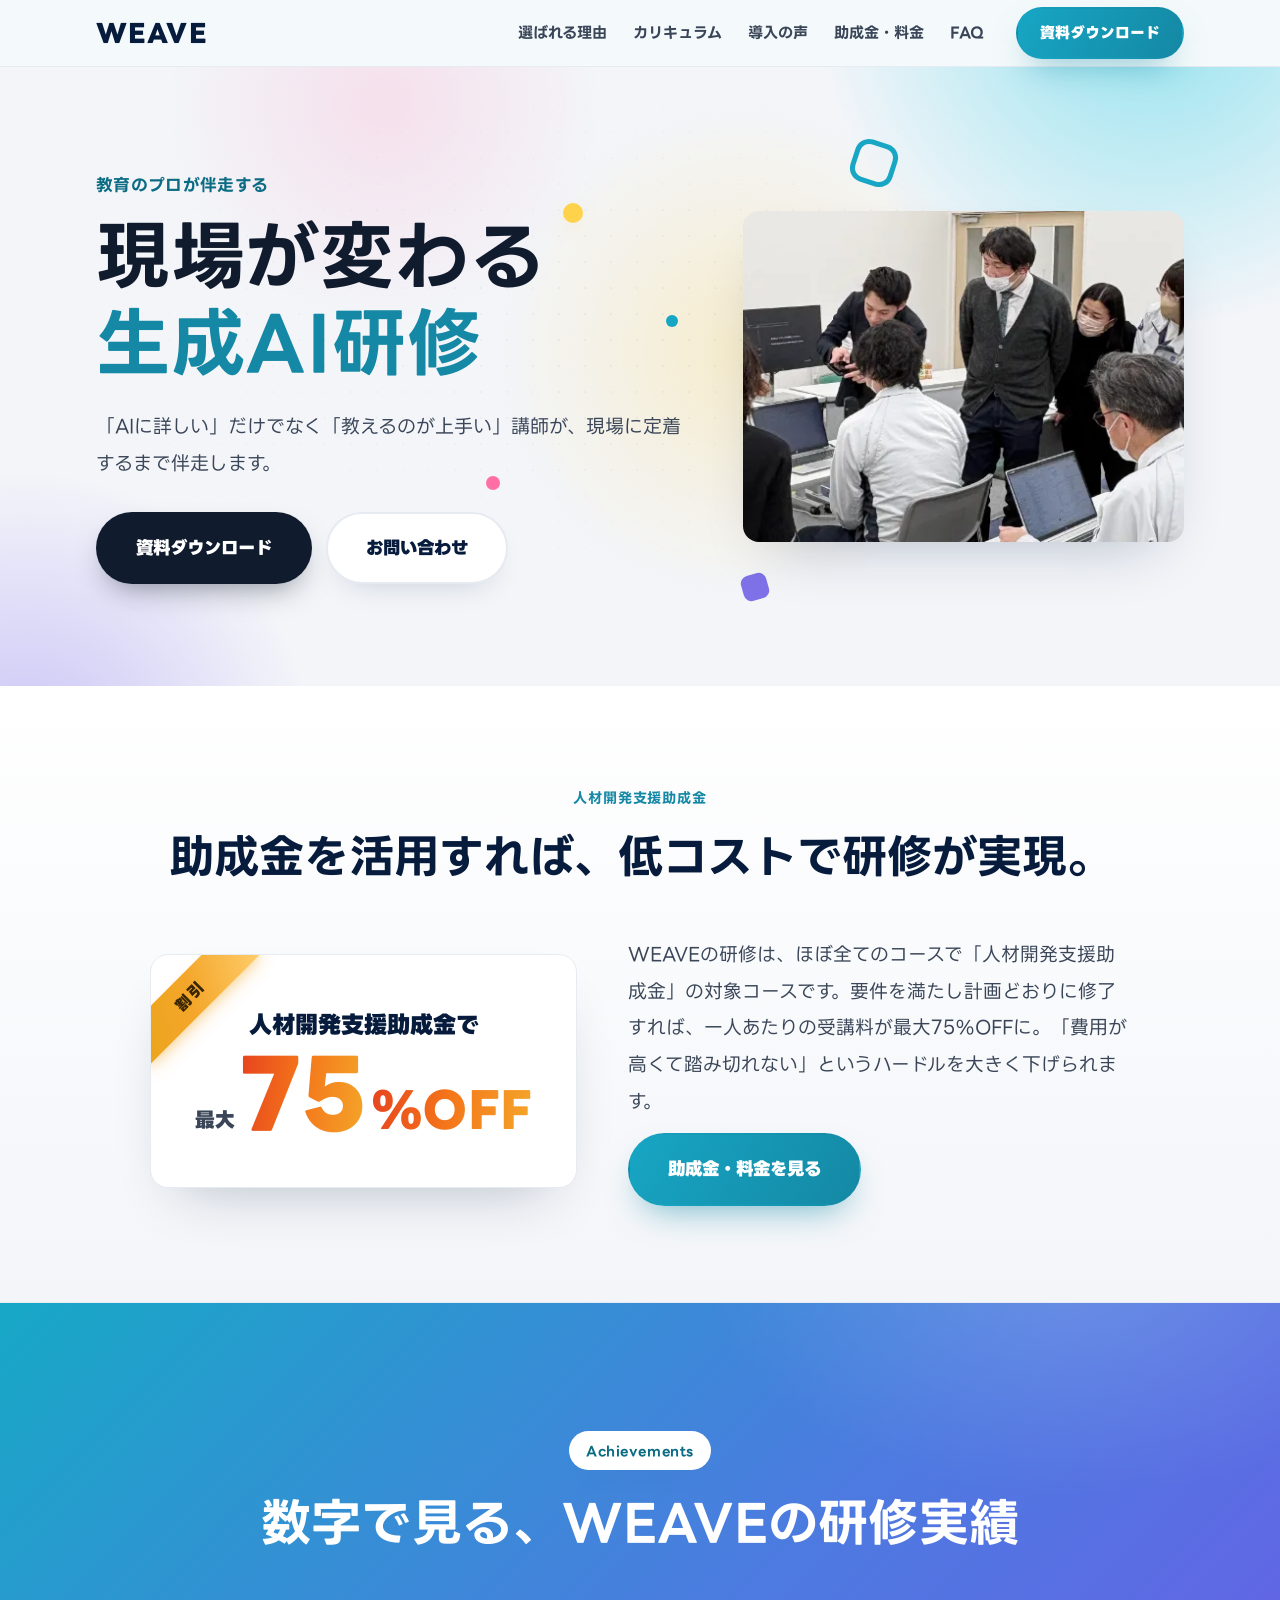
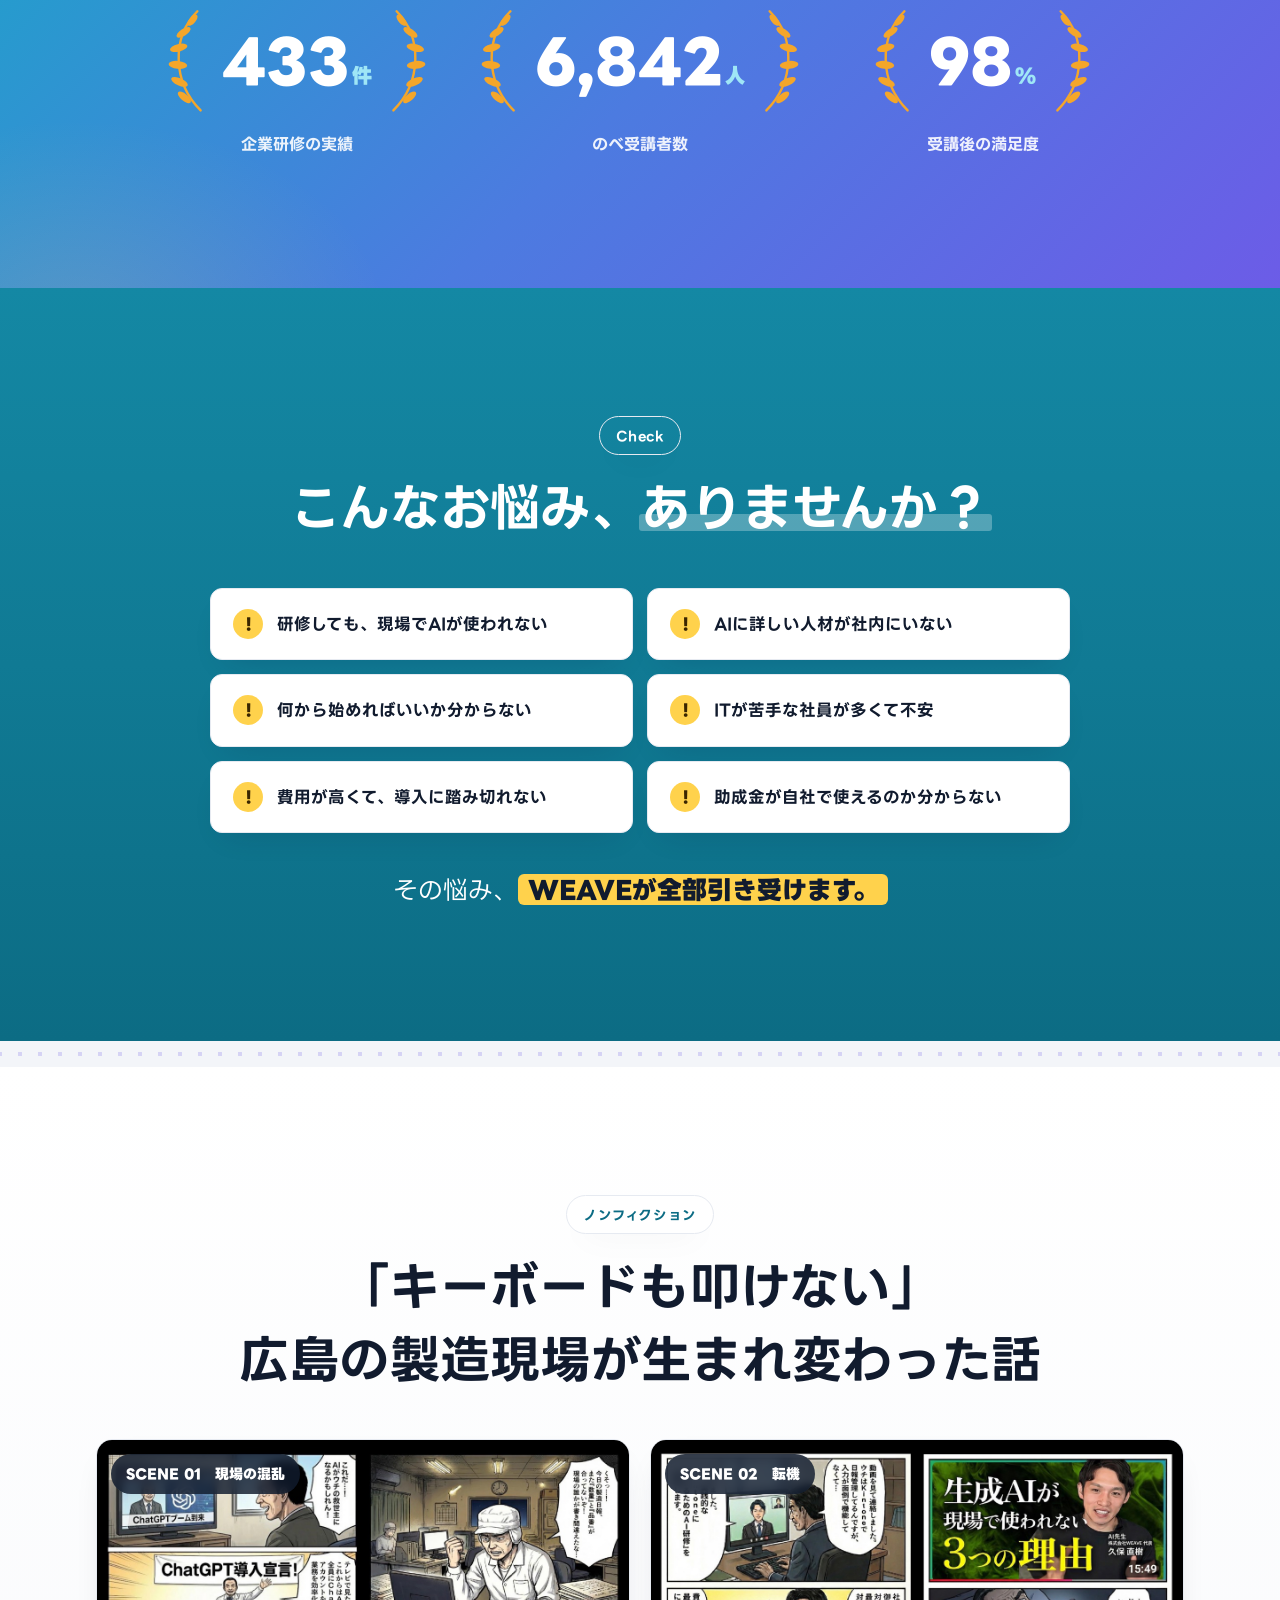
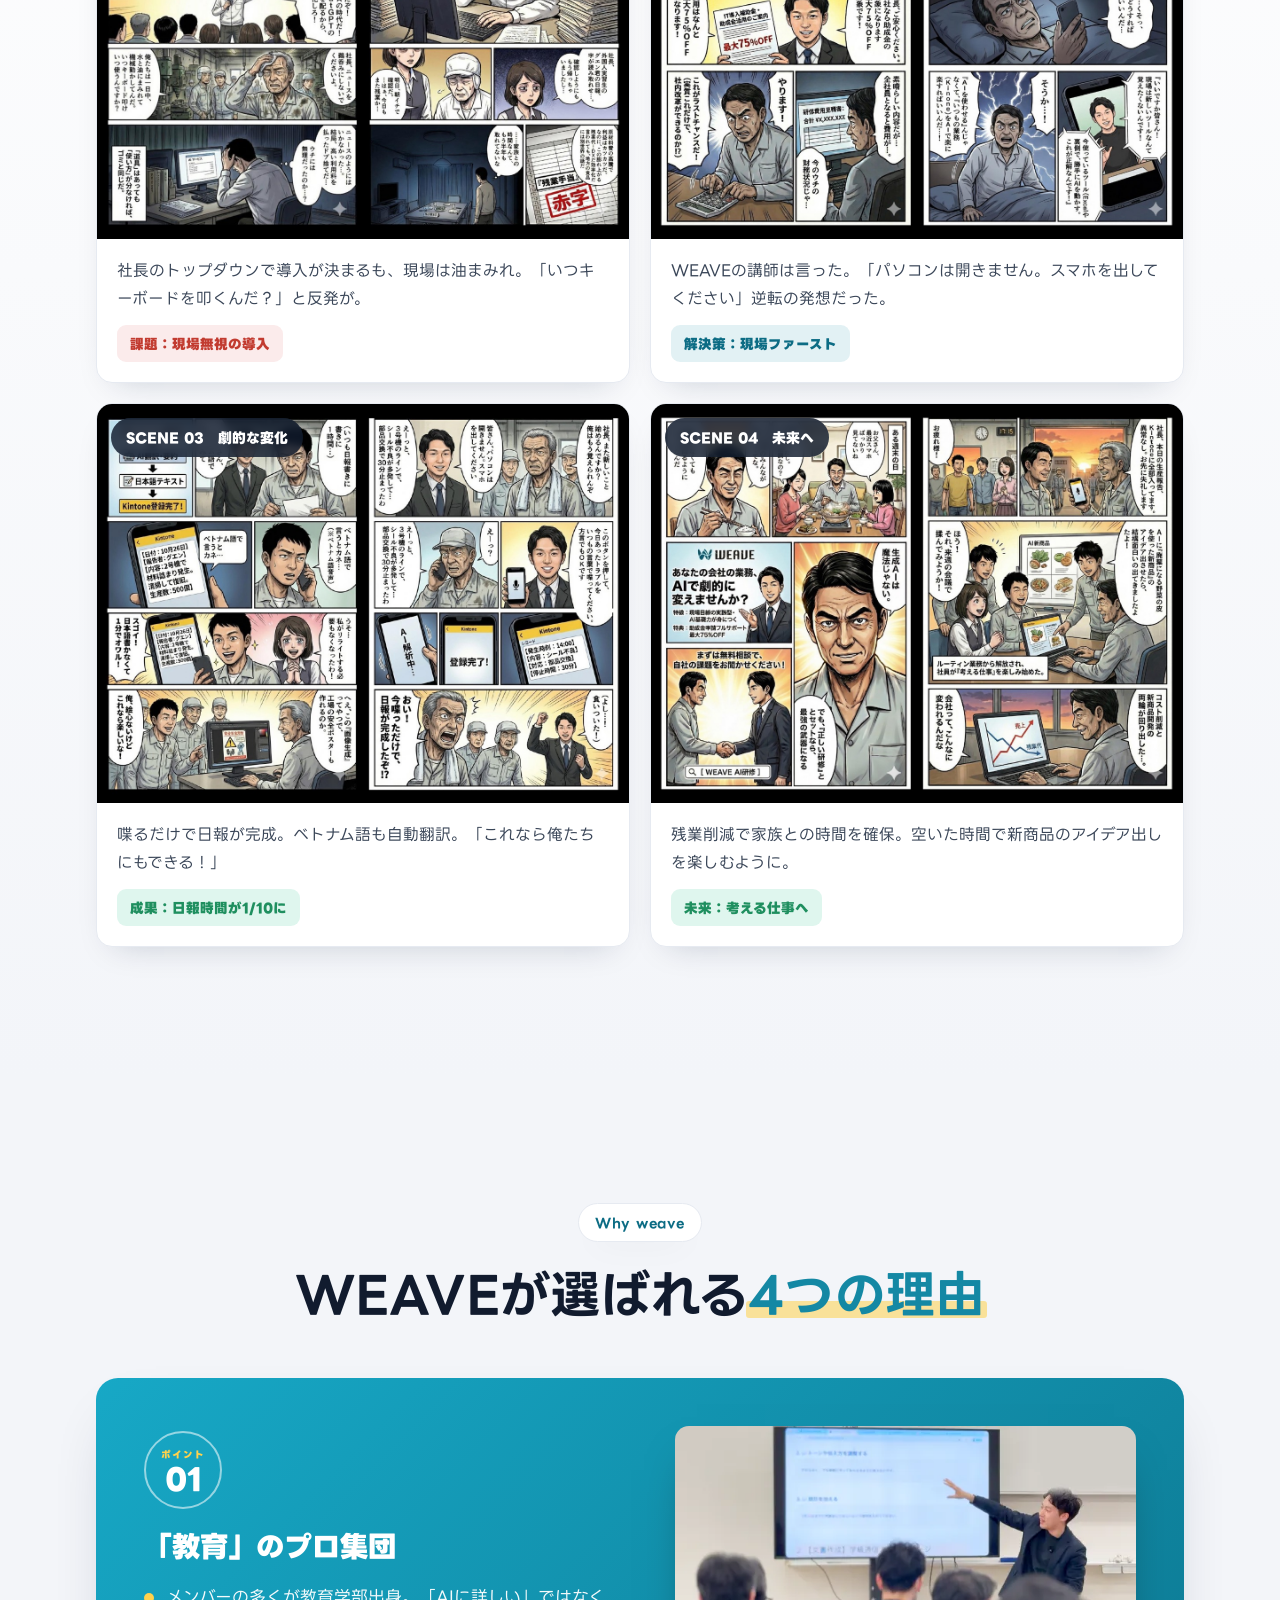
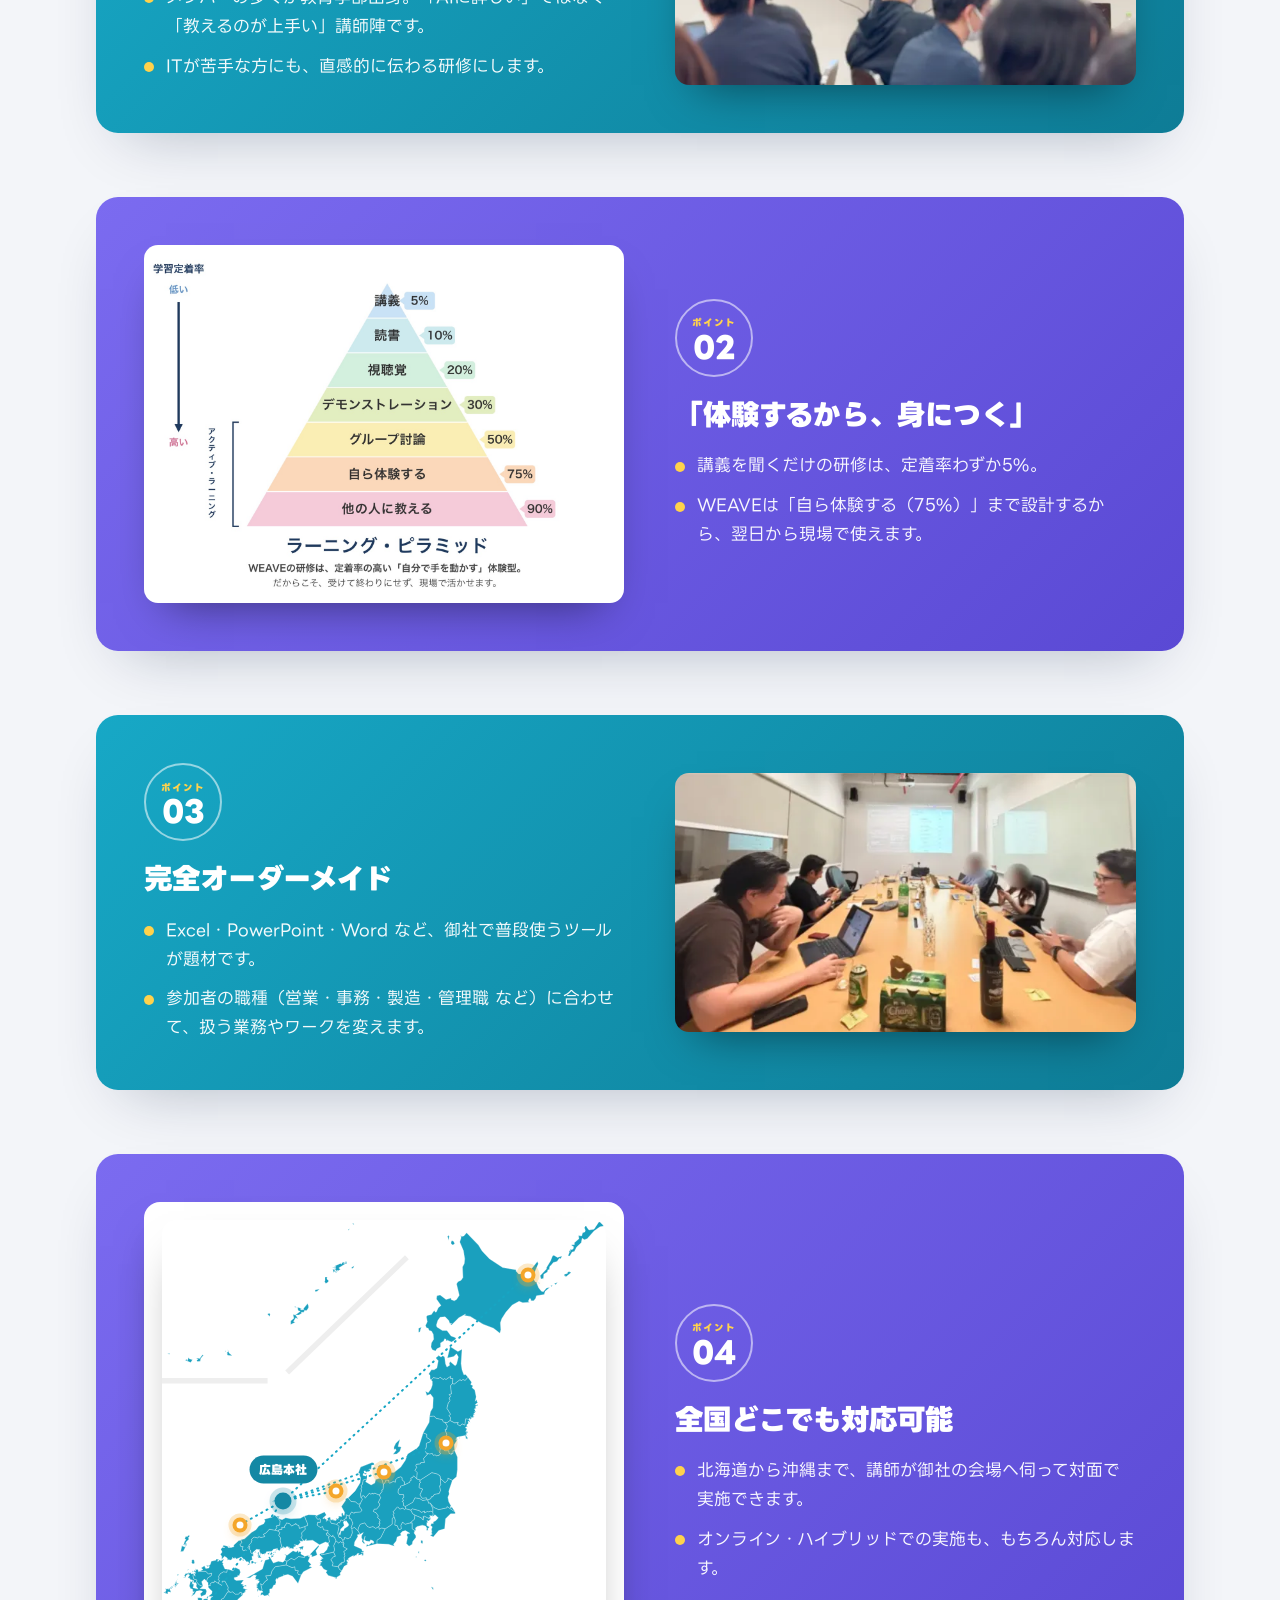
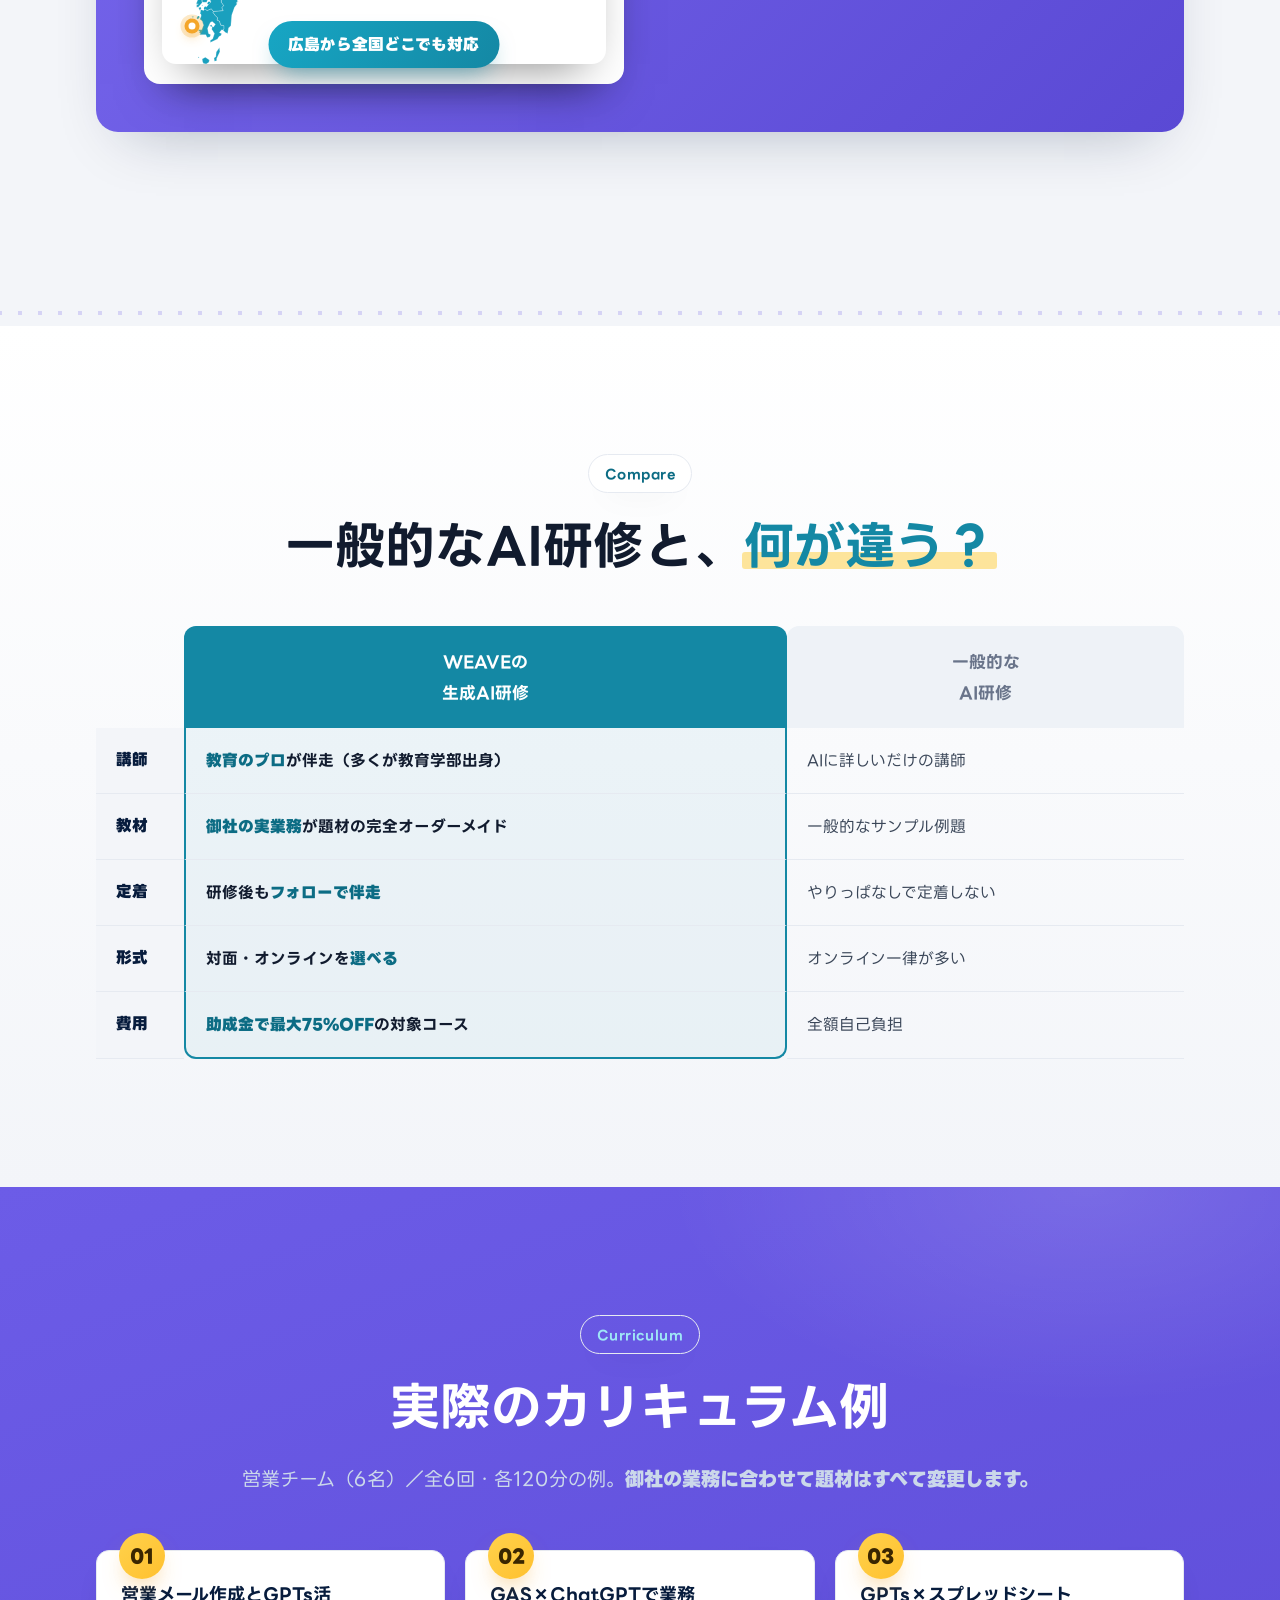
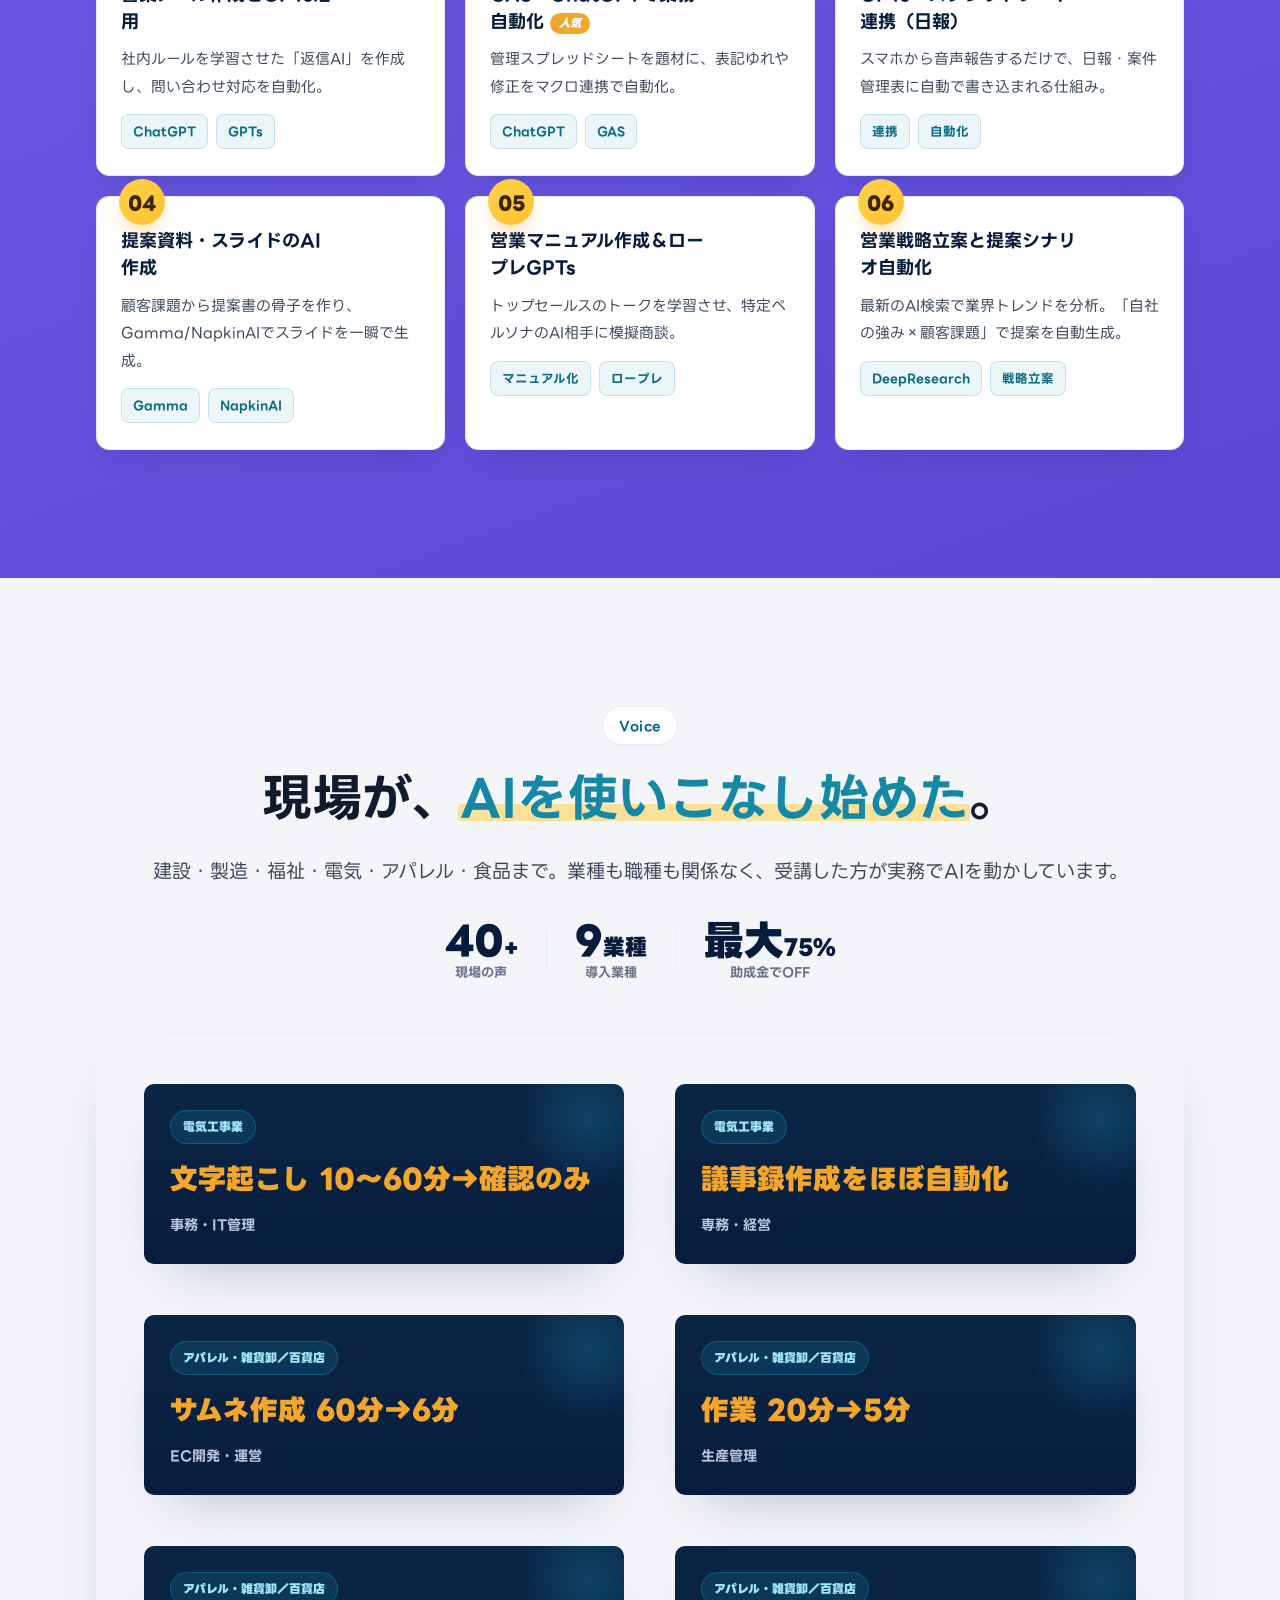
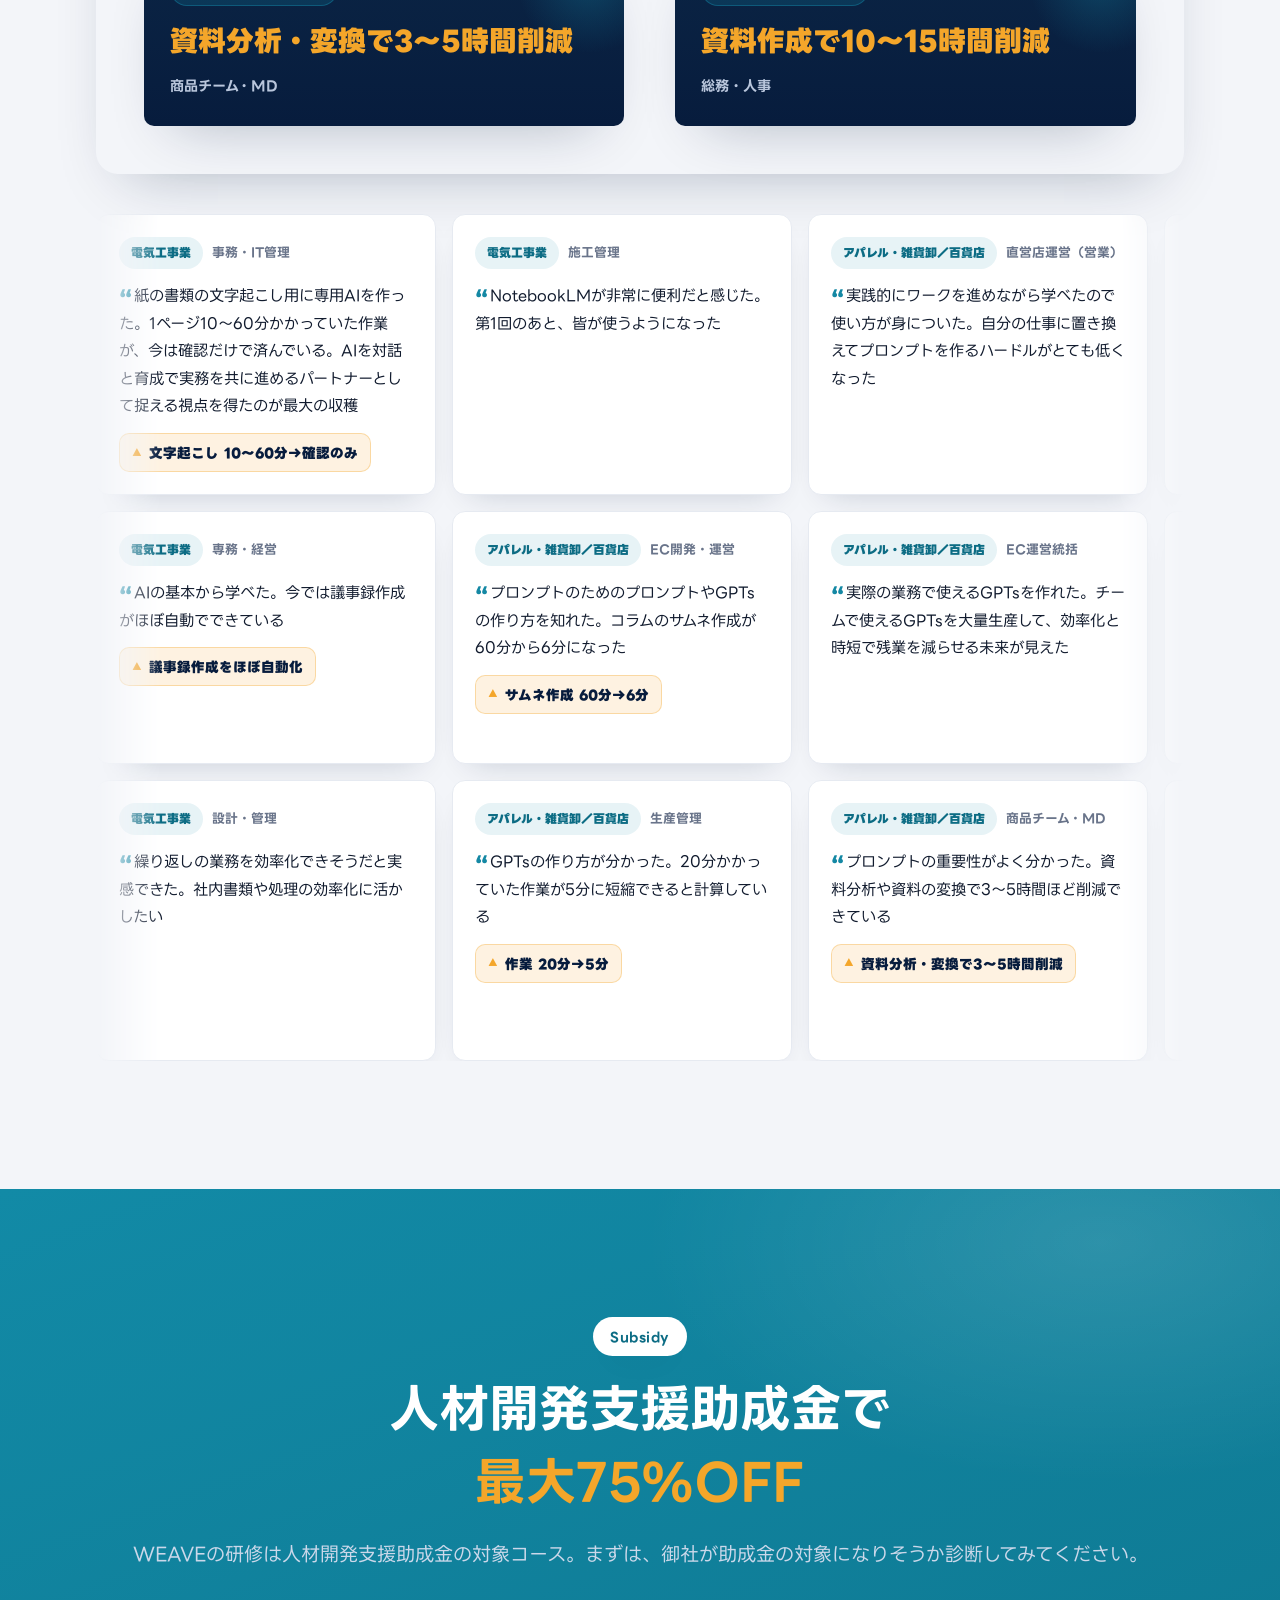
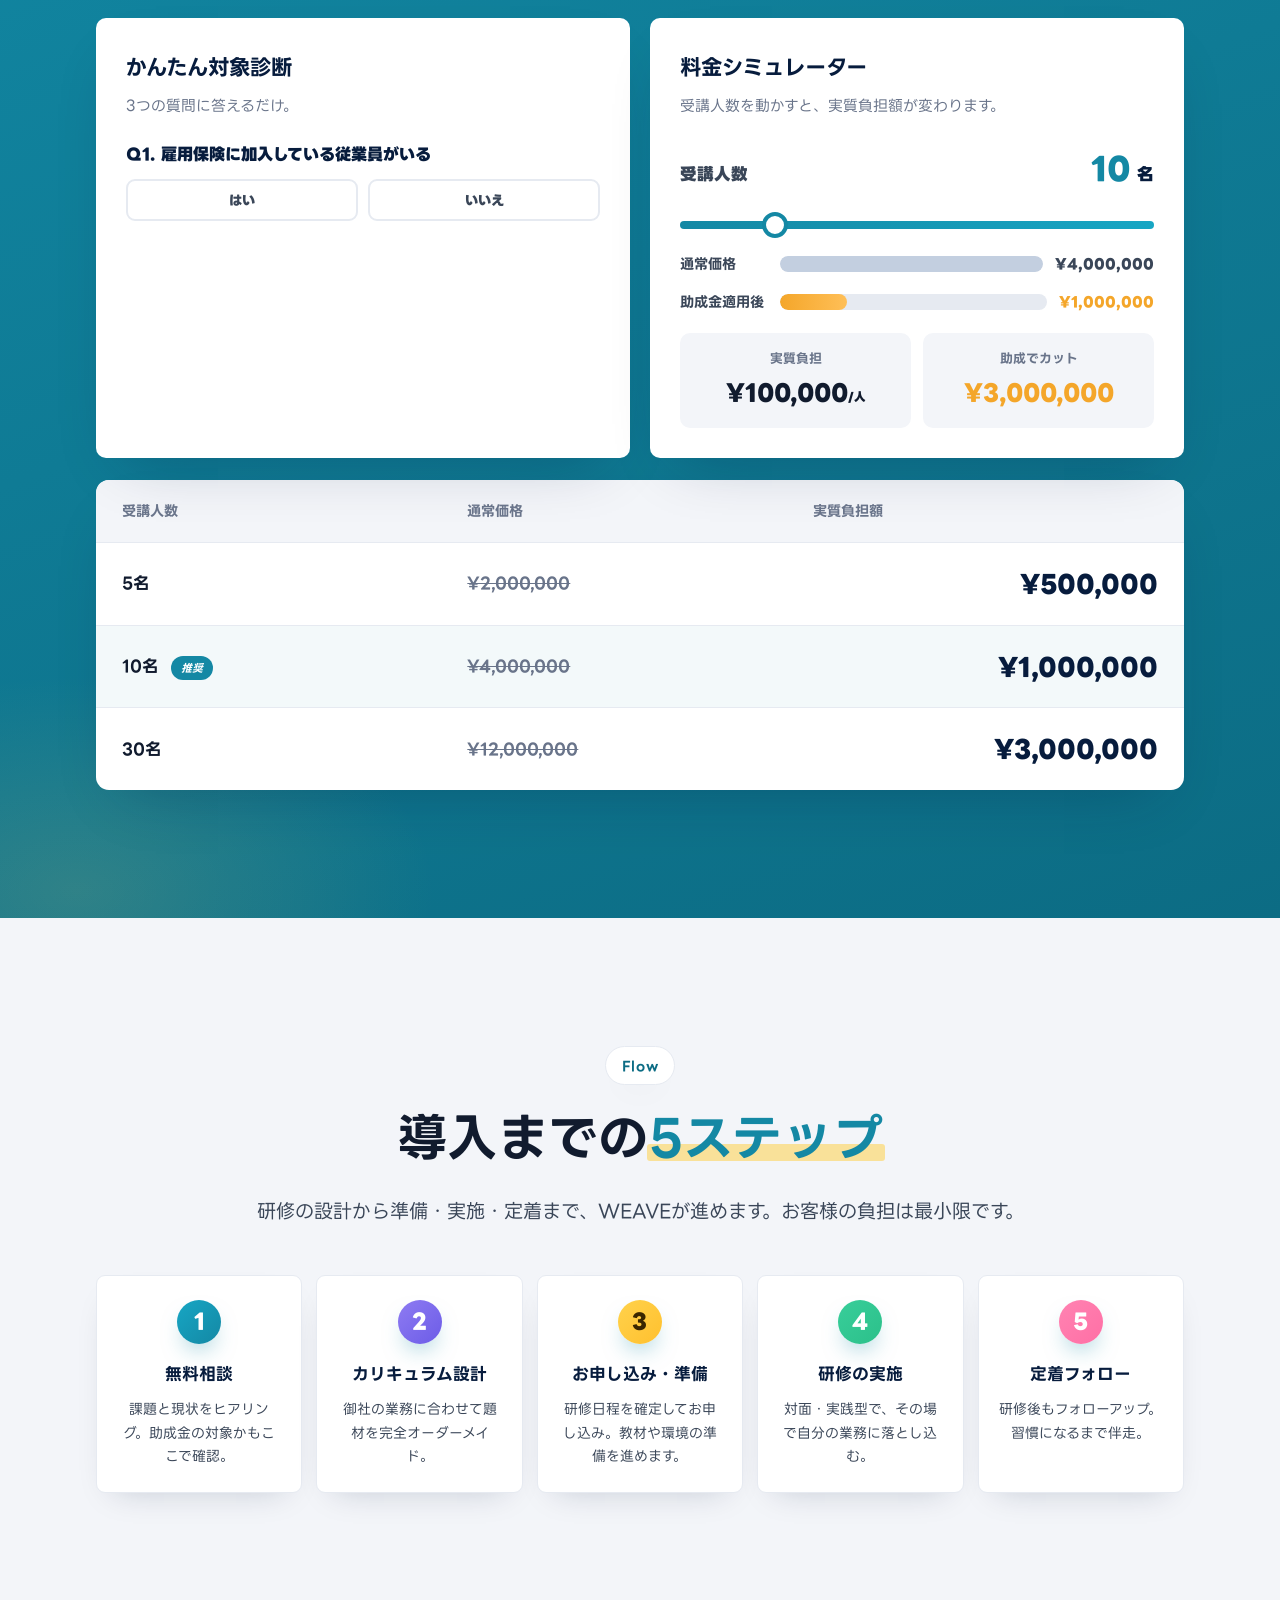
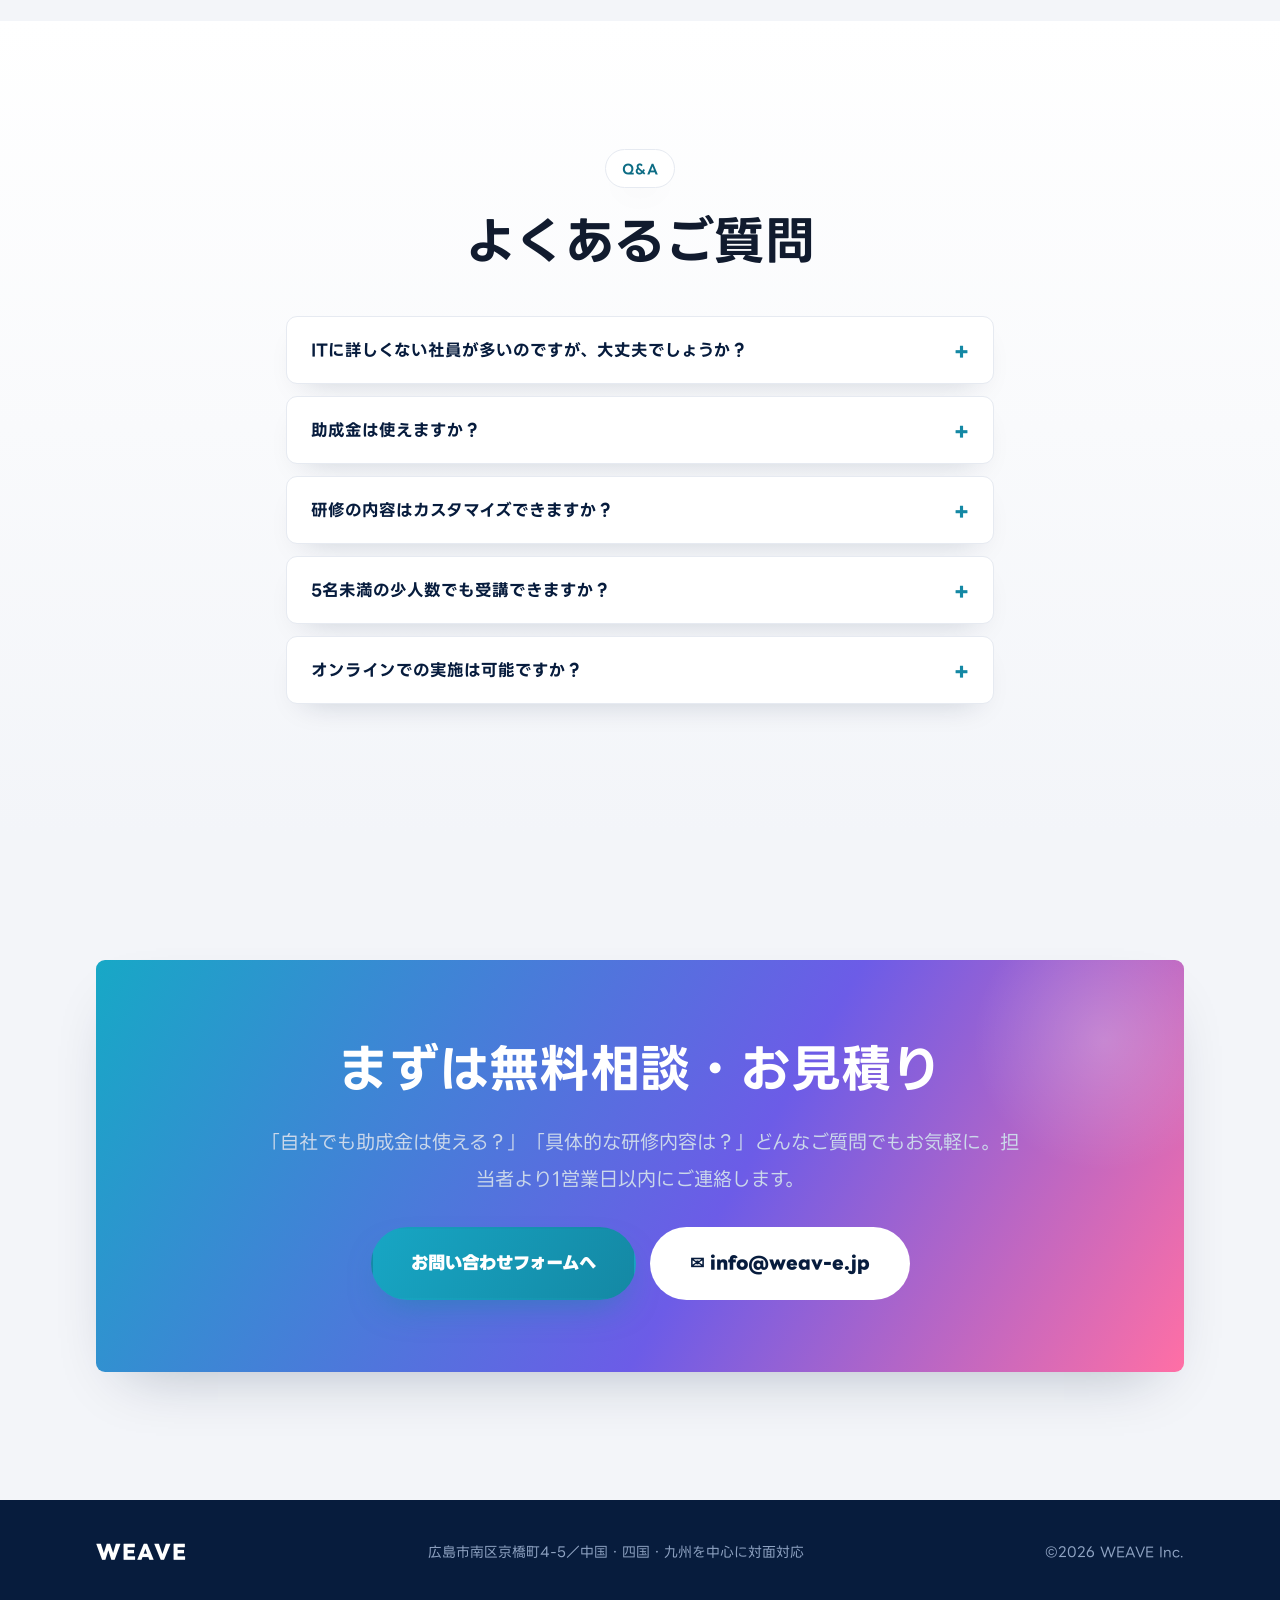
==== index.html @ e562a120 "v17: 日本地図を広島本社ハブ型に。広島から北海道・東京・九州・沖縄などのオレンジピンへ点線で接続、ラベルを『広島から全国どこでも対応』に Co-Authored-By: Claude Opus 4" ====
<!DOCTYPE html>
<html lang="ja">
<head>
<meta charset="UTF-8">
<meta name="viewport" content="width=device-width, initial-scale=1.0">
<title>助成金で生成AI研修が最大75%OFF・現場実践型｜WEAVE</title>
<link rel="preconnect" href="https://fonts.googleapis.com">
<link rel="preconnect" href="https://fonts.gstatic.com" crossorigin>
<link href="https://fonts.googleapis.com/css2?family=LINE+Seed+JP:wght@400;700;800&family=Noto+Sans+JP:wght@400;500;700;800&display=swap" rel="stylesheet">
<link rel="stylesheet" href="styles.css">
</head>
<body>

<!-- ===== ヘッダー ===== -->
<header class="hd">
  <div class="hd-in wrap">
    <div class="logo round">WEAVE</div>
    <nav class="nav">
      <a href="#reason">選ばれる理由</a>
      <a href="#curriculum">カリキュラム</a>
      <a href="#voice">導入の声</a>
      <a href="#subsidy">助成金・料金</a>
      <a href="#faq">FAQ</a>
    </nav>
    <a href="#contact" class="btn btn-teal btn-sm">資料ダウンロード</a>
  </div>
</header>

<!-- ===== 1. ヒーロー（シンプル） ===== -->
<section class="hero">
  <div class="hero-bg"></div>
  <span class="cf cf1"></span><span class="cf cf2"></span><span class="cf cf3"></span><span class="cf cf4"></span><span class="cf cf5"></span>
  <div class="wrap hero-in">
    <div class="hero-copy reveal">
      <p class="hero-sub round">教育のプロが伴走する</p>
      <h1 class="hero-h1 round">現場が変わる<br><span class="mk">生成AI研修</span></h1>
      <p class="hero-lead">「AIに詳しい」だけでなく「教えるのが上手い」講師が、現場に定着するまで伴走します。</p>
      <div class="hero-cta">
        <a href="#contact" class="btn btn-primary btn-lg">資料ダウンロード</a>
        <a href="#contact" class="btn btn-ghost btn-lg">お問い合わせ</a>
      </div>
    </div>
    <div class="hero-card reveal">
      <img class="hc-photo" src="assets/img/hero.webp" alt="現場で生成AIを学ぶ研修の様子">
    </div>
  </div>
</section>

<!-- ===== 助成金訴求（ファーストビュー直下・デジLIG参考） ===== -->
<section class="save" id="save">
  <div class="wrap">
    <div class="save-head center">
      <p class="save-eyebrow round">人材開発支援助成金</p>
      <h2 class="save-h round">助成金を活用すれば、<br class="sp">低コストで研修が実現。</h2>
    </div>
    <div class="save-in">
      <div class="save-card reveal">
        <span class="save-ribbon round">割引</span>
        <p class="save-card-t round">人材開発支援助成金で</p>
        <p class="save-card-big round"><small>最大</small><b>75</b><em>%OFF</em></p>
      </div>
      <div class="save-copy reveal">
        <p class="save-lead">WEAVEの研修は、ほぼ全てのコースで「人材開発支援助成金」の対象コースです。要件を満たし計画どおりに修了すれば、一人あたりの受講料が最大75%OFFに。「費用が高くて踏み切れない」というハードルを大きく下げられます。</p>
        <a href="#subsidy" class="btn btn-teal btn-lg">助成金・料金を見る</a>
      </div>
    </div>
  </div>
</section>

<!-- ===== 実績（草冠バッジ） ===== -->
<svg width="0" height="0" style="position:absolute" aria-hidden="true"><symbol id="laurel" viewBox="0 0 64 132">
  <path d="M50 128 Q24 102 23 66 Q22 30 46 6" fill="none" stroke="currentColor" stroke-width="3" stroke-linecap="round"/>
  <g fill="currentColor">
    <ellipse cx="30" cy="112" rx="10" ry="4.3" transform="rotate(40 30 112)"/>
    <ellipse cx="24" cy="93" rx="11" ry="4.6" transform="rotate(24 24 93)"/>
    <ellipse cx="22" cy="72" rx="11.5" ry="4.8" transform="rotate(6 22 72)"/>
    <ellipse cx="23" cy="51" rx="11" ry="4.6" transform="rotate(-14 23 51)"/>
    <ellipse cx="29" cy="32" rx="10" ry="4.3" transform="rotate(-33 29 32)"/>
    <ellipse cx="40" cy="17" rx="8.5" ry="3.9" transform="rotate(-50 40 17)"/>
  </g>
</symbol></svg>
<section class="section stats" id="stats">
  <div class="stats-bg"></div>
  <div class="wrap center">
    <span class="eyebrow light">Achievements</span>
    <h2 class="h2 white">数字で見る、WEAVEの研修実績</h2>
    <div class="badges b3">
      <div class="badge-c reveal"><div class="laurel-num"><svg class="lf"><use href="#laurel"/></svg><b>433<small>件</small></b><svg class="lf r"><use href="#laurel"/></svg></div><span>企業研修の実績</span></div>
      <div class="badge-c reveal"><div class="laurel-num"><svg class="lf"><use href="#laurel"/></svg><b>6,842<small>人</small></b><svg class="lf r"><use href="#laurel"/></svg></div><span>のべ受講者数</span></div>
      <div class="badge-c reveal"><div class="laurel-num"><svg class="lf"><use href="#laurel"/></svg><b>98<small>%</small></b><svg class="lf r"><use href="#laurel"/></svg></div><span>受講後の満足度</span></div>
    </div>
  </div>
</section>

<!-- ===== お悩みチェックリスト ===== -->
<section class="section worry" id="worry">
  <div class="wrap">
    <div class="center">
      <span class="eyebrow">Check</span>
      <h2 class="h2">こんなお悩み、<span class="mk">ありませんか？</span></h2>
    </div>
    <ul class="worry-list">
      <li class="reveal">研修しても、現場でAIが使われない</li>
      <li class="reveal">AIに詳しい人材が社内にいない</li>
      <li class="reveal">何から始めればいいか分からない</li>
      <li class="reveal">ITが苦手な社員が多くて不安</li>
      <li class="reveal">費用が高くて、導入に踏み切れない</li>
      <li class="reveal">助成金が自社で使えるのか分からない</li>
    </ul>
    <p class="worry-cta center round">その悩み、<b>WEAVEが全部引き受けます。</b></p>
  </div>
</section>

<div class="dots-div"></div>

<!-- ===== ストーリー（漫画・2×2） ===== -->
<section class="section story" id="story">
  <div class="wrap center">
    <span class="eyebrow">ノンフィクション</span>
    <h2 class="h2">「キーボードも叩けない」<br>広島の製造現場が生まれ変わった話</h2>
  </div>
  <div class="wrap manga-grid">
    <figure class="manga reveal">
      <span class="mtag round">SCENE 01　現場の混乱</span>
      <img src="assets/img/manga1.jpg" alt="現場の混乱：ChatGPT導入宣言に現場が反発する漫画">
      <figcaption class="mcap"><p>社長のトップダウンで導入が決まるも、現場は油まみれ。「いつキーボードを叩くんだ？」と反発が。</p><span class="mflag bad">課題：現場無視の導入</span></figcaption>
    </figure>
    <figure class="manga reveal">
      <span class="mtag round">SCENE 02　転機</span>
      <img src="assets/img/manga2.jpg" alt="転機：助成金でAI研修を導入する決断の漫画">
      <figcaption class="mcap"><p>WEAVEの講師は言った。「パソコンは開きません。スマホを出してください」逆転の発想だった。</p><span class="mflag mid">解決策：現場ファースト</span></figcaption>
    </figure>
    <figure class="manga reveal">
      <span class="mtag round">SCENE 03　劇的な変化</span>
      <img src="assets/img/manga3.jpg" alt="劇的な変化：スマホで喋るだけで日報が完成する漫画">
      <figcaption class="mcap"><p>喋るだけで日報が完成。ベトナム語も自動翻訳。「これなら俺たちにもできる！」</p><span class="mflag good">成果：日報時間が1/10に</span></figcaption>
    </figure>
    <figure class="manga reveal">
      <span class="mtag round">SCENE 04　未来へ</span>
      <img src="assets/img/manga4.jpg" alt="未来へ：残業が減り家族との時間が戻る漫画">
      <figcaption class="mcap"><p>残業削減で家族との時間を確保。空いた時間で新商品のアイデア出しを楽しむように。</p><span class="mflag good">未来：考える仕事へ</span></figcaption>
    </figure>
  </div>
</section>

<!-- ===== 選ばれる理由（asobu踏襲・ポイント4つ） ===== -->
<section class="section reason" id="reason">
  <div class="wrap center">
    <span class="eyebrow">Why weave</span>
    <h2 class="h2">WEAVEが選ばれる<span class="mk">4つの理由</span></h2>
  </div>
  <div class="wrap feat-list">
    <div class="feat feat-teal reveal">
      <div class="feat-body">
        <span class="pt round"><i>ポイント</i><b>01</b></span>
        <h3>「教育」のプロ集団</h3>
        <ul>
          <li>メンバーの多くが教育学部出身。「AIに詳しい」ではなく「教えるのが上手い」講師陣です。</li>
          <li>ITが苦手な方にも、直感的に伝わる研修にします。</li>
        </ul>
      </div>
      <div class="feat-visual"><img src="assets/img/koushi.webp" alt="講師が解説する様子"></div>
    </div>

    <div class="feat feat-purple rev reveal">
      <div class="feat-body">
        <span class="pt round"><i>ポイント</i><b>02</b></span>
        <h3>「体験するから、身につく」</h3>
        <ul>
          <li>講義を聞くだけの研修は、定着率わずか5%。</li>
          <li>WEAVEは「自ら体験する（75%）」まで設計するから、翌日から現場で使えます。</li>
        </ul>
      </div>
      <div class="feat-visual"><img class="pyr-img" src="assets/img/learning-pyramid.jpg" alt="ラーニングピラミッド：学習定着率は自ら体験する75%・人に教える90%"></div>
    </div>

    <div class="feat feat-teal reveal">
      <div class="feat-body">
        <span class="pt round"><i>ポイント</i><b>03</b></span>
        <h3>完全オーダーメイド</h3>
        <ul>
          <li>Excel・PowerPoint・Word など、御社で普段使うツールが題材です。</li>
          <li>参加者の職種（営業・事務・製造・管理職 など）に合わせて、扱う業務やワークを変えます。</li>
        </ul>
      </div>
      <div class="feat-visual"><img src="assets/img/training2.webp" alt="自社業務を題材にしたワーク"></div>
    </div>

    <div class="feat feat-purple rev reveal">
      <div class="feat-body">
        <span class="pt round"><i>ポイント</i><b>04</b></span>
        <h3>全国どこでも対応可能</h3>
        <ul>
          <li>北海道から沖縄まで、講師が御社の会場へ伺って対面で実施できます。</li>
          <li>オンライン・ハイブリッドでの実施も、もちろん対応します。</li>
        </ul>
      </div>
      <div class="feat-visual">
        <div class="jpmap">
          <img src="assets/img/japan-map.svg" alt="広島本社から全国へ対応することを示す日本地図">
          <svg class="jp-lines" viewBox="0 0 100 100" preserveAspectRatio="none" aria-hidden="true">
            <line x1="29" y1="62" x2="80" y2="15"/>
            <line x1="29" y1="62" x2="63" y2="50"/>
            <line x1="29" y1="62" x2="50" y2="56"/>
            <line x1="29" y1="62" x2="40" y2="60"/>
            <line x1="29" y1="62" x2="20" y2="67"/>
            <line x1="29" y1="62" x2="10" y2="88"/>
          </svg>
          <span class="jp-pin" style="left:80%;top:15%"></span>
          <span class="jp-pin" style="left:63%;top:50%"></span>
          <span class="jp-pin" style="left:50%;top:56%"></span>
          <span class="jp-pin" style="left:40%;top:60%"></span>
          <span class="jp-pin" style="left:20%;top:67%"></span>
          <span class="jp-pin" style="left:10%;top:88%"></span>
          <span class="jp-hub" style="left:29%;top:62%"><i>広島本社</i></span>
          <span class="jp-label round">広島から全国どこでも対応</span>
        </div>
      </div>
    </div>
  </div>
</section>

<div class="dots-div"></div>

<!-- ===== 比較表 ===== -->
<section class="section compare" id="compare">
  <div class="wrap center">
    <span class="eyebrow">Compare</span>
    <h2 class="h2">一般的なAI研修と、<span class="mk">何が違う？</span></h2>
  </div>
  <div class="wrap ctbl-wrap">
    <table class="ctbl">
      <thead><tr><th class="corner"></th><th class="me round">WEAVEの<br>生成AI研修</th><th class="other round">一般的な<br>AI研修</th></tr></thead>
      <tbody>
        <tr><th>講師</th><td class="me"><b>教育のプロ</b>が伴走（多くが教育学部出身）</td><td>AIに詳しいだけの講師</td></tr>
        <tr><th>教材</th><td class="me"><b>御社の実業務</b>が題材の完全オーダーメイド</td><td>一般的なサンプル例題</td></tr>
        <tr><th>定着</th><td class="me">研修後も<b>フォローで伴走</b></td><td>やりっぱなしで定着しない</td></tr>
        <tr><th>形式</th><td class="me">対面・オンラインを<b>選べる</b></td><td>オンライン一律が多い</td></tr>
        <tr><th>費用</th><td class="me"><b>助成金で最大75%OFF</b>の対象コース</td><td>全額自己負担</td></tr>
      </tbody>
    </table>
    <p class="ctbl-scroll sp">← スマホは横スクロールで比較できます →</p>
  </div>
</section>

<!-- ===== 5. カリキュラム ===== -->
<section class="section curriculum" id="curriculum">
  <div class="wrap center">
    <span class="eyebrow">Curriculum</span>
    <h2 class="h2">実際のカリキュラム例</h2>
    <p class="lead">営業チーム（6名）／全6回・各120分の例。<b>御社の業務に合わせて題材はすべて変更します。</b></p>
  </div>
  <div class="wrap grid3 cur">
    <div class="ccard reveal"><span class="cnum round">01</span><h3>営業メール作成とGPTs活用</h3><p>社内ルールを学習させた「返信AI」を作成し、問い合わせ対応を自動化。</p><div class="chips"><span>ChatGPT</span><span>GPTs</span></div></div>
    <div class="ccard reveal"><span class="cnum round">02</span><h3>GAS×ChatGPTで業務自動化 <em class="hot">人気</em></h3><p>管理スプレッドシートを題材に、表記ゆれや修正をマクロ連携で自動化。</p><div class="chips"><span>ChatGPT</span><span>GAS</span></div></div>
    <div class="ccard reveal"><span class="cnum round">03</span><h3>GPTs×スプレッドシート連携（日報）</h3><p>スマホから音声報告するだけで、日報・案件管理表に自動で書き込まれる仕組み。</p><div class="chips"><span>連携</span><span>自動化</span></div></div>
    <div class="ccard reveal"><span class="cnum round">04</span><h3>提案資料・スライドのAI作成</h3><p>顧客課題から提案書の骨子を作り、Gamma/NapkinAIでスライドを一瞬で生成。</p><div class="chips"><span>Gamma</span><span>NapkinAI</span></div></div>
    <div class="ccard reveal"><span class="cnum round">05</span><h3>営業マニュアル作成＆ロープレGPTs</h3><p>トップセールスのトークを学習させ、特定ペルソナのAI相手に模擬商談。</p><div class="chips"><span>マニュアル化</span><span>ロープレ</span></div></div>
    <div class="ccard reveal"><span class="cnum round">06</span><h3>営業戦略立案と提案シナリオ自動化</h3><p>最新のAI検索で業界トレンドを分析。「自社の強み×顧客課題」で提案を自動生成。</p><div class="chips"><span>DeepResearch</span><span>戦略立案</span></div></div>
  </div>
</section>

<!-- ===== 6. お客様の声（マーキー） ===== -->
<section class="section voice" id="voice">
  <div class="wrap">
    <div class="head center">
      <span class="eyebrow">Voice</span>
      <h2 class="h2">現場が、<span class="mk">AIを使いこなし始めた</span>。</h2>
      <p class="lead">建設・製造・福祉・電気・アパレル・食品まで。業種も職種も関係なく、受講した方が実務でAIを動かしています。</p>
      <div class="stat-row">
        <div class="stat"><span class="n round">40<small>+</small></span><span class="l">現場の声</span></div>
        <div class="statbar"></div>
        <div class="stat"><span class="n round">9<small>業種</small></span><span class="l">導入業種</span></div>
        <div class="statbar"></div>
        <div class="stat"><span class="n round">最大<small>75%</small></span><span class="l">助成金でOFF</span></div>
      </div>
    </div>
    <div class="feat" id="feat"></div>
    <div class="marquee" id="marquee">
      <div class="lane l2r" id="lane1"></div>
      <div class="lane r2l" id="lane2"></div>
      <div class="lane l2r slow" id="lane3"></div>
    </div>
  </div>
</section>

<!-- ===== 7. 助成金：診断＋シミュレーター＋料金 ===== -->
<section class="section subsidy" id="subsidy">
  <div class="sub-bg"></div>
  <div class="wrap">
    <div class="center">
      <span class="eyebrow light">Subsidy</span>
      <h2 class="h2 white">人材開発支援助成金で<br><span class="mk-amber">最大75%OFF</span></h2>
      <p class="lead white">WEAVEの研修は人材開発支援助成金の対象コース。まずは、御社が助成金の対象になりそうか診断してみてください。</p>
    </div>

    <div class="sub-grid">
      <!-- 対象診断 -->
      <div class="panel diag">
        <h3 class="panel-t round">かんたん対象診断</h3>
        <p class="panel-s">3つの質問に答えるだけ。</p>
        <div class="q" data-q="0"><p>Q1. 雇用保険に加入している従業員がいる</p><div class="opt"><button data-v="1">はい</button><button data-v="0">いいえ</button></div></div>
        <div class="q hide" data-q="1"><p>Q2. 研修を受けるのは正社員・契約社員などの従業員だ</p><div class="opt"><button data-v="1">はい</button><button data-v="0">いいえ</button></div></div>
        <div class="q hide" data-q="2"><p>Q3. 研修中も通常どおり賃金を支払う予定がある</p><div class="opt"><button data-v="1">はい</button><button data-v="0">いいえ</button></div></div>
        <div class="diag-res hide" id="diagRes"></div>
      </div>

      <!-- 料金シミュレーター -->
      <div class="panel sim">
        <h3 class="panel-t round">料金シミュレーター</h3>
        <p class="panel-s">受講人数を動かすと、実質負担額が変わります。</p>
        <div class="sim-people">
          <span class="sp-lab">受講人数</span>
          <span class="sp-val round"><b id="pplNum">10</b> 名</span>
        </div>
        <input type="range" id="ppl" min="1" max="50" value="10" step="1">
        <div class="sim-bars">
          <div class="bar-row"><span>通常価格</span><span class="bar normal"><i id="barNormal"></i></span><b id="normalYen">¥4,000,000</b></div>
          <div class="bar-row"><span>助成金適用後</span><span class="bar after"><i id="barAfter"></i></span><b id="afterYen" class="amber">¥1,000,000</b></div>
        </div>
        <div class="sim-note">
          <div><span>実質負担</span><b id="perHead" class="round">¥100,000<small>/人</small></b></div>
          <div><span>助成でカット</span><b id="cutYen" class="round amber">¥3,000,000</b></div>
        </div>
      </div>
    </div>

    <!-- 料金表 -->
    <div class="ptable">
      <div class="pt-row pt-head"><span>受講人数</span><span>通常価格</span><span>実質負担額</span></div>
      <div class="pt-row"><span>5名</span><span class="thru">¥2,000,000</span><b>¥500,000</b></div>
      <div class="pt-row rec"><span>10名 <em class="pill round">推奨</em></span><span class="thru">¥4,000,000</span><b>¥1,000,000</b></div>
      <div class="pt-row"><span>30名</span><span class="thru">¥12,000,000</span><b>¥3,000,000</b></div>
    </div>
  </div>
</section>

<!-- ===== 8. 導入の流れ ===== -->
<section class="section flow" id="flow">
  <div class="wrap center">
    <span class="eyebrow">Flow</span>
    <h2 class="h2">導入までの<span class="mk">5ステップ</span></h2>
    <p class="lead">研修の設計から準備・実施・定着まで、WEAVEが進めます。お客様の負担は最小限です。</p>
  </div>
  <div class="wrap flow-track">
    <div class="fstep reveal"><span class="fnum round">1</span><h3>無料相談</h3><p>課題と現状をヒアリング。助成金の対象かもここで確認。</p></div>
    <div class="fstep reveal"><span class="fnum round">2</span><h3>カリキュラム設計</h3><p>御社の業務に合わせて題材を完全オーダーメイド。</p></div>
    <div class="fstep reveal"><span class="fnum round">3</span><h3>お申し込み・準備</h3><p>研修日程を確定してお申し込み。教材や環境の準備を進めます。</p></div>
    <div class="fstep reveal"><span class="fnum round">4</span><h3>研修の実施</h3><p>対面・実践型で、その場で自分の業務に落とし込む。</p></div>
    <div class="fstep reveal"><span class="fnum round">5</span><h3>定着フォロー</h3><p>研修後もフォローアップ。習慣になるまで伴走。</p></div>
  </div>
</section>

<!-- ===== 9. FAQ ===== -->
<section class="section faq" id="faq">
  <div class="wrap center">
    <span class="eyebrow">Q&amp;A</span>
    <h2 class="h2">よくあるご質問</h2>
  </div>
  <div class="wrap faq-list">
    <div class="fq"><button class="fq-q">ITに詳しくない社員が多いのですが、大丈夫でしょうか？<i>+</i></button><div class="fq-a">はい。受講者の多くが「ITに自信がない」方です。スマホから始めるなど、置いていかない設計にしています。</div></div>
    <div class="fq"><button class="fq-q">助成金は使えますか？<i>+</i></button><div class="fq-a">WEAVEの研修は、人材開発支援助成金の対象コースです。要件を満たせば最大75%OFFで受講いただけます。なお、助成金の申請手続き・受給可否は、お客様（または顧問社労士）にて進めていただく形になります。</div></div>
    <div class="fq"><button class="fq-q">研修の内容はカスタマイズできますか？<i>+</i></button><div class="fq-a">できます。御社が普段使うツールと実際の業務を題材に、カリキュラムを完全オーダーメイドで組みます。</div></div>
    <div class="fq"><button class="fq-q">5名未満の少人数でも受講できますか？<i>+</i></button><div class="fq-a">可能です。人数や開催形式に応じて柔軟にご提案します。まずはご相談ください。</div></div>
    <div class="fq"><button class="fq-q">オンラインでの実施は可能ですか？<i>+</i></button><div class="fq-a">対応可能です。対面・オンライン・ハイブリッドを、御社のご都合に合わせて選べます。</div></div>
  </div>
</section>

<!-- ===== 10. 最終CTA ===== -->
<section class="section contact" id="contact">
  <div class="wrap">
    <div class="cta-box">
      <h2 class="h2 white round">まずは無料相談・お見積り</h2>
      <p class="lead white">「自社でも助成金は使える？」「具体的な研修内容は？」どんなご質問でもお気軽に。担当者より1営業日以内にご連絡します。</p>
      <div class="cta-btns">
        <a href="#" class="btn btn-teal btn-lg">お問い合わせフォームへ</a>
        <a href="mailto:info@weav-e.jp" class="btn btn-white btn-lg">✉ info@weav-e.jp</a>
      </div>
    </div>
  </div>
</section>

<footer class="ft"><div class="wrap ft-in"><span class="round">WEAVE</span><span>広島市南区京橋町4-5／中国・四国・九州を中心に対面対応</span><span>©2026 WEAVE Inc.</span></div></footer>

<script src="main.js"></script>
</body>
</html>
---- styles.css ----
/* ============================================================
   助成金 生成AI研修 LP — WEAVE  (navy × teal, corporate)
   ============================================================ */
:root{
  --navy:#071C3D; --navy-2:#0E2A50; --ink:#132340; --ink-2:#41506B; --ink-3:#7A879E;
  --teal:#1488A4; --teal-2:#17A6C4; --teal-ink:#0C6C84;
  --bg:#F5FAFC; --white:#fff; --line:#E4ECF2; --amber:#F4A62A;
  --shadow:0 26px 60px -30px rgba(7,28,61,.30); --shadow-sm:0 14px 32px -18px rgba(7,28,61,.22);
  --font:"LINE Seed JP","Noto Sans JP",system-ui,-apple-system,sans-serif;
  --round:"LINE Seed JP","Noto Sans JP",sans-serif; --maxw:1200px;
  --r:13px; --r-lg:16px; --r-sm:10px;
}
*{margin:0;padding:0;box-sizing:border-box}
html{font-size:16.5px;-webkit-text-size-adjust:100%;scroll-behavior:smooth}
body{font-family:var(--font);background:var(--bg);color:var(--ink);line-height:1.85;font-weight:500;overflow-x:hidden;-webkit-font-smoothing:antialiased}
a{color:inherit;text-decoration:none} b,strong{font-weight:800} img{max-width:100%;display:block}
.round{font-family:var(--round)} .sp{display:none}
.wrap{width:100%;max-width:var(--maxw);margin:0 auto;padding-inline:clamp(20px,5vw,56px)}
.center{text-align:center} .center .eyebrow{margin-inline:auto}
.reveal{opacity:0;transform:translateY(26px);transition:opacity .7s cubic-bezier(.2,.8,.2,1),transform .7s cubic-bezier(.2,.8,.2,1)}
.reveal.in{opacity:1;transform:none}

.section{padding-block:clamp(72px,10vw,128px)}
.eyebrow{display:inline-block;font-family:var(--round);font-weight:700;font-size:.82rem;letter-spacing:.12em;color:var(--teal);background:none;padding:0;border-radius:0;margin-bottom:12px}
.eyebrow.light{color:#7fd6ea;background:none}
.h2{font-family:var(--round);font-weight:700;font-size:clamp(1.85rem,4.4vw,3.05rem);line-height:1.44;letter-spacing:.005em;color:var(--navy)}
.h2.white{color:#fff} .mk{color:var(--teal)} .mk-amber{color:var(--amber)}
.lead{margin-top:18px;font-size:clamp(1rem,2vw,1.16rem);color:var(--ink-2);line-height:1.95}
.lead.white{color:#cbd8ea}

/* ボタン */
.btn{display:inline-flex;align-items:center;justify-content:center;gap:.5em;font-family:var(--round);font-weight:800;font-size:1rem;padding:15px 30px;border-radius:100px;cursor:pointer;border:2px solid transparent;transition:transform .3s cubic-bezier(.2,.8,.2,1),box-shadow .3s,background .3s;white-space:nowrap}
.btn-sm{padding:10px 22px;font-size:.9rem}
.btn-lg{padding:18px 38px;font-size:1.06rem}
.btn-primary{background:var(--navy);color:#fff;box-shadow:0 16px 34px -14px rgba(7,28,61,.6)}
.btn-primary:hover{transform:translateY(-3px)}
.btn-teal{background:linear-gradient(120deg,var(--teal-2),var(--teal));color:#fff;box-shadow:0 16px 34px -14px rgba(20,136,164,.6)}
.btn-teal:hover{transform:translateY(-3px)}
.btn-ghost{background:#fff;color:var(--navy);border-color:var(--line);box-shadow:var(--shadow-sm)}
.btn-ghost:hover{transform:translateY(-3px);border-color:#cfd8e6}
.btn-white{background:#fff;color:var(--navy)} .btn-white:hover{transform:translateY(-3px)}

/* ヘッダー */
.hd{position:sticky;top:0;z-index:50;background:rgba(245,250,252,.82);backdrop-filter:blur(14px);border-bottom:1px solid var(--line)}
.hd-in{display:flex;align-items:center;gap:24px;height:66px}
.logo{font-weight:800;font-size:1.5rem;letter-spacing:.06em;color:var(--navy)}
.nav{display:flex;gap:26px;margin-left:auto;font-size:.92rem;font-weight:700;color:var(--ink-2)}
.nav a:hover{color:var(--teal)}
.hd .btn{margin-left:8px}

/* 1. ヒーロー */
.hero{position:relative;padding-block:clamp(60px,8vw,104px);overflow:hidden;background:var(--navy)}
.hero-bg{position:absolute;inset:0;background:
  radial-gradient(1000px 560px at 78% 10%,rgba(23,166,196,.28),transparent 62%),
  radial-gradient(900px 520px at 6% 96%,rgba(20,136,164,.20),transparent 60%),
  linear-gradient(180deg,#071C3D,#0A2247);z-index:0}
.hero-bg::after{content:"";position:absolute;inset:0;background-image:radial-gradient(rgba(255,255,255,.055) 1px,transparent 1px);background-size:22px 22px;opacity:.6}
.hero-in{position:relative;z-index:2;display:grid;grid-template-columns:1.15fr .85fr;gap:clamp(28px,4vw,56px);align-items:center}
.badge{display:inline-block;background:linear-gradient(120deg,var(--amber),#ffbf57);color:#3a2600;font-weight:800;font-size:.85rem;padding:8px 18px;border-radius:100px;margin-bottom:22px;box-shadow:0 10px 24px -10px rgba(244,166,42,.7)}
.hero-sub{color:#9fe6f6;font-weight:800;font-size:1.05rem;margin-bottom:8px}
.hero-h1{color:#fff;font-weight:700;font-size:clamp(2.6rem,6vw,4.5rem);line-height:1.18;letter-spacing:.01em}
.hero-h1 .mk{color:#4fd0ea}
.hero-lead{margin-top:22px;color:#c6d4e8;font-size:clamp(1rem,1.7vw,1.15rem);line-height:1.95;max-width:34em}
.hero-cta{margin-top:30px;display:flex;gap:14px;flex-wrap:wrap}
.hero-trust{margin-top:26px;display:flex;gap:20px;flex-wrap:wrap;color:#8fa3c2;font-weight:700;font-size:.9rem}
/* ヒーロー右カード */
.hero-card{position:relative;background:linear-gradient(180deg,rgba(255,255,255,.09),rgba(255,255,255,.04));border:1px solid rgba(159,230,246,.24);border-radius:11px;padding:30px;backdrop-filter:blur(6px);box-shadow:var(--shadow)}
.hc-glow{position:absolute;right:-30px;top:-30px;width:170px;height:170px;border-radius:50%;background:radial-gradient(circle,rgba(23,166,196,.55),transparent 68%)}
.hc-badge{position:relative;font-weight:800;font-size:3.4rem;color:var(--amber);line-height:1}
.hc-badge small{font-size:.4em;font-weight:800}
.hc-body{position:relative;margin-top:8px}
.hc-t{color:#fff;font-weight:800;font-size:1.3rem}
.hc-s{color:#b9c6dc;font-size:.9rem;margin-top:6px;line-height:1.7}
.hc-mini{position:relative;margin-top:22px;display:grid;grid-template-columns:repeat(3,1fr);gap:10px}
.hc-mini div{background:rgba(7,28,61,.4);border:1px solid rgba(159,230,246,.16);border-radius:10px;padding:12px 8px;text-align:center}
.hc-mini b{display:block;font-family:var(--round);font-weight:800;color:#fff;font-size:1.15rem}
.hc-mini span{font-size:.72rem;color:#9fb0cc}

/* 2. 問題提起 */
.prob{background:var(--bg)}
.grid3{margin-top:44px;display:grid;grid-template-columns:repeat(3,1fr);gap:20px;text-align:left}
.grid4{margin-top:44px;display:grid;grid-template-columns:repeat(4,1fr);gap:18px;text-align:left}
.pcard{background:#fff;border:1px solid var(--line);border-radius:13px;padding:30px 26px;box-shadow:var(--shadow-sm)}
.pnum{display:block;font-weight:800;font-size:2rem;color:var(--teal);opacity:.85;margin-bottom:10px}
.pcard h3{font-family:var(--round);font-weight:700;font-size:1.24rem;color:var(--navy);line-height:1.5;margin-bottom:12px}
.pcard p{color:var(--ink-2);font-size:.95rem}

/* 3. ストーリー */
.story{background:linear-gradient(180deg,#fff,var(--bg))}
.story-track{margin-top:44px;display:grid;grid-template-columns:repeat(4,1fr);gap:16px}
.scene{background:#fff;border:1px solid var(--line);border-radius:13px;padding:24px;box-shadow:var(--shadow-sm);position:relative}
.stag{display:inline-block;font-weight:800;font-size:.74rem;letter-spacing:.06em;color:#fff;background:var(--navy);padding:5px 12px;border-radius:100px;margin-bottom:14px}
.scene h3{font-family:var(--round);font-weight:700;color:var(--navy);font-size:1.16rem;margin-bottom:10px}
.scene p{color:var(--ink-2);font-size:.9rem;line-height:1.8;min-height:9.5em}
.sk{display:inline-block;margin-top:8px;font-weight:800;font-size:.78rem;padding:6px 12px;border-radius:9px}
.sk.bad{color:#b4443a;background:rgba(203,68,58,.10)} .sk.mid{color:var(--teal-ink);background:rgba(20,136,164,.12)} .sk.good{color:#1f8f5f;background:rgba(44,192,138,.14)}
.storynote{margin-top:24px;color:var(--ink-3);font-size:.82rem}

/* 4. 選ばれる理由 */
.reason{background:var(--bg)}
.rcard{background:#fff;border:1px solid var(--line);border-radius:13px;padding:28px 24px;box-shadow:var(--shadow-sm)}
.ric{width:56px;height:56px;display:grid;place-items:center;font-size:1.6rem;background:rgba(20,136,164,.10);border-radius:11px;margin-bottom:16px}
.rcard h3{font-family:var(--round);font-weight:700;color:var(--navy);font-size:1.12rem;margin-bottom:10px}
.rcard p{color:var(--ink-2);font-size:.9rem}

/* 5. カリキュラム */
.curriculum{background:linear-gradient(180deg,#fff,var(--bg))}
.cur{margin-top:44px}
.ccard{background:#fff;border:1px solid var(--line);border-radius:13px;padding:26px 24px;box-shadow:var(--shadow-sm);position:relative}
.cnum{position:absolute;right:20px;top:16px;font-weight:800;font-size:2.2rem;color:var(--bg)}
.ccard h3{font-family:var(--round);font-weight:700;color:var(--navy);font-size:1.1rem;line-height:1.5;margin-bottom:10px;max-width:12em}
.hot{display:inline-block;font-family:var(--round);font-size:.68rem;font-weight:800;color:#fff;background:var(--amber);padding:2px 9px;border-radius:100px;vertical-align:middle}
.ccard p{color:var(--ink-2);font-size:.9rem;margin-bottom:14px}
.chips{display:flex;gap:8px;flex-wrap:wrap}
.chips span{font-size:.76rem;font-weight:700;color:var(--teal-ink);background:rgba(20,136,164,.08);border:1px solid rgba(20,136,164,.18);padding:5px 11px;border-radius:8px}

/* 6. お客様の声 */
.voice{position:relative;overflow:hidden;background:var(--bg)}
.voice .head{margin-bottom:clamp(36px,5vw,56px)}
.stat-row{margin-top:28px;display:inline-flex;flex-wrap:wrap;gap:10px 28px;justify-content:center;align-items:center}
.stat{display:flex;flex-direction:column;align-items:center;line-height:1.2}
.stat .n{font-weight:800;font-size:clamp(1.7rem,3.2vw,2.4rem);color:var(--navy)} .stat .n small{font-size:.55em;font-weight:800}
.stat .l{font-size:.8rem;color:var(--ink-3);font-weight:700}
.statbar{width:1px;height:38px;background:var(--line)}
.feat{display:grid;grid-template-columns:repeat(auto-fit,minmax(268px,1fr));gap:16px;margin-bottom:clamp(28px,4vw,40px)}
.fcard{background:linear-gradient(180deg,#0B2545,#071C3D);color:#fff;border-radius:10px;padding:26px;box-shadow:var(--shadow);position:relative;overflow:hidden}
.fcard::after{content:"";position:absolute;right:-40px;top:-40px;width:150px;height:150px;border-radius:50%;background:radial-gradient(circle,rgba(23,166,196,.5),transparent 68%);opacity:.5}
.fcard .tag{display:inline-block;font-family:var(--round);font-weight:800;font-size:.72rem;color:#9fe6f6;background:rgba(23,166,196,.16);border:1px solid rgba(23,166,196,.32);padding:5px 12px;border-radius:100px;margin-bottom:16px}
.fcard .metric{font-family:var(--round);font-weight:800;font-size:clamp(1.3rem,2.2vw,1.68rem);line-height:1.35;position:relative;z-index:2}
.fcard .metric em{font-style:normal;color:var(--amber)}
.fcard .who{margin-top:14px;font-size:.86rem;color:#b9c6dc;font-weight:700;position:relative;z-index:2}
.marquee{display:flex;flex-direction:column;gap:16px;-webkit-mask-image:linear-gradient(90deg,transparent,#000 6%,#000 94%,transparent);mask-image:linear-gradient(90deg,transparent,#000 6%,#000 94%,transparent)}
.lane{display:flex;gap:16px;width:max-content;will-change:transform}
.lane.l2r{animation:slideA 64s linear infinite} .lane.r2l{animation:slideB 72s linear infinite} .lane.l2r.slow{animation-duration:82s}
.marquee:hover .lane{animation-play-state:paused}
@keyframes slideA{from{transform:translateX(0)}to{transform:translateX(-50%)}}
@keyframes slideB{from{transform:translateX(-50%)}to{transform:translateX(0)}}
.card{flex:0 0 auto;width:340px;background:#fff;border:1px solid var(--line);border-radius:13px;padding:22px;box-shadow:var(--shadow-sm);transition:transform .35s,box-shadow .35s}
.card:hover{transform:translateY(-5px);box-shadow:var(--shadow)}
.card .top{display:flex;align-items:center;gap:9px;margin-bottom:13px}
.card .tag{font-family:var(--round);font-weight:800;font-size:.72rem;color:var(--teal-ink);background:rgba(20,136,164,.10);padding:5px 12px;border-radius:100px;white-space:nowrap}
.card .role{font-size:.78rem;color:var(--ink-3);font-weight:700;overflow:hidden;text-overflow:ellipsis;white-space:nowrap}
.card .quote{font-size:.93rem;line-height:1.8;color:var(--ink)}
.card .quote::before{content:"“";font-family:var(--round);font-weight:800;color:var(--teal);font-size:1.5em;line-height:0;margin-right:2px;vertical-align:-.28em}
.card .m{margin-top:13px;display:inline-flex;align-items:center;gap:7px;font-family:var(--round);font-weight:800;font-size:.82rem;color:var(--navy);background:rgba(244,166,42,.14);border:1px solid rgba(244,166,42,.34);padding:6px 12px;border-radius:10px}
.card .m::before{content:"▲";color:var(--amber);font-size:.72em}
.vnote{margin-top:28px;color:var(--ink-3);font-size:.82rem}

/* 7. 助成金 */
.subsidy{position:relative;background:var(--navy);overflow:hidden}
.sub-bg{position:absolute;inset:0;background:radial-gradient(900px 460px at 84% 4%,rgba(23,166,196,.22),transparent 60%),radial-gradient(700px 400px at 6% 98%,rgba(244,166,42,.12),transparent 60%);z-index:0}
.subsidy .wrap{position:relative;z-index:2}
.sub-grid{margin-top:46px;display:grid;grid-template-columns:1fr 1fr;gap:20px}
.panel{background:#fff;border-radius:10px;padding:30px;box-shadow:var(--shadow)}
.panel-t{font-weight:700;font-size:1.3rem;color:var(--navy)}
.panel-s{color:var(--ink-3);font-size:.9rem;margin-top:4px;margin-bottom:20px}
/* 診断 */
.q{margin-bottom:16px} .q.hide{display:none}
.q p{font-weight:800;color:var(--navy);margin-bottom:10px;font-size:.98rem}
.opt{display:flex;gap:10px}
.opt button{flex:1;padding:12px;border:2px solid var(--line);background:#fff;border-radius:9px;font-family:var(--round);font-weight:800;color:var(--ink-2);cursor:pointer;transition:.2s}
.opt button:hover{border-color:var(--teal);color:var(--teal)}
.opt button.sel{border-color:var(--teal);background:var(--teal);color:#fff}
.diag-res{margin-top:6px;padding:20px;border-radius:11px;font-weight:700;line-height:1.7}
.diag-res.hide{display:none}
.diag-res.ok{background:rgba(44,192,138,.12);color:#1f8f5f;border:1px solid rgba(44,192,138,.3)}
.diag-res.maybe{background:rgba(244,166,42,.12);color:#a76b12;border:1px solid rgba(244,166,42,.3)}
.diag-res b{font-family:var(--round);font-size:1.1rem;display:block;margin-bottom:4px}
/* シミュレーター */
.sim-people{display:flex;justify-content:space-between;align-items:baseline;margin-bottom:10px}
.sp-lab{font-weight:800;color:var(--ink-2)} .sp-val{color:var(--navy);font-weight:800} .sp-val b{font-size:1.9rem;font-family:var(--round);color:var(--teal)}
#ppl{width:100%;-webkit-appearance:none;height:8px;border-radius:100px;background:linear-gradient(90deg,var(--teal),var(--teal-2));outline:none;margin-bottom:22px}
#ppl::-webkit-slider-thumb{-webkit-appearance:none;width:26px;height:26px;border-radius:50%;background:#fff;border:4px solid var(--teal);box-shadow:var(--shadow-sm);cursor:pointer}
.sim-bars{display:flex;flex-direction:column;gap:12px}
.bar-row{display:grid;grid-template-columns:88px 1fr auto;align-items:center;gap:12px;font-size:.86rem;color:var(--ink-2);font-weight:700}
.bar{height:16px;border-radius:100px;background:var(--line);overflow:hidden}
.bar i{display:block;height:100%;border-radius:100px}
.bar.normal i{background:#c3cfe0;width:100%}
.bar.after i{background:linear-gradient(90deg,var(--amber),#ffbf57);width:25%}
.bar-row b{font-family:var(--round);white-space:nowrap} .amber{color:var(--amber)}
.sim-note{margin-top:18px;display:grid;grid-template-columns:1fr 1fr;gap:12px}
.sim-note div{background:var(--bg);border-radius:10px;padding:14px 16px;text-align:center}
.sim-note span{display:block;font-size:.78rem;color:var(--ink-3);font-weight:700}
.sim-note b{font-size:1.4rem} .sim-note small{font-size:.5em;font-weight:800}
.sim-caution{margin-top:16px;font-size:.76rem;color:var(--ink-3);line-height:1.7}
/* 料金表 */
.ptable{margin-top:22px;background:#fff;border-radius:13px;overflow:hidden;box-shadow:var(--shadow)}
.pt-row{display:grid;grid-template-columns:1fr 1fr 1fr;align-items:center;padding:18px 26px;border-bottom:1px solid var(--line);font-weight:700}
.pt-row:last-child{border-bottom:0}
.pt-head{background:var(--bg);color:var(--ink-3);font-size:.86rem}
.pt-row .thru{color:var(--ink-3);text-decoration:line-through}
.pt-row b{font-family:var(--round);font-size:1.5rem;color:var(--navy);text-align:right}
.pt-row.rec{background:rgba(20,136,164,.05)}
.pill{display:inline-block;font-size:.66rem;color:#fff;background:var(--teal);padding:2px 10px;border-radius:100px;margin-left:6px;vertical-align:middle}

/* 8. 導入の流れ */
.flow{background:var(--bg)}
.flow-track{margin-top:46px;display:grid;grid-template-columns:repeat(5,1fr);gap:14px;position:relative}
.fstep{background:#fff;border:1px solid var(--line);border-radius:9px;padding:24px 20px;box-shadow:var(--shadow-sm);text-align:center}
.fnum{width:44px;height:44px;display:grid;place-items:center;margin:0 auto 14px;border-radius:50%;background:linear-gradient(135deg,var(--teal-2),var(--teal));color:#fff;font-weight:800;font-size:1.2rem}
.fstep h3{font-family:var(--round);font-weight:700;color:var(--navy);font-size:1.02rem;margin-bottom:8px}
.fstep p{color:var(--ink-2);font-size:.84rem;line-height:1.7}

/* 9. FAQ */
.faq{background:linear-gradient(180deg,#fff,var(--bg))}
.faq-list{margin-top:40px;max-width:820px;display:flex;flex-direction:column;gap:12px}
.fq{background:#fff;border:1px solid var(--line);border-radius:11px;overflow:hidden;box-shadow:var(--shadow-sm)}
.fq-q{width:100%;display:flex;justify-content:space-between;align-items:center;gap:16px;padding:20px 24px;background:none;border:0;cursor:pointer;font-family:var(--round);font-weight:700;color:var(--navy);font-size:1rem;text-align:left}
.fq-q i{font-style:normal;font-size:1.4rem;color:var(--teal);transition:transform .3s;flex:0 0 auto}
.fq.open .fq-q i{transform:rotate(45deg)}
.fq-a{max-height:0;overflow:hidden;transition:max-height .35s ease,padding .35s;padding:0 24px;color:var(--ink-2);font-size:.92rem}
.fq.open .fq-a{max-height:260px;padding:0 24px 22px}

/* 10. CTA */
.contact{background:var(--bg)}
.cta-box{background:linear-gradient(135deg,#0B2545,#071C3D);border-radius:9px;padding:clamp(40px,6vw,72px);text-align:center;position:relative;overflow:hidden;box-shadow:var(--shadow)}
.cta-box::before{content:"";position:absolute;right:-60px;top:-60px;width:280px;height:280px;border-radius:50%;background:radial-gradient(circle,rgba(23,166,196,.4),transparent 68%)}
.cta-box .h2{position:relative;z-index:2} .cta-box .lead{position:relative;z-index:2;max-width:40em;margin-inline:auto}
.cta-btns{position:relative;z-index:2;margin-top:30px;display:flex;gap:14px;justify-content:center;flex-wrap:wrap}

/* footer */
.ft{background:var(--navy);color:#8fa3c2;padding-block:34px;font-size:.84rem}
.ft-in{display:flex;justify-content:space-between;gap:16px;flex-wrap:wrap;align-items:center}
.ft-in span:first-child{color:#fff;font-weight:800;font-size:1.2rem;letter-spacing:.06em}

/* レスポンシブ */
@media(max-width:960px){
  .hero-in{grid-template-columns:1fr} .nav{display:none}
  .grid3,.grid4,.story-track,.cur,.flow-track,.sub-grid{grid-template-columns:1fr 1fr}
}
@media(max-width:600px){
  .grid3,.grid4,.story-track,.cur,.flow-track,.sub-grid,.sim-note,.pt-row{grid-template-columns:1fr}
  .sp{display:inline} .card{width:280px} .pt-row{gap:4px;text-align:left} .pt-row b{text-align:left}
  .hero-cta{gap:12px} .hero-cta .btn{width:100%}
}

/* ============ ロゴ帯 ============ */
.logos{padding-block:40px;background:#fff;border-bottom:1px solid var(--line)}
.logos-lab{text-align:center;font-weight:700;color:var(--ink-2);font-size:.98rem;margin-bottom:22px}
.logo-strip{display:flex;flex-wrap:wrap;gap:12px;justify-content:center}
.lgo{display:inline-flex;align-items:center;gap:8px;font-family:var(--round);font-weight:700;font-size:.9rem;color:var(--ink-3);background:var(--bg);border:1px solid var(--line);border-radius:10px;padding:12px 18px;filter:grayscale(1);opacity:.85}
.lgo-ph{width:16px;height:16px;border-radius:4px;background:linear-gradient(135deg,var(--teal-2),var(--teal));opacity:.5}
.logos-note{text-align:center;margin-top:16px;font-size:.76rem;color:var(--ink-3)}

/* ============ 実績（円形バッジ） ============ */
.stats{position:relative;background:var(--navy);overflow:hidden}
.stats-bg{position:absolute;inset:0;background:radial-gradient(800px 400px at 82% 0%,rgba(23,166,196,.22),transparent 60%),radial-gradient(600px 340px at 8% 100%,rgba(244,166,42,.10),transparent 60%);z-index:0}
.stats .wrap{position:relative;z-index:2}
.badges{margin-top:48px;display:grid;grid-template-columns:repeat(4,1fr);gap:24px}
.badges.b2{grid-template-columns:repeat(2,1fr);gap:clamp(30px,6vw,80px);max-width:720px;margin-inline:auto}
.badges.b3{grid-template-columns:repeat(3,1fr);gap:clamp(14px,3vw,40px);max-width:960px;margin-inline:auto}
/* 草冠（月桂樹）で数字を囲む */
.laurel-num{display:flex;align-items:center;justify-content:center;gap:clamp(2px,1vw,10px);color:var(--amber)}
.lf{width:clamp(32px,4.4vw,52px);height:clamp(66px,9vw,108px);flex:0 0 auto}
.lf.r{transform:scaleX(-1)}
.laurel-num b{font-family:var(--round);font-weight:800;color:#fff;font-size:clamp(2.3rem,4.8vw,3.6rem);line-height:1;white-space:nowrap}
.laurel-num b small{font-size:.34em;color:#9fe6f6;margin-left:2px;font-weight:800}
.badge-c{display:flex;flex-direction:column;align-items:center;gap:16px}
.ring{width:170px;height:170px;border-radius:50%;display:grid;place-items:center;background:radial-gradient(circle at 50% 40%,rgba(23,166,196,.16),rgba(7,28,61,.2));border:3px solid rgba(23,166,196,.45);box-shadow:inset 0 0 40px -10px rgba(23,166,196,.4),0 20px 40px -20px rgba(0,0,0,.5);position:relative}
.ring::before{content:"";position:absolute;inset:-3px;border-radius:50%;border:3px solid transparent;border-top-color:var(--amber);border-right-color:var(--amber);transform:rotate(-45deg)}
.ring b{font-family:var(--round);font-weight:800;color:#fff;font-size:3rem;line-height:1}
.ring b small{font-size:.35em;font-weight:800;color:#9fe6f6;margin-left:2px}
.badge-c span{color:#c6d4e8;font-weight:700;font-size:.98rem}

/* ============ 助成金訴求（ファーストビュー直下・デジLIG参考） ============ */
.save{background:linear-gradient(180deg,#fff,var(--bg));border-bottom:1px solid var(--line);padding-block:clamp(56px,8vw,96px)}
.save-head{margin-bottom:clamp(30px,4vw,48px)}
.save-eyebrow{display:inline-block;font-weight:700;font-size:.86rem;letter-spacing:.06em;color:var(--teal);margin-bottom:12px}
.save-h{font-family:var(--round);font-weight:700;font-size:clamp(1.7rem,4vw,2.75rem);line-height:1.42;color:var(--navy)}
.save-in{display:grid;grid-template-columns:.92fr 1.08fr;gap:clamp(26px,4vw,52px);align-items:center;max-width:980px;margin-inline:auto}
/* 割引カード（斜めリボン＋巨大グラデ75%OFF） */
.save-card{position:relative;background:#fff;border:1px solid var(--line);border-radius:18px;box-shadow:var(--shadow);padding:clamp(34px,4vw,48px) clamp(24px,3vw,40px);text-align:center;overflow:hidden}
.save-ribbon{position:absolute;top:20px;left:-46px;transform:rotate(-45deg);width:170px;background:linear-gradient(120deg,#e8a417,var(--amber),#ffcf6e);color:#3a2600;font-weight:800;font-size:.9rem;letter-spacing:.14em;padding:7px 0;box-shadow:0 8px 18px -8px rgba(244,166,42,.7)}
.save-card-t{font-family:var(--round);font-weight:800;font-size:clamp(1.05rem,2.2vw,1.4rem);color:var(--navy);margin-bottom:4px}
.save-card-big{display:flex;align-items:baseline;justify-content:center;gap:6px}
.save-card-big small{font-size:clamp(.95rem,1.8vw,1.2rem);font-weight:800;color:var(--ink-2)}
.save-grad,.save-card-big b,.save-card-big em{background:linear-gradient(96deg,#E8481E 4%,#F4761A 48%,#F4A62A);-webkit-background-clip:text;background-clip:text;color:transparent}
.save-card-big b{font-family:var(--round);font-weight:800;font-size:clamp(3.6rem,9vw,5.6rem);line-height:.92}
.save-card-big em{font-style:normal;font-family:var(--round);font-weight:800;font-size:clamp(1.8rem,4.4vw,2.9rem);line-height:1}
/* コピー右 */
.save-copy .save-lead{color:var(--ink-2);font-size:clamp(1rem,1.9vw,1.14rem);line-height:1.95;margin-bottom:14px}
.save-note{color:var(--ink-3);font-size:.78rem;line-height:1.72;margin-bottom:24px}
@media(max-width:900px){.save-in{grid-template-columns:1fr;max-width:460px;gap:28px}}

/* ============ お悩みチェックリスト ============ */
.worry{background:var(--bg)}
.worry-list{margin-top:44px;max-width:860px;margin-inline:auto;display:grid;grid-template-columns:1fr 1fr;gap:14px}
.worry-list li{list-style:none;display:flex;align-items:center;gap:14px;background:#fff;border:1px solid var(--line);border-radius:12px;padding:20px 22px;font-weight:700;color:var(--ink);font-size:1rem;box-shadow:var(--shadow-sm)}
.worry-list li::before{content:"!";flex:0 0 auto;width:30px;height:30px;border-radius:50%;background:var(--teal);color:#fff;font-family:var(--round);font-weight:800;display:grid;place-items:center;font-size:1rem}
.worry-cta{margin-top:34px;font-size:clamp(1.15rem,2.4vw,1.5rem);color:var(--navy)}
.worry-cta b{color:var(--teal)}

/* ============ 比較表 ============ */
.compare{background:linear-gradient(180deg,#fff,var(--bg))}
.ctbl-wrap{margin-top:44px;overflow-x:auto;-webkit-overflow-scrolling:touch}
.ctbl{width:100%;border-collapse:separate;border-spacing:0;min-width:640px}
.ctbl th,.ctbl td{padding:18px 20px;text-align:left;vertical-align:middle;border-bottom:1px solid var(--line)}
.ctbl thead th{font-family:var(--round);font-weight:700;font-size:1.02rem;text-align:center;border-bottom:0;padding:20px}
.ctbl thead .corner{background:transparent}
.ctbl thead .me{background:var(--teal);color:#fff;border-radius:12px 12px 0 0}
.ctbl thead .other{background:#eef2f7;color:var(--ink-3);border-radius:12px 12px 0 0}
.ctbl tbody th{font-family:var(--round);font-weight:800;color:var(--navy);width:88px;background:var(--bg);font-size:.94rem}
.ctbl td{font-size:.95rem;color:var(--ink-2)}
.ctbl td.me{background:rgba(20,136,164,.06);color:var(--ink);font-weight:600;border-left:2px solid var(--teal);border-right:2px solid var(--teal)}
.ctbl td.me b{color:var(--teal-ink)}
.ctbl tbody tr:last-child td.me{border-bottom:2px solid var(--teal);border-radius:0 0 12px 12px}
.ctbl-scroll{margin-top:12px;text-align:center;color:var(--ink-3);font-size:.82rem}

@media(max-width:900px){
  .badges{grid-template-columns:repeat(2,1fr);gap:30px}
}
@media(max-width:600px){
  .worry-list{grid-template-columns:1fr}
  .ring{width:132px;height:132px} .ring b{font-size:2.15rem}
  .badges.b2{grid-template-columns:1fr;max-width:280px;gap:24px}
  .badges.b3{grid-template-columns:1fr;max-width:300px;gap:22px}
  .lf{width:44px;height:92px} .laurel-num b{font-size:3rem}
}

/* ============================================================
   v4 テイスト層（asobu寄せ・WEAVEカラー）
   ============================================================ */
/* eyebrow：吹き出し装飾は撤去し、控えめな補助ラベルに */
.eyebrow::after{content:none}

/* 見出しのアンバー・マーカー下線 */
.h2 .mk{position:relative;z-index:0}
.h2 .mk::after{content:"";position:absolute;left:-2px;right:-2px;bottom:.06em;height:.34em;background:rgba(244,166,42,.35);border-radius:3px;z-index:-1}
.h2.white .mk::after{background:rgba(23,166,196,.45)}

/* ドット区切り帯 */
.dots-div{height:26px;background-image:radial-gradient(rgba(20,136,164,.28) 2.2px,transparent 2.2px);background-size:20px 20px;background-position:center}

/* ヒーロー装飾（丸・リング） */
.hero{position:relative}
.deco{position:absolute;z-index:1;pointer-events:none}
.deco.dot{border-radius:50%;background:var(--amber);box-shadow:0 8px 20px -6px rgba(244,166,42,.6)}
.deco.ring{border-radius:50%;border:5px solid rgba(23,166,196,.6);background:transparent}
.deco.d1{width:22px;height:22px;top:20%;left:47%}
.deco.d2{width:13px;height:13px;top:64%;left:40%}
.deco.r1{width:54px;height:54px;top:12%;right:34%}
.deco.r2{width:30px;height:30px;bottom:16%;right:46%}

/* ヒーローsub＝吹き出しをやめ、通常コピーに */
.hero-sub{display:inline-block;background:none;color:#9fe6f6;font-weight:700;padding:0;border-radius:0;position:relative;margin-bottom:10px;font-size:1.02rem;letter-spacing:.02em}
.hero-sub::after{content:none}

/* 選ばれる理由カード：上にアンバーの帯＋アイコン強化 */
.rcard{border-top:4px solid var(--amber);position:relative}
.ric{background:linear-gradient(135deg,rgba(23,166,196,.16),rgba(244,166,42,.14))}

/* 問題カード番号：丸バッジ化 */
.pnum{width:52px;height:52px;display:grid;place-items:center;border-radius:50%;background:linear-gradient(135deg,var(--teal-2),var(--teal));color:#fff;opacity:1;font-size:1.4rem;box-shadow:0 12px 24px -10px rgba(20,136,164,.6)}

/* カリキュラムを色ブロック帯に */
.curriculum{background:linear-gradient(180deg,#0B2545,#071C3D);position:relative;overflow:hidden}
.curriculum::before{content:"";position:absolute;inset:0;background:radial-gradient(700px 360px at 85% 0%,rgba(23,166,196,.18),transparent 60%);z-index:0}
.curriculum .wrap{position:relative;z-index:2}
.curriculum .h2{color:#fff} .curriculum .lead{color:#cbd8ea}
.curriculum .eyebrow{color:#9fe6f6;background:none}
.ccard{background:#fff;padding-top:30px}
.ccard .cnum{position:absolute;left:22px;top:-18px;right:auto;width:46px;height:46px;display:grid;place-items:center;border-radius:50%;background:linear-gradient(135deg,var(--amber),#ffbf57);color:#3a2600;font-size:1.15rem;box-shadow:0 12px 24px -10px rgba(244,166,42,.7)}
.cur{margin-top:52px}

/* 導入フローの番号を大きめ丸バッジ（据え置き＋影） */
.fnum{box-shadow:0 12px 24px -10px rgba(20,136,164,.6);font-size:1.3rem}

/* お悩みリストの!アイコンをアンバーに */
.worry-list li::before{background:var(--amber);color:#3a2600}

/* セクション見出しを少しだけ強く */
.h2{font-weight:700}

/* ============================================================
   v5 色ブロックのリズム（asobu寄せ・見本）
   ============================================================ */
.worry{background:linear-gradient(180deg,var(--teal),var(--teal-ink));position:relative;overflow:hidden}
.worry .eyebrow{color:#fff;background:none}
.worry .eyebrow::before{background:#fff}
.worry .h2{color:#fff}
.worry .h2 .mk{color:#fff}
.worry .h2 .mk::after{background:rgba(255,255,255,.28)}
.worry-cta{color:#fff}
.worry-cta b{color:var(--navy);background:#fff;padding:2px 10px;border-radius:6px}

/* ============================================================
   v5 実写写真の組み込み
   ============================================================ */
/* ヒーロー右：写真＋助成金チップ */
.hero-card{background:transparent;border:0;padding:0;box-shadow:none;position:relative;backdrop-filter:none}
.hc-photo{width:100%;aspect-ratio:4/3;object-fit:cover;border-radius:16px;box-shadow:var(--shadow);display:block}
.hc-chip{position:absolute;left:-16px;top:24px;background:#fff;border-radius:14px;padding:14px 18px;box-shadow:var(--shadow);display:flex;align-items:center;gap:12px}
.hc-chip b{font-family:var(--round);font-weight:800;font-size:2.4rem;color:var(--amber);line-height:1}
.hc-chip b small{font-size:.4em;font-weight:800}
.hc-chip span{font-size:.8rem;color:var(--ink);font-weight:800;line-height:1.4}
.hc-chip i{font-style:normal;color:var(--ink-3);font-weight:700;font-size:.86em}
.hero-card .hc-mini{margin-top:14px}
.hero-card .hc-mini div{background:rgba(255,255,255,.1);border:1px solid rgba(255,255,255,.22)}

/* 選ばれる理由：写真つきカード */
.rcard{padding:0;overflow:hidden}
.rcard-img{width:100%;aspect-ratio:16/10;object-fit:cover;display:block}
.rcard-body{padding:22px 22px 24px}
.rcard-body h3{font-family:var(--round);font-weight:700;color:var(--navy);font-size:1.12rem;margin-bottom:10px}
.rcard-body p{color:var(--ink-2);font-size:.9rem}

/* ストーリー：写真つきシーン */
.scene{padding:0;overflow:hidden;display:flex;flex-direction:column}
.scene-img{width:100%;aspect-ratio:16/10;object-fit:cover;display:block}
.scene-body{padding:20px 22px 22px}
.scene-body p{min-height:0}

/* 実績バッジ：セミナー全景を薄く敷く */
.stats-bg{background:
  linear-gradient(180deg,rgba(7,28,61,.82),rgba(7,28,61,.92)),
  url("assets/img/seminar.webp") center/cover no-repeat,
  radial-gradient(800px 400px at 82% 0%,rgba(23,166,196,.22),transparent 60%)}

/* ============================================================
   v12 カラフル刷新 — AI社員LP(hakoiri)/Yoom 踏襲
   白基調 × ティール/パープル/イエロー/ピンク/グリーンの差し色。青一色をやめ感情に響く配色へ
   ============================================================ */
:root{
  --ink:#111B2E; --ink-2:#3A4658; --ink-3:#69748A;
  --bg:#F3F5F9; --line:#E6EAF1;
  --yellow:#FFD24C; --amber:#F4A62A; --green:#2CC08A; --pink:#FF6FA5; --purple:#6C5CE7;
}
body{color:var(--ink);background:var(--bg)}
.h2{color:var(--ink)} .mk{color:var(--teal)}
.h2 .mk::after{background:rgba(255,210,76,.55)}

/* eyebrow → 白チップ（AI社員LP準拠） */
.eyebrow{display:inline-block;font-family:var(--round);font-weight:700;font-size:.82rem;letter-spacing:.04em;color:var(--teal-ink);background:#fff;border:1px solid var(--line);padding:6px 16px;border-radius:100px;margin-bottom:16px;box-shadow:var(--shadow-sm)}
.eyebrow.light{color:var(--teal-ink);background:#fff;border-color:rgba(255,255,255,.6)}

/* ===== ヒーロー：白基調＋カラフルなグラデ玉＋紙吹雪 ===== */
.hero{background:var(--bg)}
.hero-bg{background:
  radial-gradient(560px 560px at 90% -12%, rgba(66,211,230,.55), transparent 60%),
  radial-gradient(480px 480px at 2% 112%, rgba(142,123,242,.42), transparent 60%),
  radial-gradient(400px 400px at 58% 46%, rgba(255,216,102,.30), transparent 62%),
  radial-gradient(360px 360px at 30% 6%, rgba(255,111,165,.16), transparent 60%),
  var(--bg)}
.hero-bg::after{background-image:radial-gradient(rgba(17,27,46,.05) 1.4px,transparent 1.4px);background-size:26px 26px;opacity:1;
  -webkit-mask-image:radial-gradient(72% 60% at 50% 42%,#000,transparent 76%);mask-image:radial-gradient(72% 60% at 50% 42%,#000,transparent 76%)}
.hero-sub{color:var(--teal-ink)}
.hero-h1{color:var(--ink)} .hero-h1 .mk{color:var(--teal)}
.hero-lead{color:var(--ink-2)}
.btn-primary{background:var(--ink);box-shadow:0 14px 30px -12px rgba(17,27,46,.5)}
/* 紙吹雪シェイプ */
.cf{position:absolute;z-index:1;pointer-events:none}
.cf1{width:20px;height:20px;border-radius:50%;background:var(--yellow);top:22%;left:44%;box-shadow:0 8px 18px -6px rgba(255,210,76,.6)}
.cf2{width:14px;height:14px;border-radius:50%;background:var(--pink);top:66%;left:38%}
.cf3{width:44px;height:44px;border-radius:14px;border:5px solid var(--teal-2);background:transparent;transform:rotate(18deg);top:12%;right:30%}
.cf4{width:26px;height:26px;border-radius:8px;background:var(--purple);opacity:.85;transform:rotate(-16deg);bottom:14%;right:40%}
.cf5{width:12px;height:12px;border-radius:50%;background:var(--teal-2);top:40%;left:52%}

/* ===== 実績：ティール→パープルの鮮やか色ブロック（草冠は金のまま） ===== */
.stats{background:linear-gradient(135deg,#17A8C6,#4C7BE0 55%,#6C5CE7)}
.stats-bg{background:
  radial-gradient(620px 380px at 84% -6%, rgba(255,255,255,.16), transparent 60%),
  radial-gradient(520px 340px at 6% 106%, rgba(255,216,102,.14), transparent 60%)}
.badge-c span{color:rgba(255,255,255,.9)}

/* ===== お悩み：そのままティール（色ブロック）。強調をイエローに ===== */
.worry-cta b{color:var(--ink);background:var(--yellow)}
.worry-list li::before{background:var(--yellow);color:#3a2600}

/* ===== カリキュラム：パープル色ブロック（Yoom準拠） ===== */
.curriculum{background:linear-gradient(160deg,#6C5CE7,#5a49d4)}
.curriculum::before{background:radial-gradient(700px 360px at 85% 0%,rgba(255,255,255,.12),transparent 60%)}
.ccard .cnum{background:linear-gradient(135deg,var(--yellow),#ffc02e);color:#3a2600}

/* ===== 助成金（詳細）：ティール色ブロックに ===== */
.subsidy{background:linear-gradient(160deg,#128AA6,#0C6C84)}
.sub-bg{background:radial-gradient(760px 400px at 86% 4%,rgba(255,255,255,.12),transparent 60%),radial-gradient(600px 360px at 6% 98%,rgba(255,216,102,.14),transparent 60%)}

/* ===== 最終CTA：ティール→パープル→ピンクの鮮やかグラデ ===== */
.cta-box{background:linear-gradient(120deg,#17A8C6,#6C5CE7 58%,#FF6FA5)}
.cta-box::before{background:radial-gradient(circle,rgba(255,255,255,.22),transparent 66%)}

/* ===== 問題カード番号：色を巡回（青一色にしない） ===== */
.grid3 .pcard:nth-child(1) .pnum{background:linear-gradient(135deg,var(--teal-2),var(--teal))}
.grid3 .pcard:nth-child(2) .pnum{background:linear-gradient(135deg,#8E7BF2,var(--purple))}
.grid3 .pcard:nth-child(3) .pnum{background:linear-gradient(135deg,#FF83B2,var(--pink))}

/* ===== 導入フロー番号：色を巡回 ===== */
.flow-track .fstep:nth-child(1) .fnum{background:linear-gradient(135deg,var(--teal-2),var(--teal))}
.flow-track .fstep:nth-child(2) .fnum{background:linear-gradient(135deg,#8E7BF2,var(--purple))}
.flow-track .fstep:nth-child(3) .fnum{background:linear-gradient(135deg,var(--yellow),#ffc02e);color:#3a2600}
.flow-track .fstep:nth-child(4) .fnum{background:linear-gradient(135deg,#38CE9A,var(--green))}
.flow-track .fstep:nth-child(5) .fnum{background:linear-gradient(135deg,#FF83B2,var(--pink))}

/* ===== 選ばれる理由：カード上辺をカラフルに巡回 ===== */
.grid4 .rcard{border-top:4px solid var(--teal)}
.grid4 .rcard:nth-child(2){border-top-color:var(--purple)}
.grid4 .rcard:nth-child(3){border-top-color:var(--green)}
.grid4 .rcard:nth-child(4){border-top-color:var(--amber)}

/* ドット区切りを淡色に */
.dots-div{background-image:radial-gradient(rgba(108,92,231,.22) 2.2px,transparent 2.2px)}

/* ============================================================
   v13 ストーリー漫画(2×2) & 選ばれる理由(asobu踏襲・ラーニングピラミッド)
   ============================================================ */
/* 漫画 2×2 */
.manga-grid{margin-top:44px;display:grid;grid-template-columns:1fr 1fr;gap:20px}
.manga{position:relative;background:#fff;border:1px solid var(--line);border-radius:16px;overflow:hidden;box-shadow:var(--shadow-sm)}
.manga img{width:100%;display:block}
.mtag{position:absolute;top:14px;left:14px;z-index:2;font-family:var(--round);font-weight:800;font-size:.84rem;color:#fff;background:rgba(17,27,46,.82);padding:7px 15px;border-radius:100px;backdrop-filter:blur(4px)}
@media(max-width:700px){.manga-grid{grid-template-columns:1fr;gap:16px}}

/* 選ばれる理由：ポイント色ブロック（左右交互） */
.reason{background:var(--bg)}
.feat-list{margin-top:48px;display:flex;flex-direction:column;gap:24px;text-align:left}
.feat{display:grid;grid-template-columns:1.02fr .98fr;gap:clamp(24px,4vw,52px);align-items:center;border-radius:22px;padding:clamp(28px,4vw,48px);color:#fff;box-shadow:var(--shadow)}
.feat-teal{background:linear-gradient(135deg,#17A8C6,#0E7C96)}
.feat-purple{background:linear-gradient(135deg,#7B6BF0,#5a49d4)}
.feat.rev .feat-visual{order:-1}
.feat-body .pt{display:inline-flex;flex-direction:column;align-items:center;justify-content:center;width:78px;height:78px;border-radius:50%;border:2px solid rgba(255,255,255,.55);margin-bottom:18px}
.feat-body .pt i{font-style:normal;font-size:.58rem;font-weight:800;letter-spacing:.1em;color:var(--yellow)}
.feat-body .pt b{font-family:var(--round);font-weight:800;font-size:1.8rem;line-height:1;color:#fff}
.feat-body h3{font-family:var(--round);font-weight:800;font-size:clamp(1.3rem,2.6vw,1.72rem);line-height:1.42;margin-bottom:16px;color:#fff}
.feat-body ul{list-style:none;display:flex;flex-direction:column;gap:11px}
.feat-body li{position:relative;padding-left:22px;font-size:clamp(.95rem,1.6vw,1.02rem);line-height:1.72;color:rgba(255,255,255,.95)}
.feat-body li::before{content:"";position:absolute;left:0;top:.62em;width:10px;height:10px;border-radius:50%;background:var(--yellow)}
.feat-visual img{width:100%;border-radius:14px;display:block;box-shadow:0 22px 44px -22px rgba(0,0,0,.5)}
@media(max-width:800px){.feat{grid-template-columns:1fr;gap:24px}.feat.rev .feat-visual{order:0}}

/* ラーニングピラミッド */
.pyramid{background:#fff;border-radius:16px;padding:22px 20px 18px;box-shadow:0 22px 44px -22px rgba(0,0,0,.5)}
.pyr-cap{display:block;text-align:center;font-family:var(--round);font-weight:800;font-size:.92rem;color:var(--ink);margin-bottom:14px}
.pyr-row{width:var(--w);min-width:34%;height:36px;margin:5px auto;border-radius:7px;background:var(--c);display:flex;align-items:center;justify-content:space-between;padding:0 13px;color:#fff}
.pyr-row span{font-family:var(--round);font-weight:800;font-size:.82rem;white-space:nowrap}
.pyr-row b{font-family:var(--round);font-weight:800;font-size:.9rem}
.pyr-row.al{box-shadow:0 0 0 2px rgba(244,166,42,.55)}
.pyr-note{display:block;text-align:center;font-size:.74rem;color:var(--ink-3);margin-top:12px;line-height:1.6}

/* 漫画カードの説明文（weav-e本体の文言を踏襲） */
.mcap{padding:18px 20px 20px;text-align:left}
.mcap p{color:var(--ink-2);font-size:.95rem;line-height:1.78;margin-bottom:12px}
.mflag{display:inline-block;font-family:var(--round);font-weight:800;font-size:.82rem;padding:6px 13px;border-radius:9px}
.mflag.bad{color:#c23b30;background:rgba(214,58,58,.10)}
.mflag.mid{color:var(--teal-ink);background:rgba(20,136,164,.12)}
.mflag.good{color:#1f8f5f;background:rgba(44,192,138,.15)}

/* ポイント02 ピラミッド画像 / ポイント04 日本地図 */
.pyr-img{background:#fff}
.jpmap{position:relative;background:#fff;border-radius:16px;padding:18px 18px 20px;box-shadow:0 22px 44px -22px rgba(0,0,0,.5)}
.jpmap>img{width:100%;display:block;position:relative;z-index:0}
.jp-lines{position:absolute;inset:0;width:100%;height:100%;z-index:1;pointer-events:none;overflow:visible}
.jp-lines line{stroke:var(--teal-2);stroke-width:2;vector-effect:non-scaling-stroke;stroke-linecap:round;stroke-dasharray:1 5;animation:jpdash 1.1s linear infinite}
@keyframes jpdash{to{stroke-dashoffset:-6}}
.jp-hub{position:absolute;z-index:3;width:17px;height:17px;border-radius:50%;background:var(--teal);transform:translate(-50%,-50%);box-shadow:0 0 0 5px rgba(20,136,164,.22),0 6px 14px -4px rgba(20,136,164,.85)}
.jp-hub i{position:absolute;left:50%;top:-9px;transform:translate(-50%,-100%);font-style:normal;font-family:var(--round);font-weight:800;font-size:.72rem;color:#fff;background:var(--teal);padding:3px 10px;border-radius:100px;white-space:nowrap;box-shadow:var(--shadow-sm)}
.jp-pin{position:absolute;z-index:2;width:15px;height:15px;border-radius:50% 50% 50% 50%;background:var(--amber);transform:translate(-50%,-50%);box-shadow:0 0 0 4px rgba(244,166,42,.25),0 5px 12px -3px rgba(244,166,42,.8);animation:jpp 2.4s ease-in-out infinite}
.jp-pin::after{content:"";position:absolute;inset:4px;border-radius:50%;background:#fff}
@keyframes jpp{0%,100%{box-shadow:0 0 0 4px rgba(244,166,42,.25),0 5px 12px -3px rgba(244,166,42,.8)}50%{box-shadow:0 0 0 8px rgba(244,166,42,.08),0 5px 12px -3px rgba(244,166,42,.8)}}
.jp-label{position:absolute;left:50%;bottom:16px;transform:translateX(-50%);background:linear-gradient(120deg,var(--teal-2),var(--teal));color:#fff;font-family:var(--round);font-weight:800;font-size:.95rem;padding:9px 20px;border-radius:100px;box-shadow:0 12px 24px -10px rgba(20,136,164,.6);white-space:nowrap}
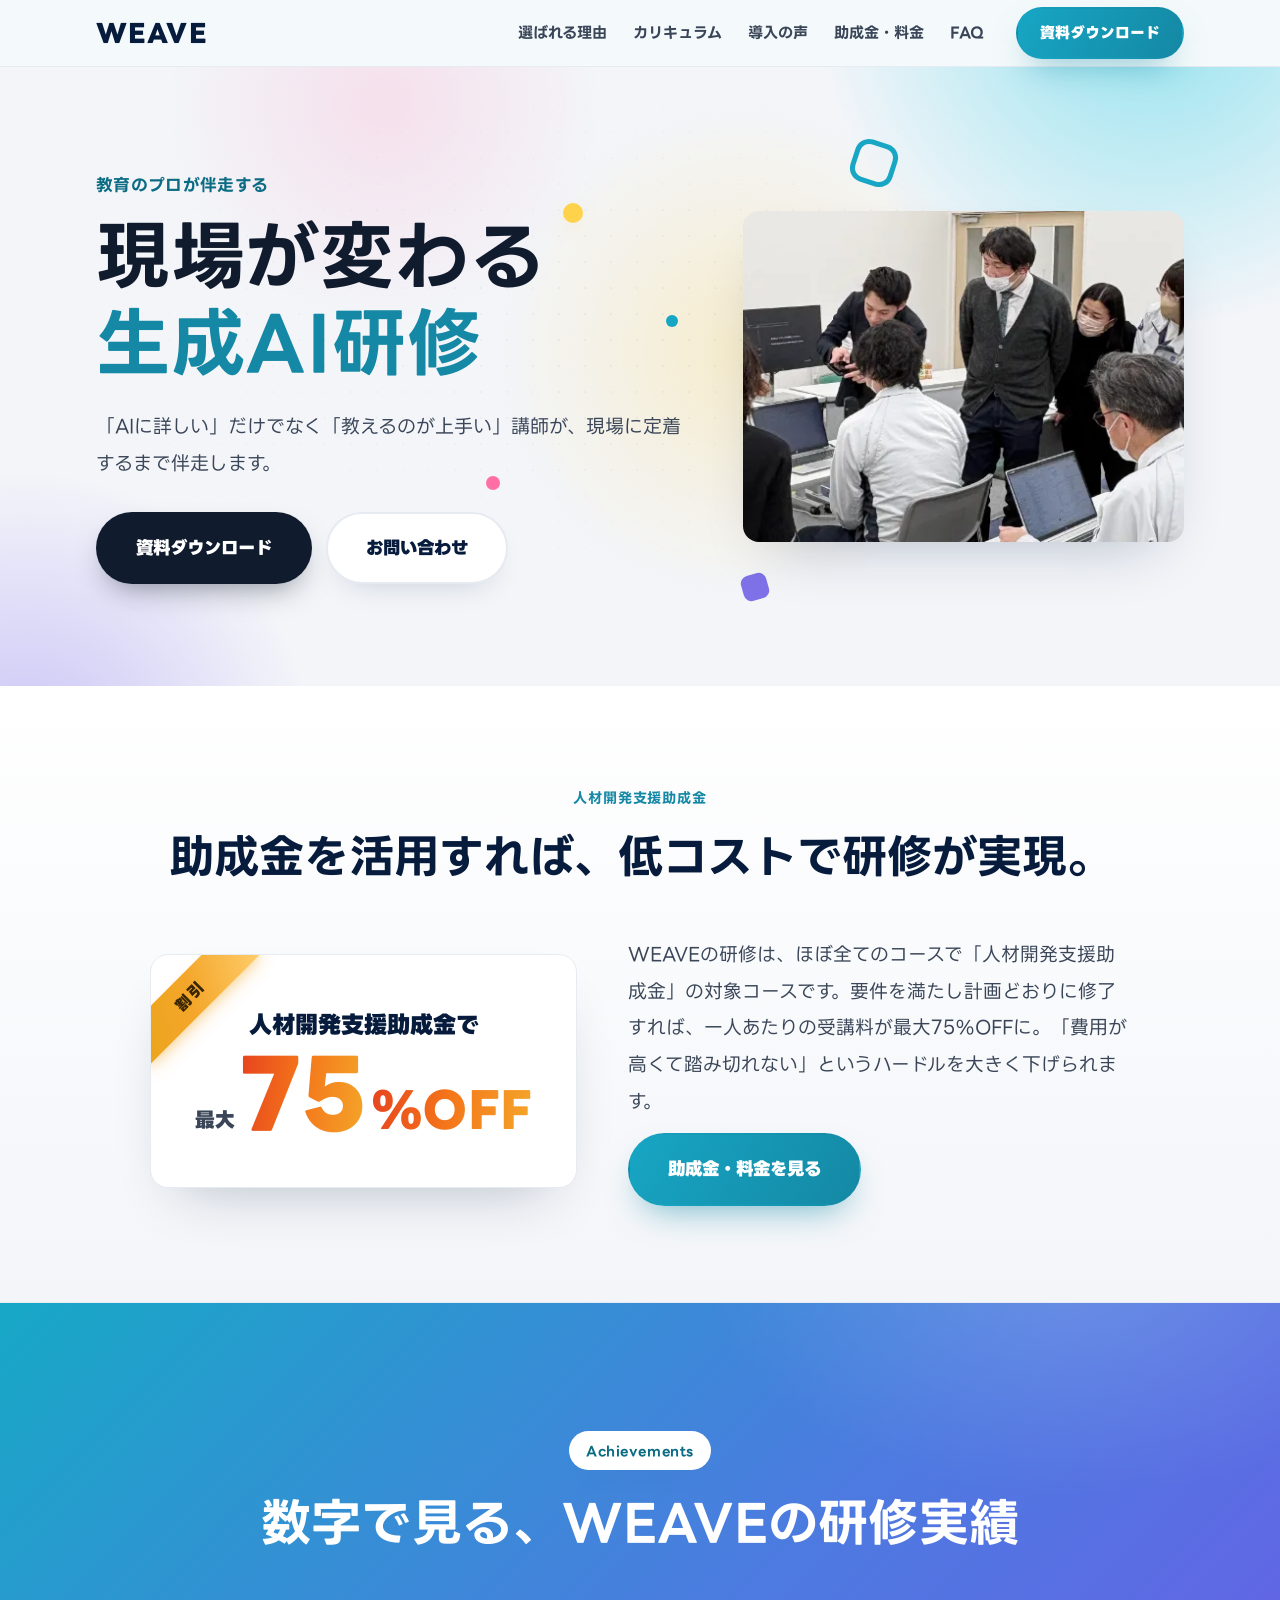
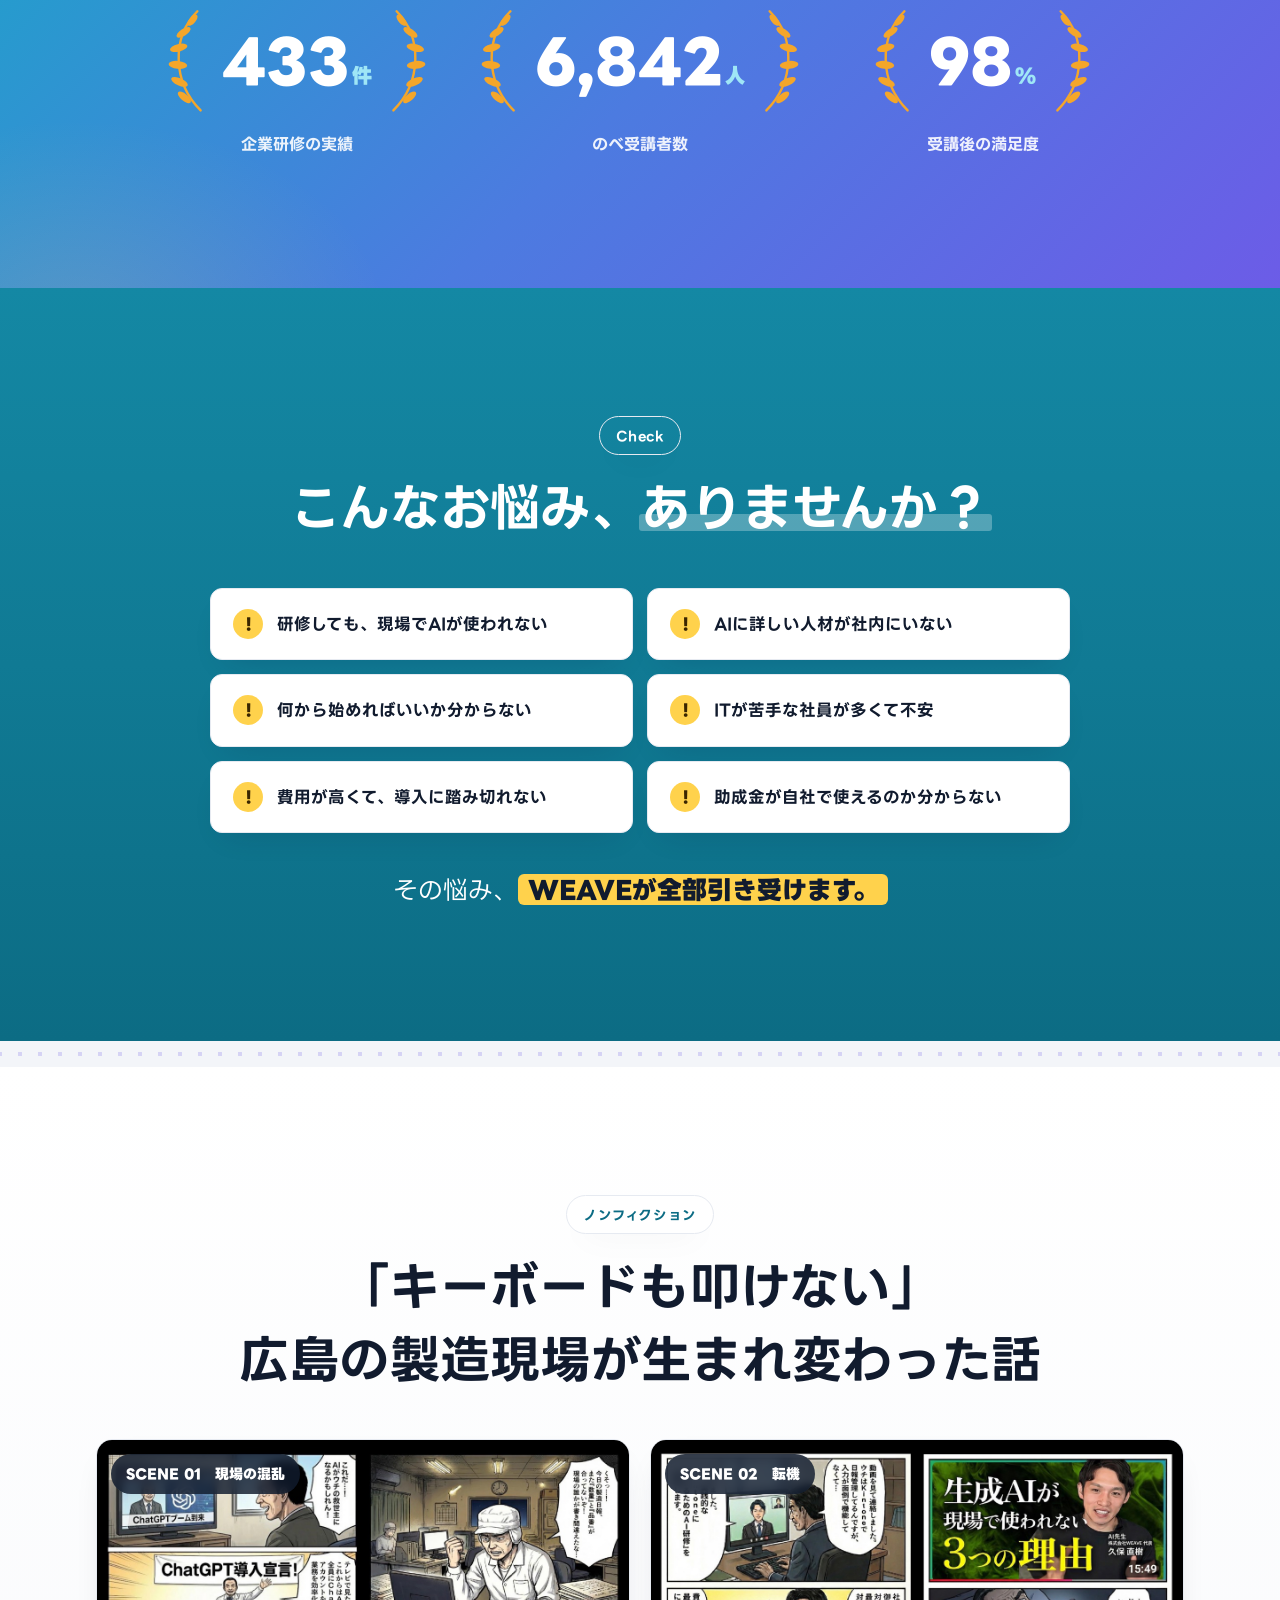
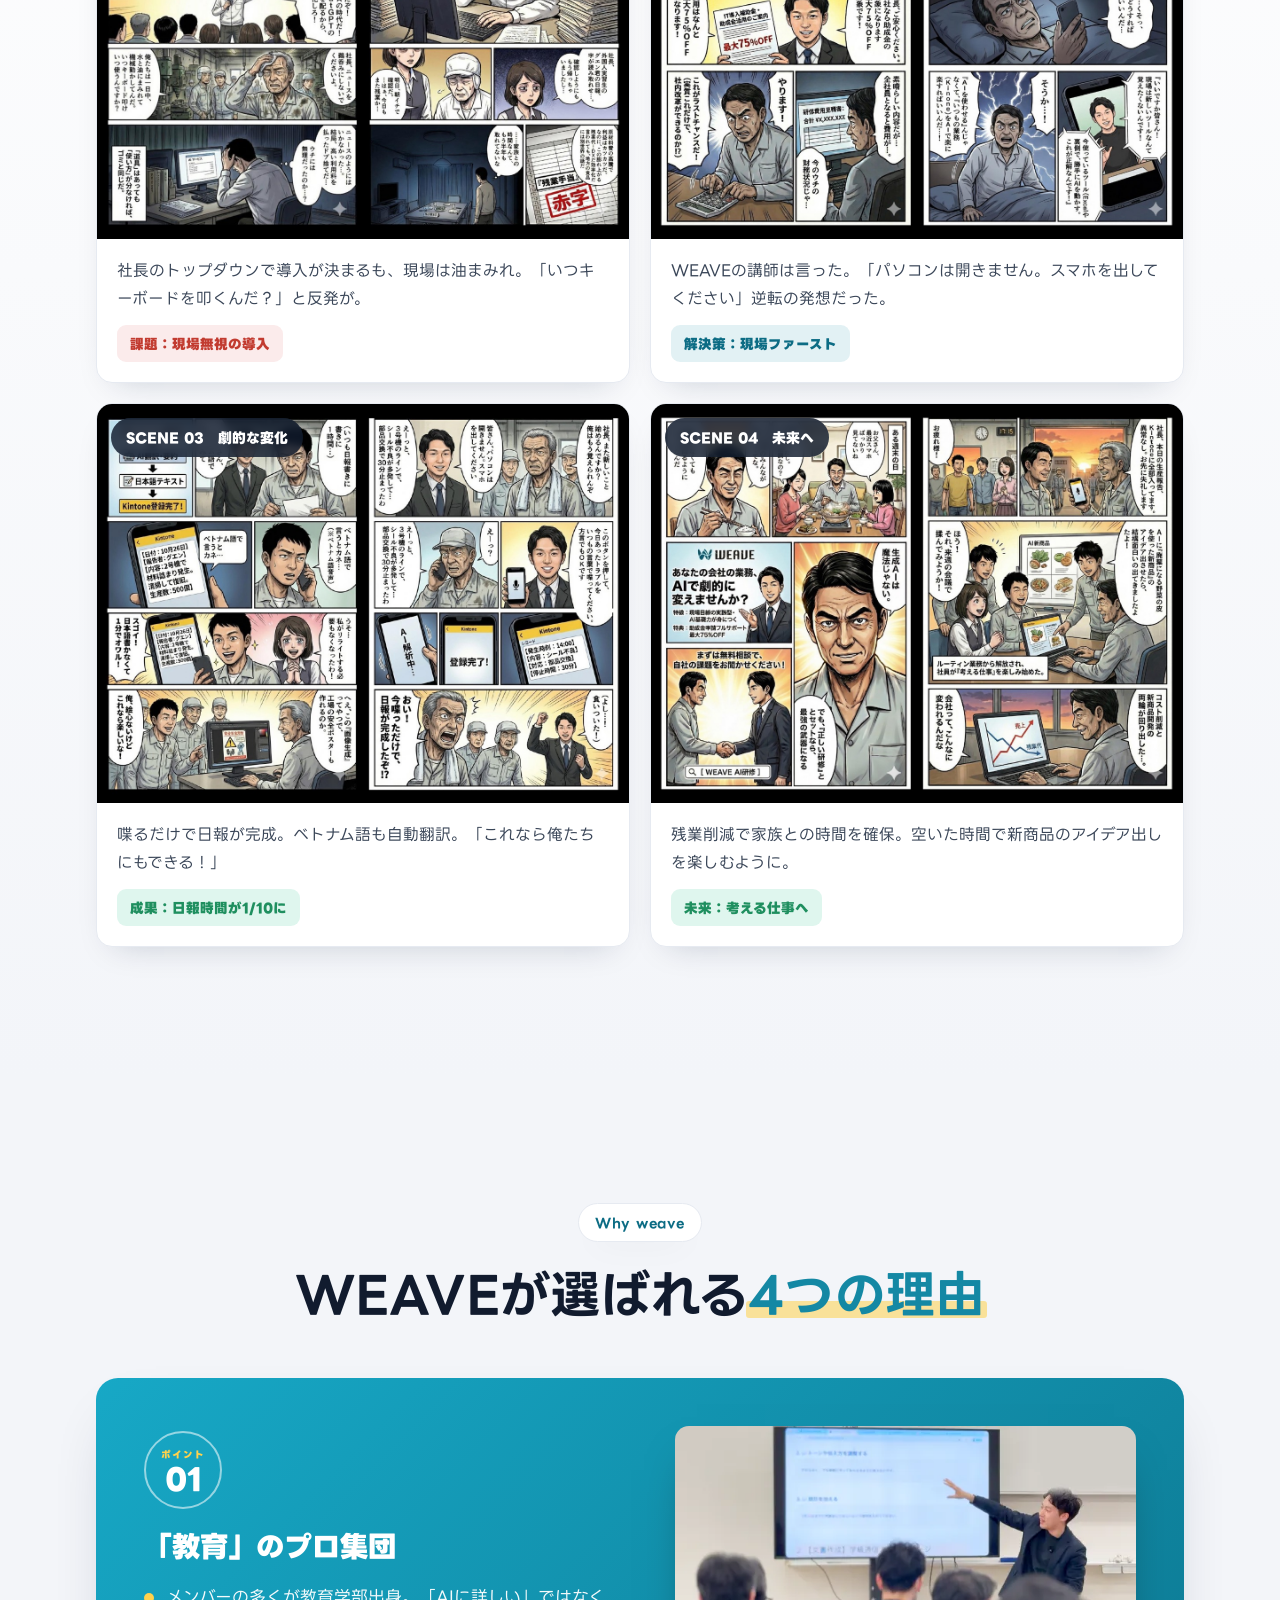
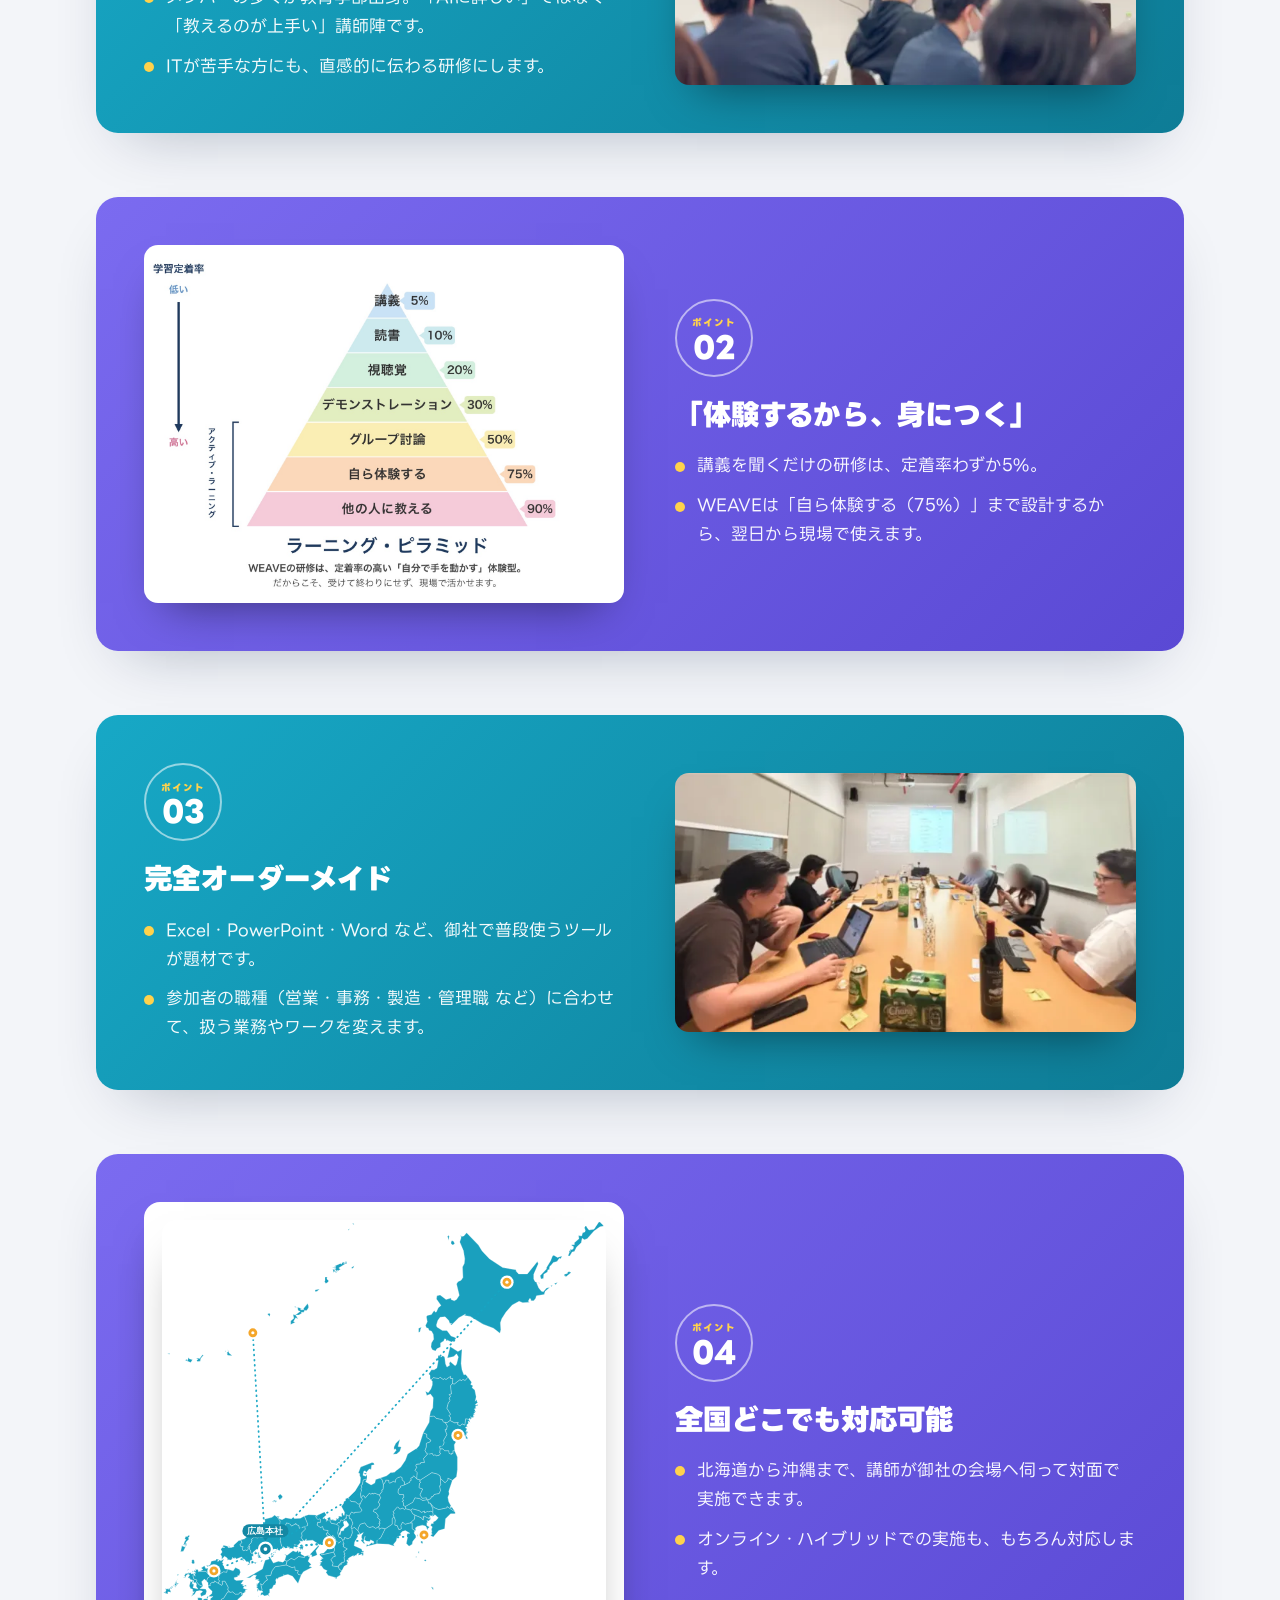
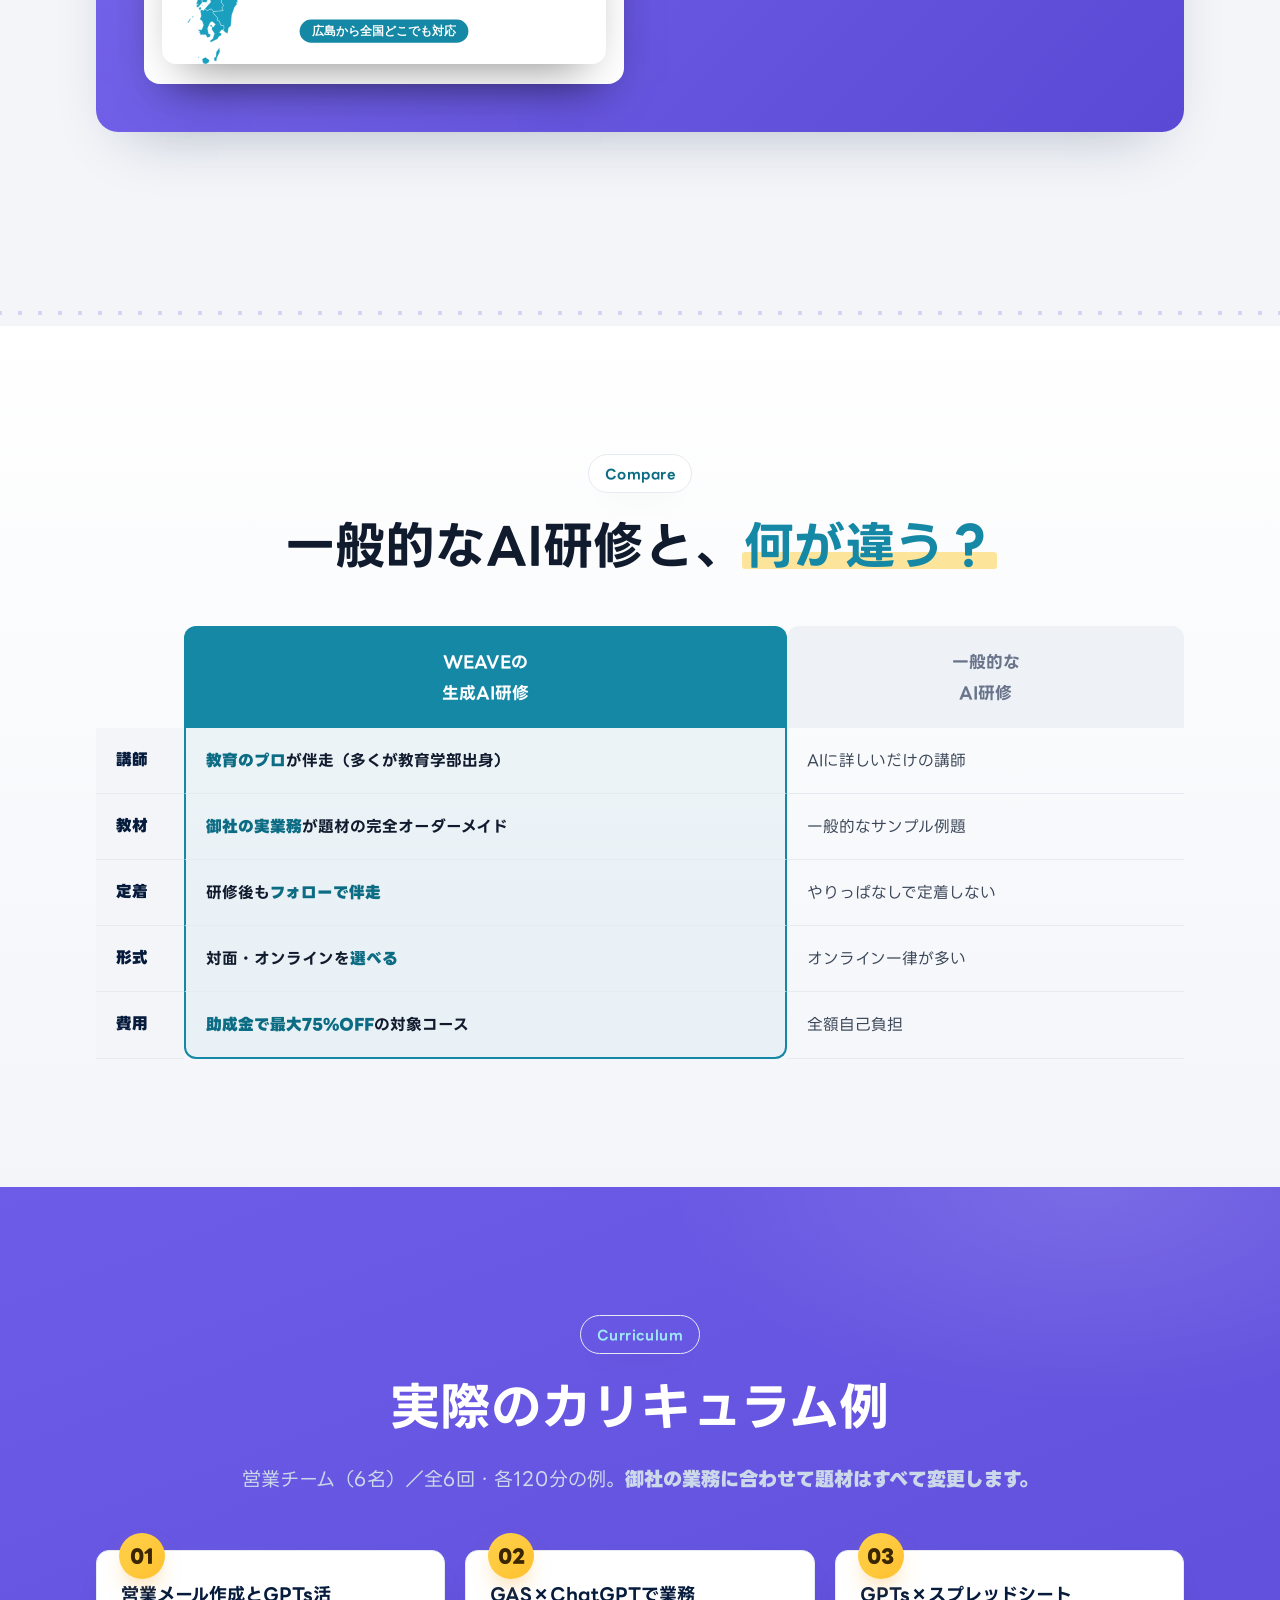
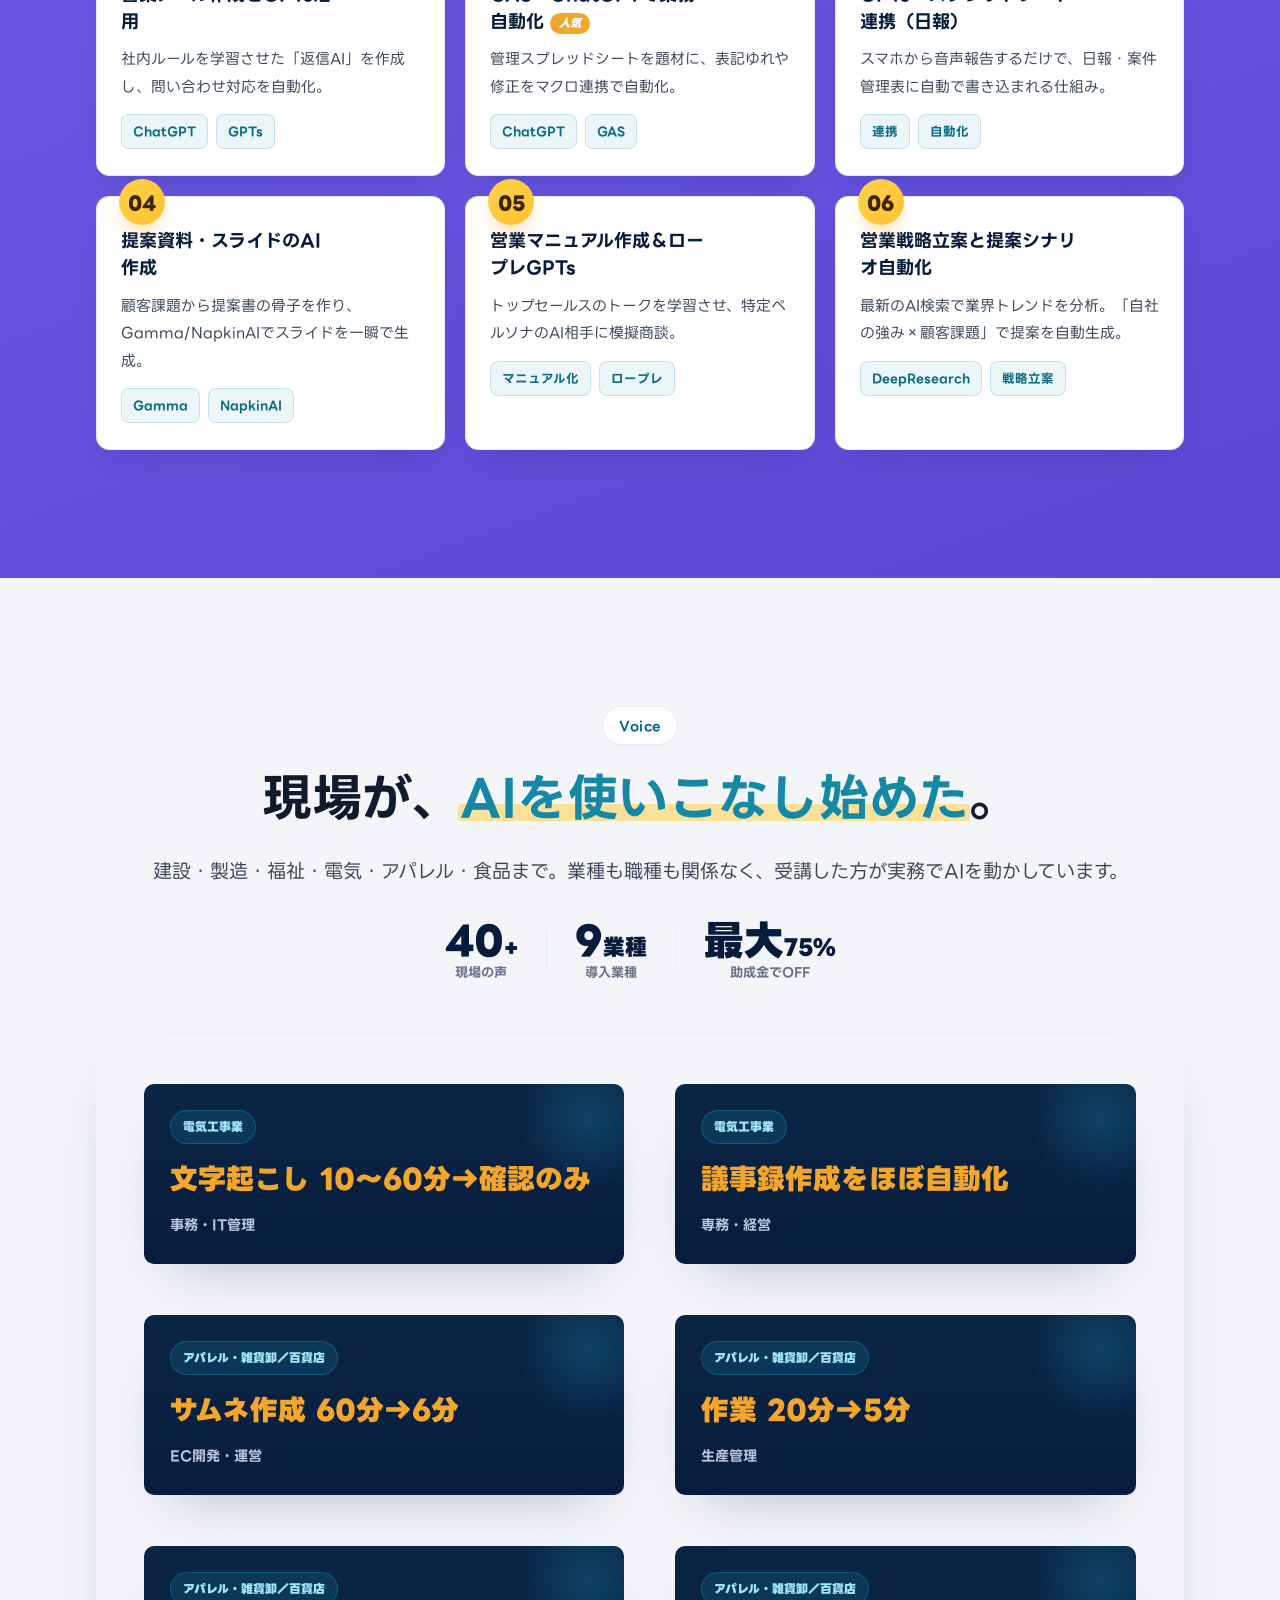
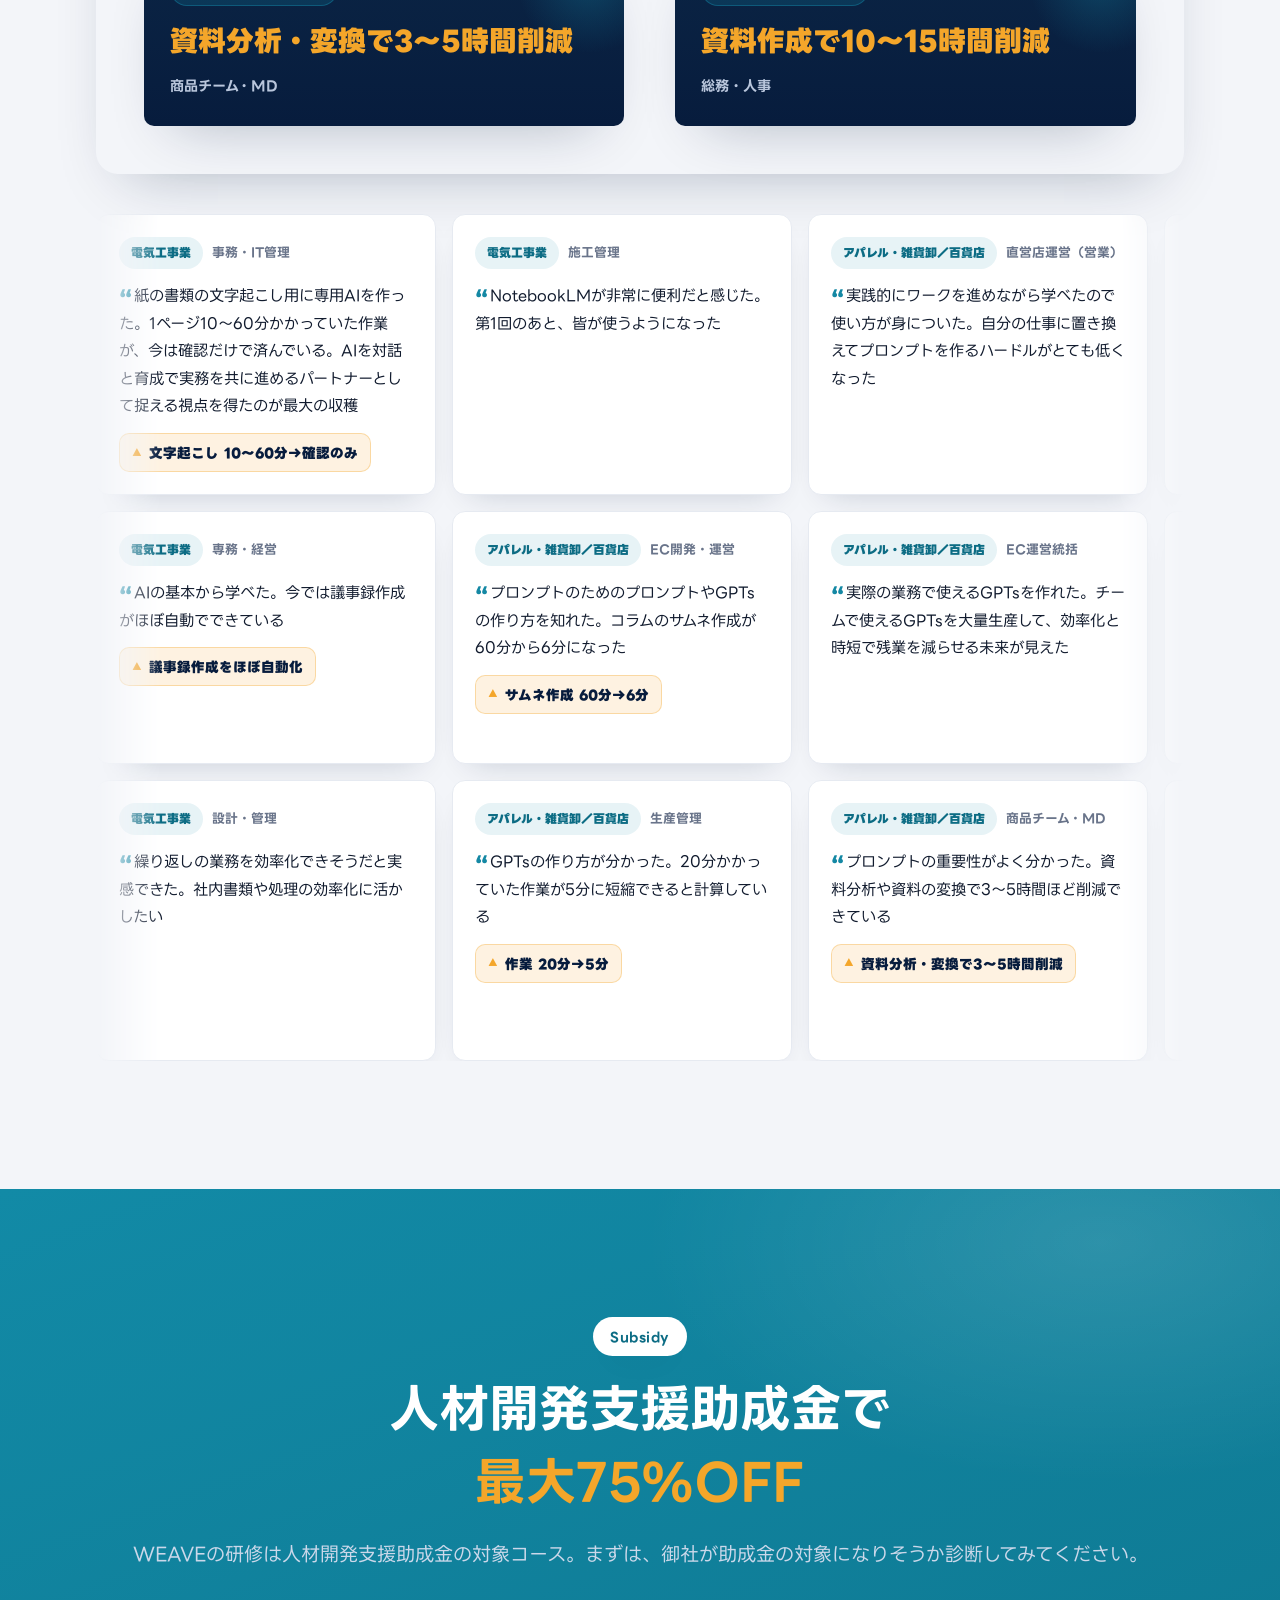
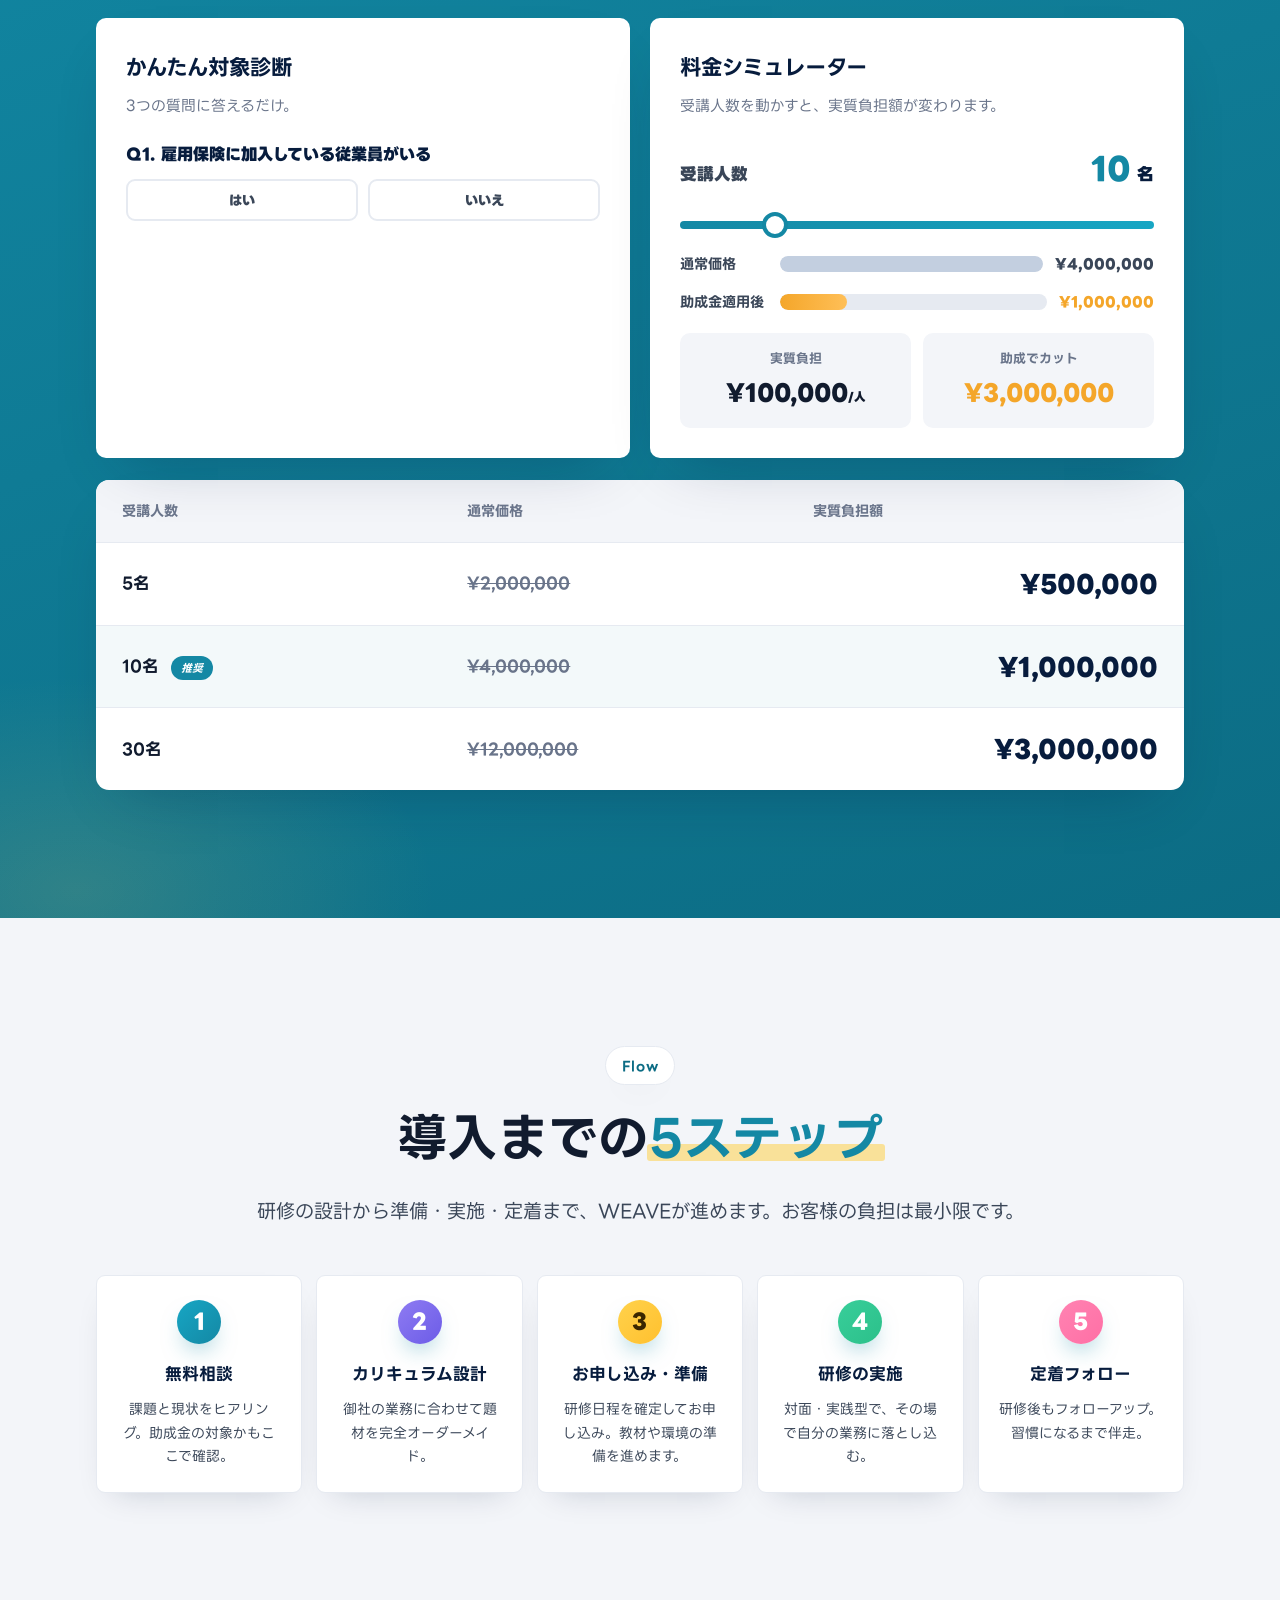
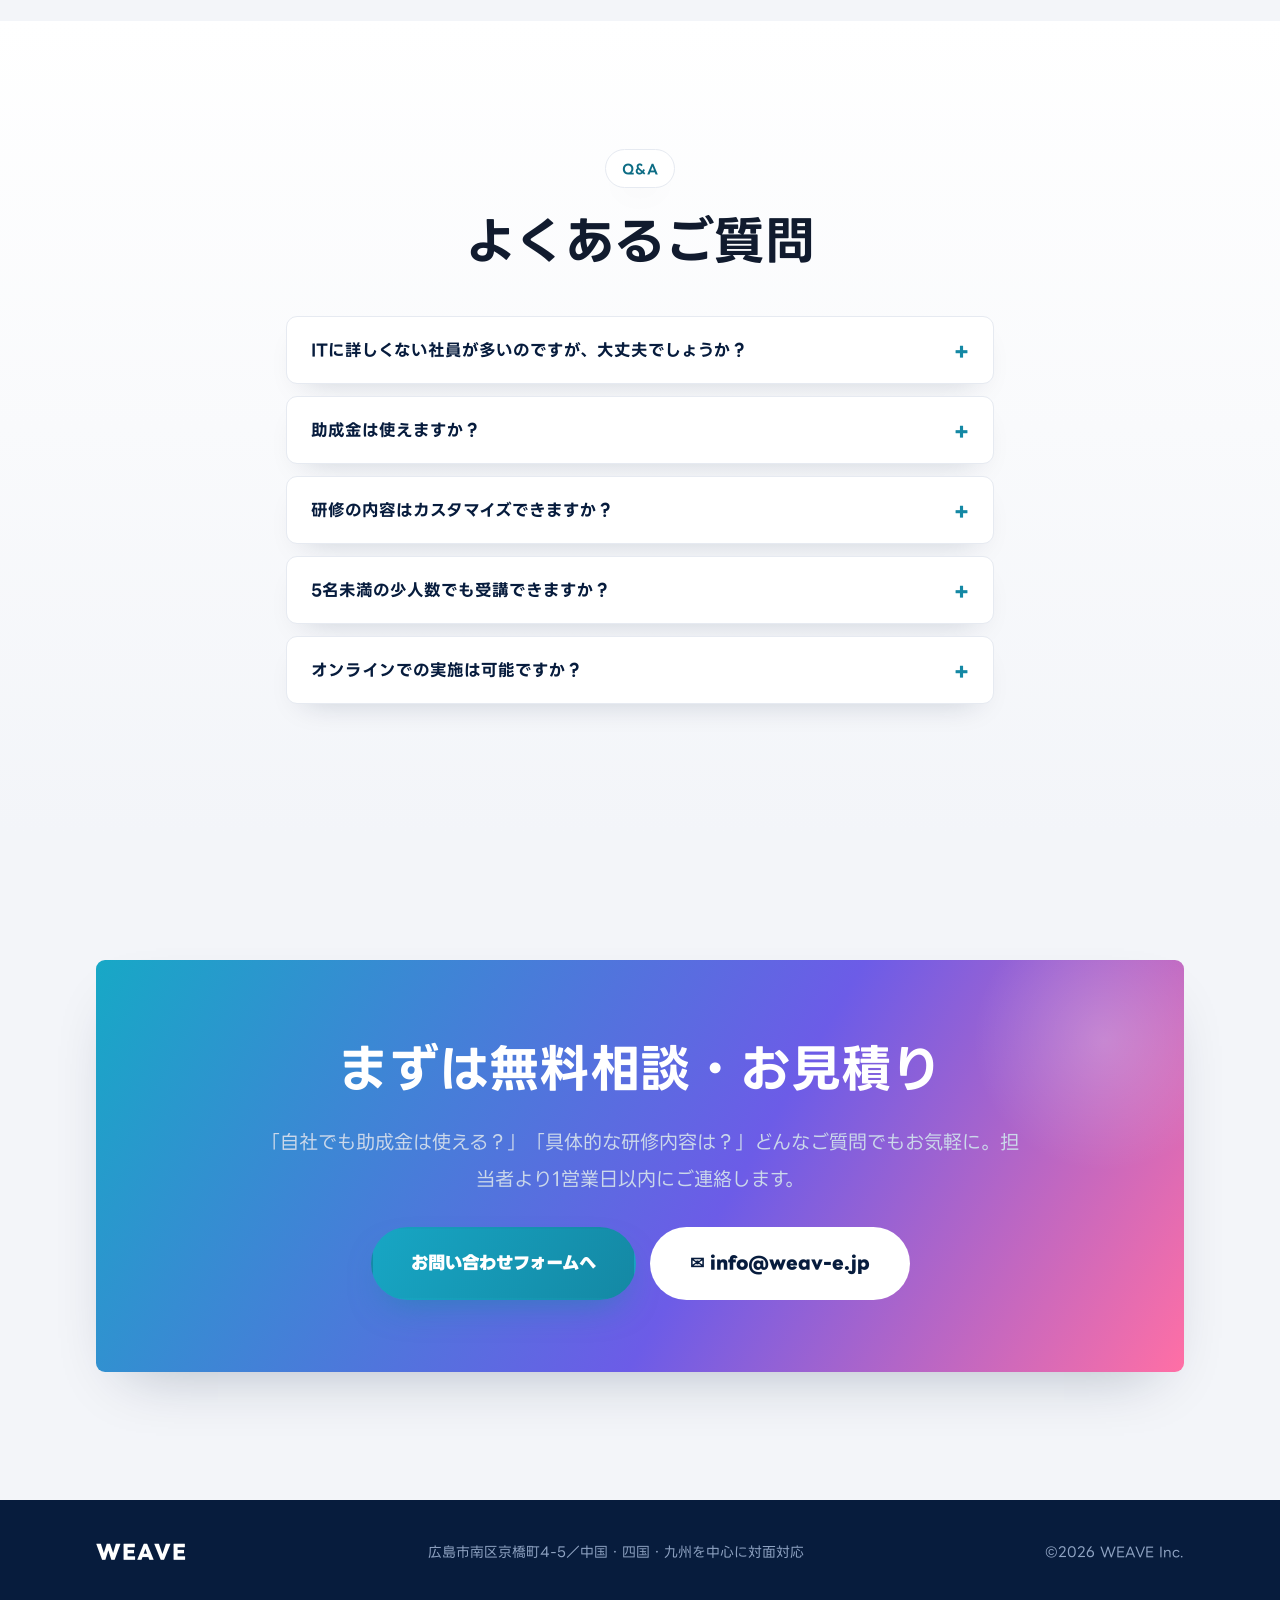
==== commit 4ec5e385: "v18: 日本地図をCSSオーバーレイ廃止→都道府県の実座標に線/ピン/ラベルを焼き込んだ1枚SVGに変更(ズレ解消)。広島本社ハブから北海道・東北・東京・大阪・福岡・沖縄へ正確に接続、沖縄インセット" ====
--- a/index.html
+++ b/index.html
@@ -196,25 +196,7 @@
         </ul>
       </div>
       <div class="feat-visual">
-        <div class="jpmap">
-          <img src="assets/img/japan-map.svg" alt="広島本社から全国へ対応することを示す日本地図">
-          <svg class="jp-lines" viewBox="0 0 100 100" preserveAspectRatio="none" aria-hidden="true">
-            <line x1="29" y1="62" x2="80" y2="15"/>
-            <line x1="29" y1="62" x2="63" y2="50"/>
-            <line x1="29" y1="62" x2="50" y2="56"/>
-            <line x1="29" y1="62" x2="40" y2="60"/>
-            <line x1="29" y1="62" x2="20" y2="67"/>
-            <line x1="29" y1="62" x2="10" y2="88"/>
-          </svg>
-          <span class="jp-pin" style="left:80%;top:15%"></span>
-          <span class="jp-pin" style="left:63%;top:50%"></span>
-          <span class="jp-pin" style="left:50%;top:56%"></span>
-          <span class="jp-pin" style="left:40%;top:60%"></span>
-          <span class="jp-pin" style="left:20%;top:67%"></span>
-          <span class="jp-pin" style="left:10%;top:88%"></span>
-          <span class="jp-hub" style="left:29%;top:62%"><i>広島本社</i></span>
-          <span class="jp-label round">広島から全国どこでも対応</span>
-        </div>
+        <div class="jpmap"><img src="assets/img/japan-map-hub.svg" alt="広島本社から北海道・東京・大阪・福岡・沖縄など全国へ対応することを示す日本地図"></div>
       </div>
     </div>
   </div>
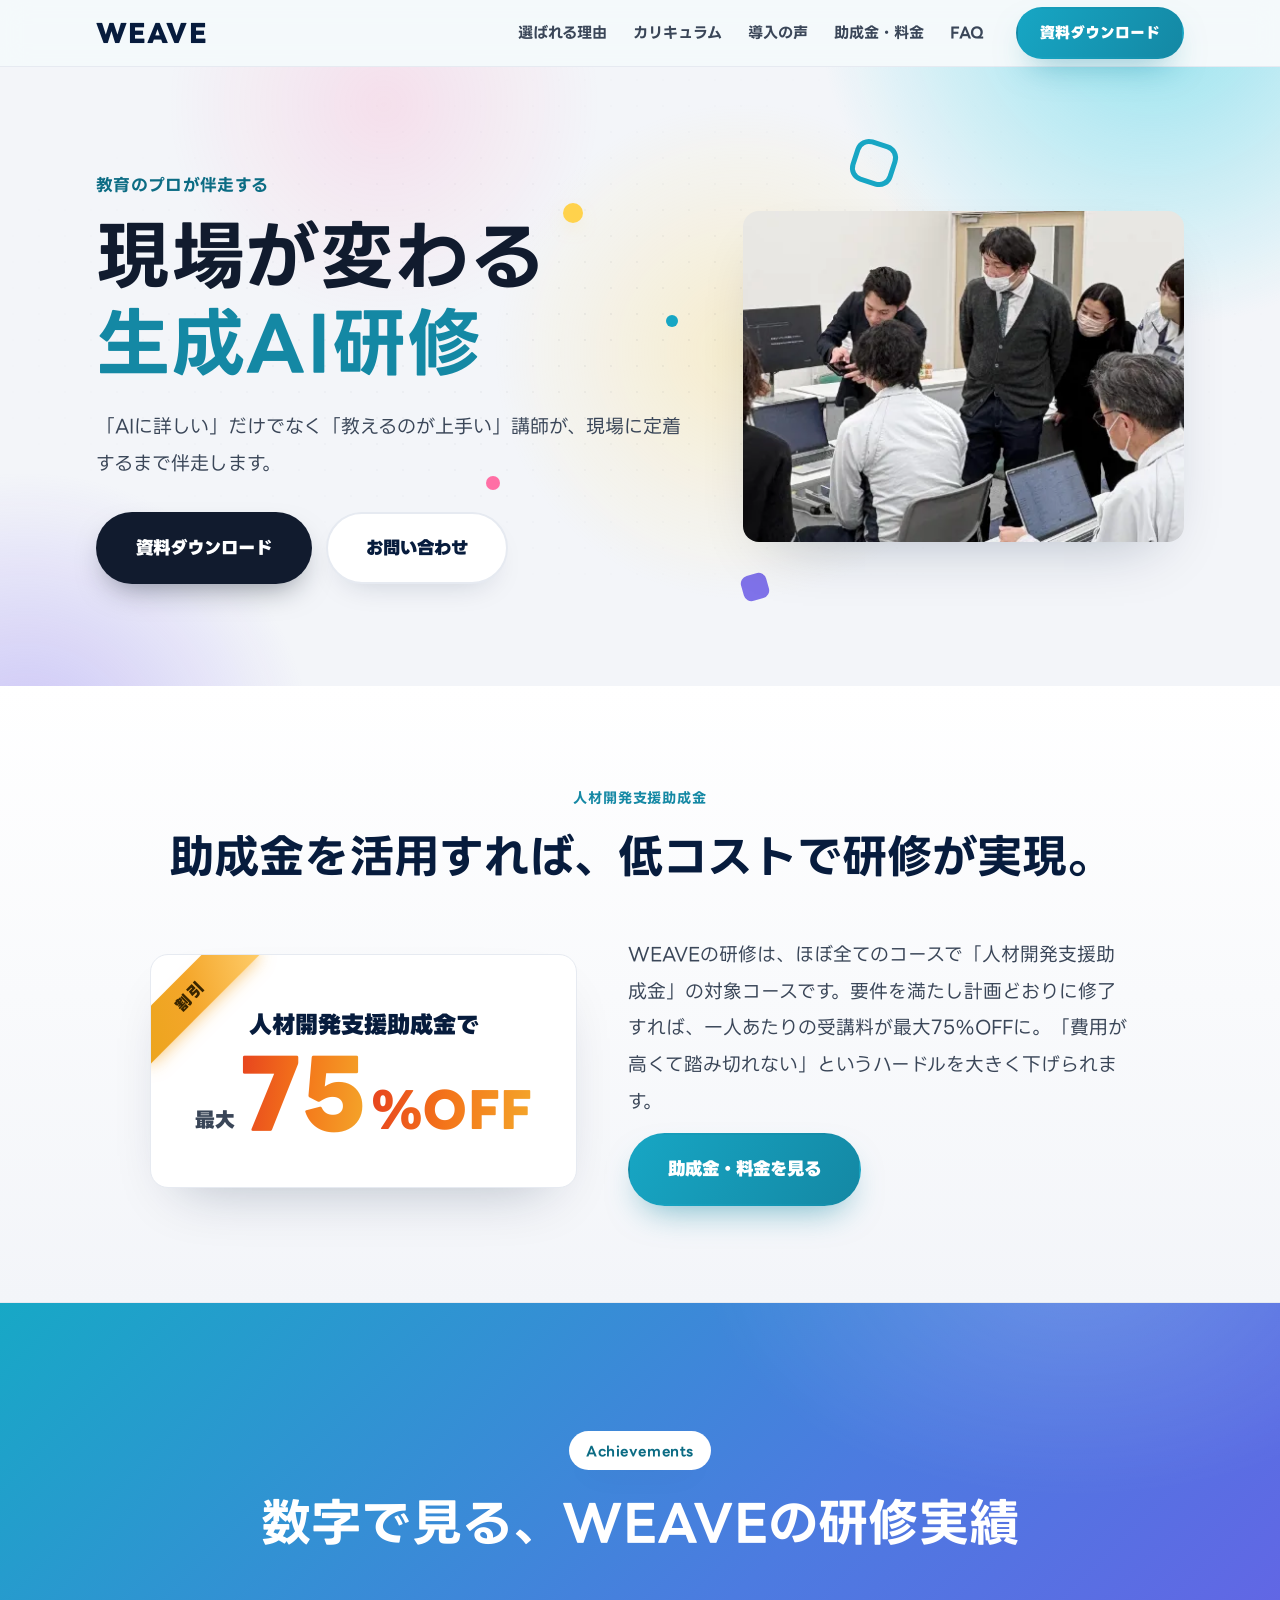
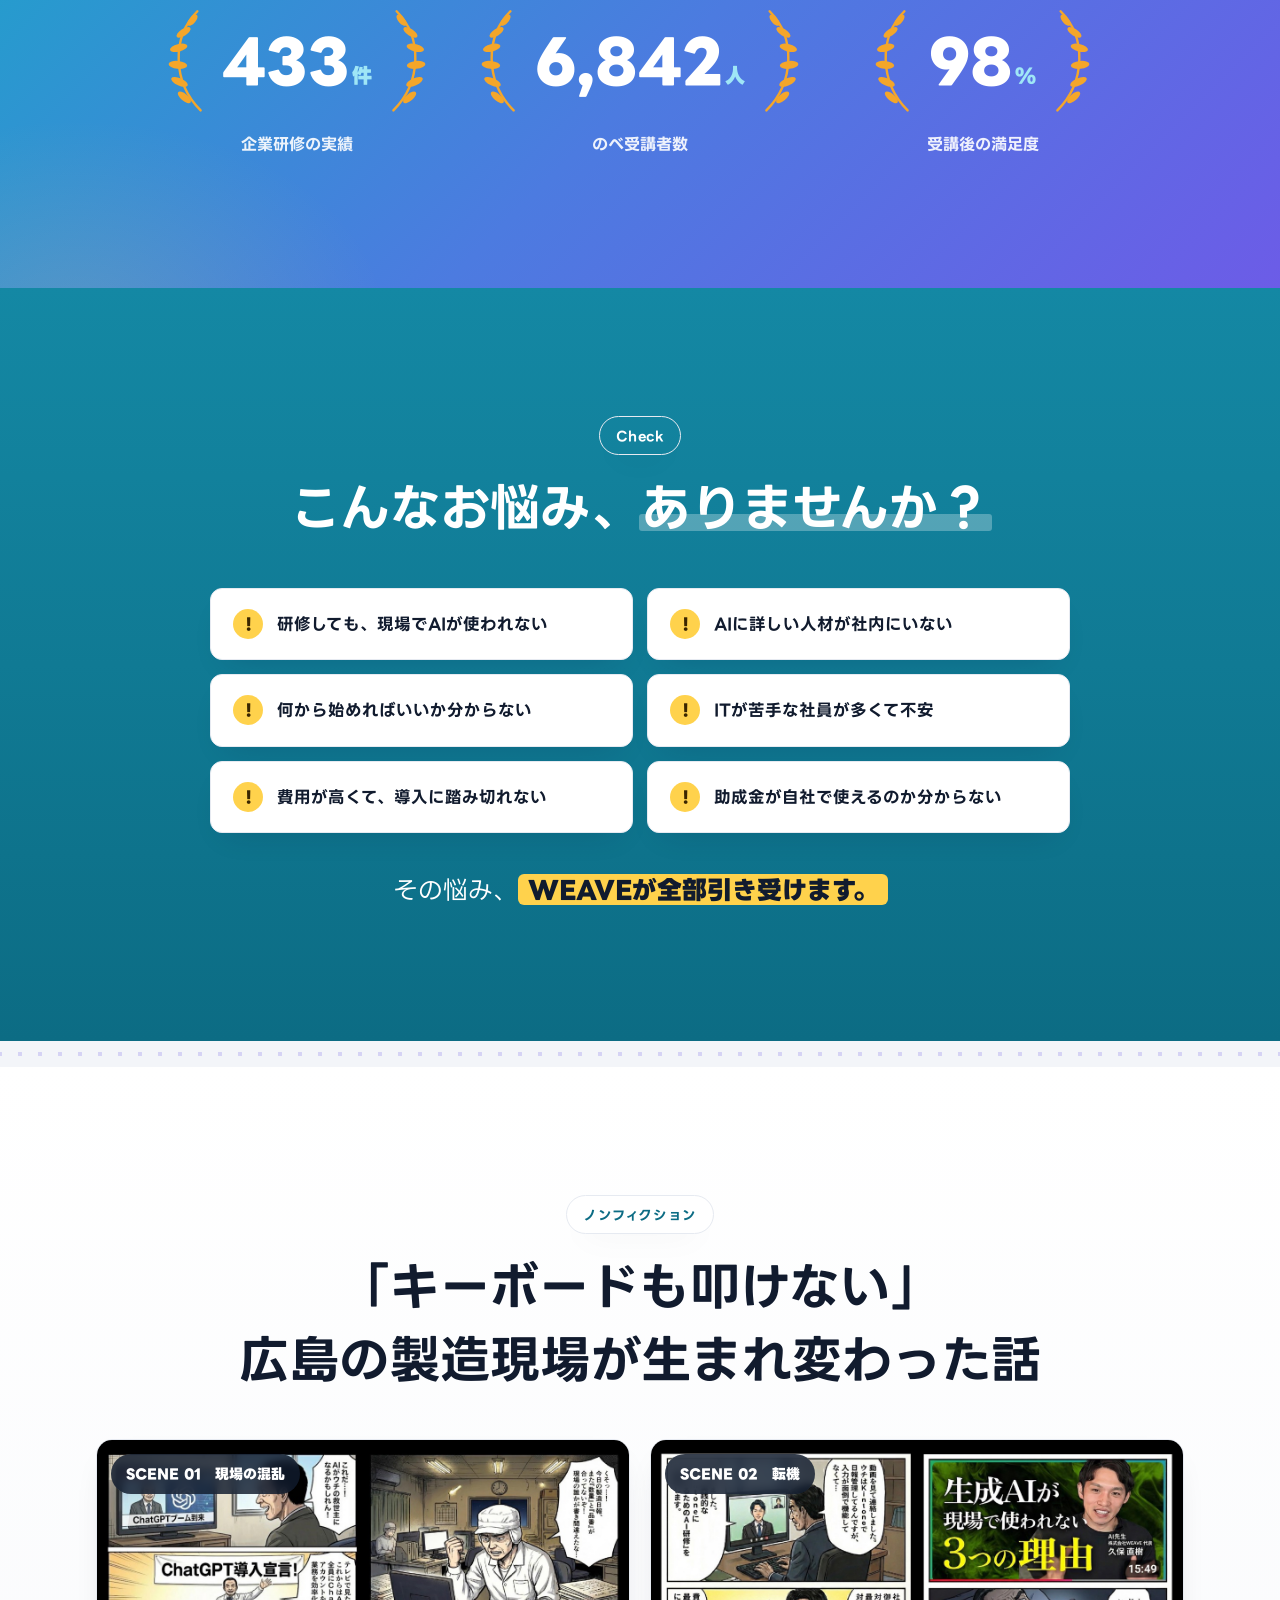
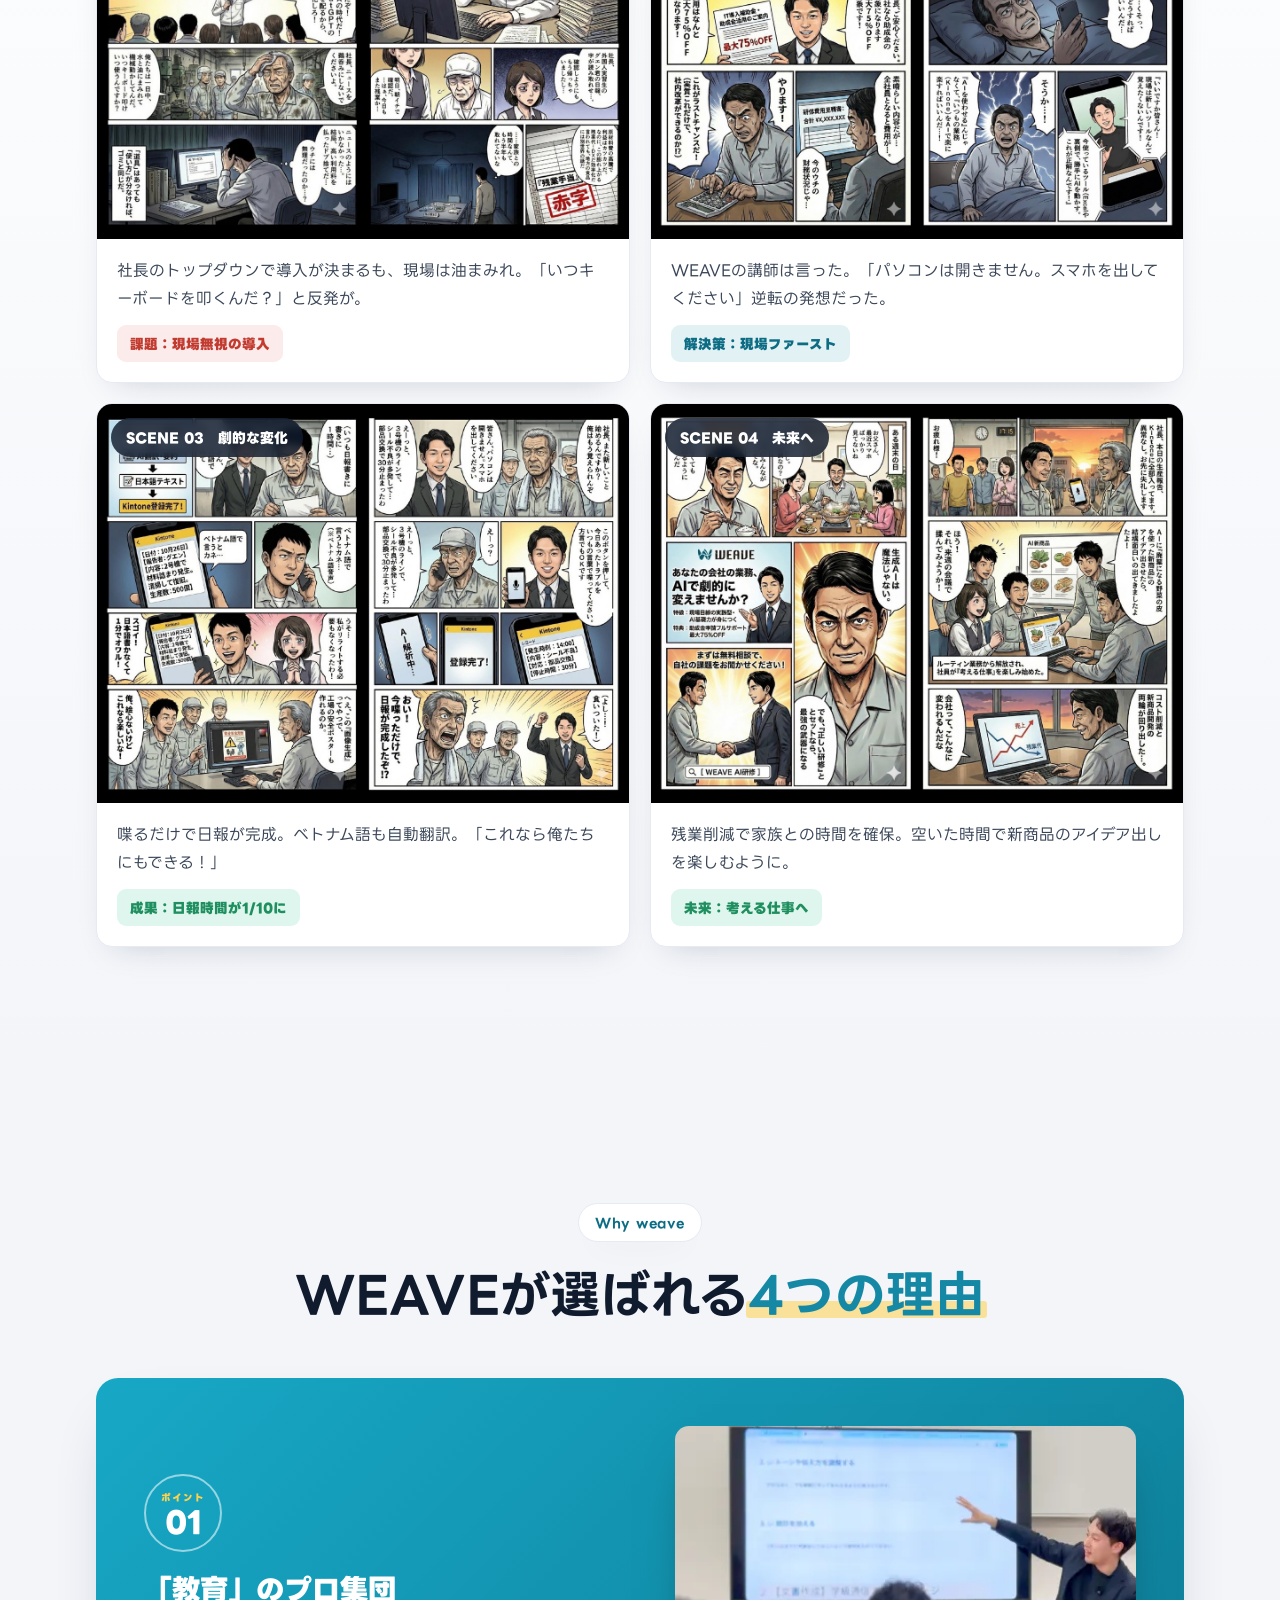
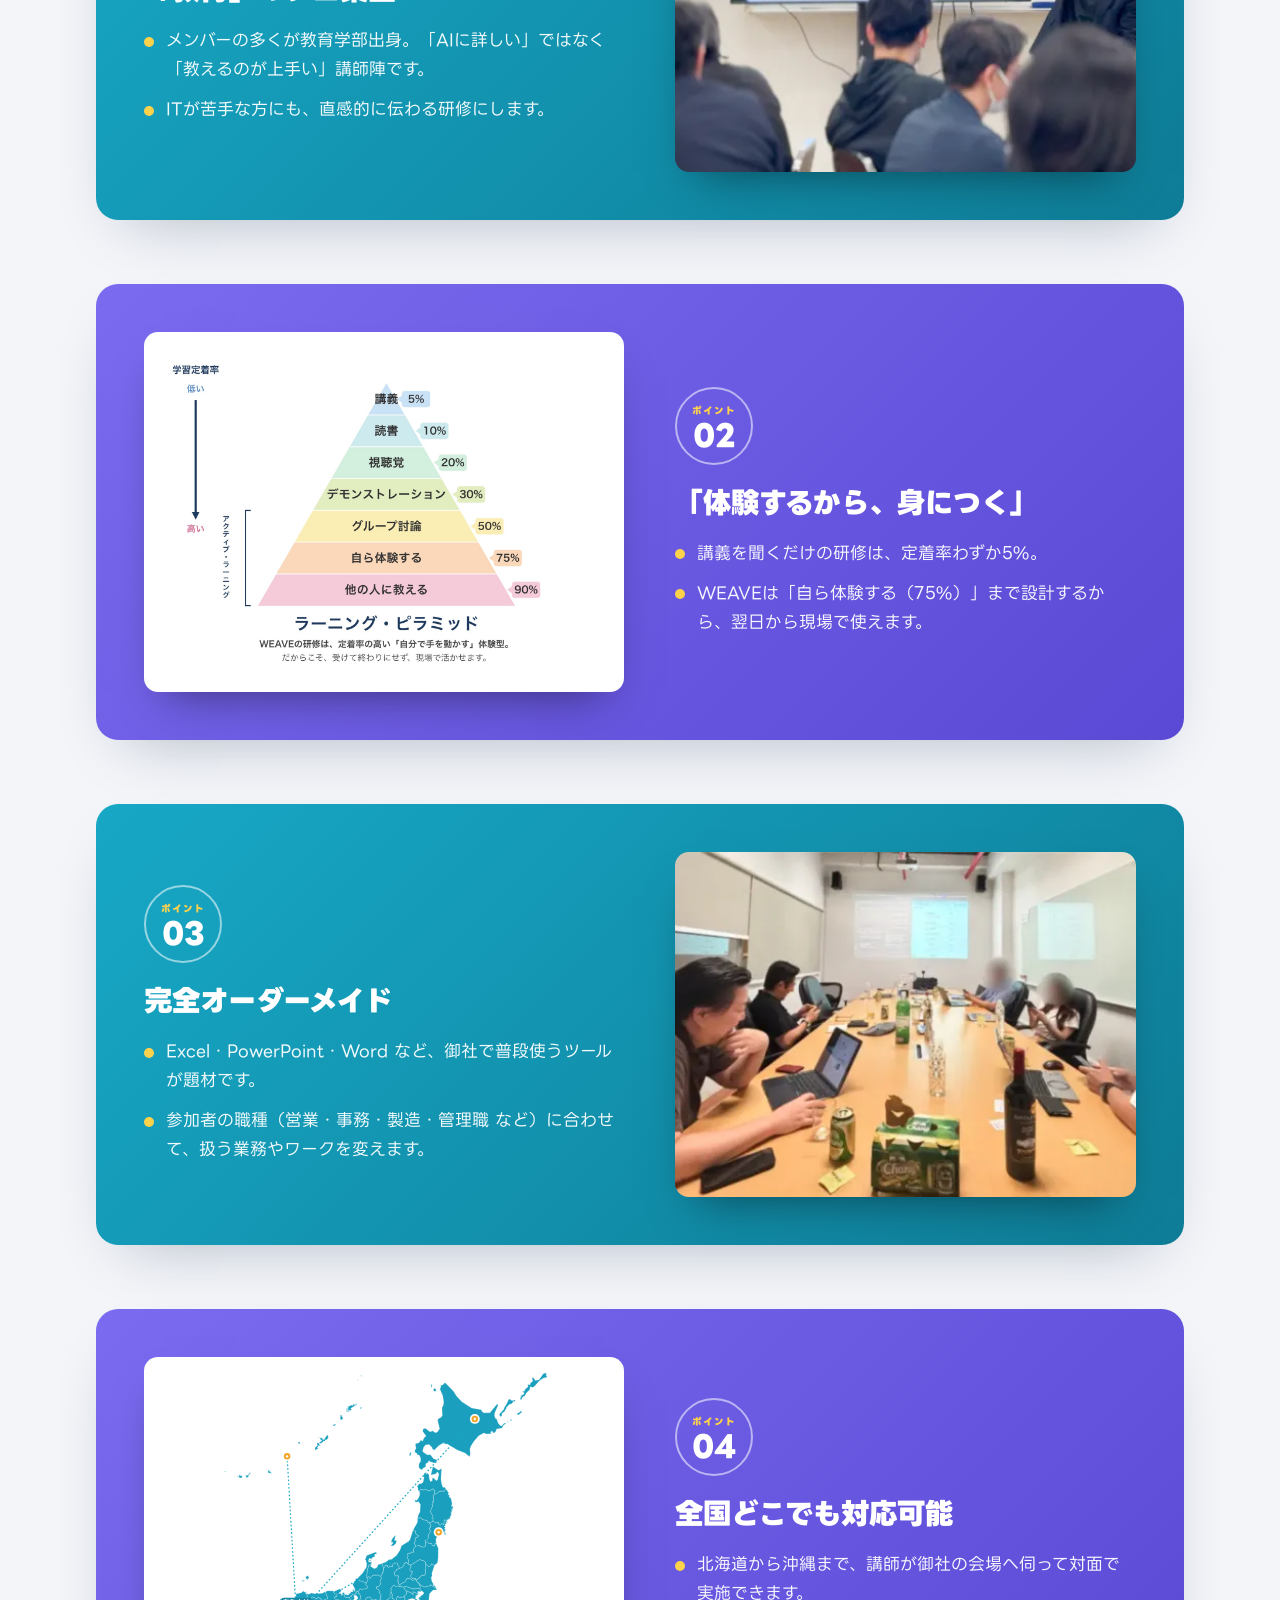
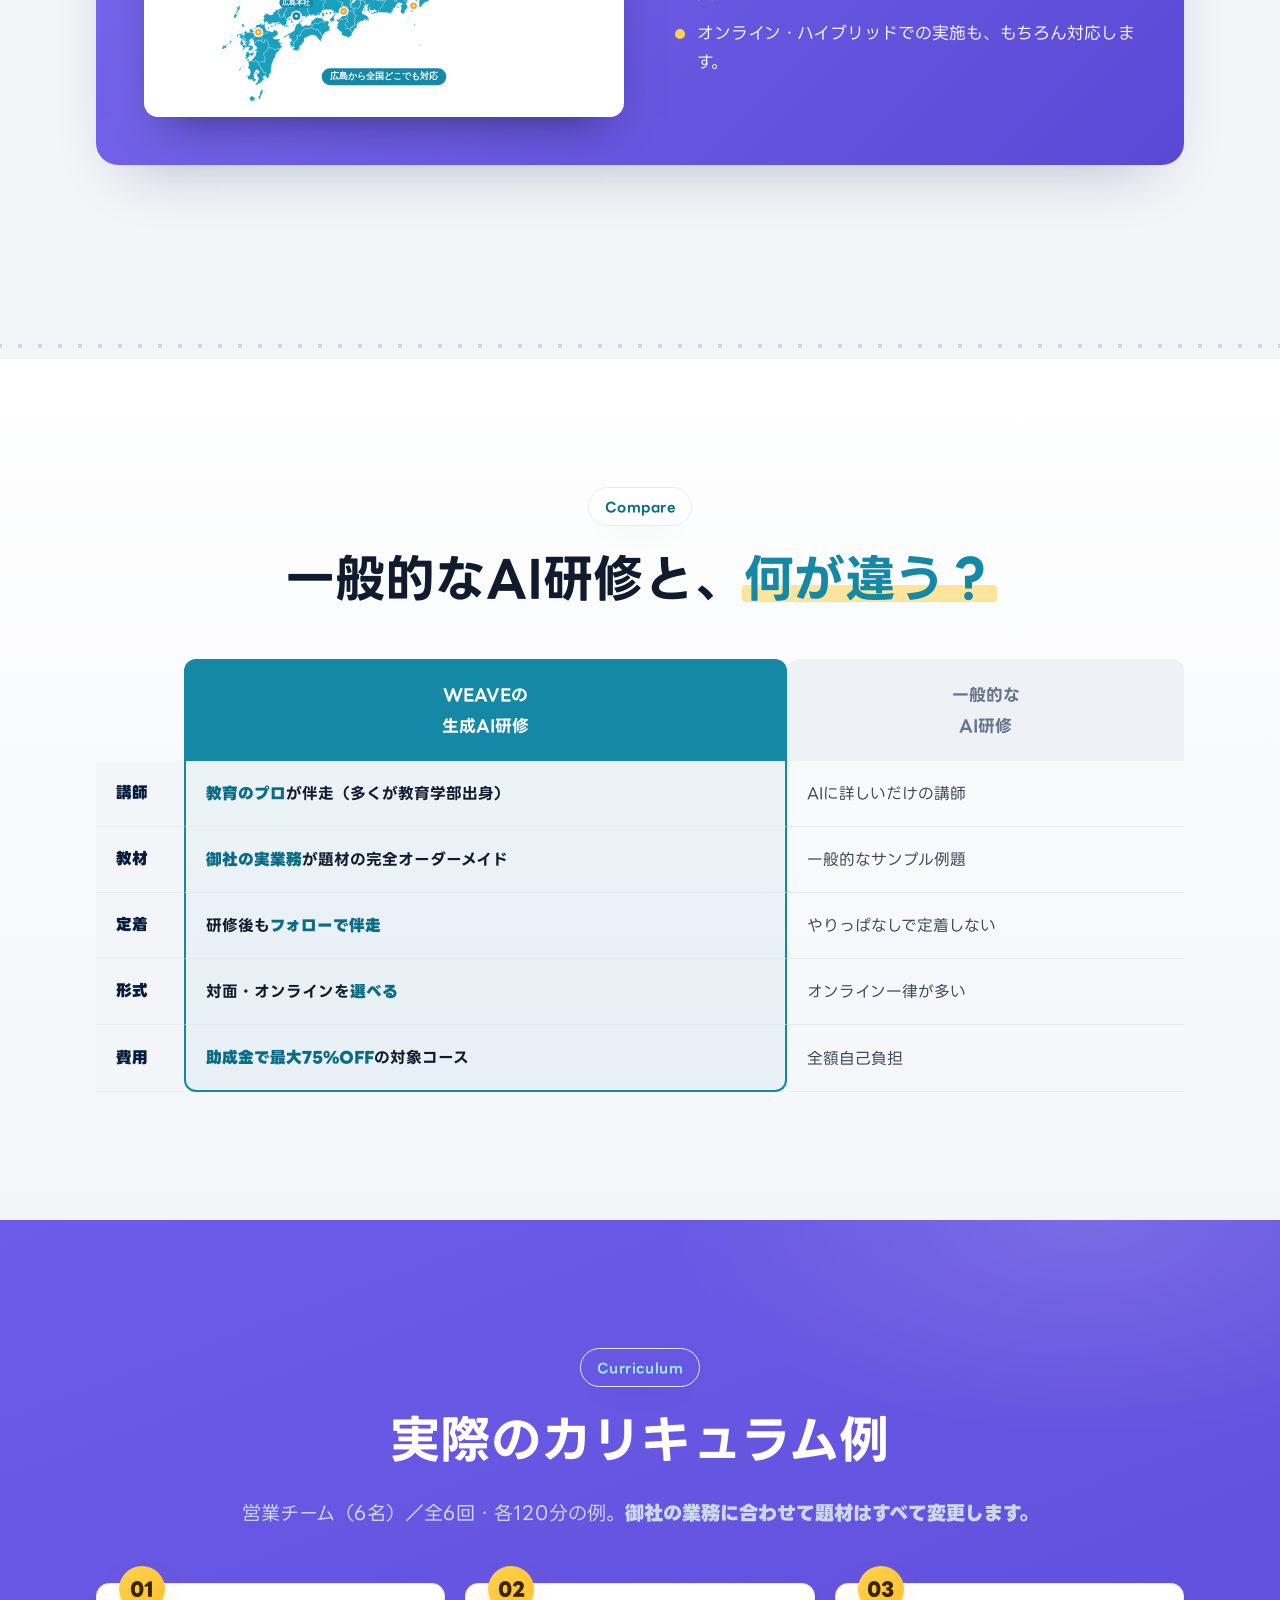
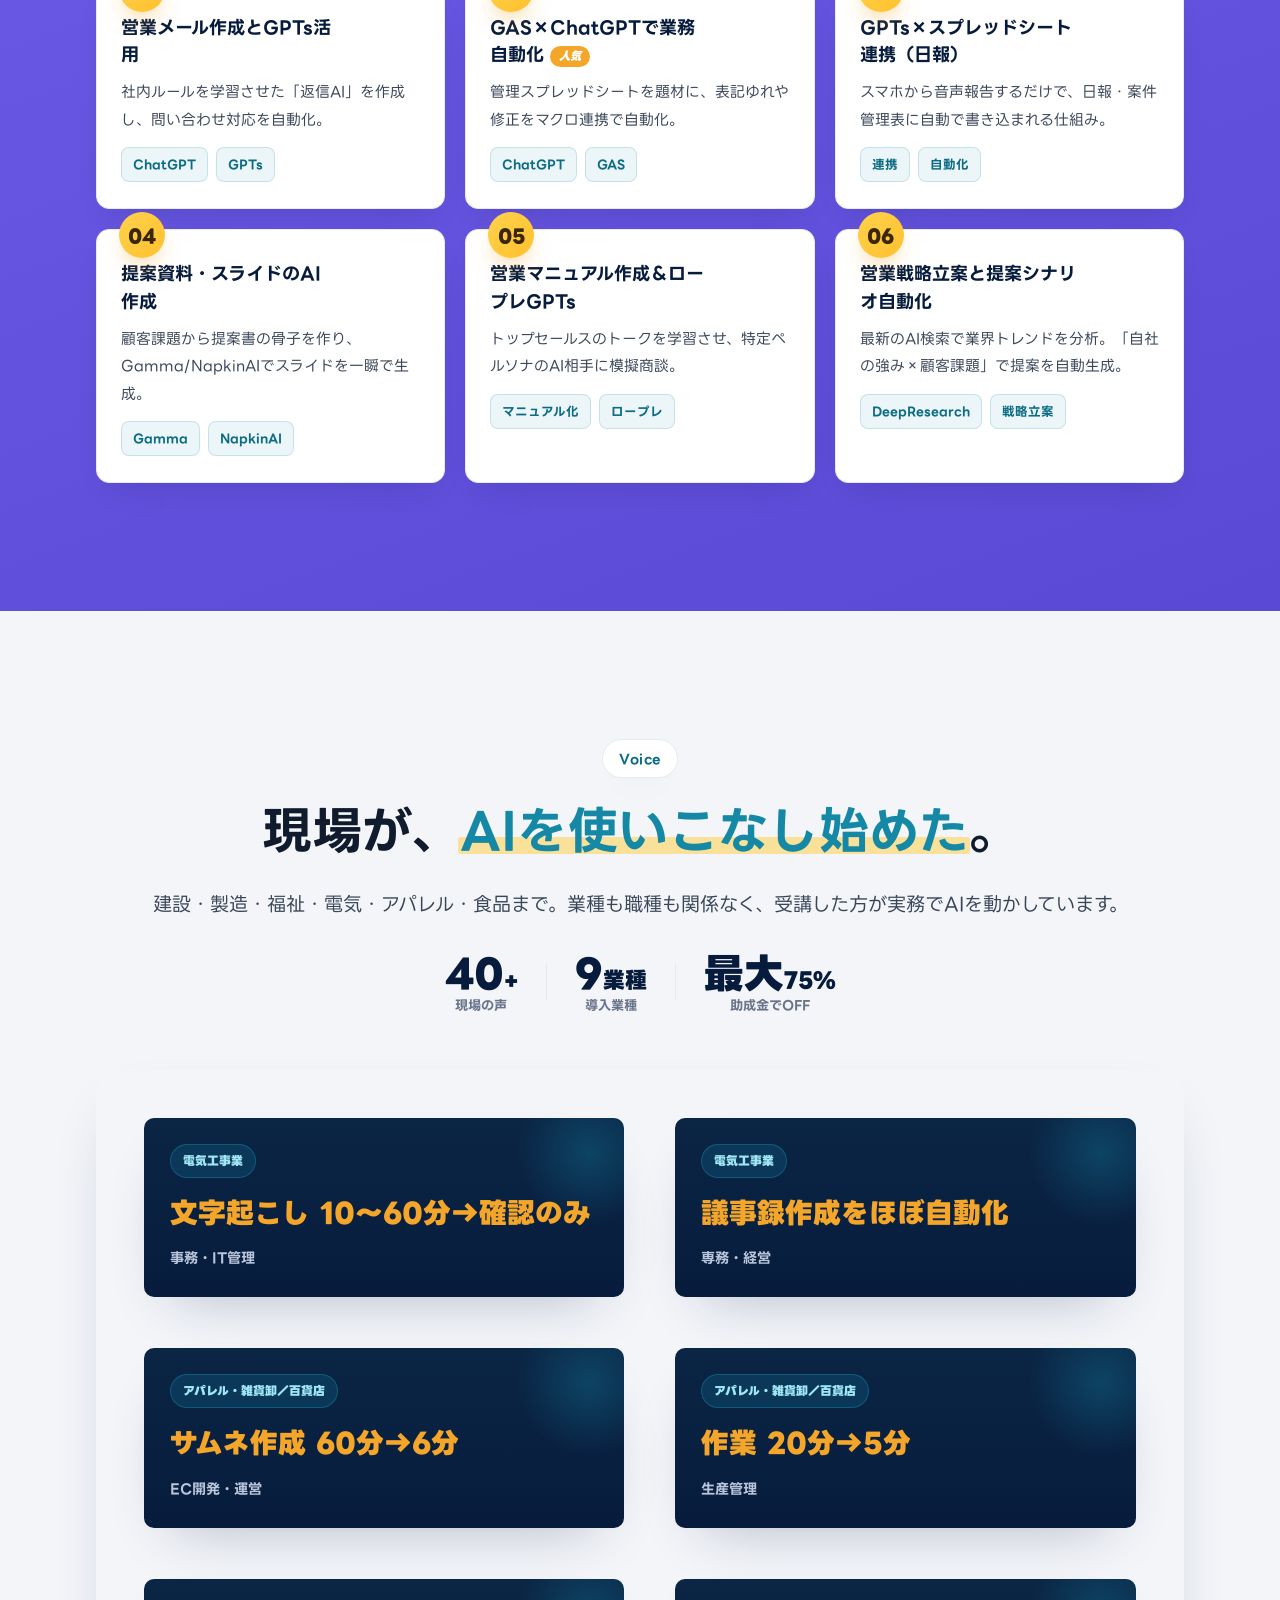
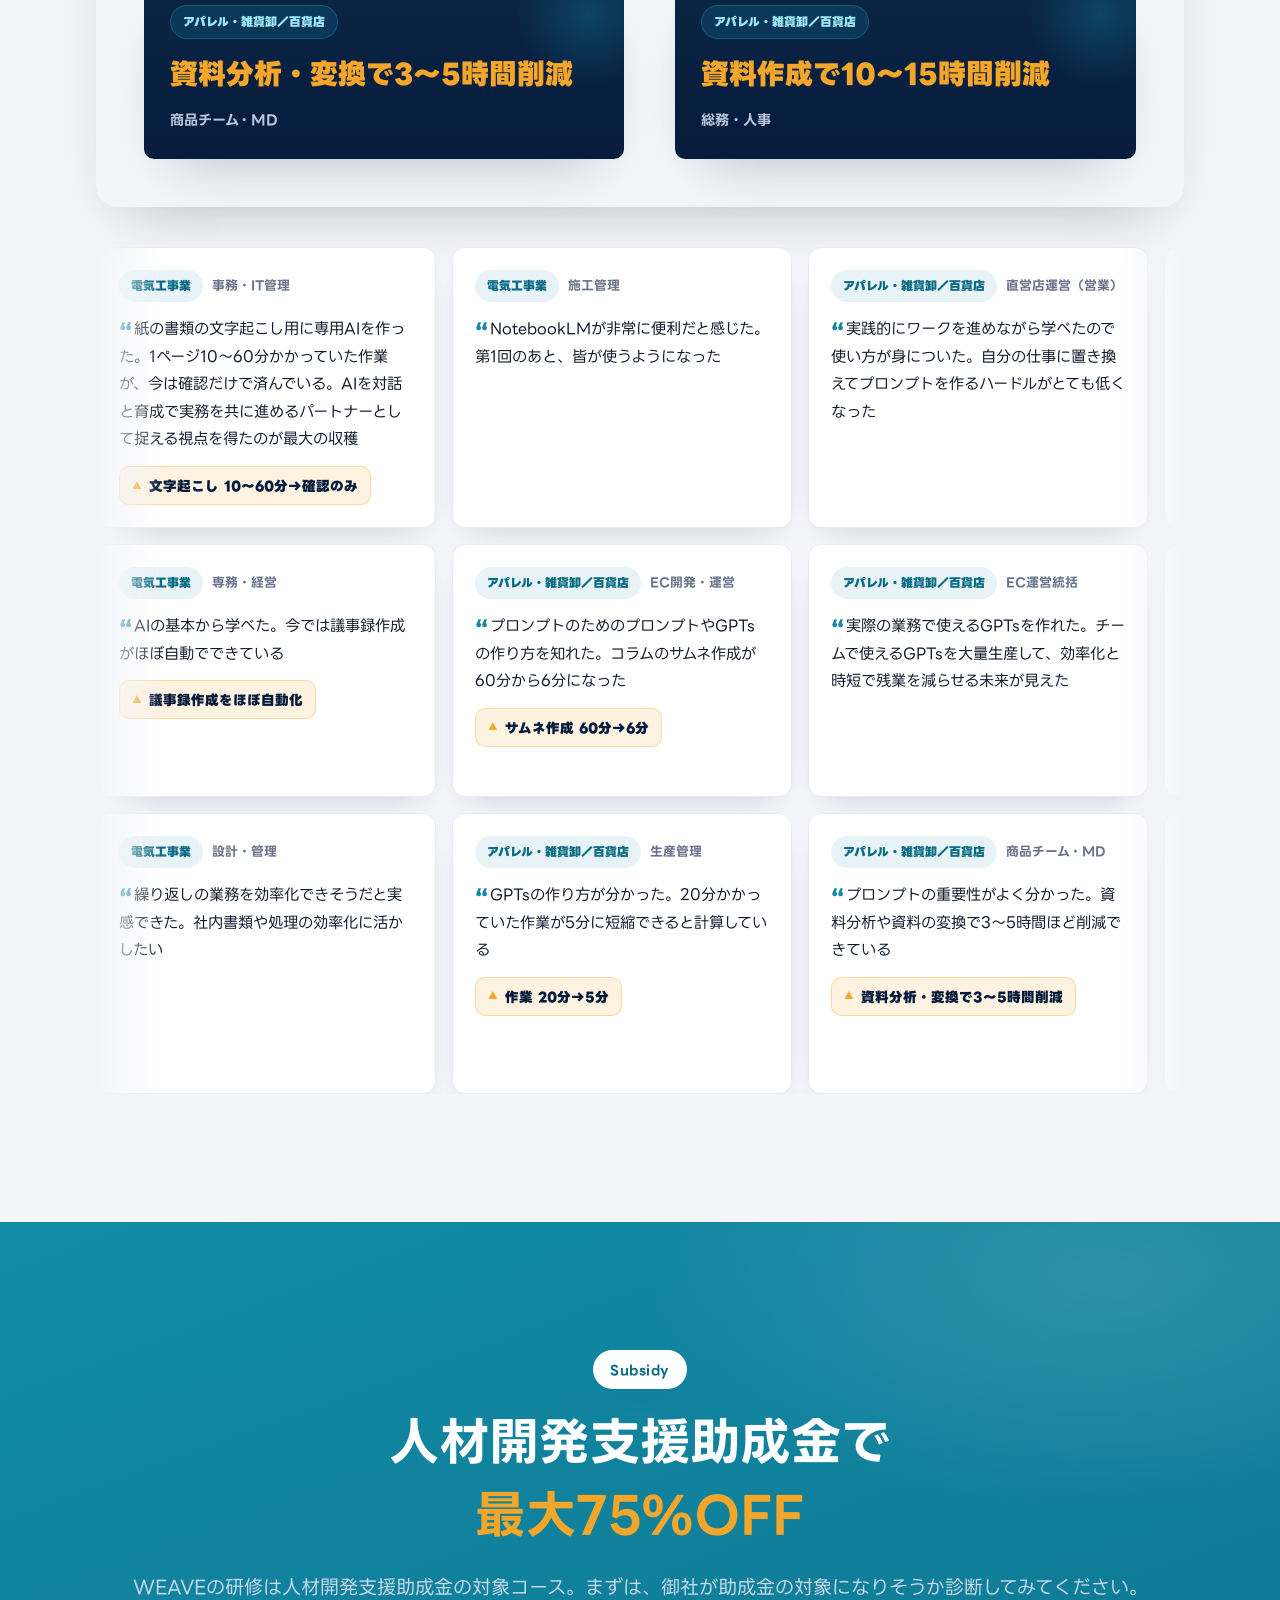
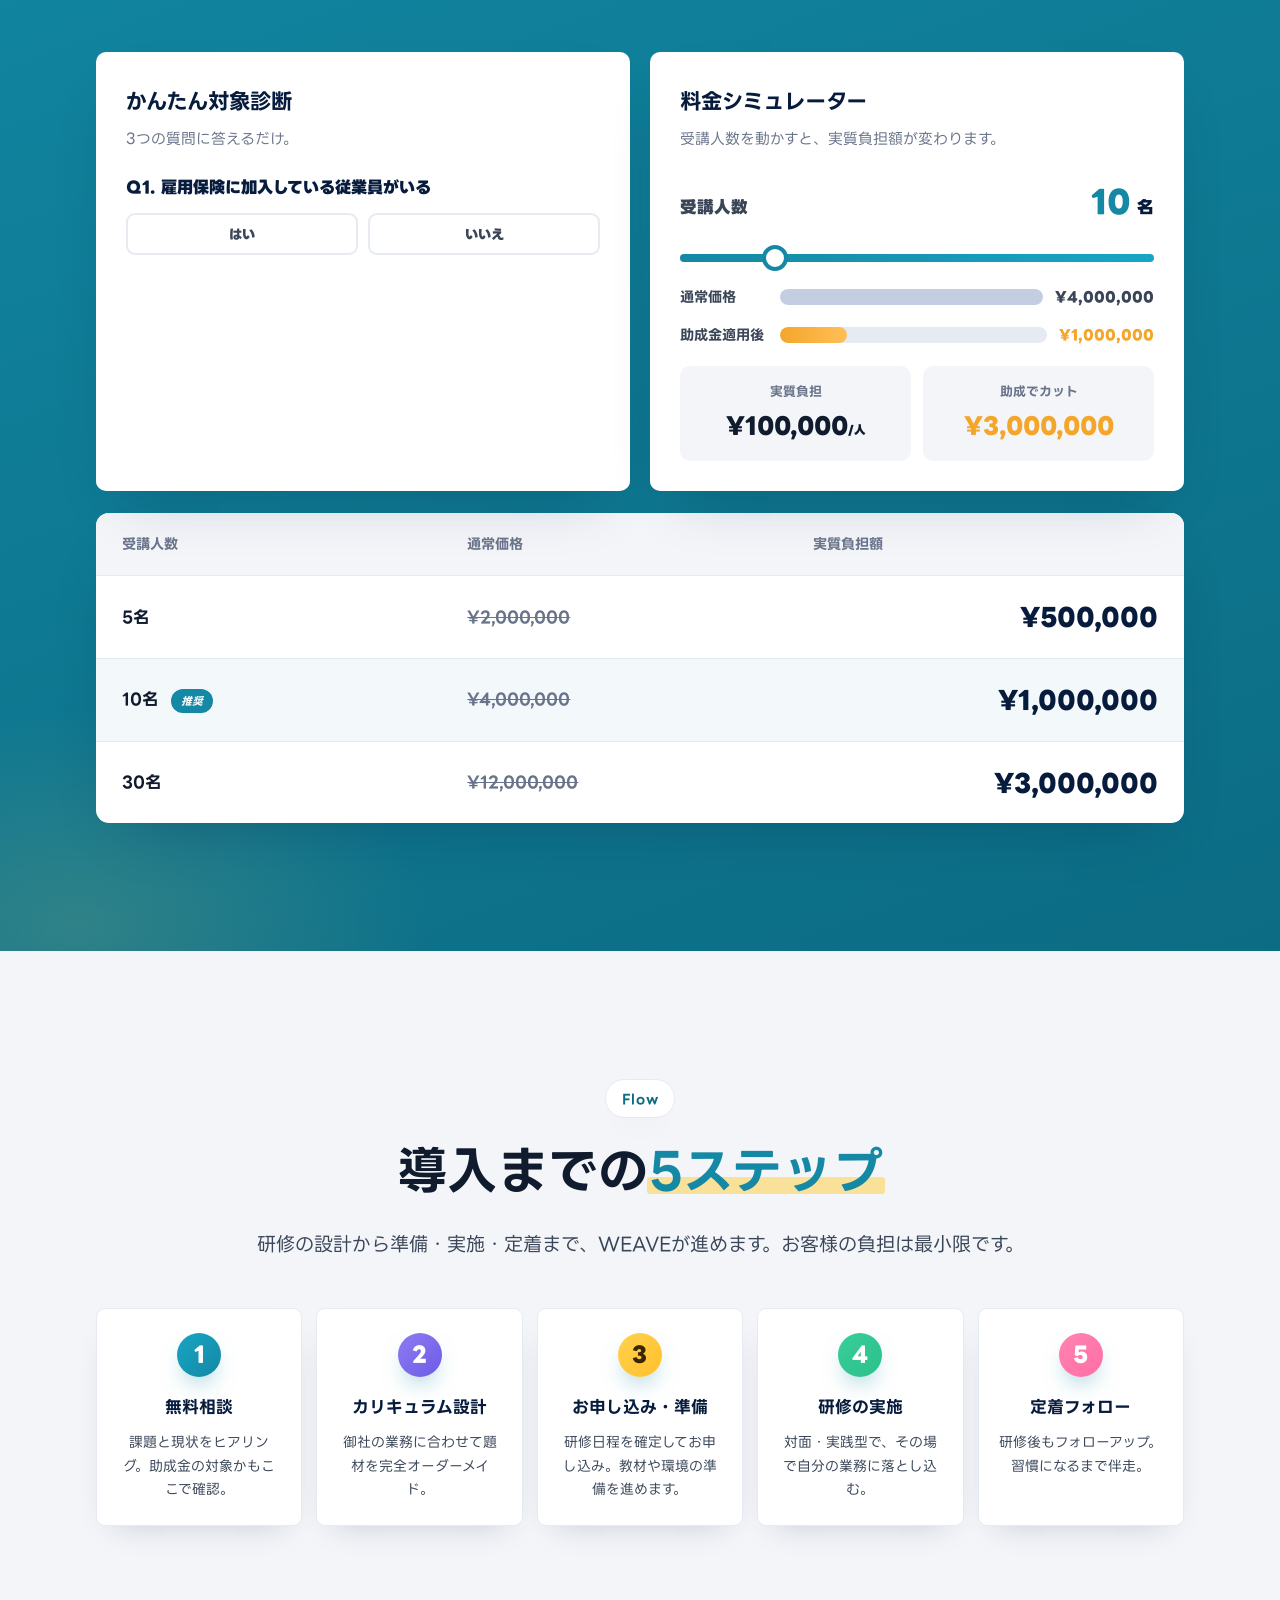
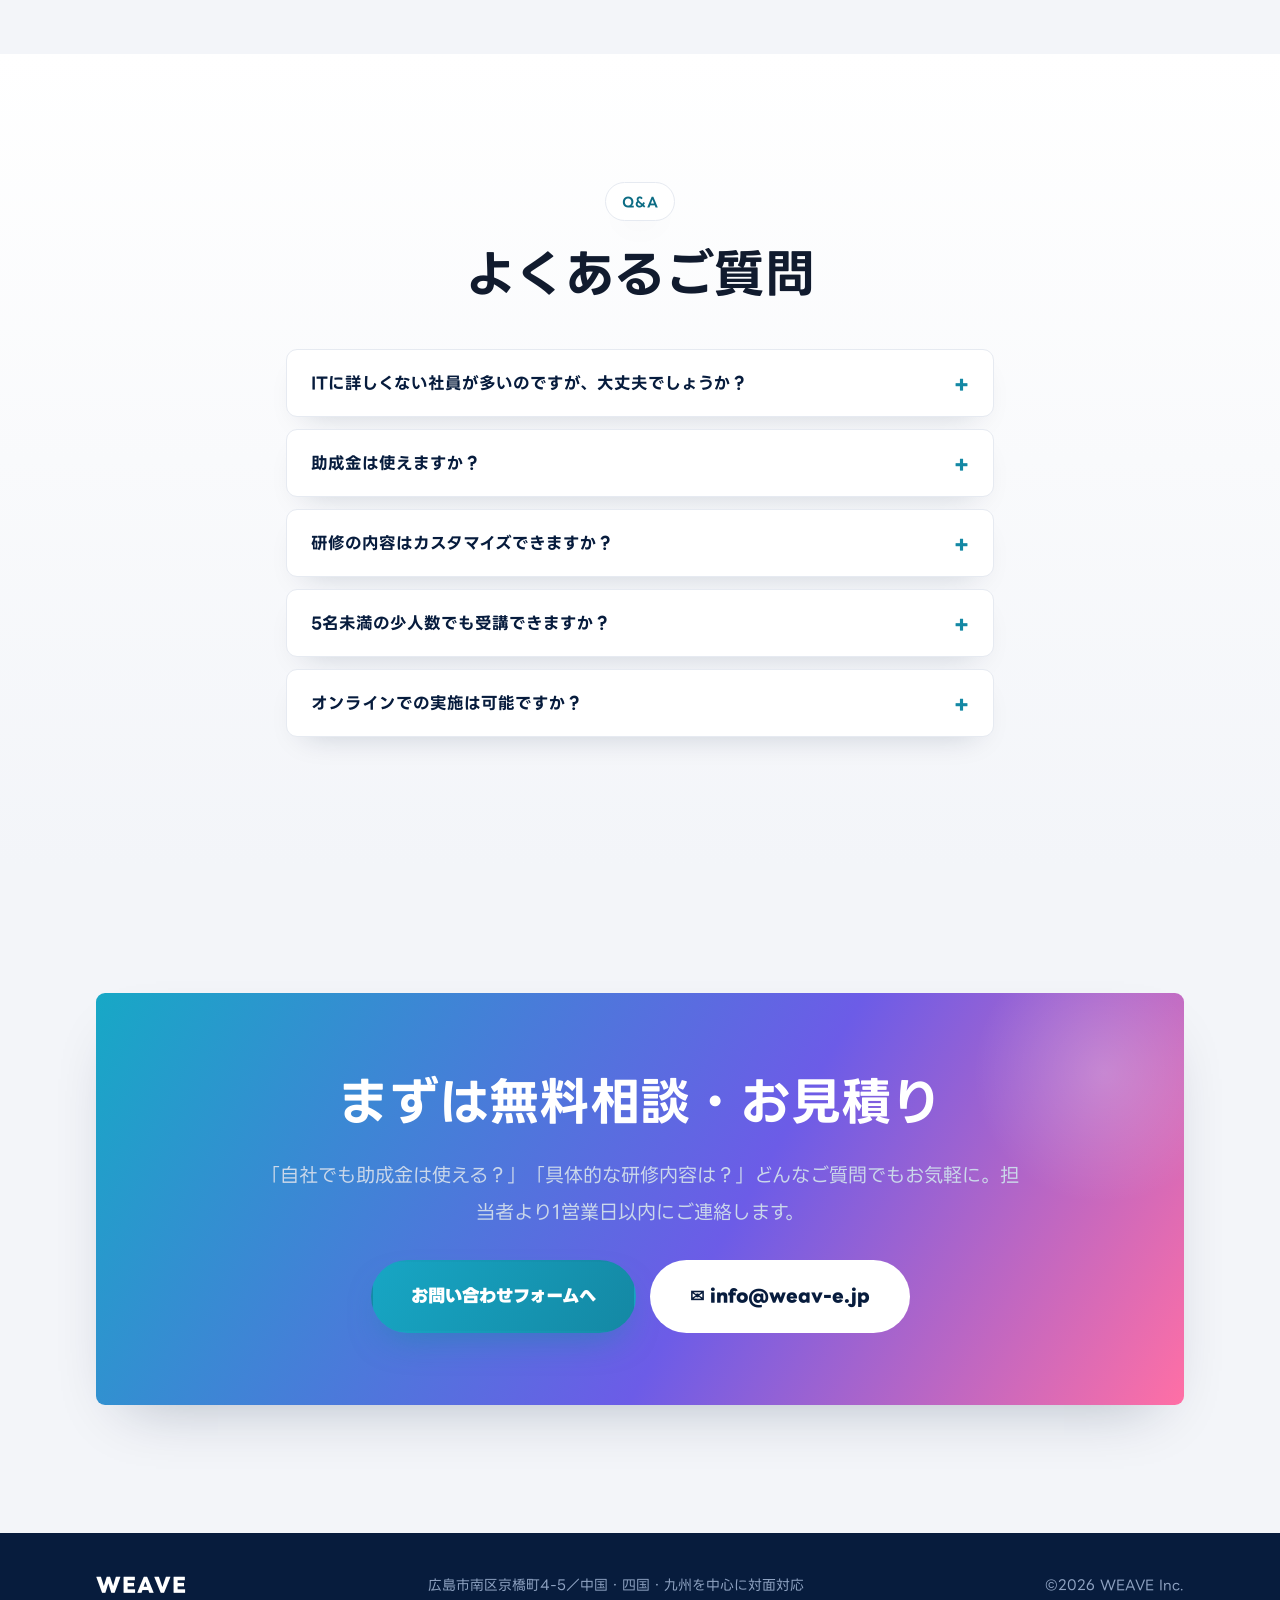
==== commit 841b2438: "v19: 選ばれる理由の各ポイントのビジュアルを4:3の同サイズ枠に統一(写真=cover/ピラミッド・地図=白枠内contain) Co-Authored-By: Claude Opus 4.8 <" ====
--- a/index.html
+++ b/index.html
@@ -159,7 +159,7 @@
           <li>ITが苦手な方にも、直感的に伝わる研修にします。</li>
         </ul>
       </div>
-      <div class="feat-visual"><img src="assets/img/koushi.webp" alt="講師が解説する様子"></div>
+      <div class="feat-visual"><div class="fv-box"><img class="fv-cover" src="assets/img/koushi.webp" alt="講師が解説する様子"></div></div>
     </div>
 
     <div class="feat feat-purple rev reveal">
@@ -171,7 +171,7 @@
           <li>WEAVEは「自ら体験する（75%）」まで設計するから、翌日から現場で使えます。</li>
         </ul>
       </div>
-      <div class="feat-visual"><img class="pyr-img" src="assets/img/learning-pyramid.jpg" alt="ラーニングピラミッド：学習定着率は自ら体験する75%・人に教える90%"></div>
+      <div class="feat-visual"><div class="fv-box fv-white"><img class="fv-contain" src="assets/img/learning-pyramid.jpg" alt="ラーニングピラミッド：学習定着率は自ら体験する75%・人に教える90%"></div></div>
     </div>
 
     <div class="feat feat-teal reveal">
@@ -183,7 +183,7 @@
           <li>参加者の職種（営業・事務・製造・管理職 など）に合わせて、扱う業務やワークを変えます。</li>
         </ul>
       </div>
-      <div class="feat-visual"><img src="assets/img/training2.webp" alt="自社業務を題材にしたワーク"></div>
+      <div class="feat-visual"><div class="fv-box"><img class="fv-cover" src="assets/img/training2.webp" alt="自社業務を題材にしたワーク"></div></div>
     </div>
 
     <div class="feat feat-purple rev reveal">
@@ -195,9 +195,7 @@
           <li>オンライン・ハイブリッドでの実施も、もちろん対応します。</li>
         </ul>
       </div>
-      <div class="feat-visual">
-        <div class="jpmap"><img src="assets/img/japan-map-hub.svg" alt="広島本社から北海道・東京・大阪・福岡・沖縄など全国へ対応することを示す日本地図"></div>
-      </div>
+      <div class="feat-visual"><div class="fv-box fv-white"><img class="fv-contain" src="assets/img/japan-map-hub.svg" alt="広島本社から北海道・東京・大阪・福岡・沖縄など全国へ対応することを示す日本地図"></div></div>
     </div>
   </div>
 </section>
--- a/styles.css
+++ b/styles.css
@@ -557,3 +557,10 @@
 .jp-pin::after{content:"";position:absolute;inset:4px;border-radius:50%;background:#fff}
 @keyframes jpp{0%,100%{box-shadow:0 0 0 4px rgba(244,166,42,.25),0 5px 12px -3px rgba(244,166,42,.8)}50%{box-shadow:0 0 0 8px rgba(244,166,42,.08),0 5px 12px -3px rgba(244,166,42,.8)}}
 .jp-label{position:absolute;left:50%;bottom:16px;transform:translateX(-50%);background:linear-gradient(120deg,var(--teal-2),var(--teal));color:#fff;font-family:var(--round);font-weight:800;font-size:.95rem;padding:9px 20px;border-radius:100px;box-shadow:0 12px 24px -10px rgba(20,136,164,.6);white-space:nowrap}
+
+/* 選ばれる理由：ビジュアルを全ポイント同サイズ(4:3)に統一 */
+.fv-box{width:100%;aspect-ratio:4/3;border-radius:14px;overflow:hidden;box-shadow:0 22px 44px -22px rgba(0,0,0,.5)}
+.fv-box.fv-white{background:#fff}
+.fv-box img{width:100%;height:100%;display:block;border-radius:0;box-shadow:none}
+.fv-cover{object-fit:cover}
+.fv-contain{object-fit:contain;padding:16px}
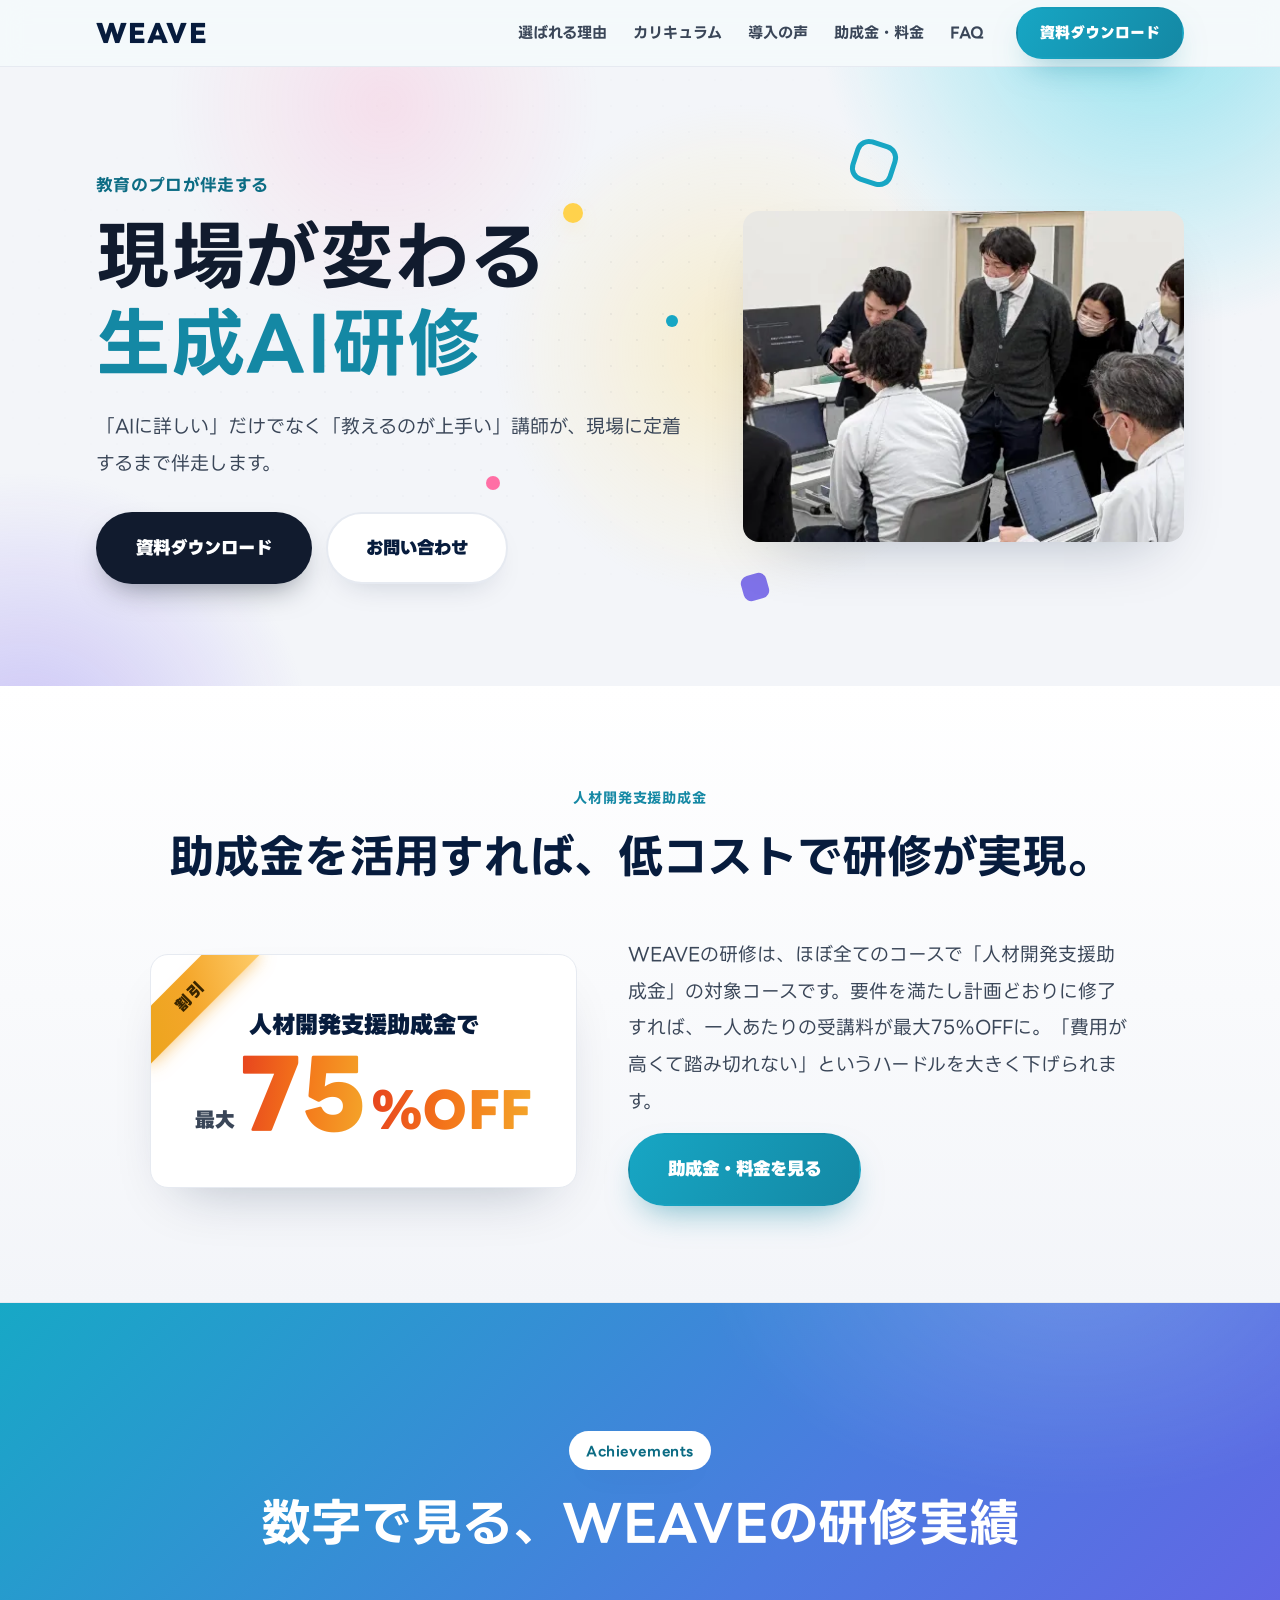
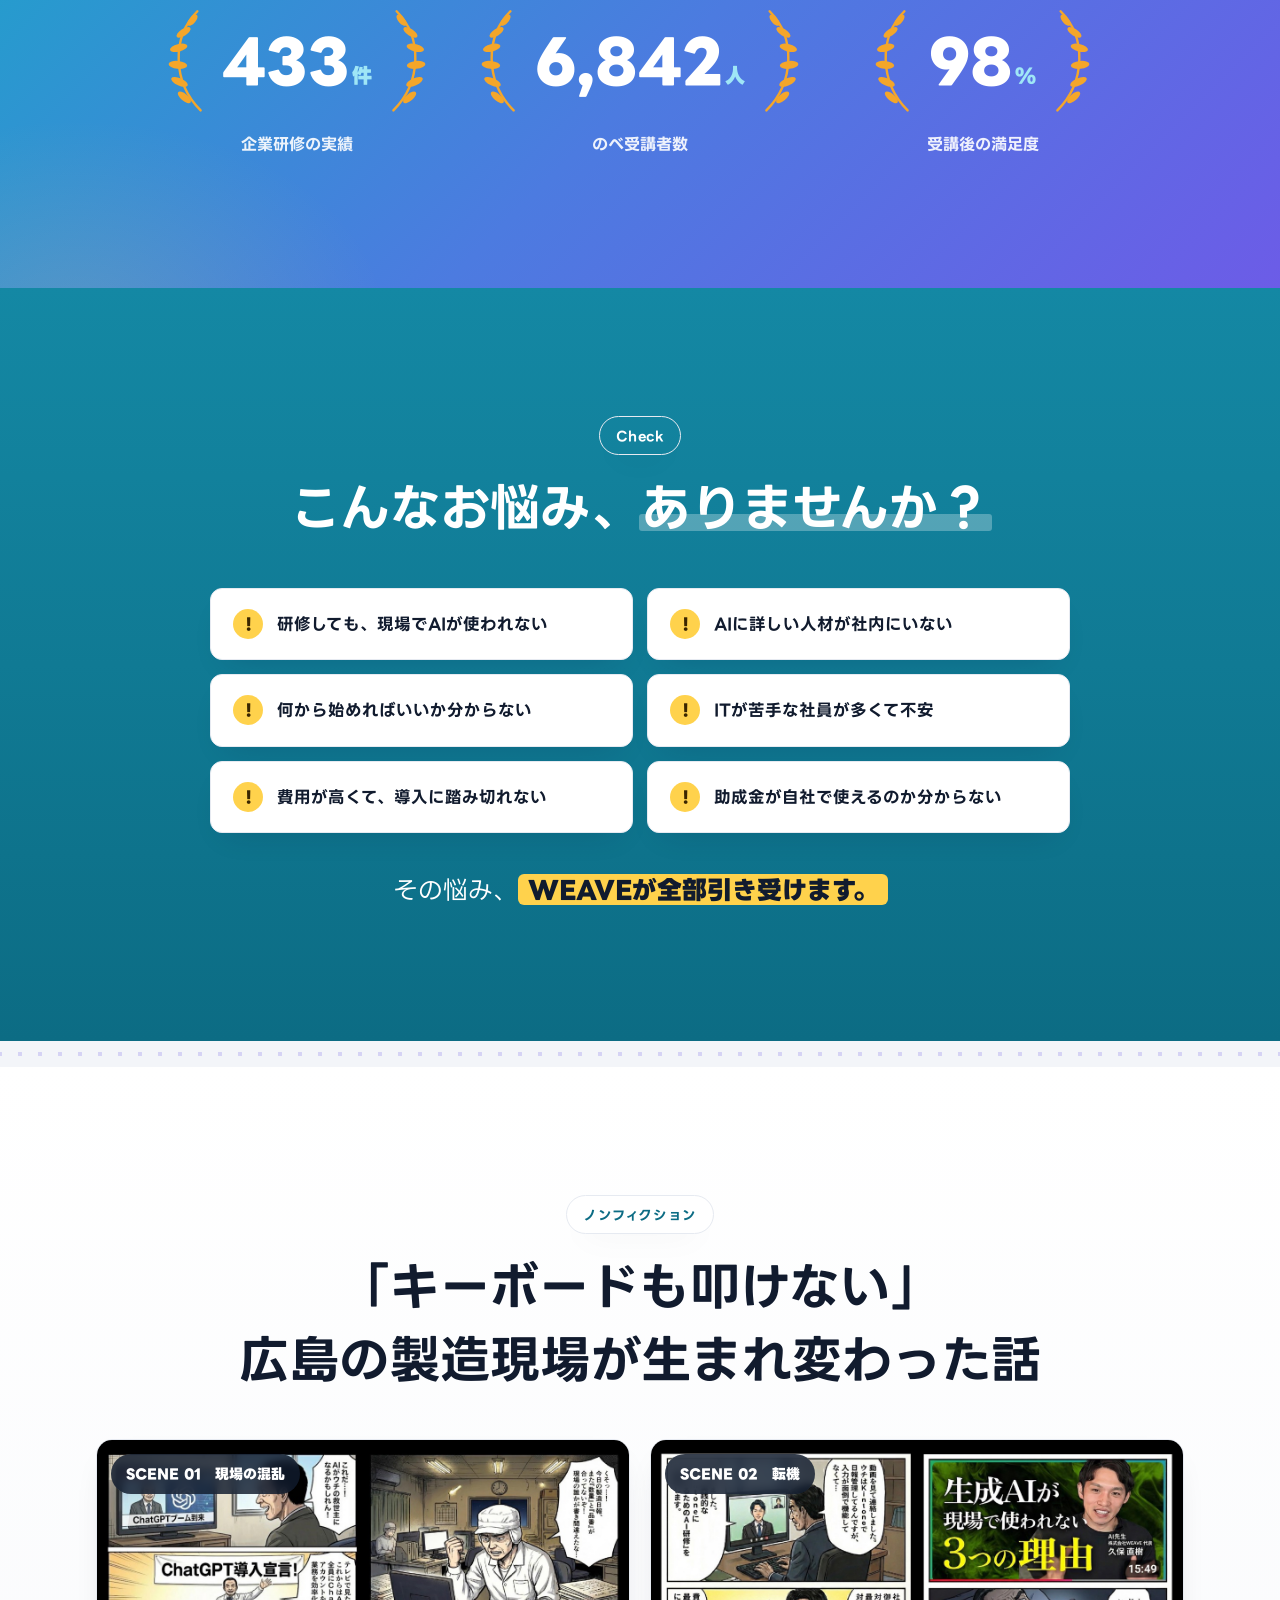
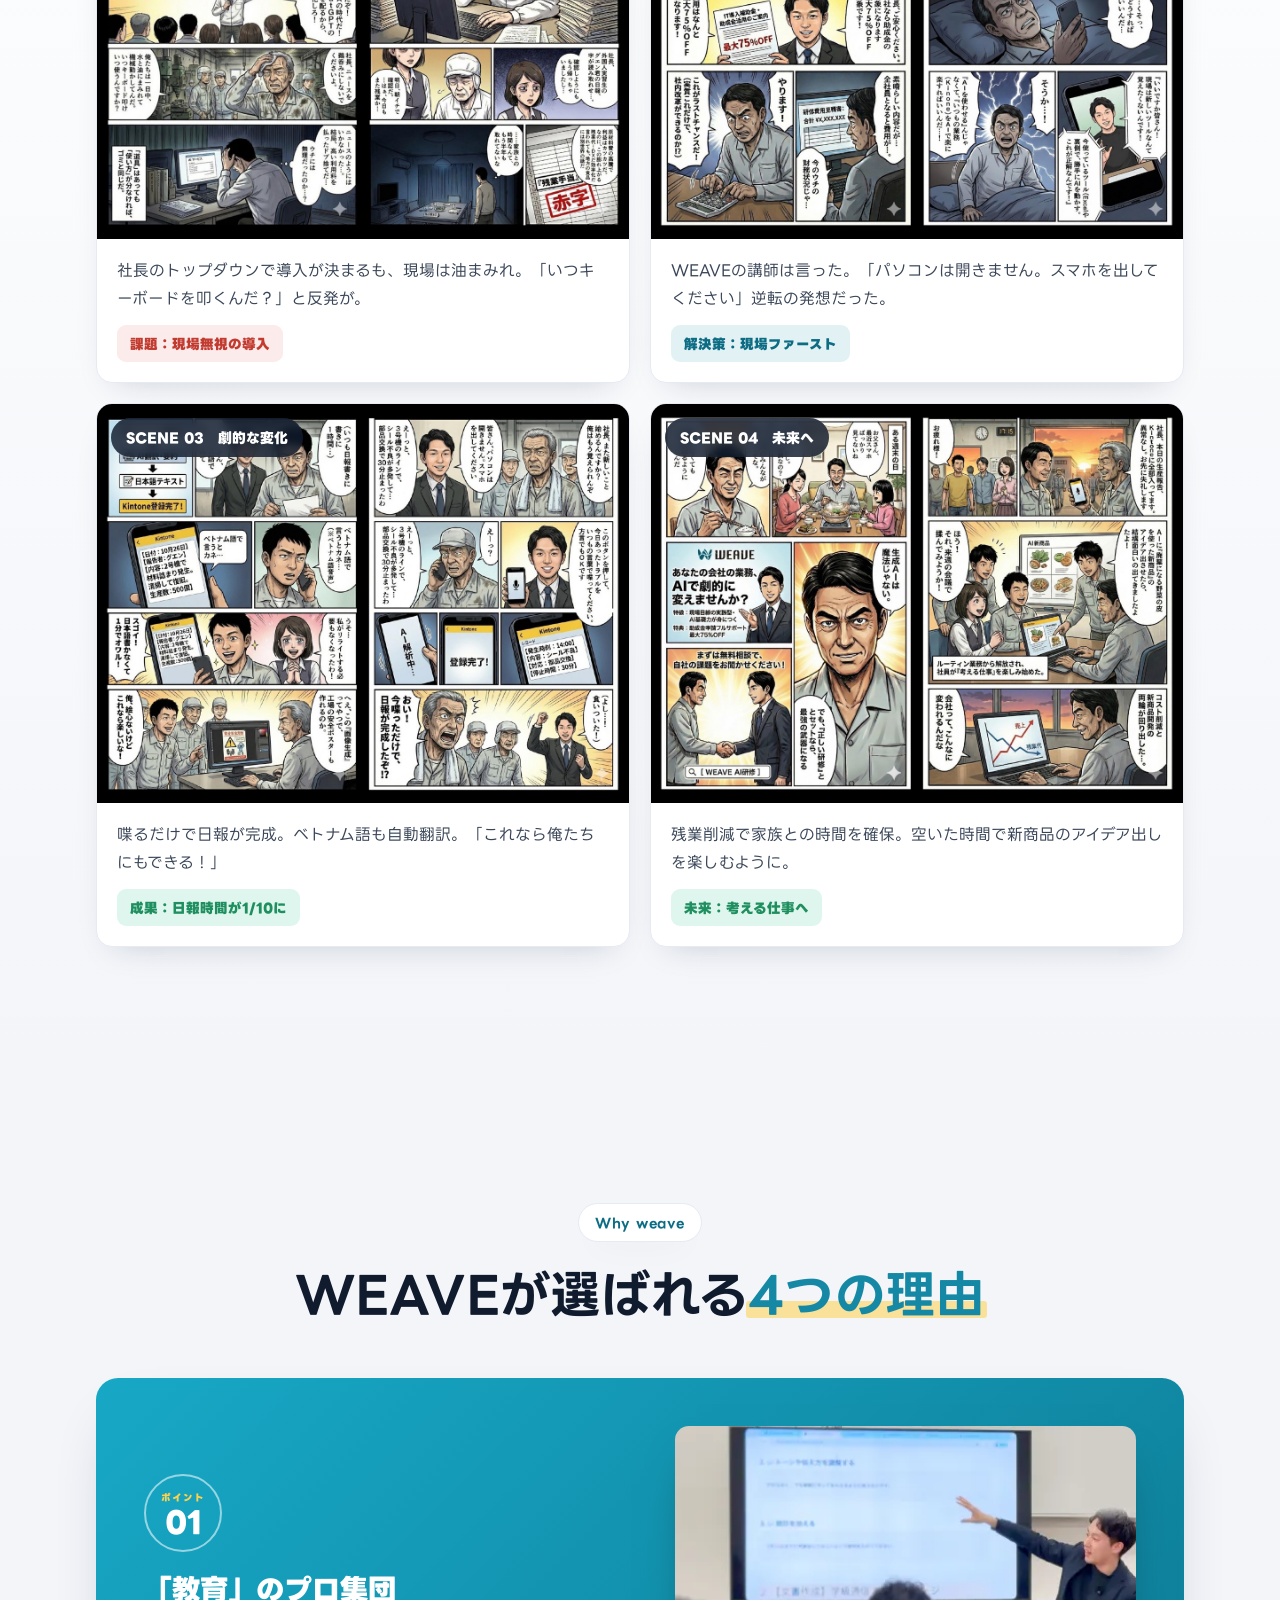
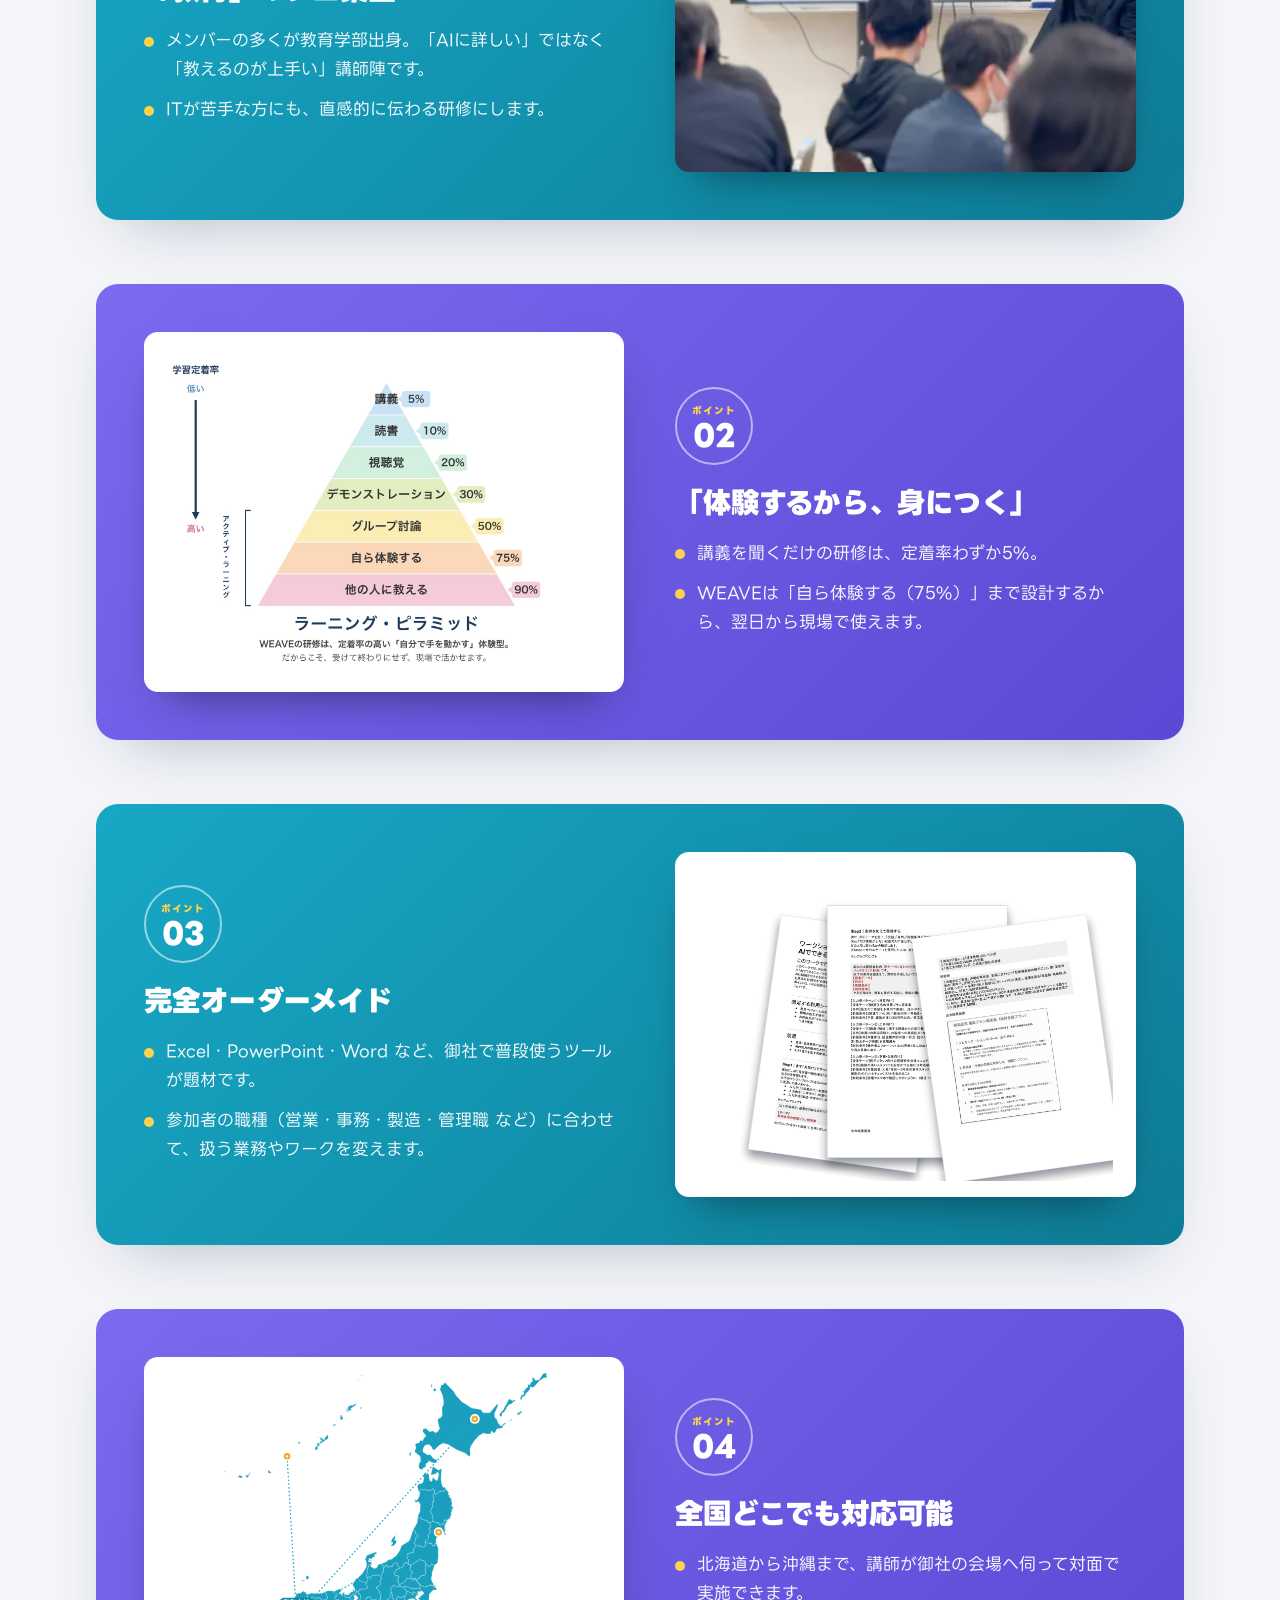
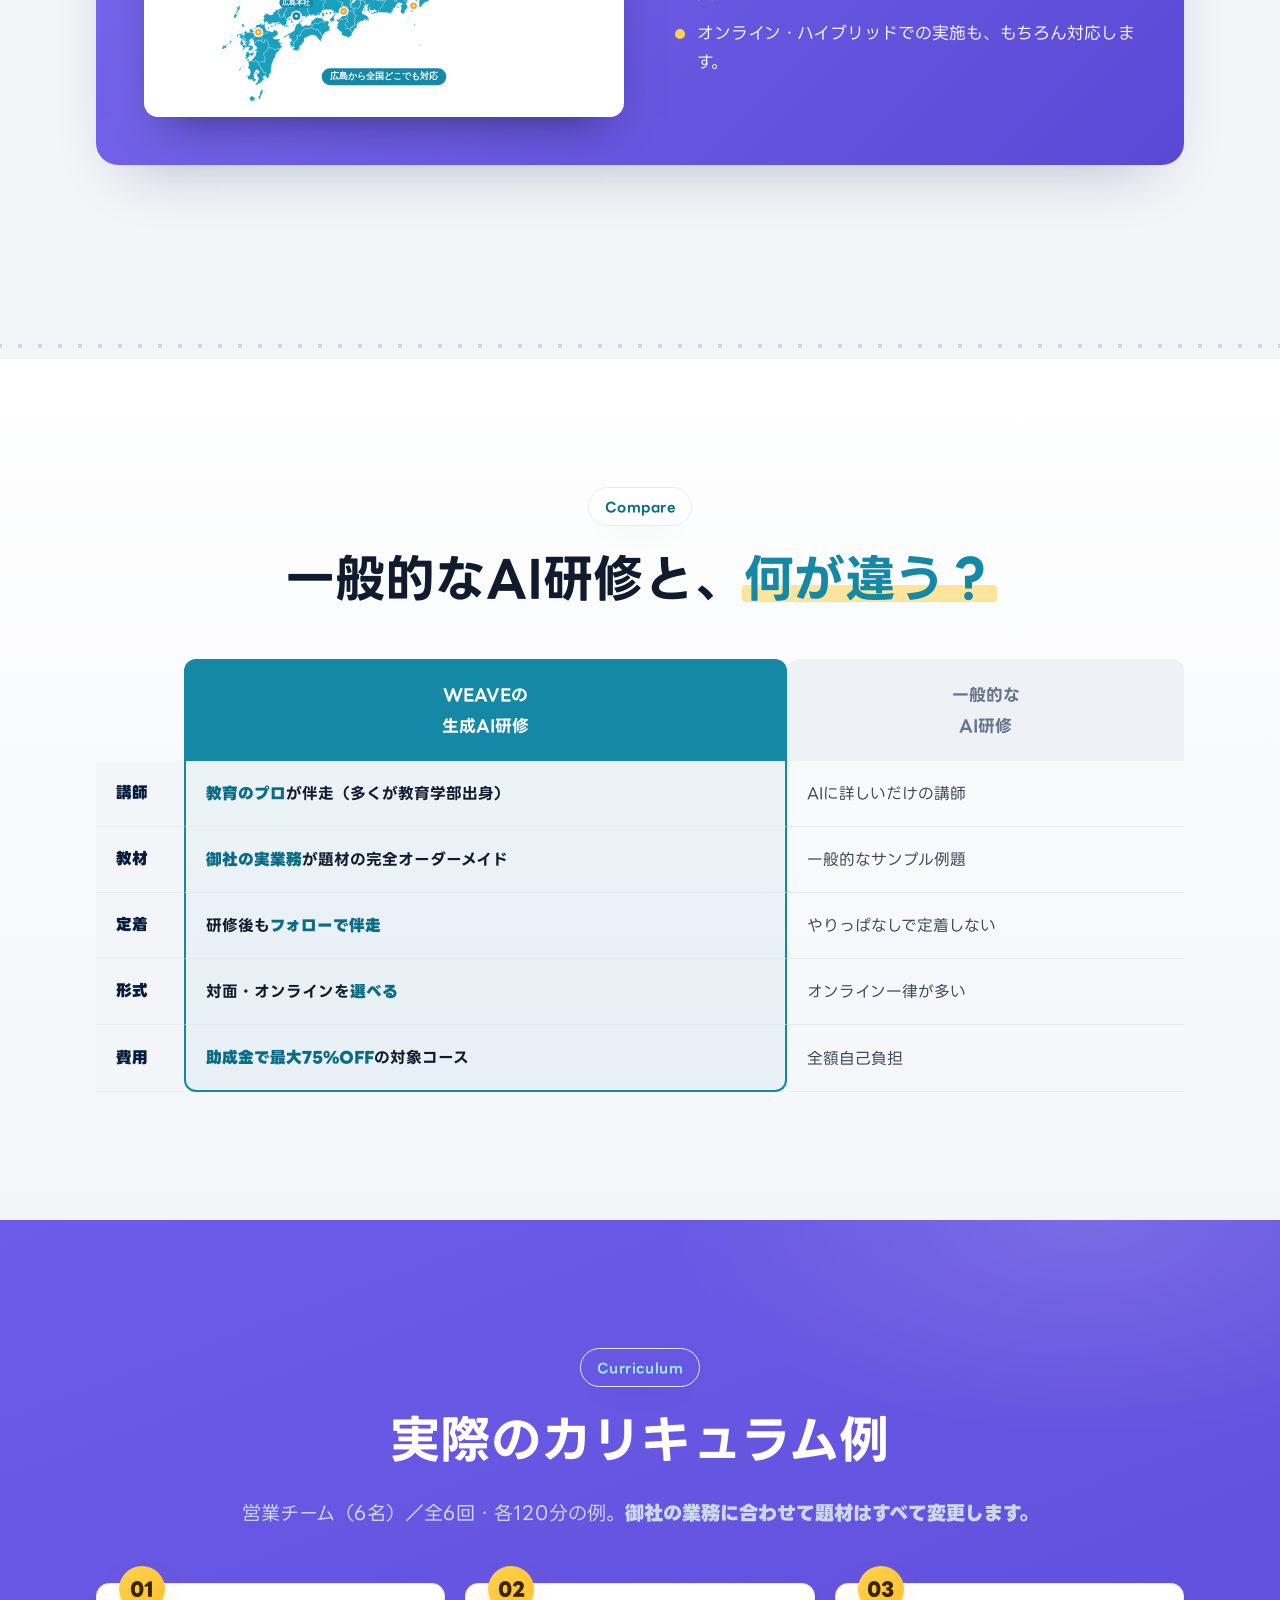
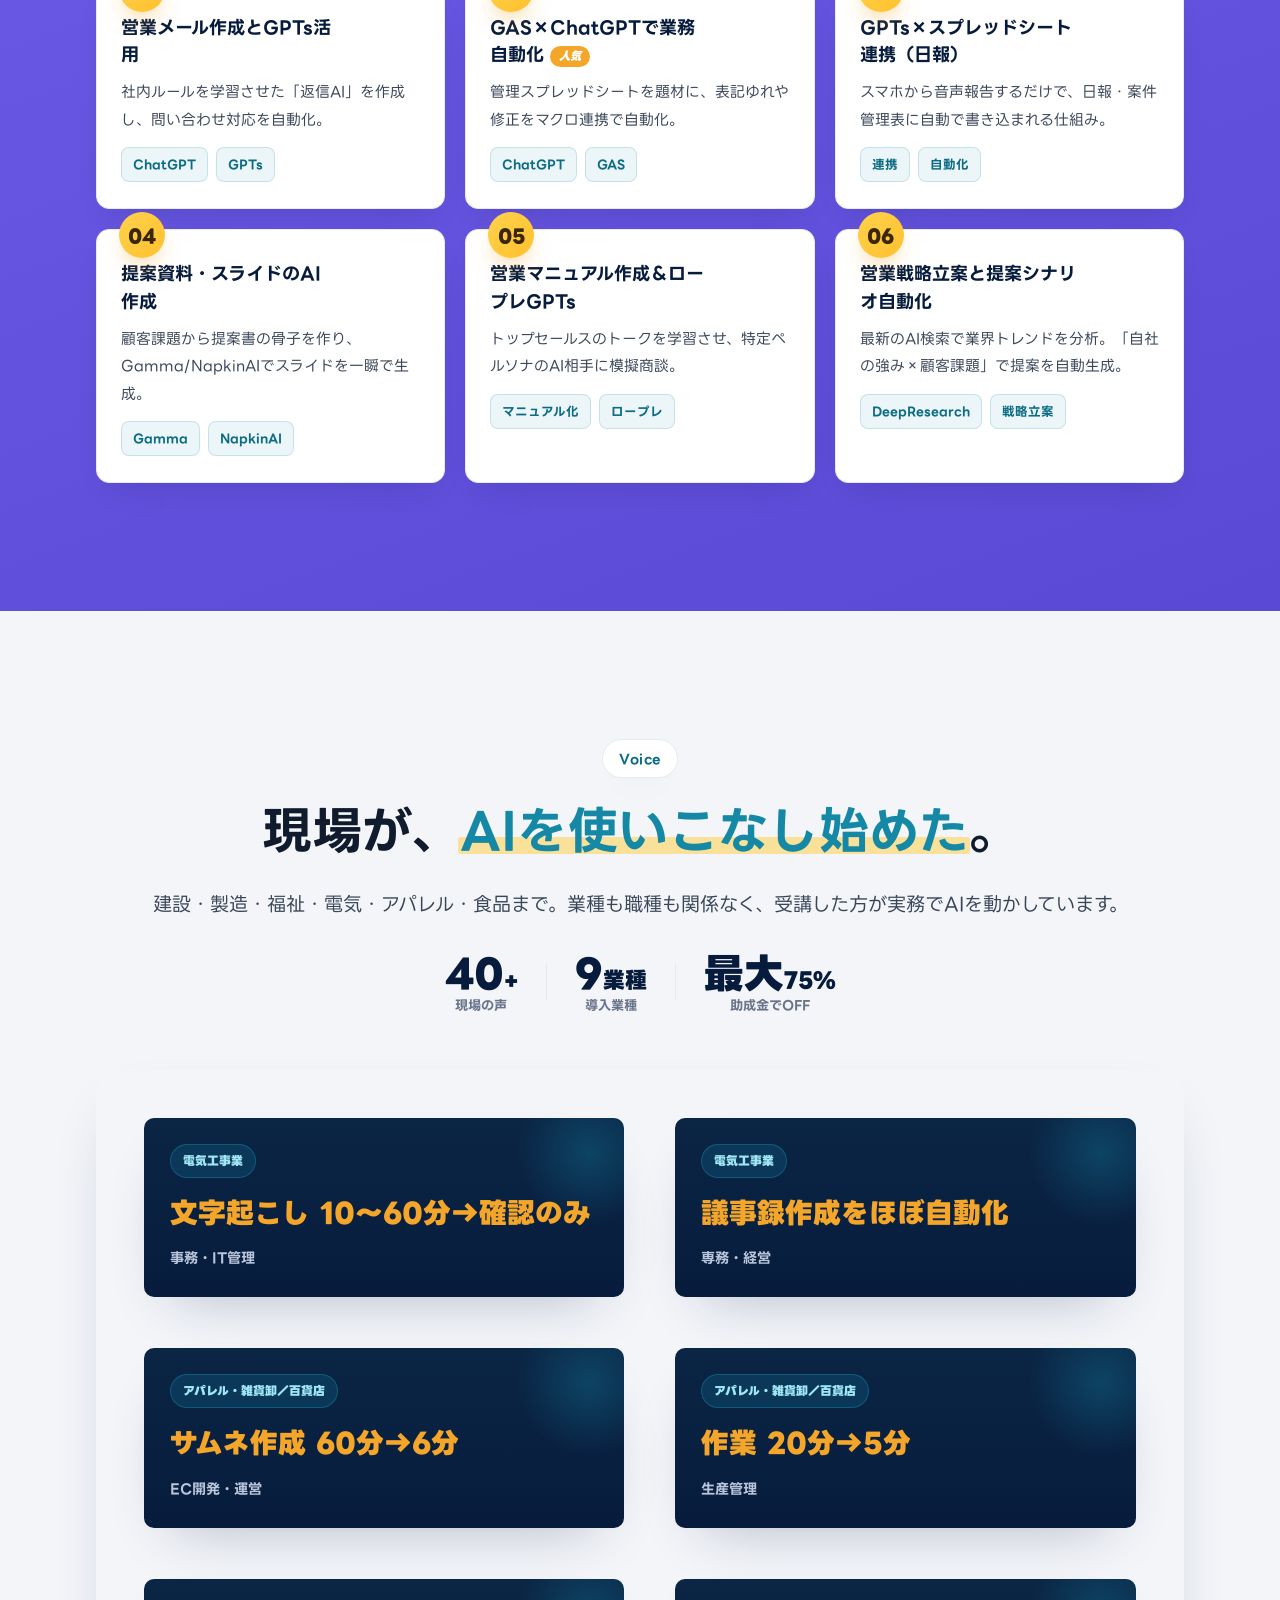
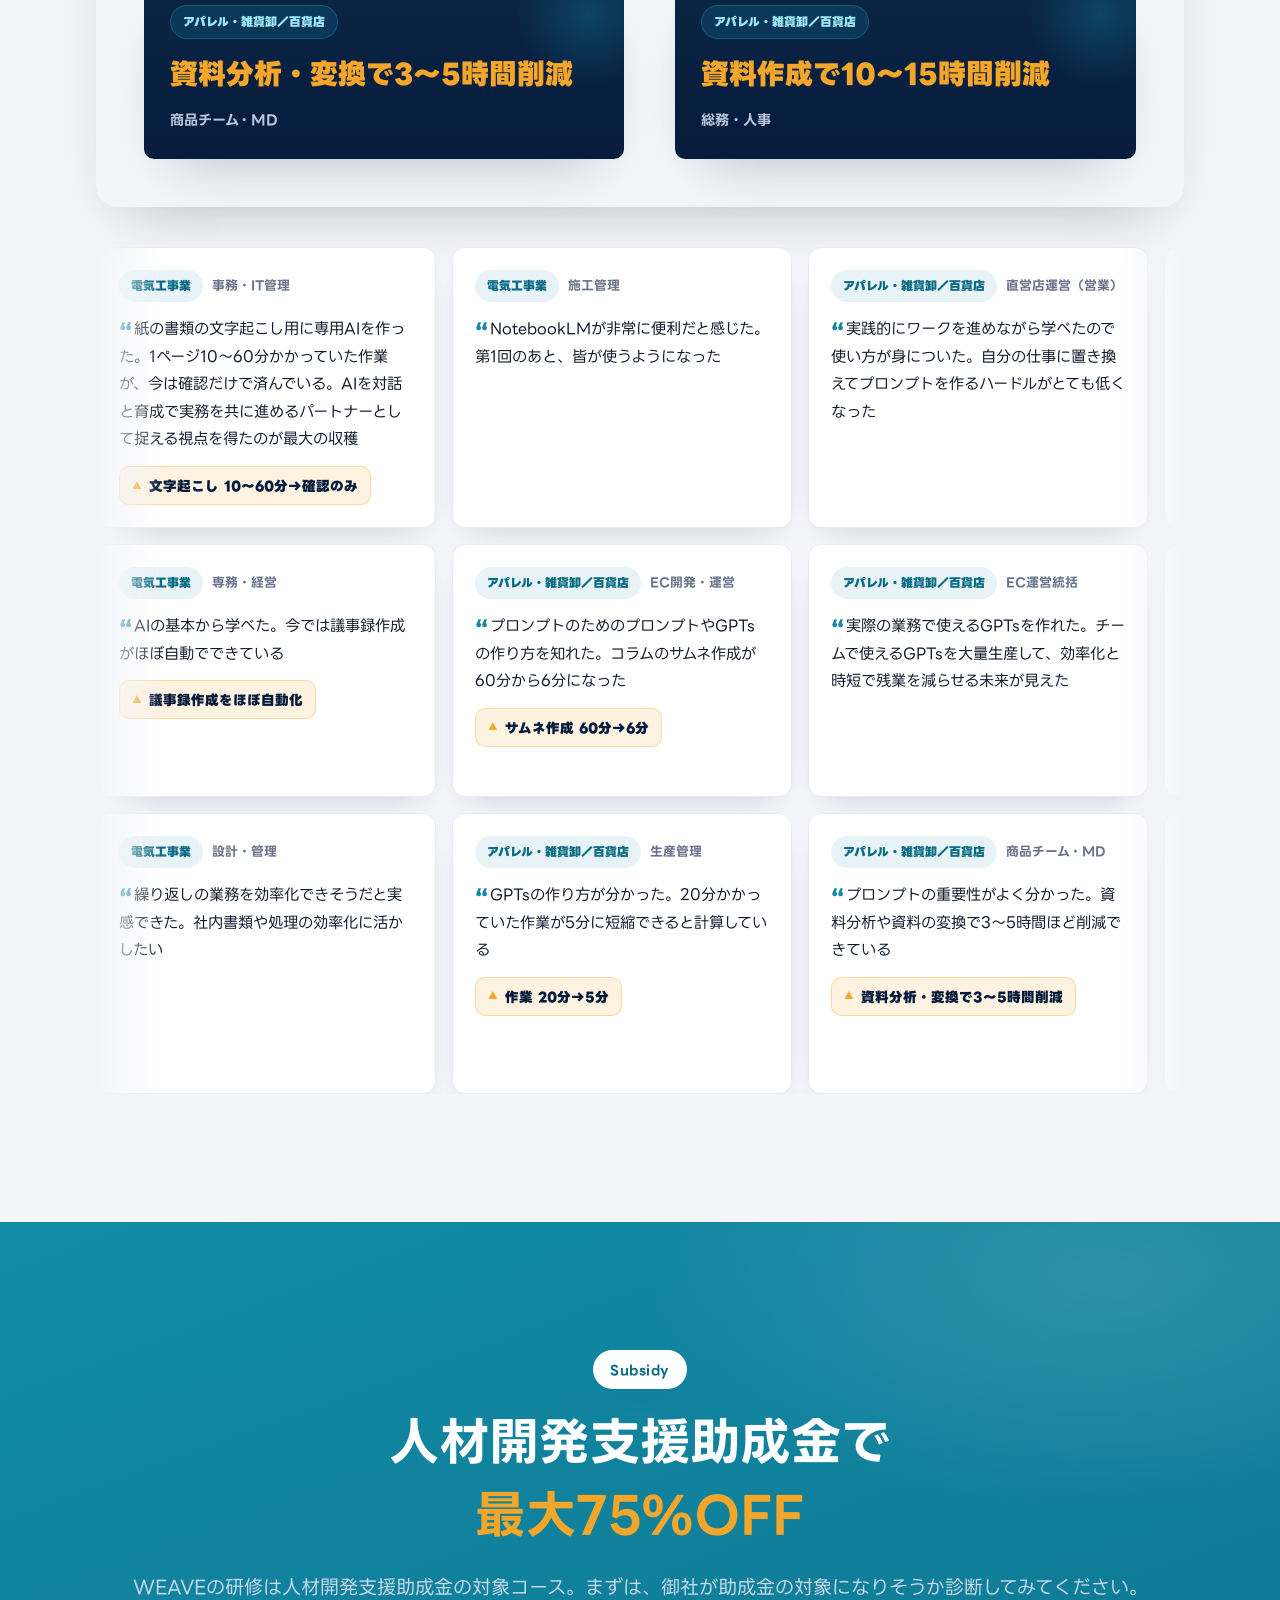
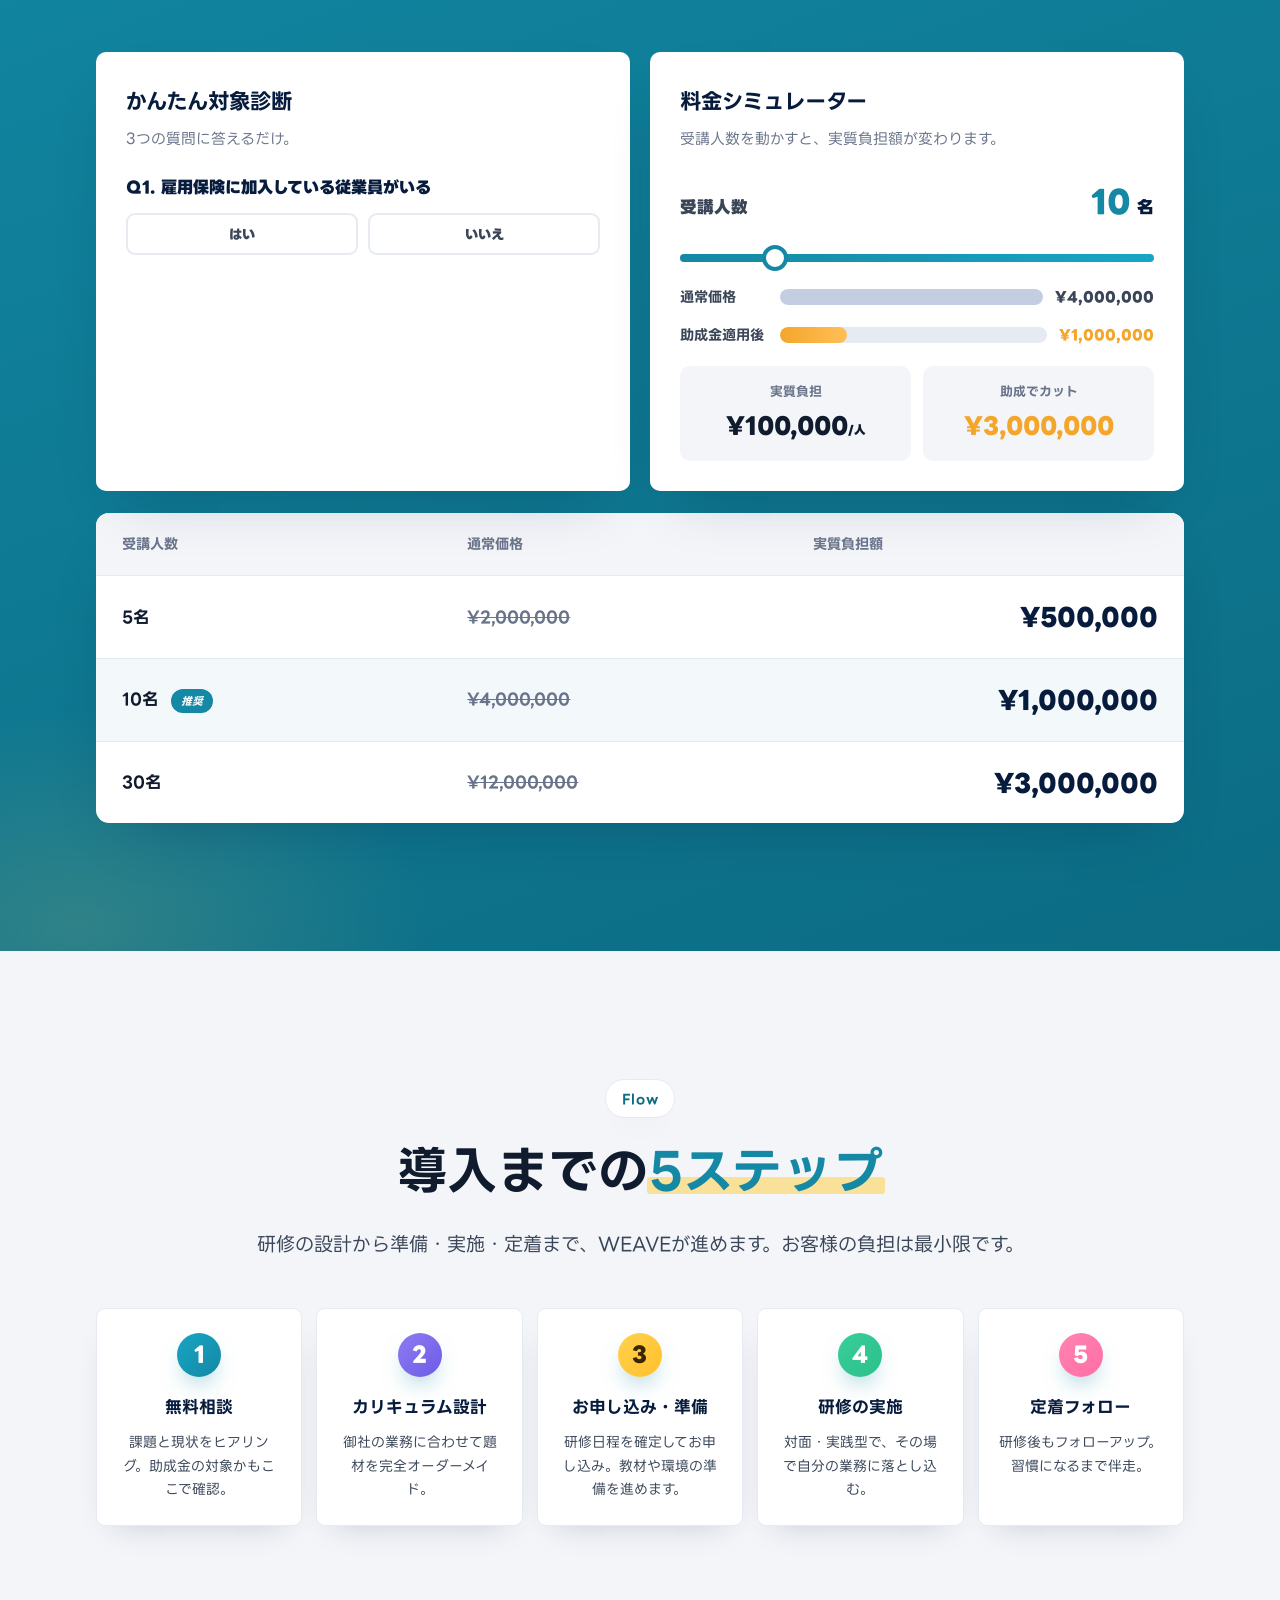
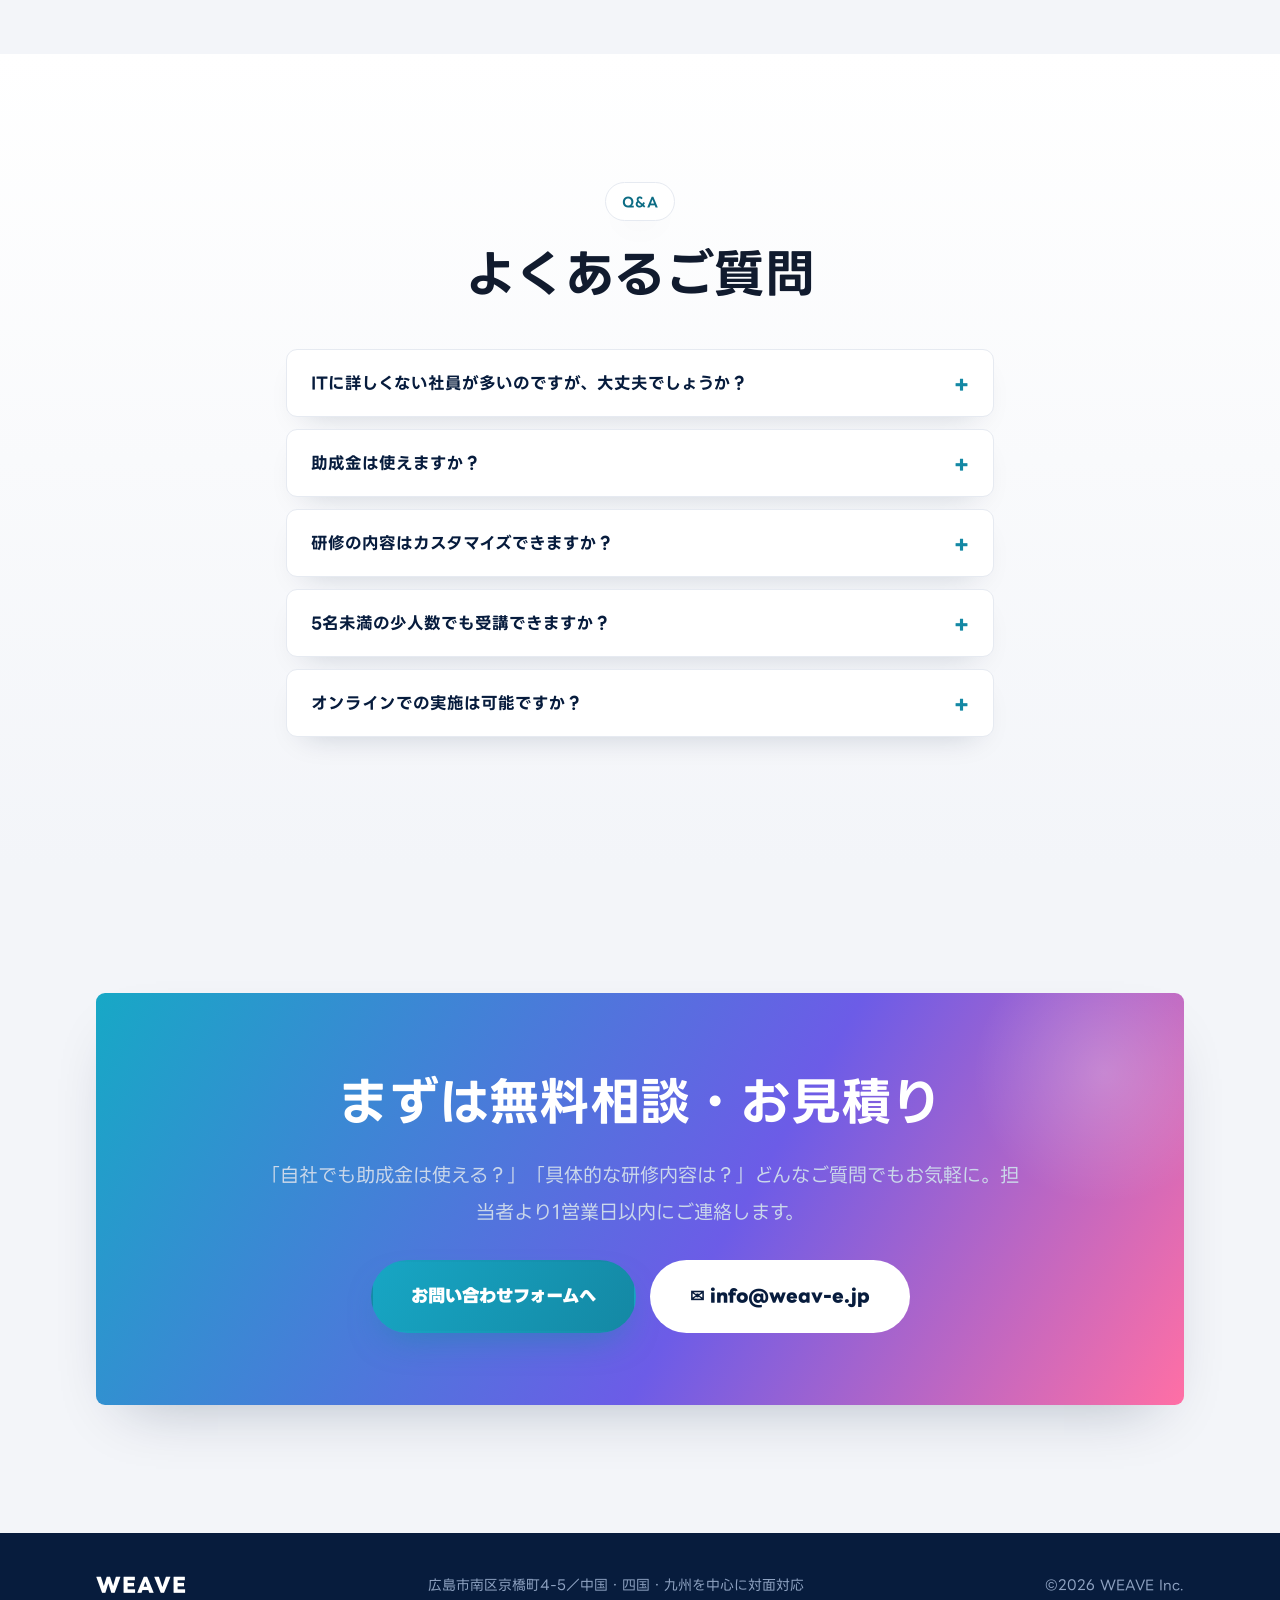
==== commit 69869f7b: "v20: 完全オーダーメイド(ポイント03)のビジュアルを、実際の研修手順書PDF3ページを扇状に重ねたモックアップ画像に差替え(受講企業名の表示なし) Co-Authored-By: Claude " ====
--- a/index.html
+++ b/index.html
@@ -183,7 +183,7 @@
           <li>参加者の職種（営業・事務・製造・管理職 など）に合わせて、扱う業務やワークを変えます。</li>
         </ul>
       </div>
-      <div class="feat-visual"><div class="fv-box"><img class="fv-cover" src="assets/img/training2.webp" alt="自社業務を題材にしたワーク"></div></div>
+      <div class="feat-visual"><div class="fv-box fv-white"><img class="fv-contain" src="assets/img/ordermade-docs.png" alt="御社の業務に合わせて作るオーダーメイドの研修手順書"></div></div>
     </div>
 
     <div class="feat feat-purple rev reveal">
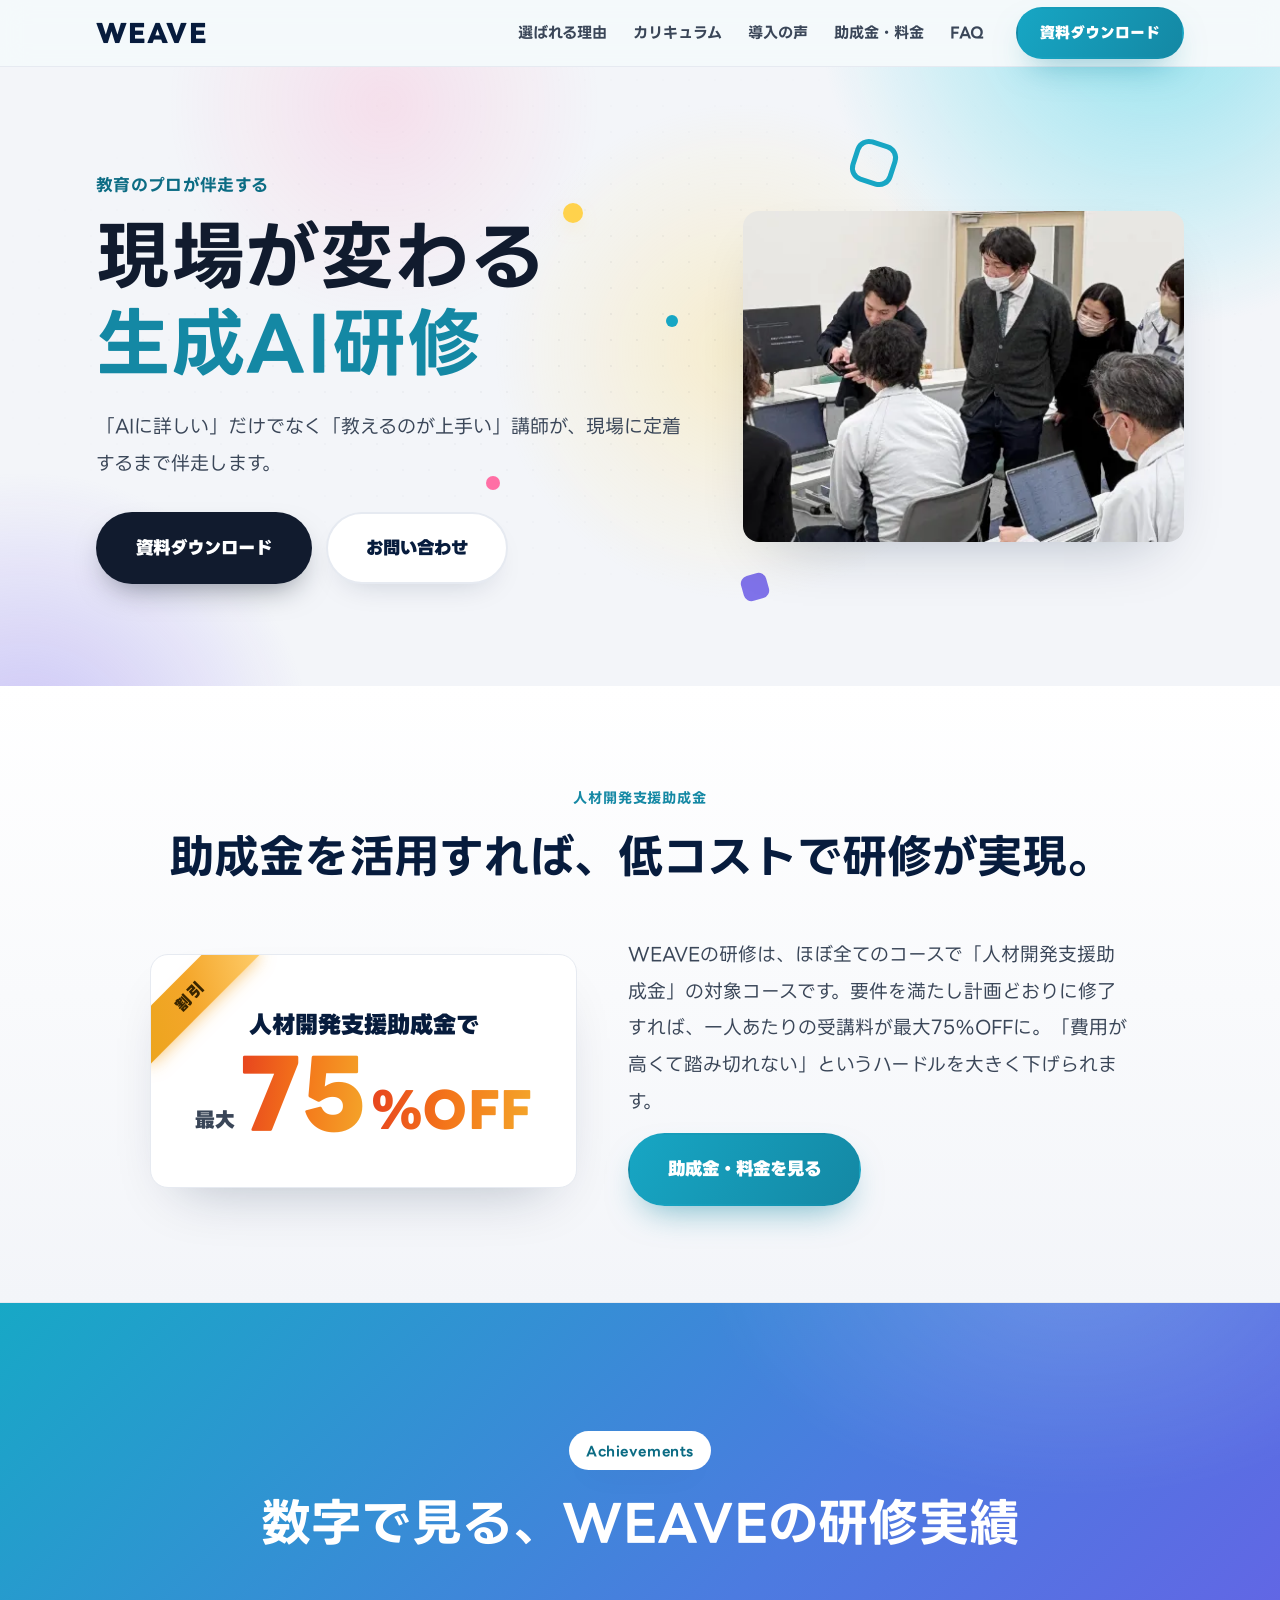
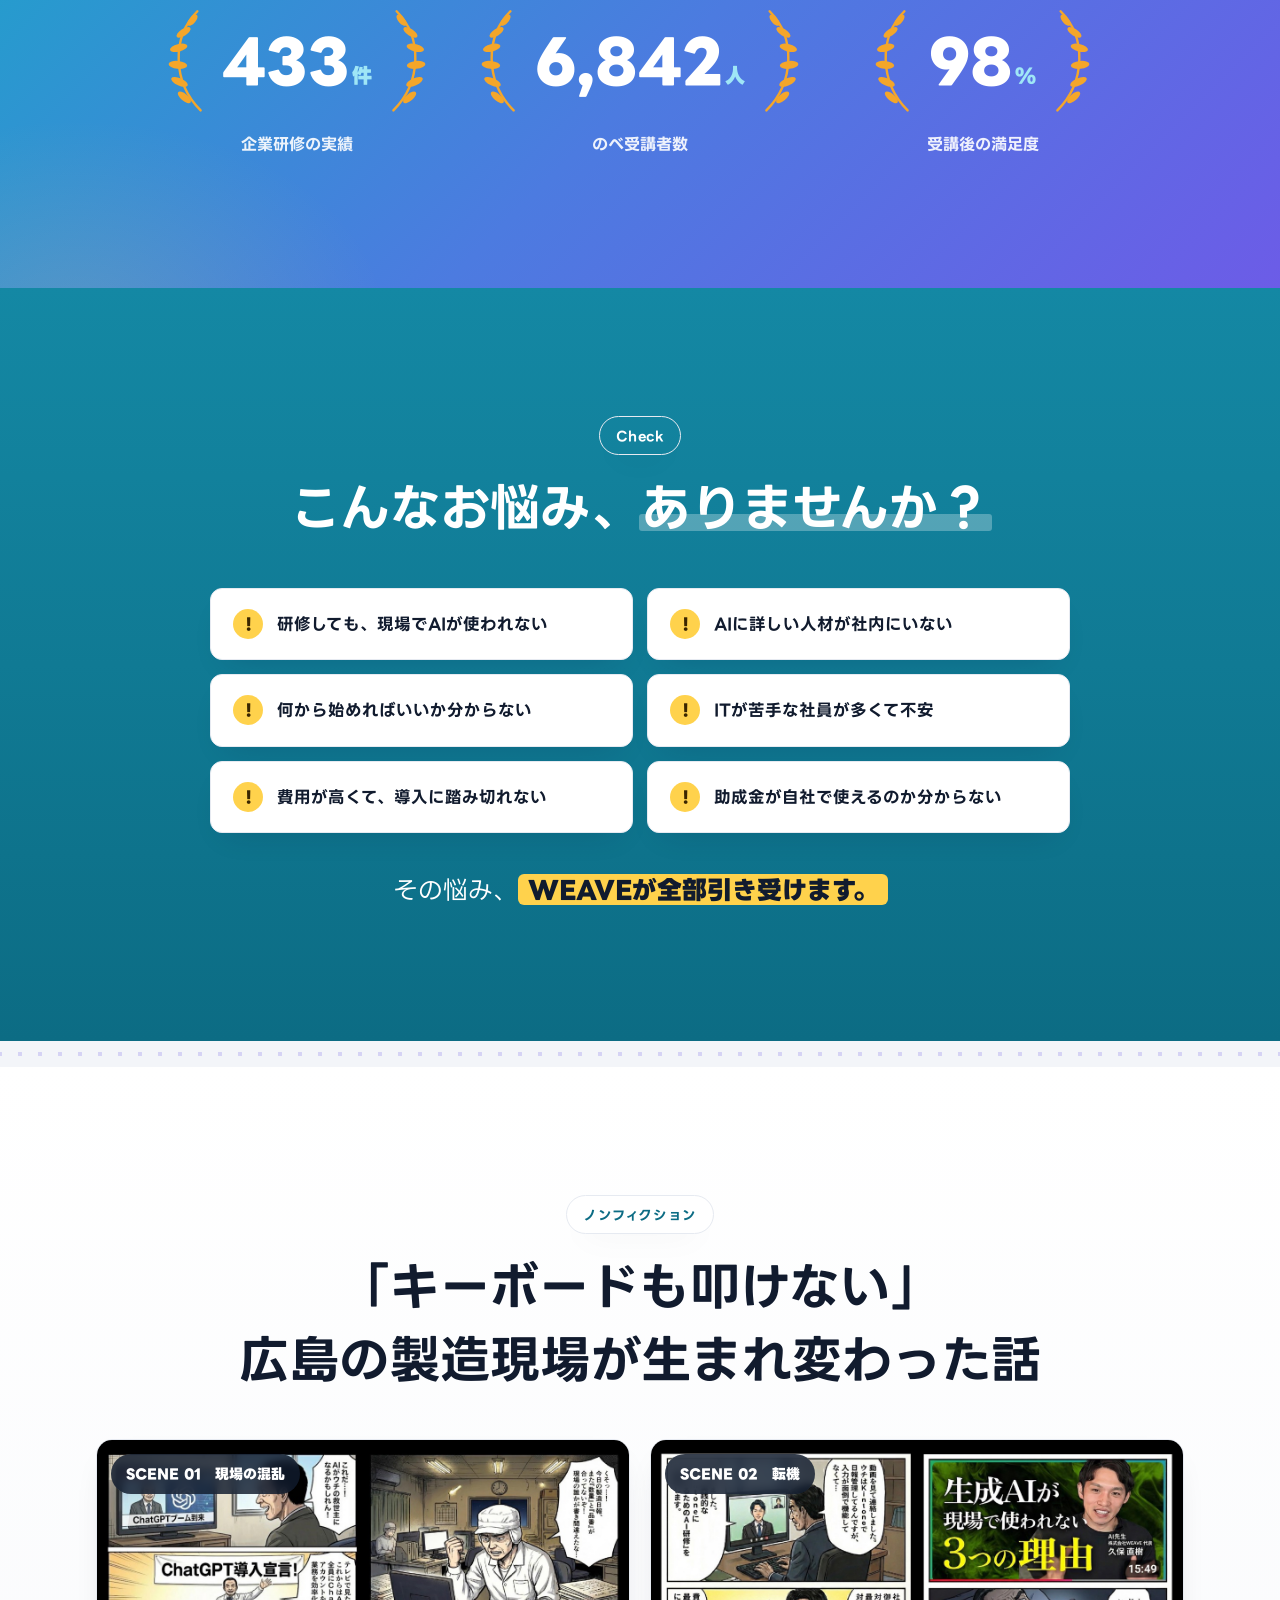
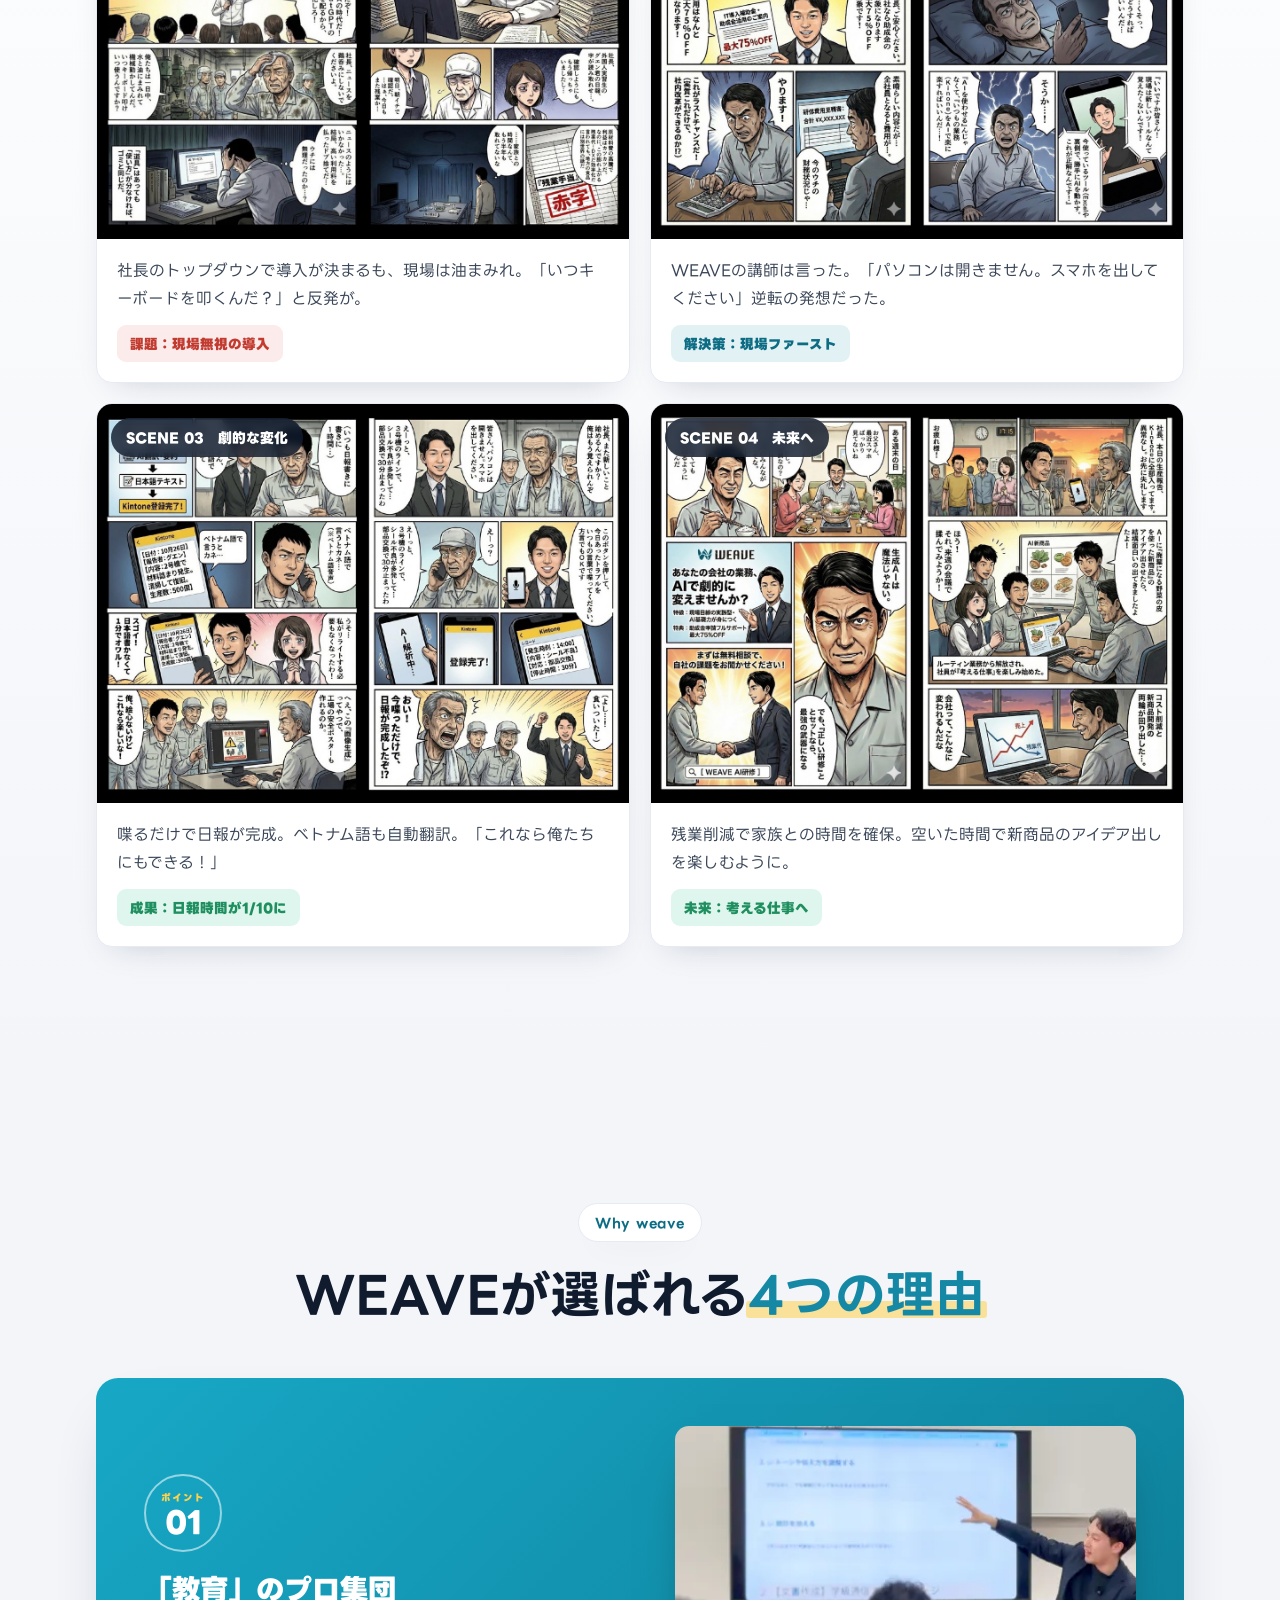
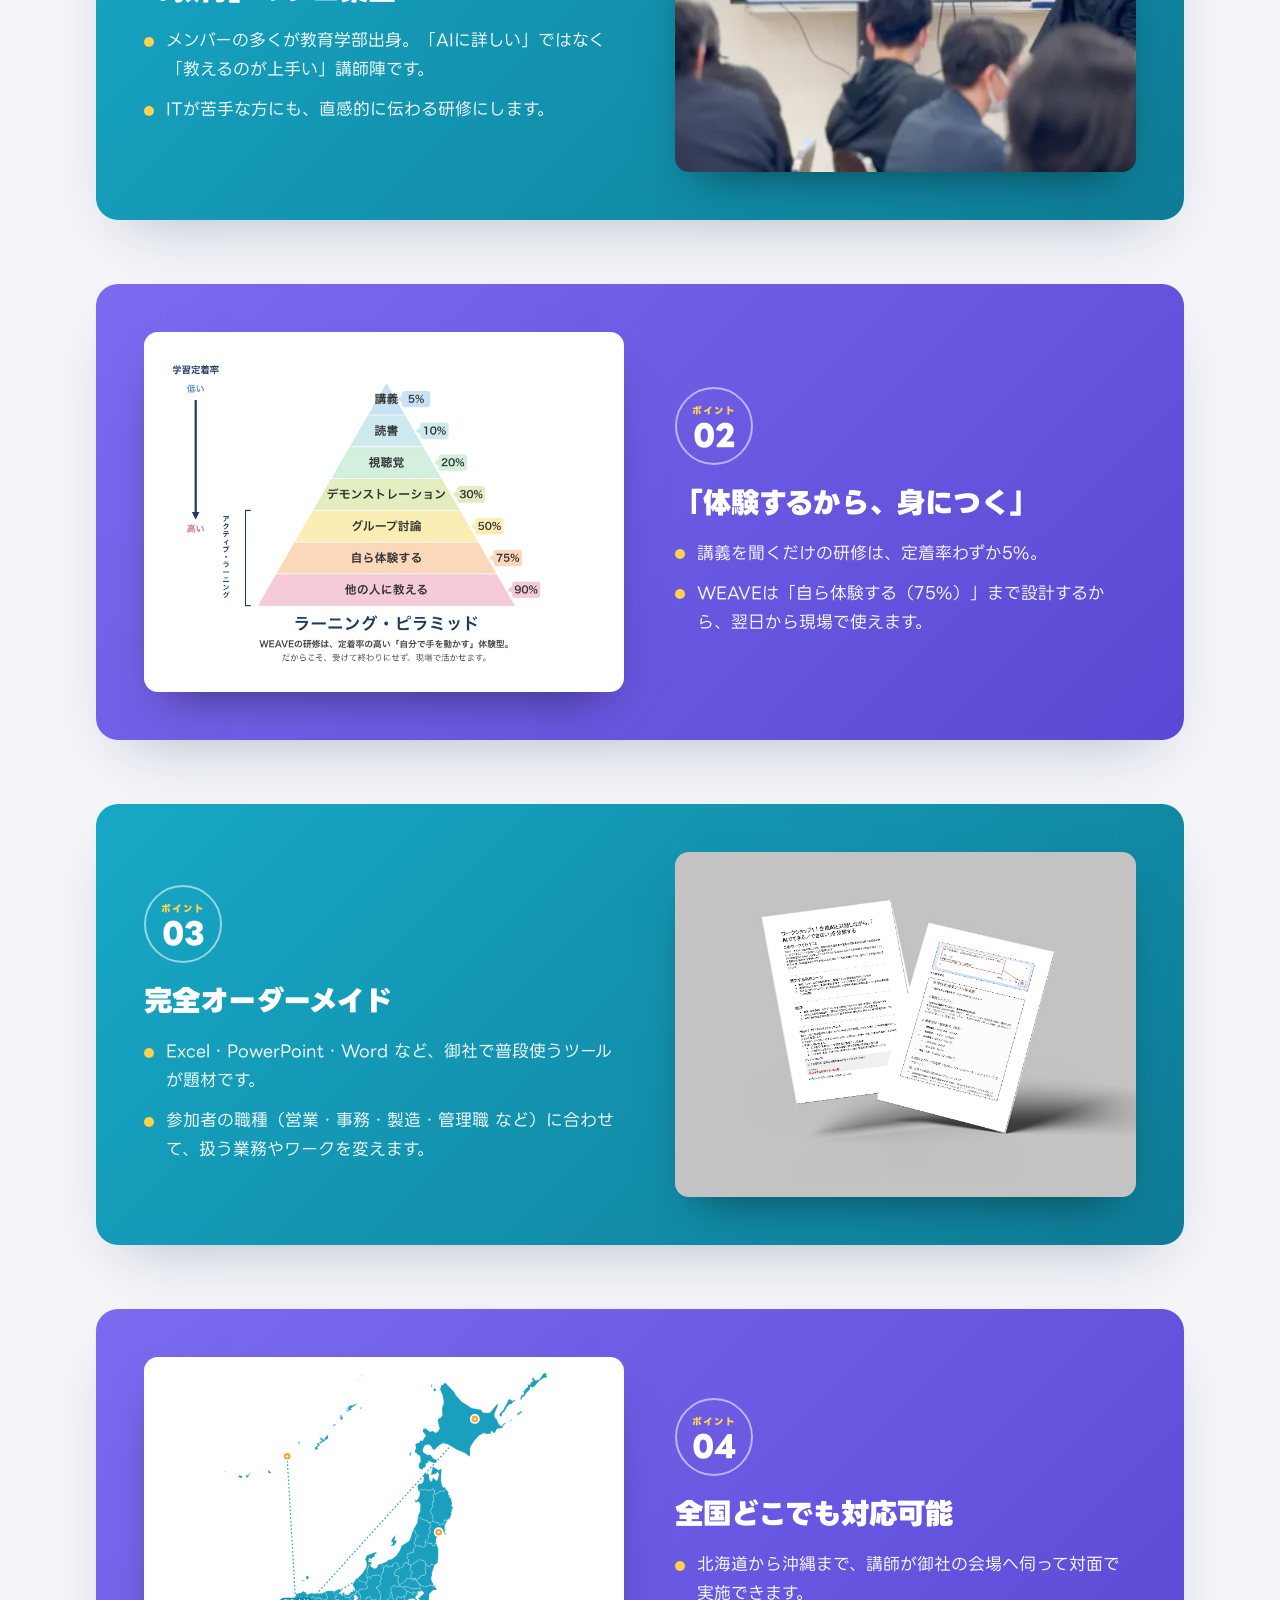
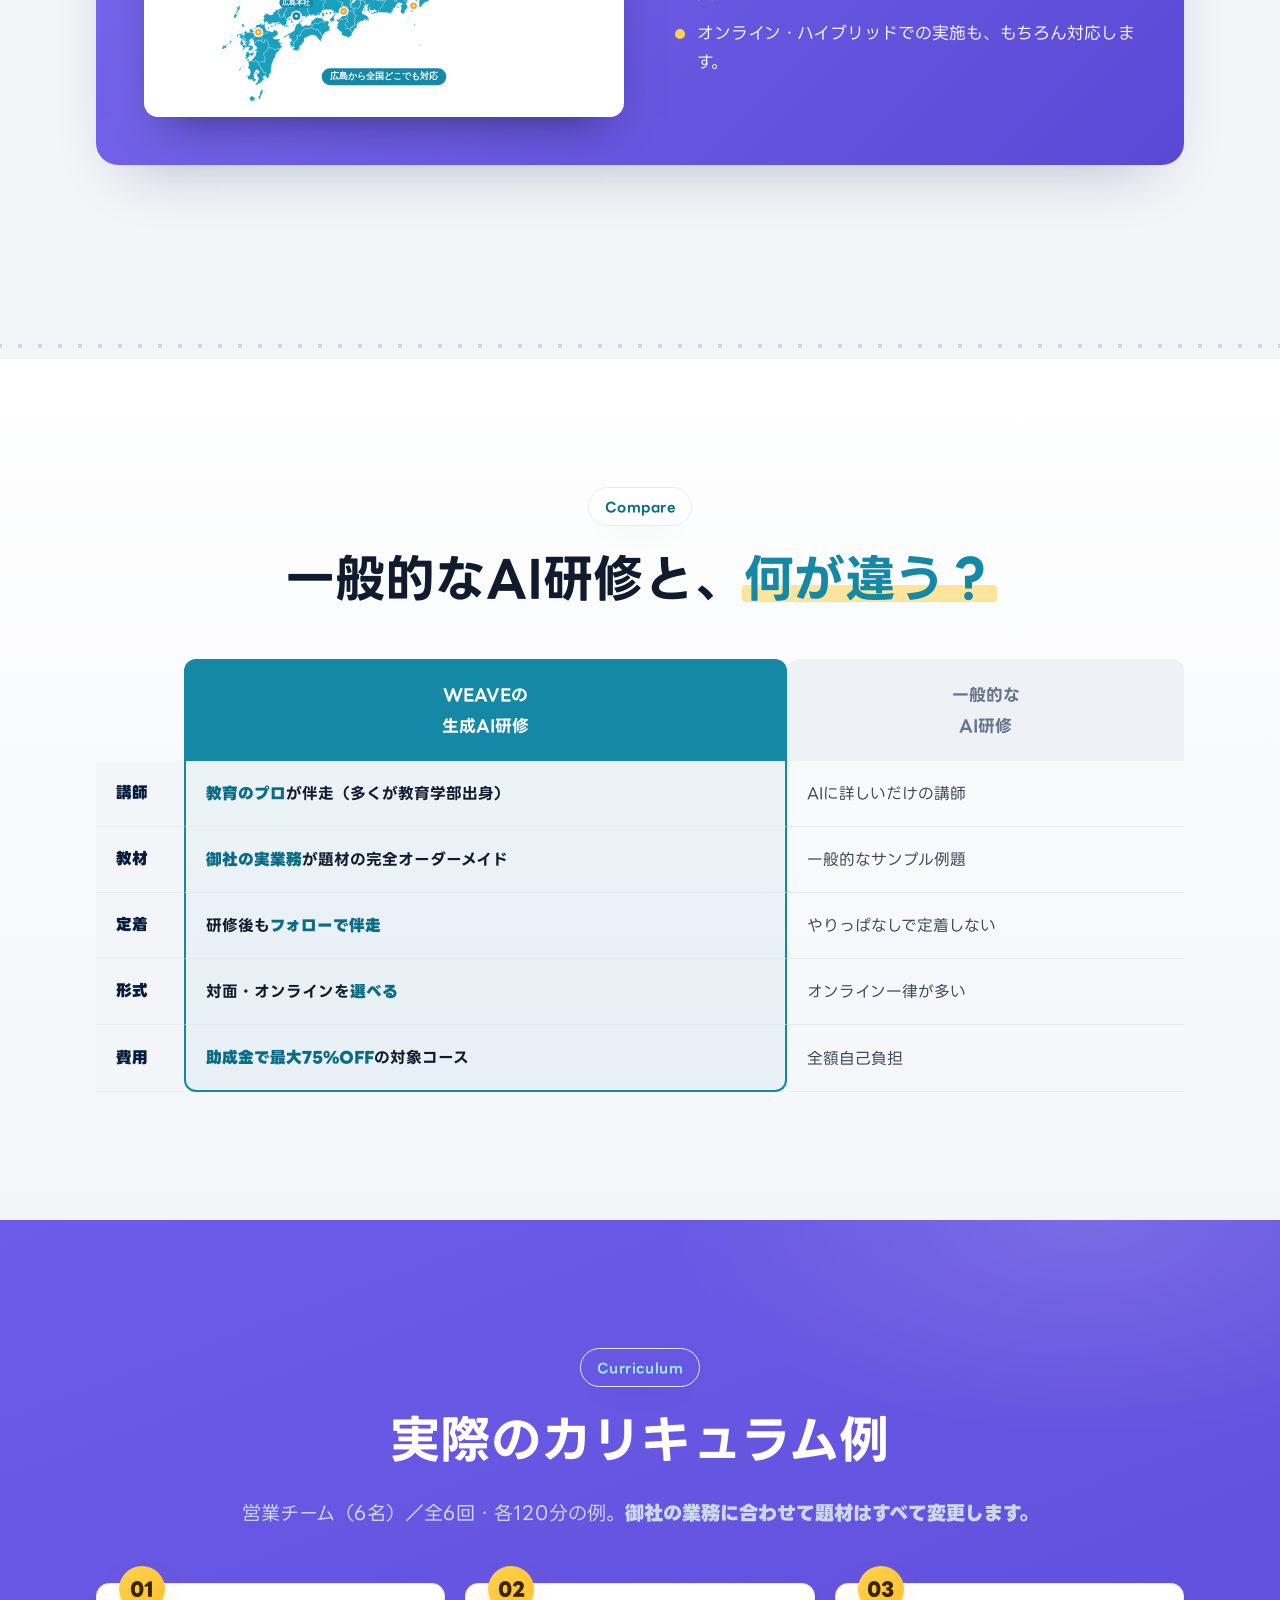
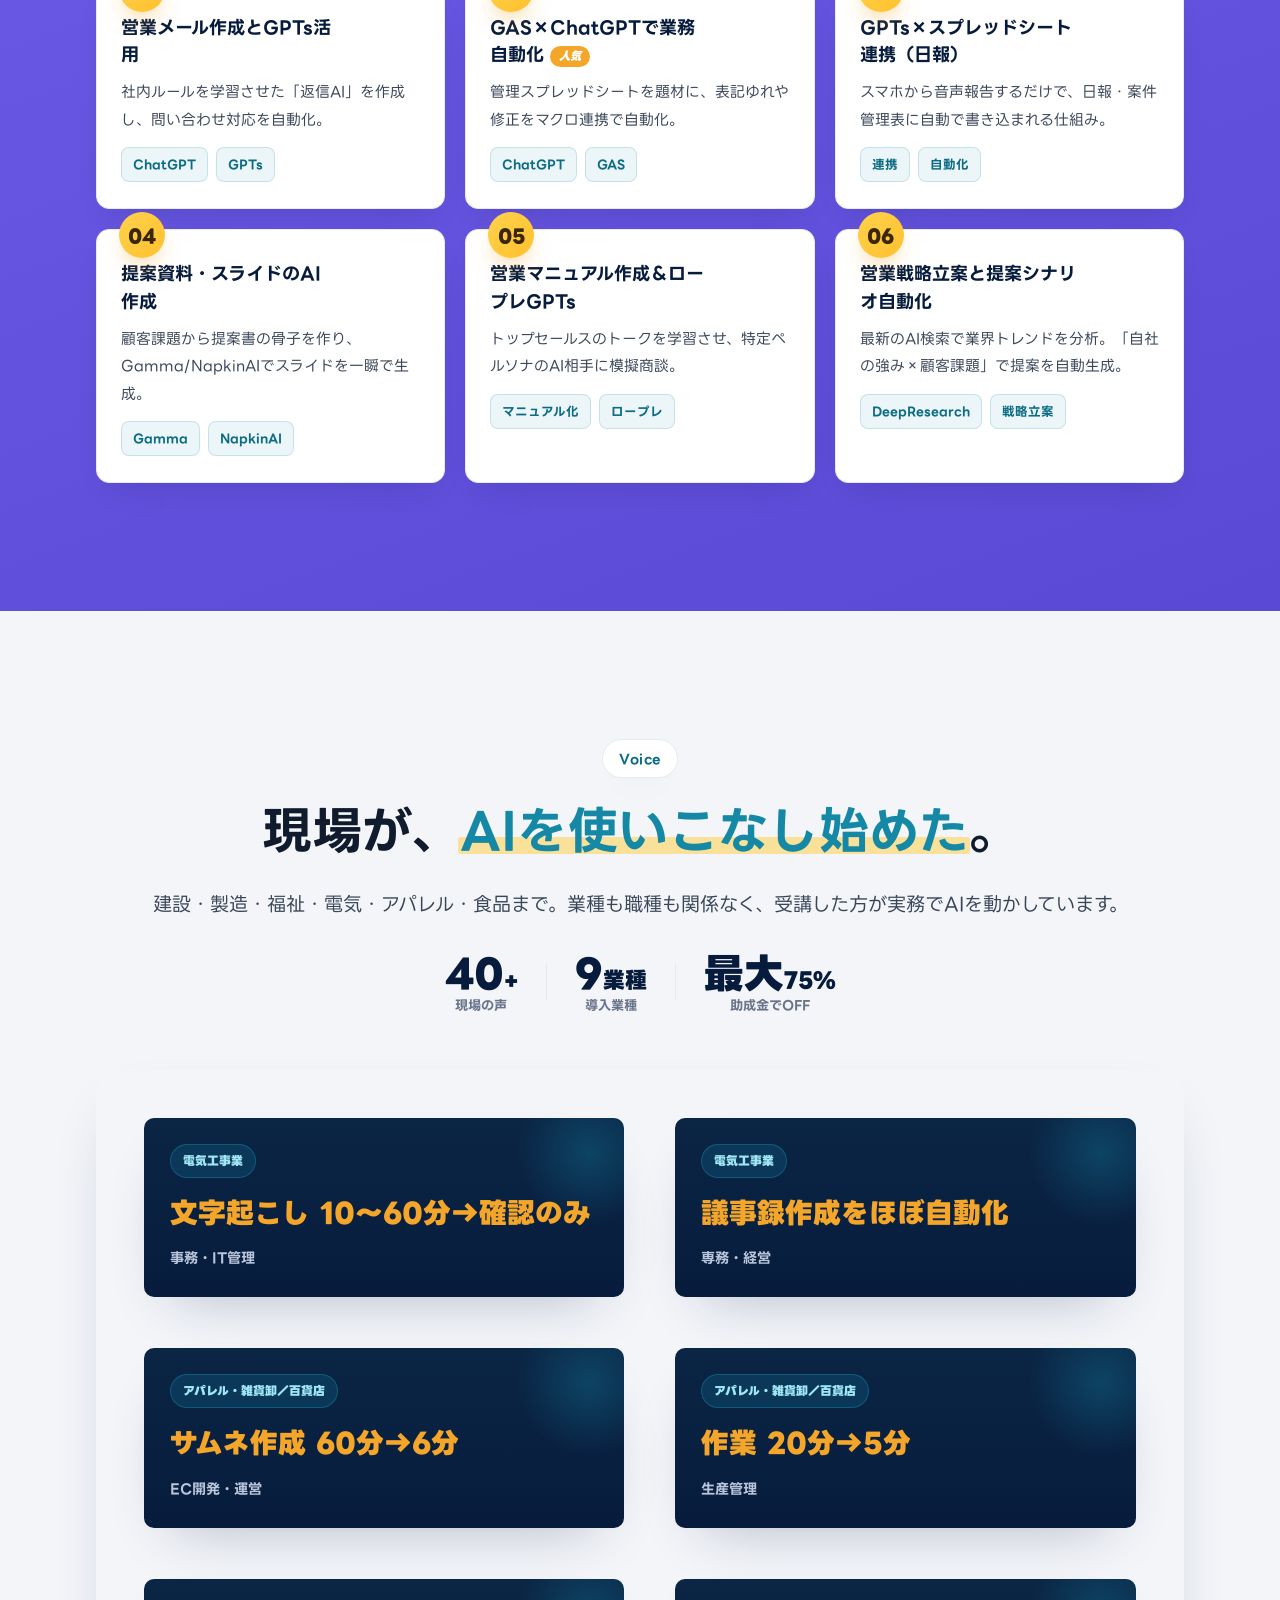
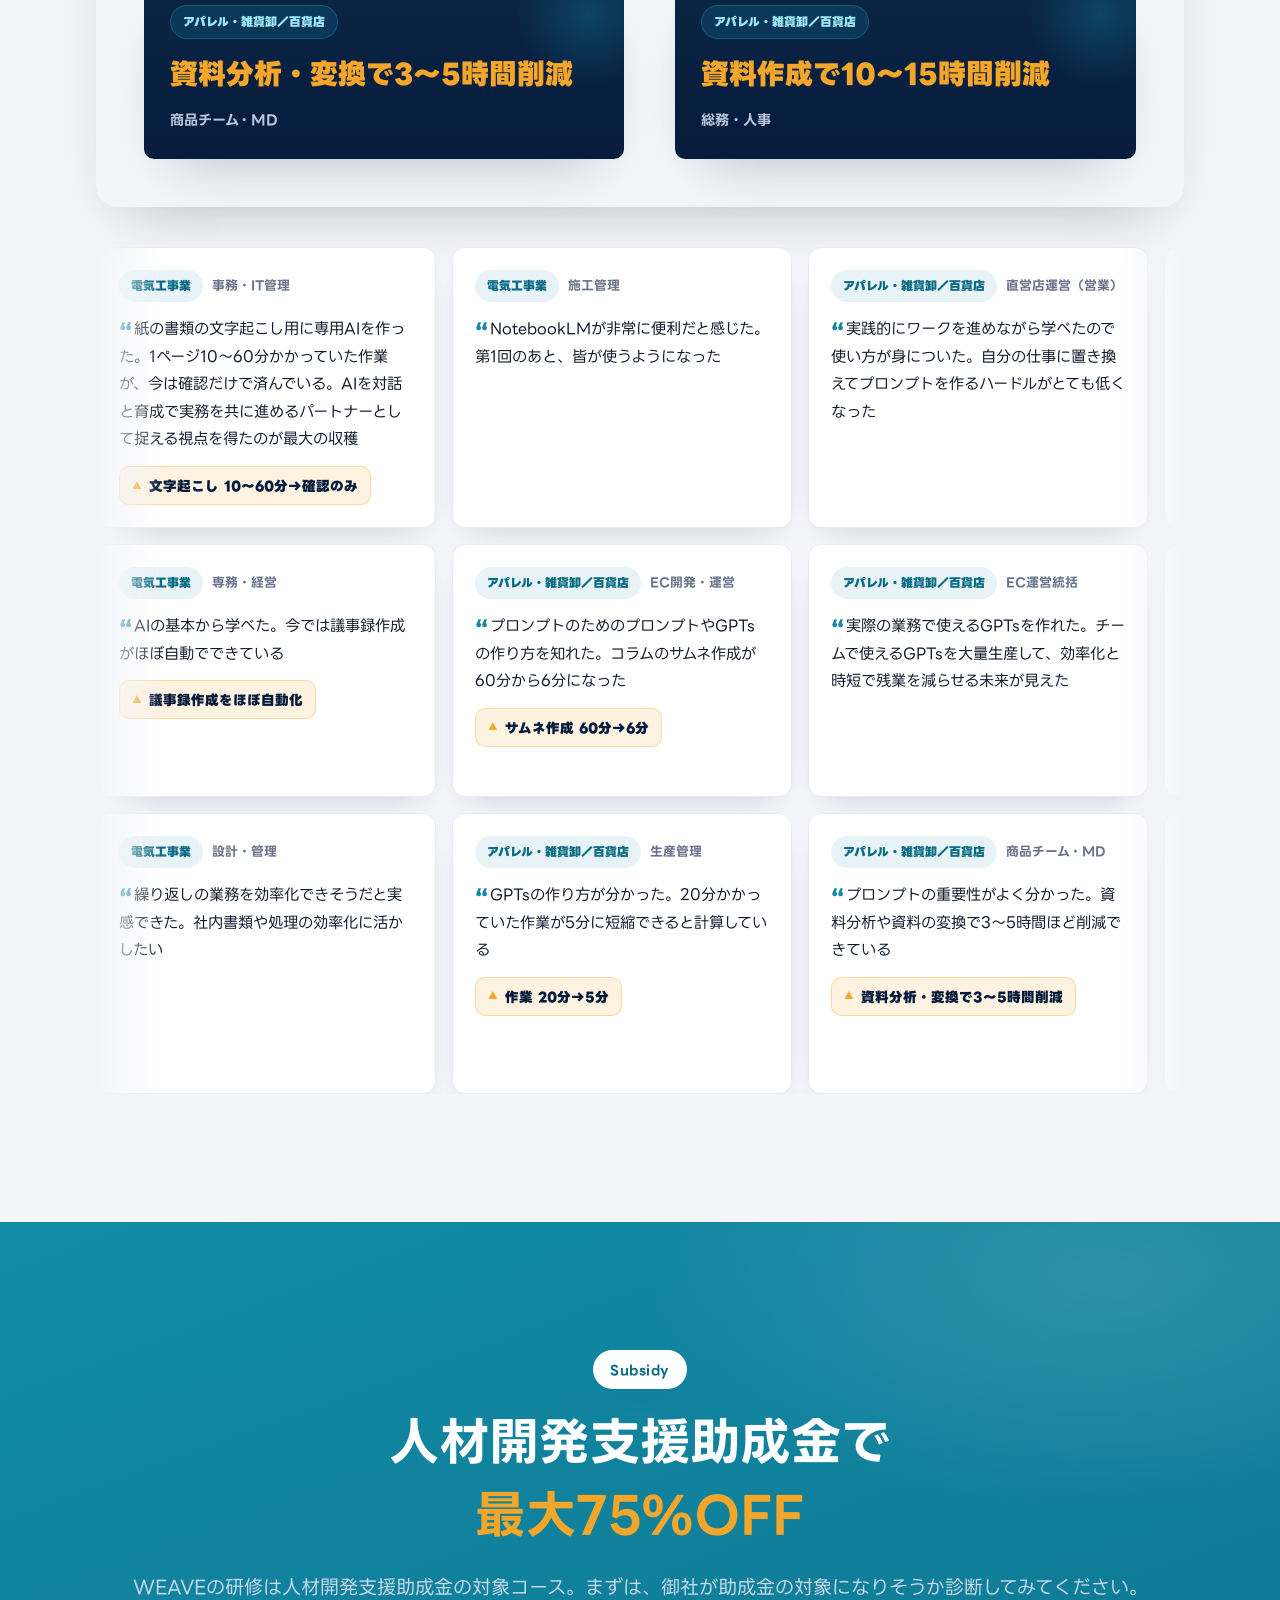
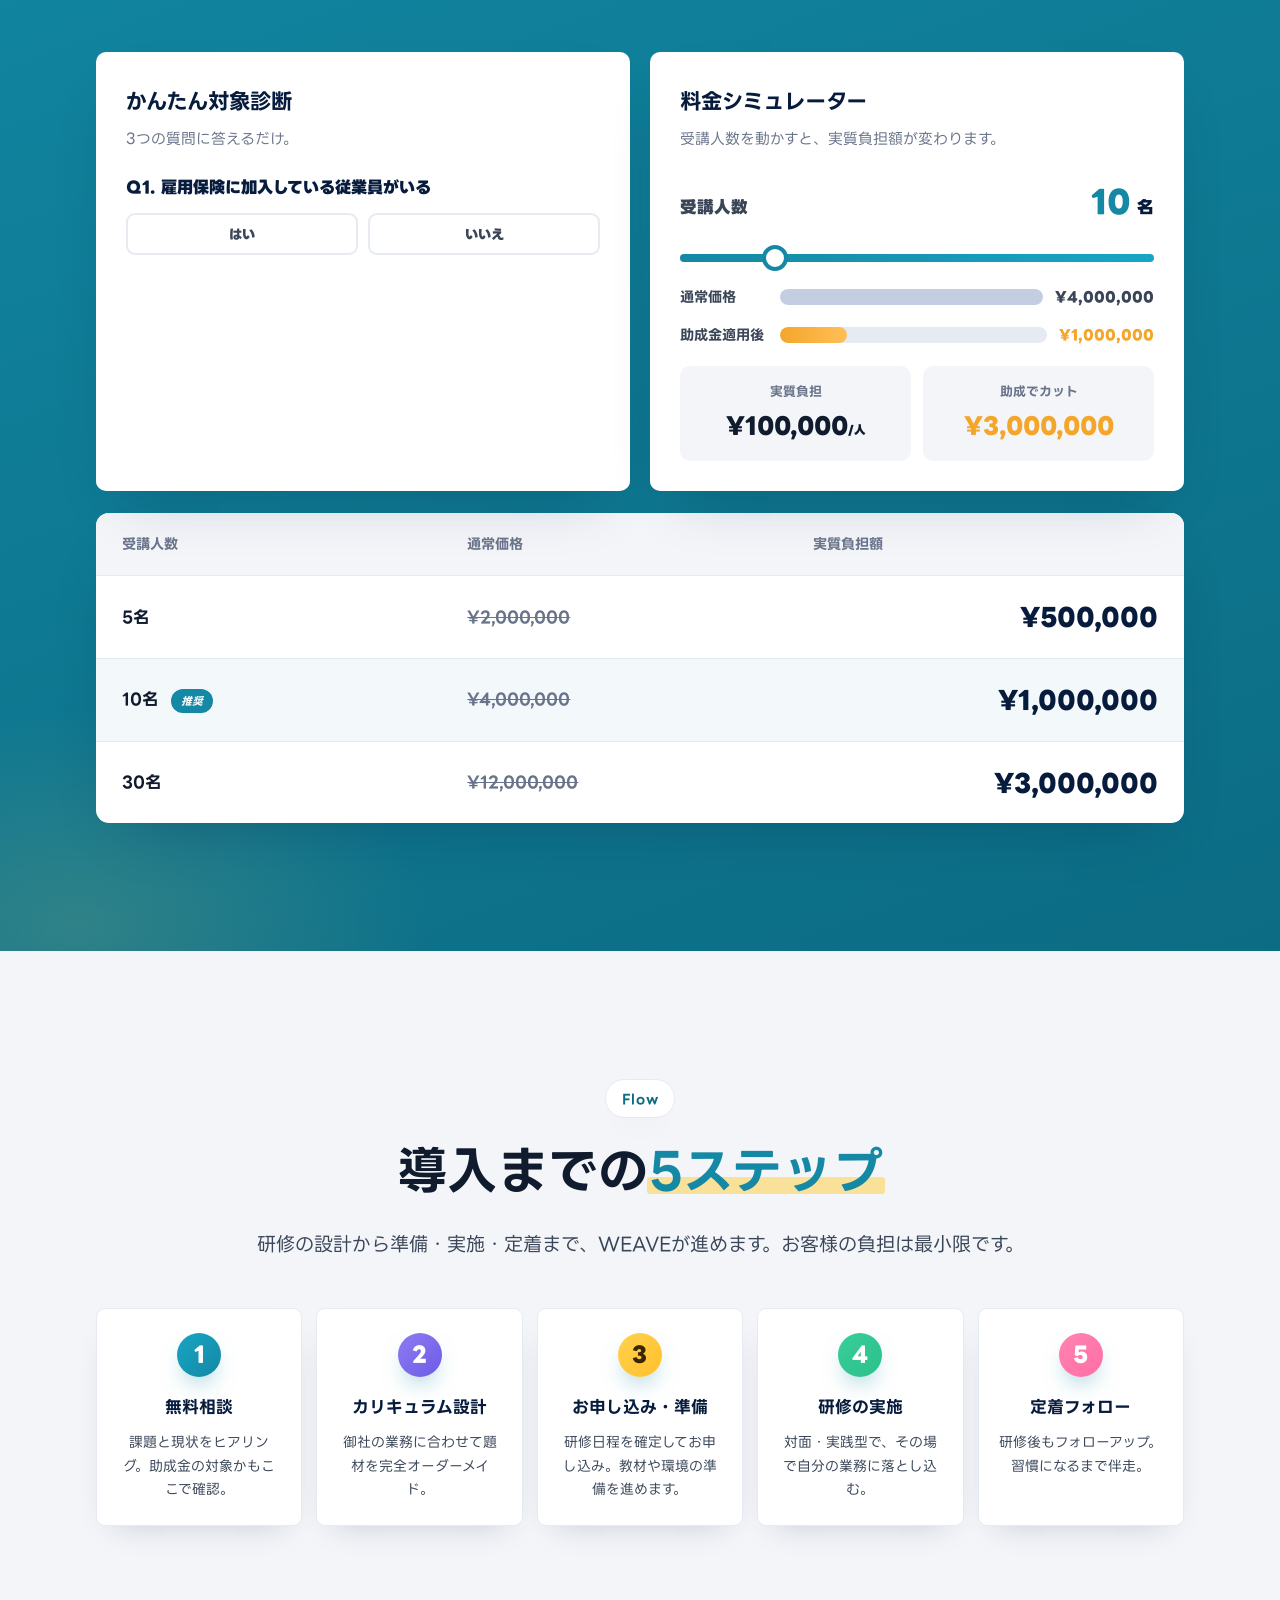
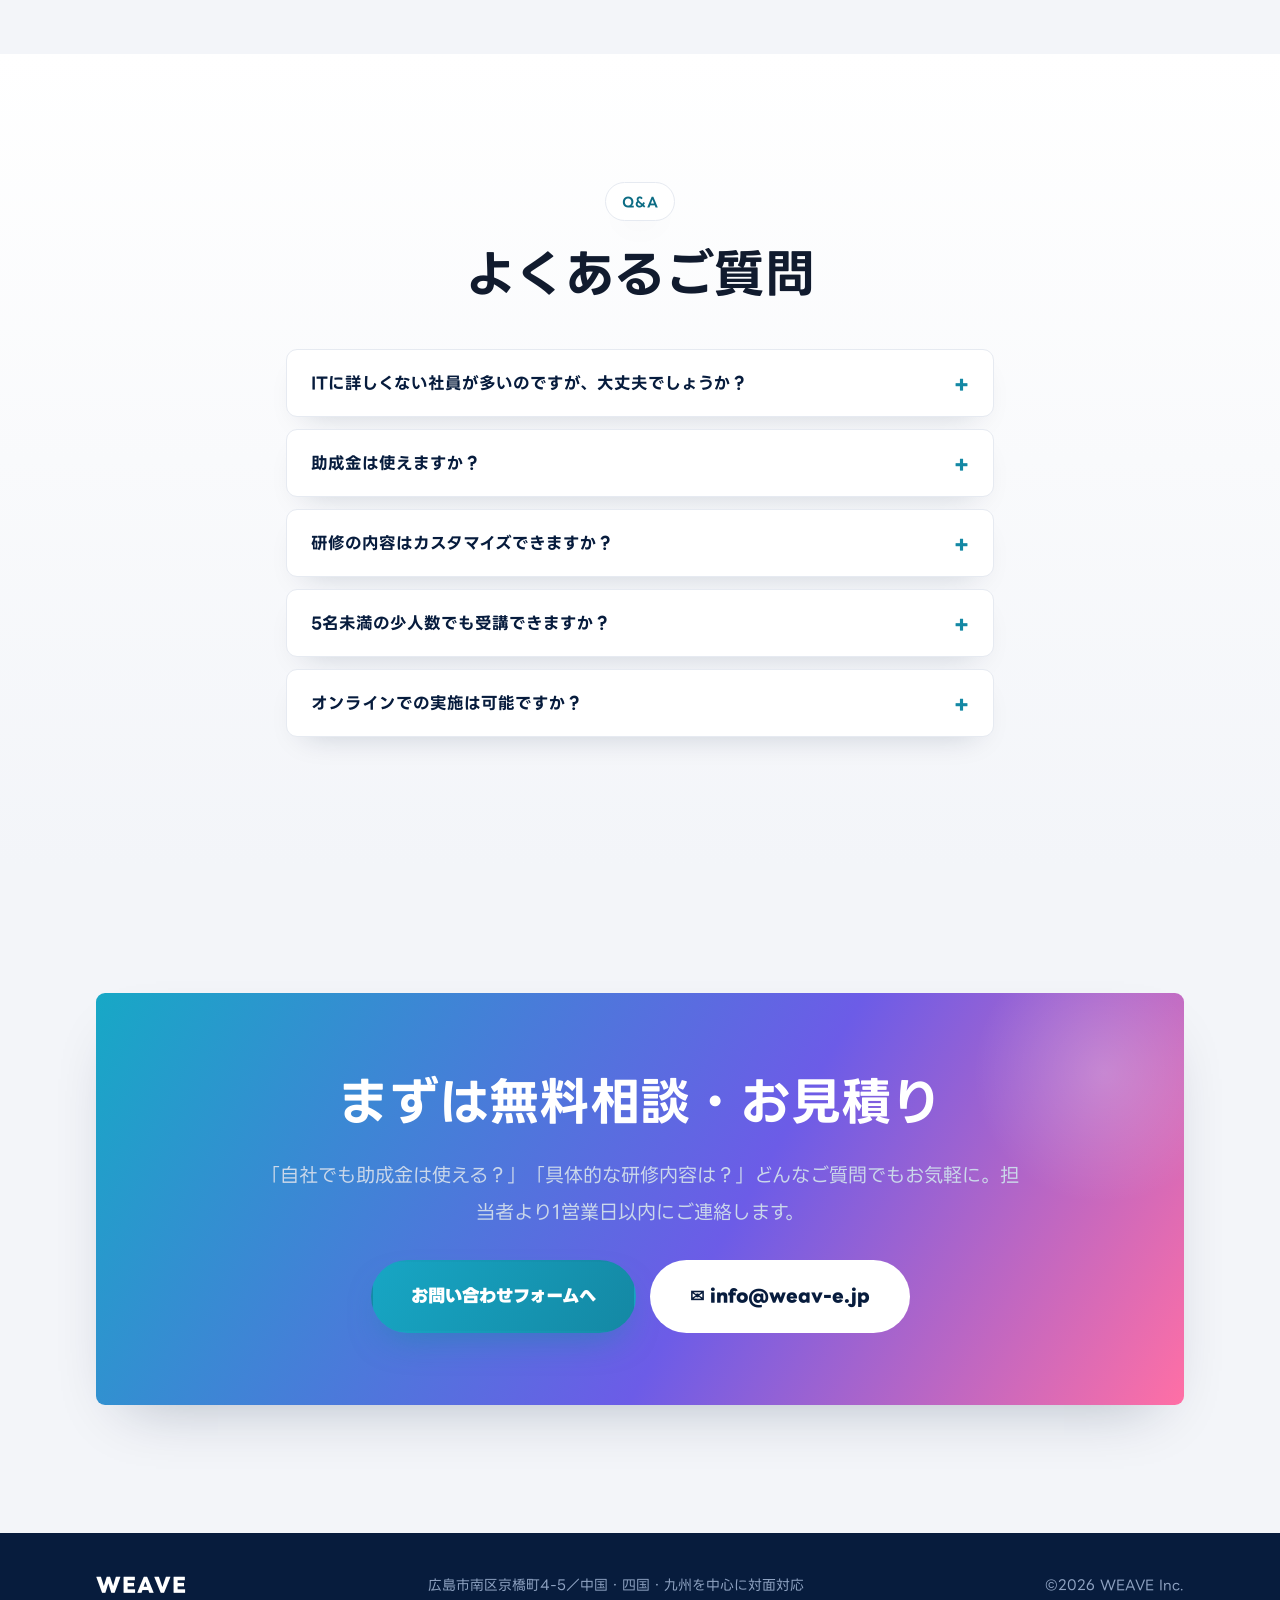
==== commit 5a63edf6: "v21: 完全オーダーメイドのモックアップを刷新。姐さん支給の浮遊紙モックアップに手順書2ページをパース変形で合成しデザイナー品質に(cv2 perspective warp) Co-Authored" ====
--- a/index.html
+++ b/index.html
@@ -183,7 +183,7 @@
           <li>参加者の職種（営業・事務・製造・管理職 など）に合わせて、扱う業務やワークを変えます。</li>
         </ul>
       </div>
-      <div class="feat-visual"><div class="fv-box fv-white"><img class="fv-contain" src="assets/img/ordermade-docs.png" alt="御社の業務に合わせて作るオーダーメイドの研修手順書"></div></div>
+      <div class="feat-visual"><div class="fv-box"><img class="fv-cover" src="assets/img/ordermade-docs.png" alt="御社の業務に合わせて作るオーダーメイドの研修手順書"></div></div>
     </div>
 
     <div class="feat feat-purple rev reveal">
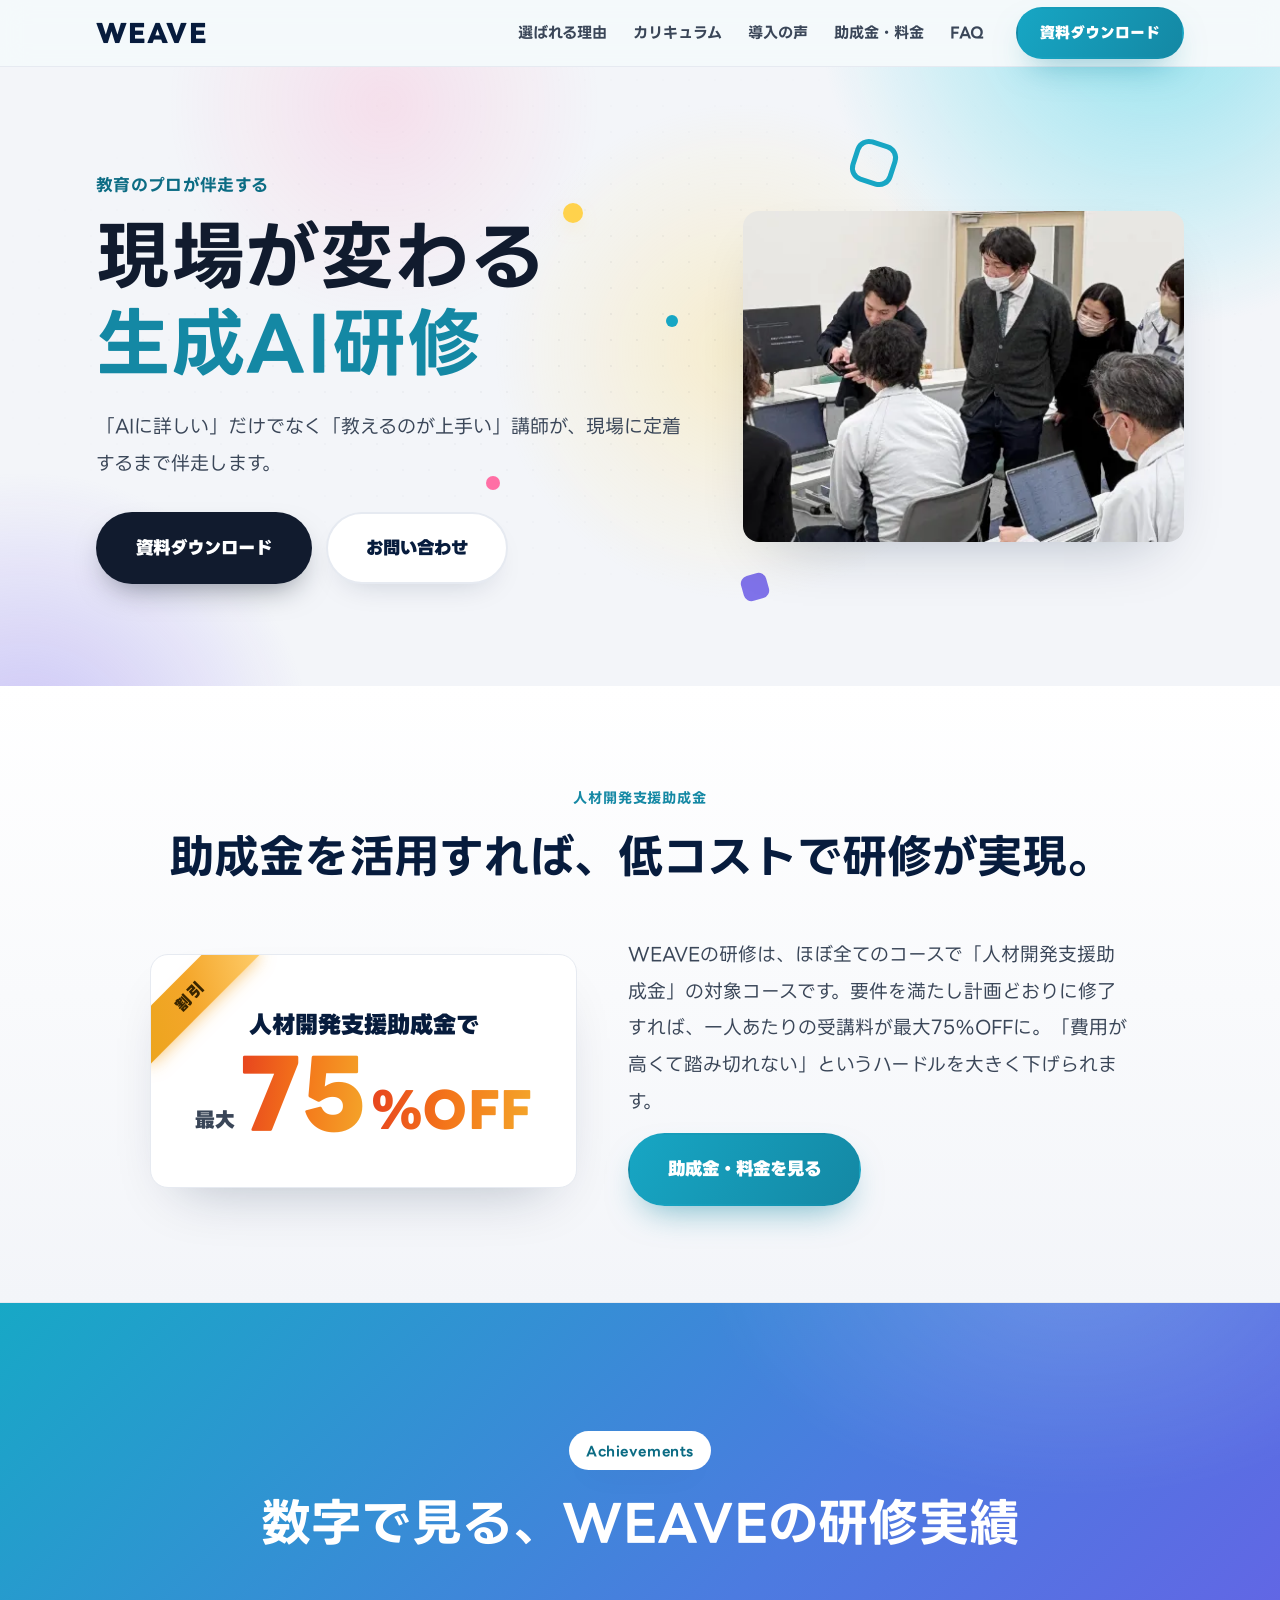
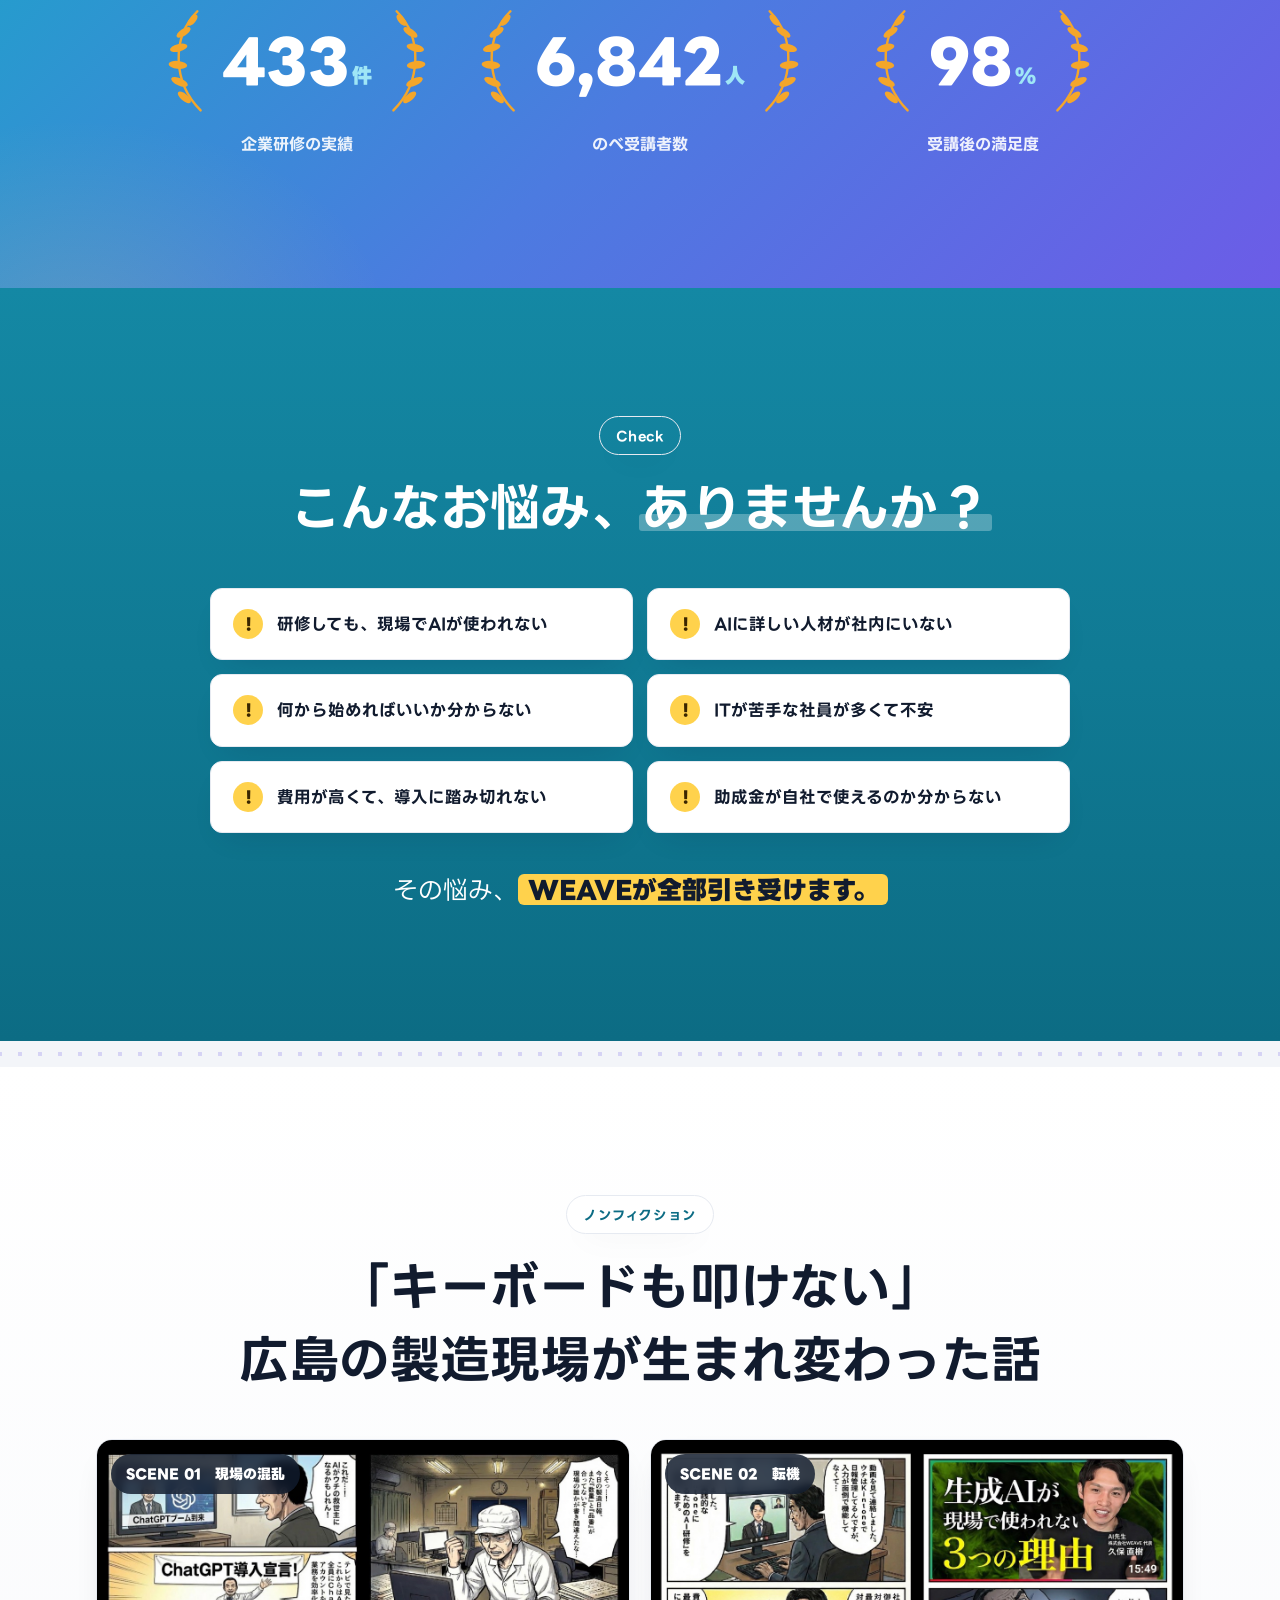
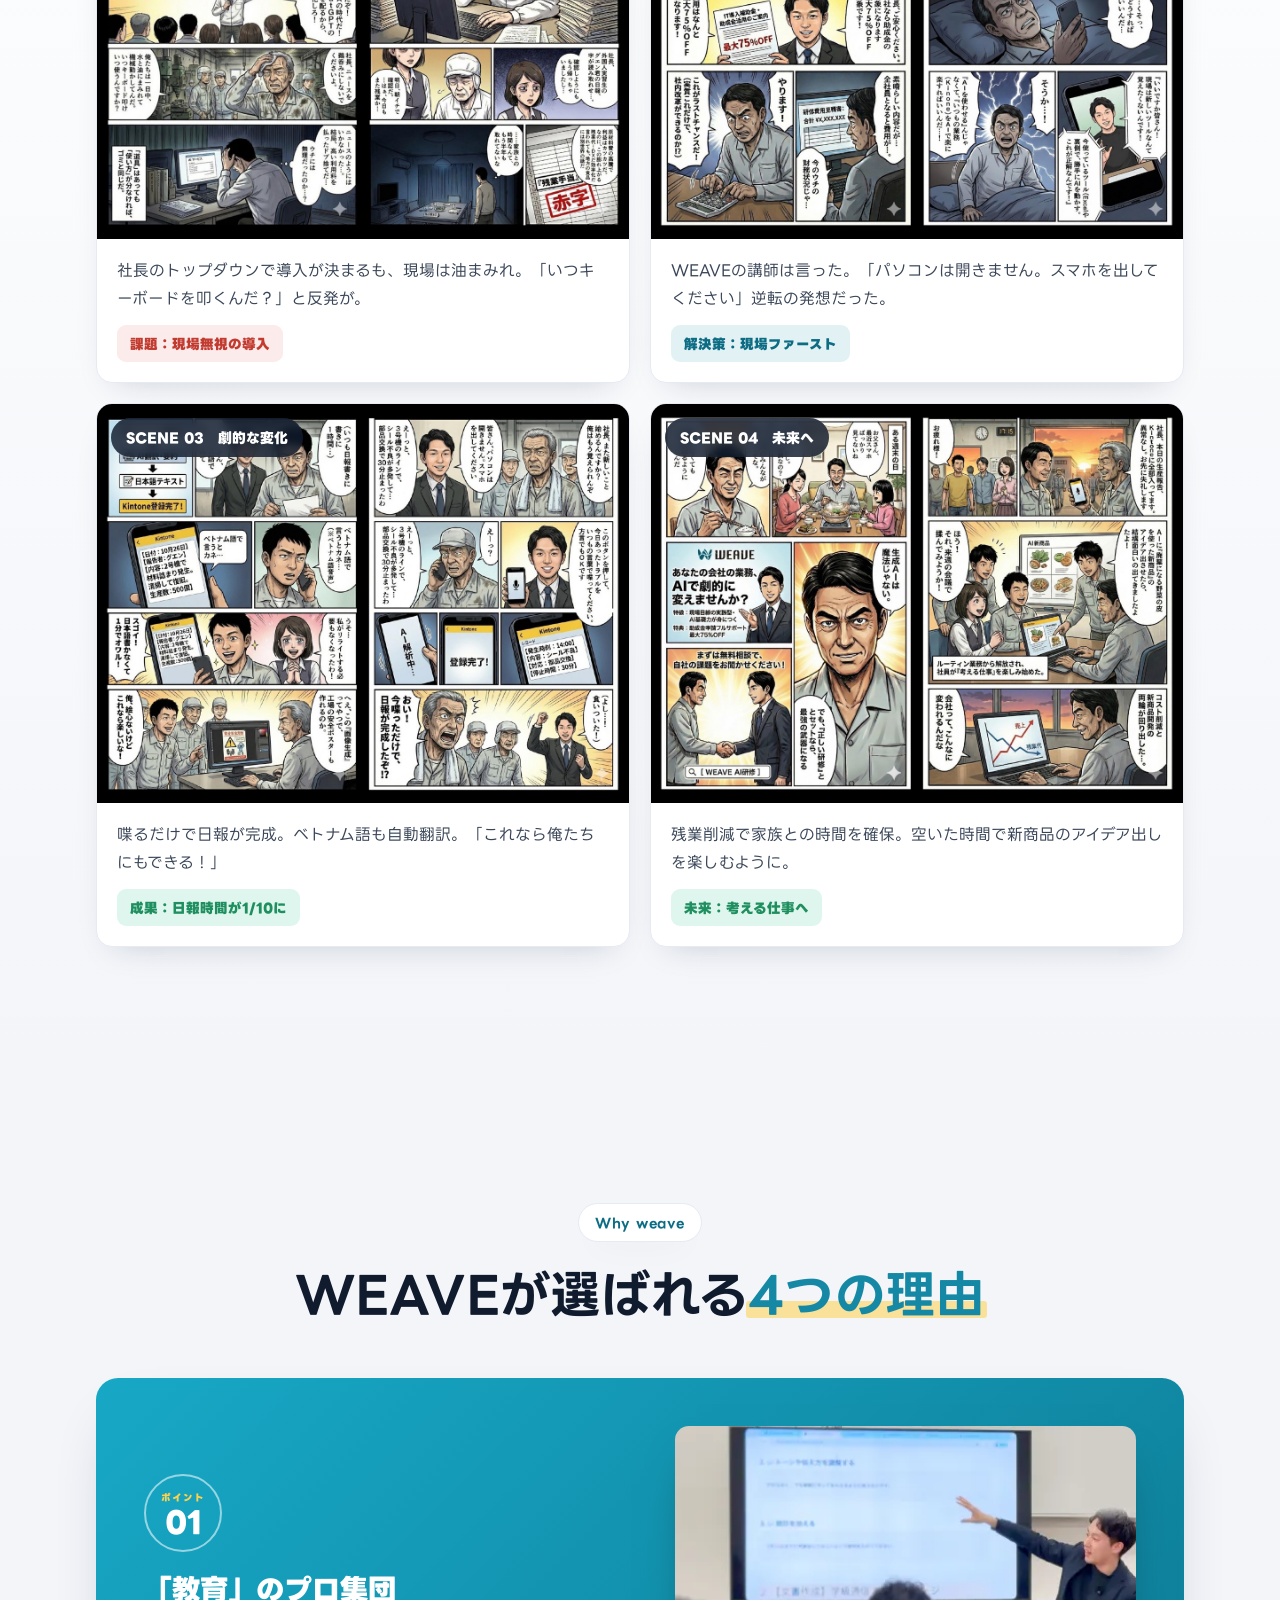
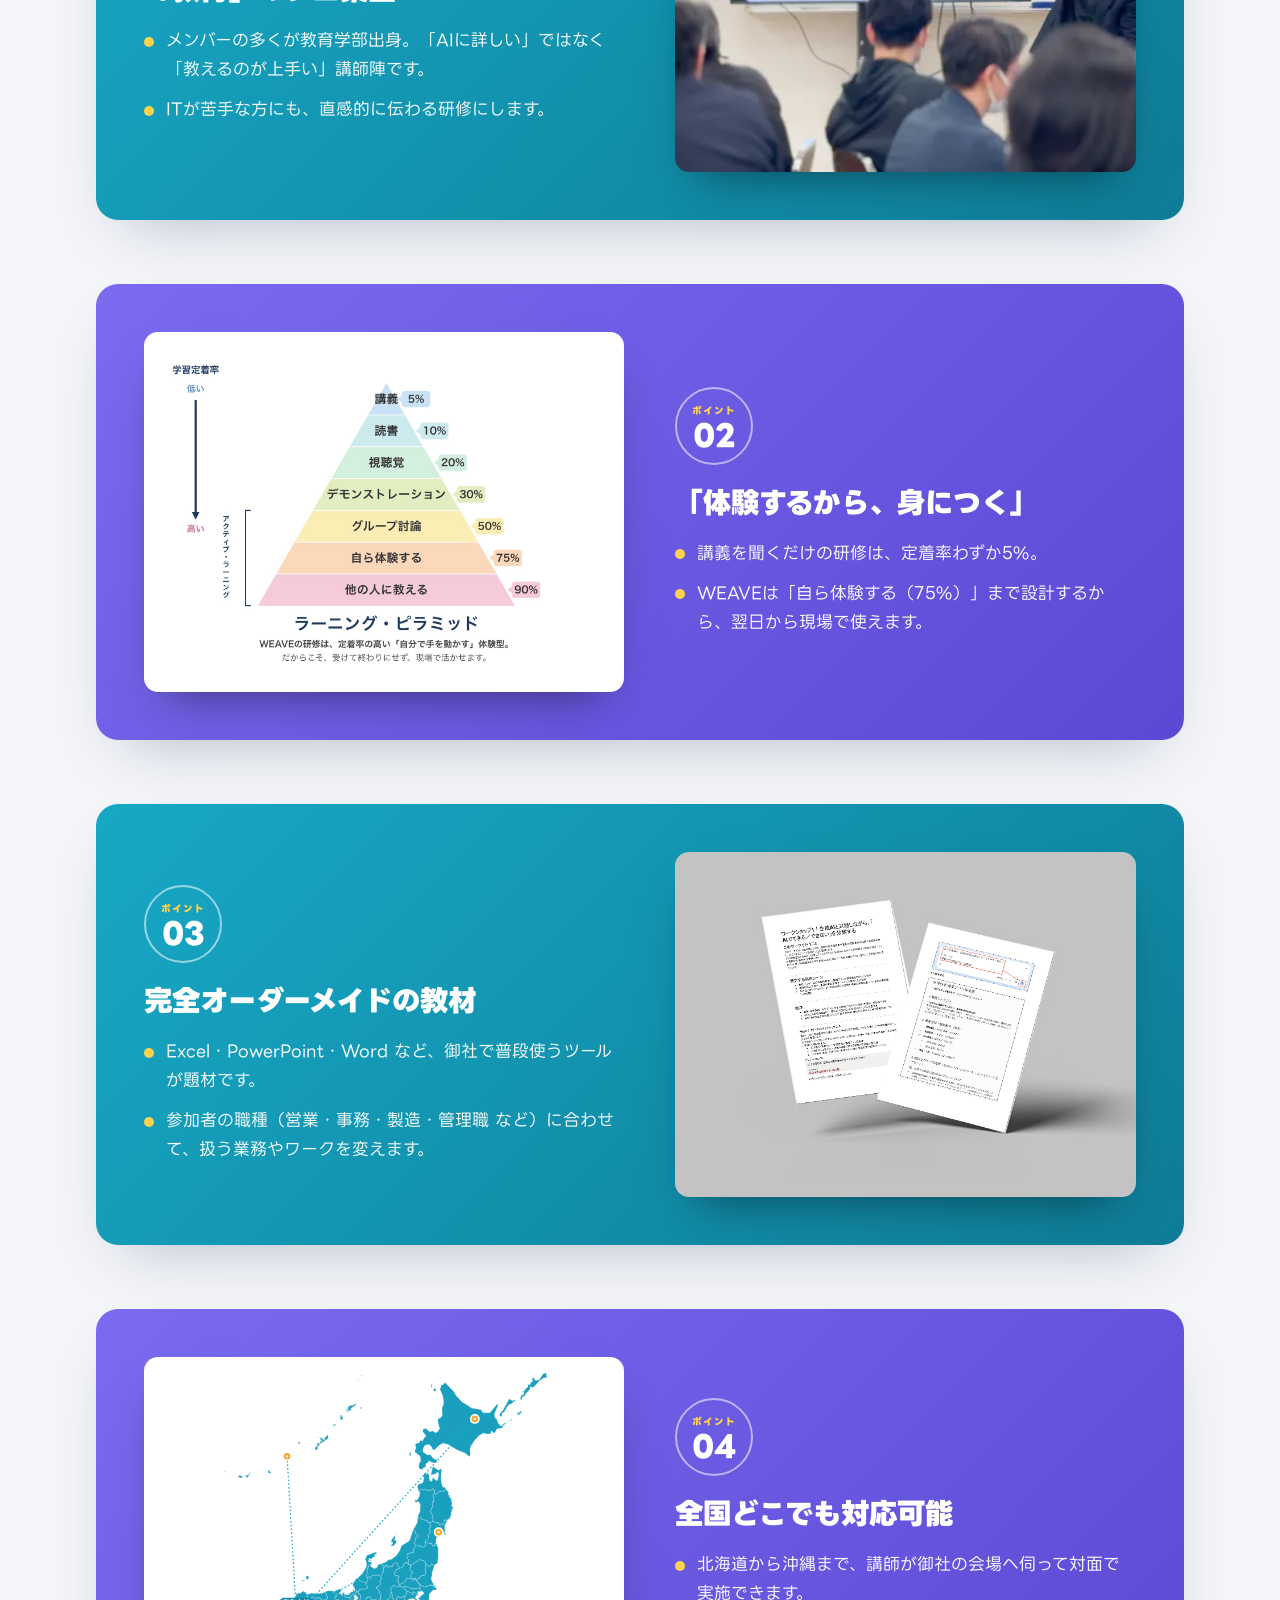
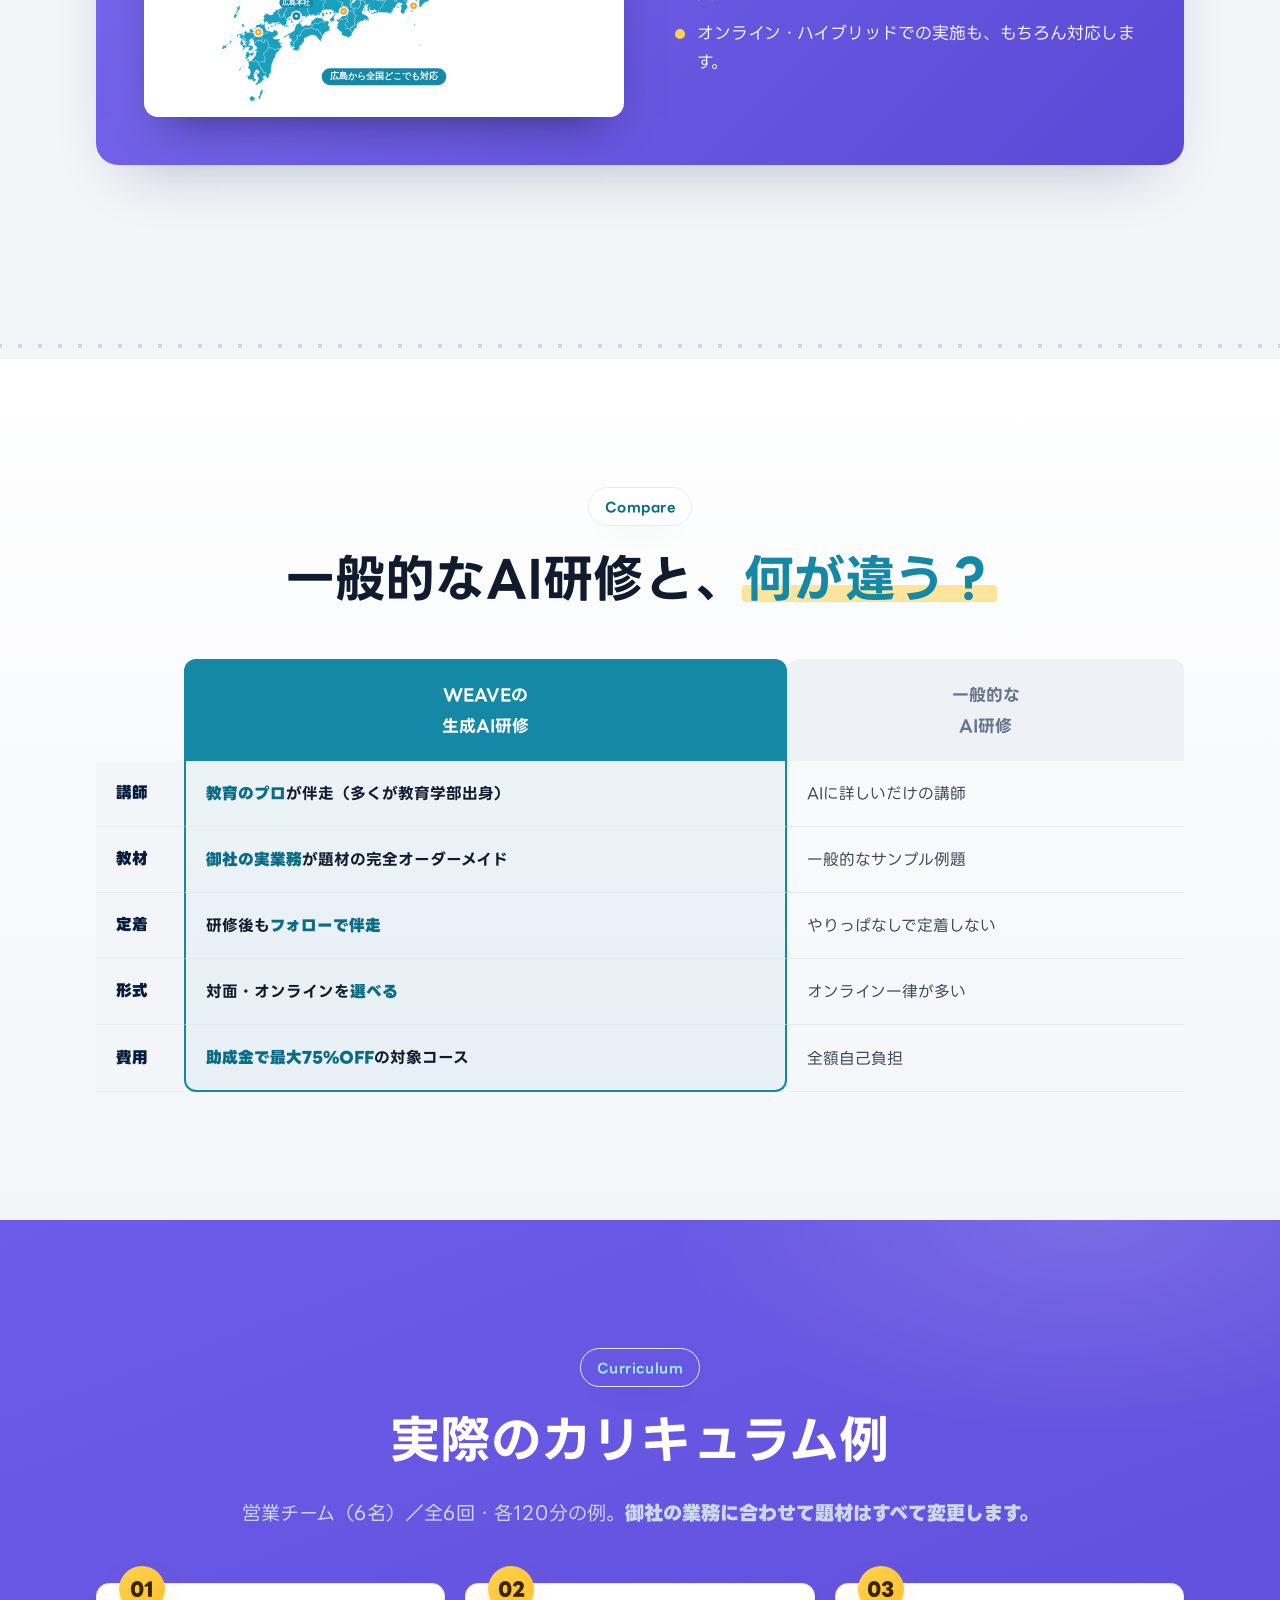
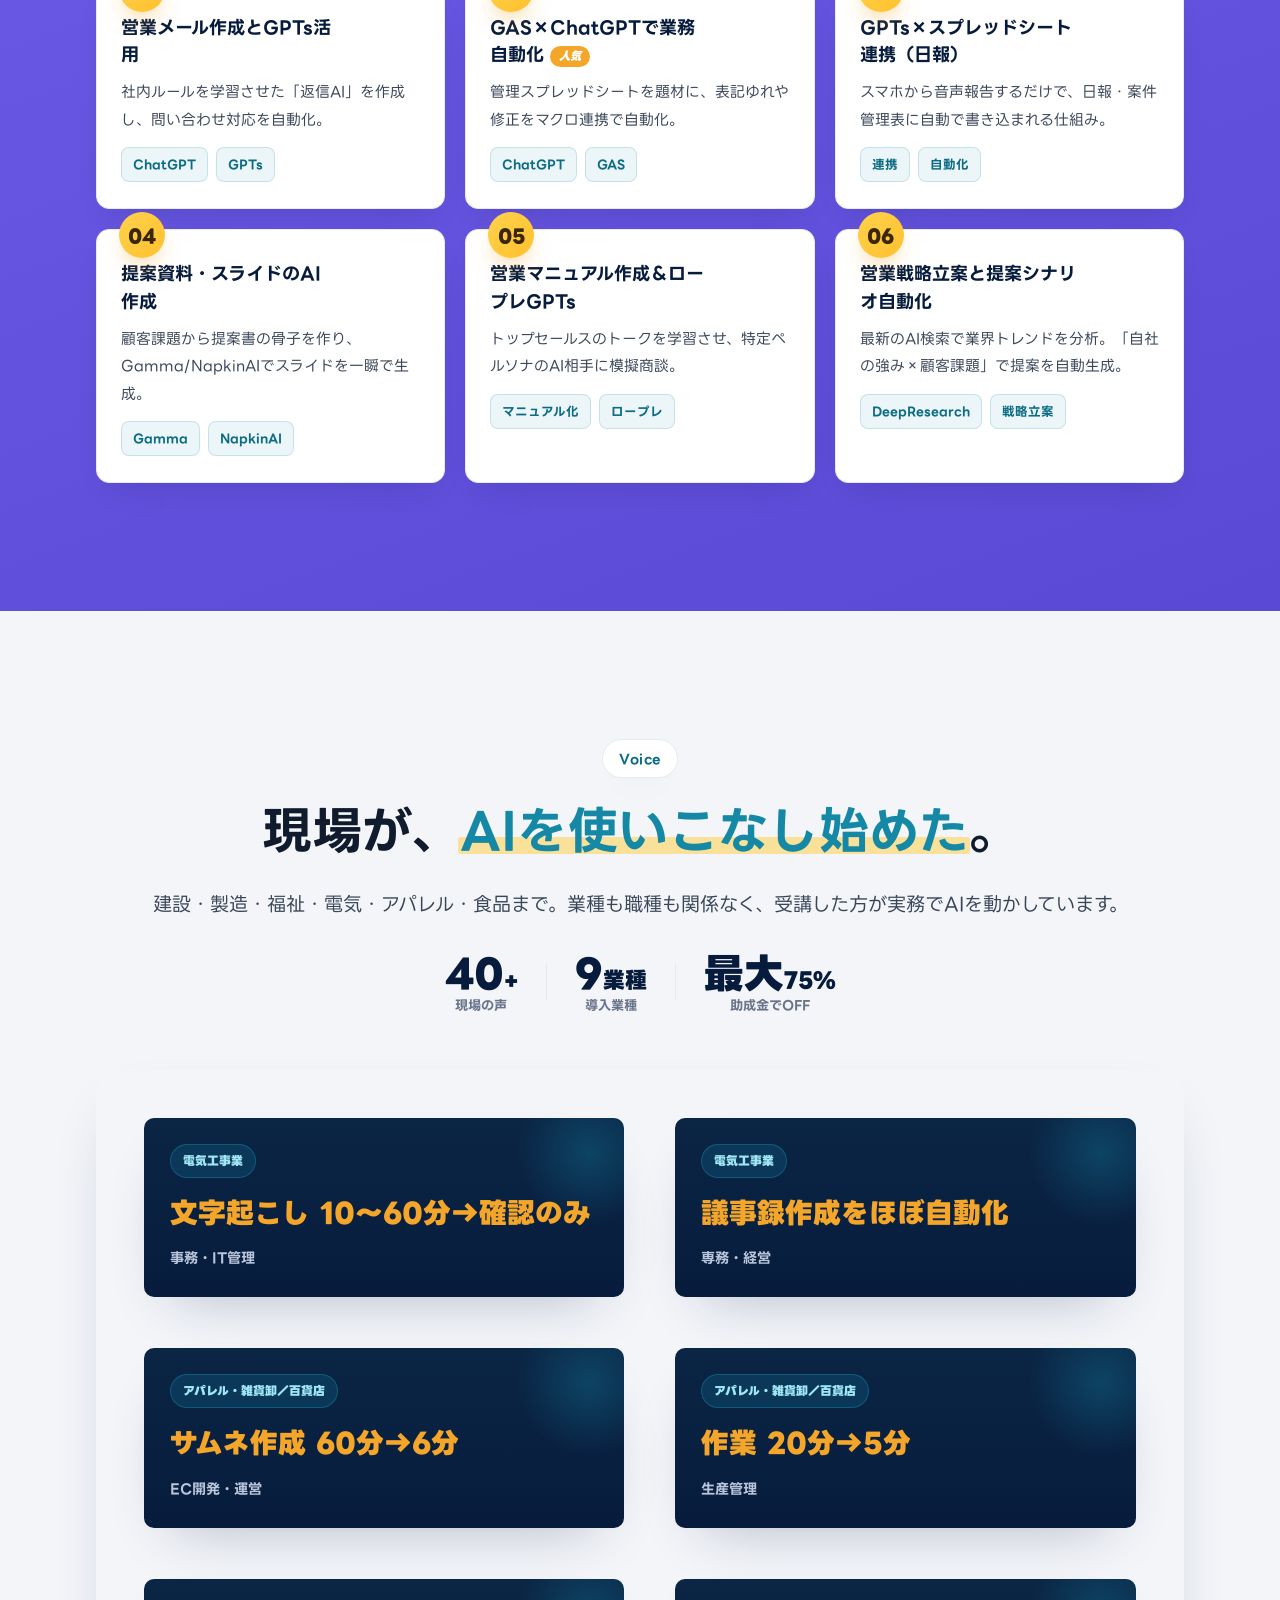
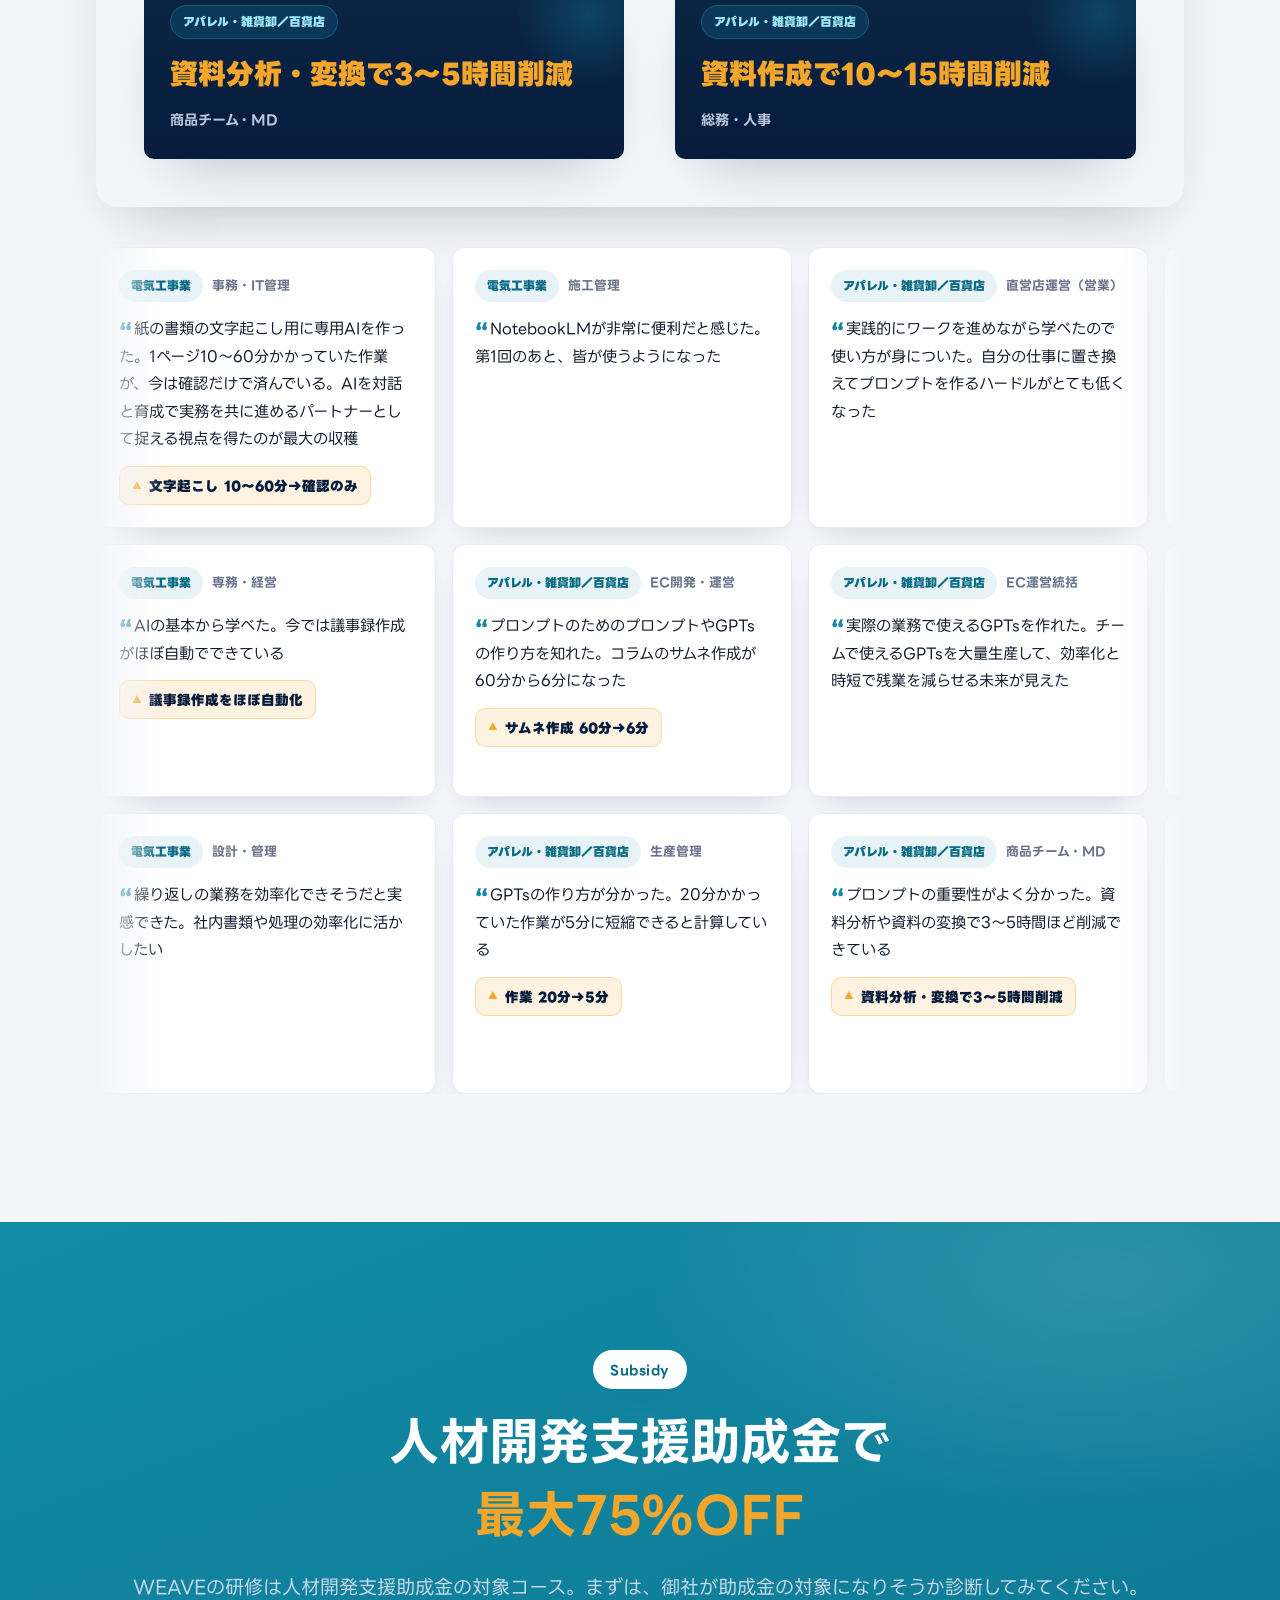
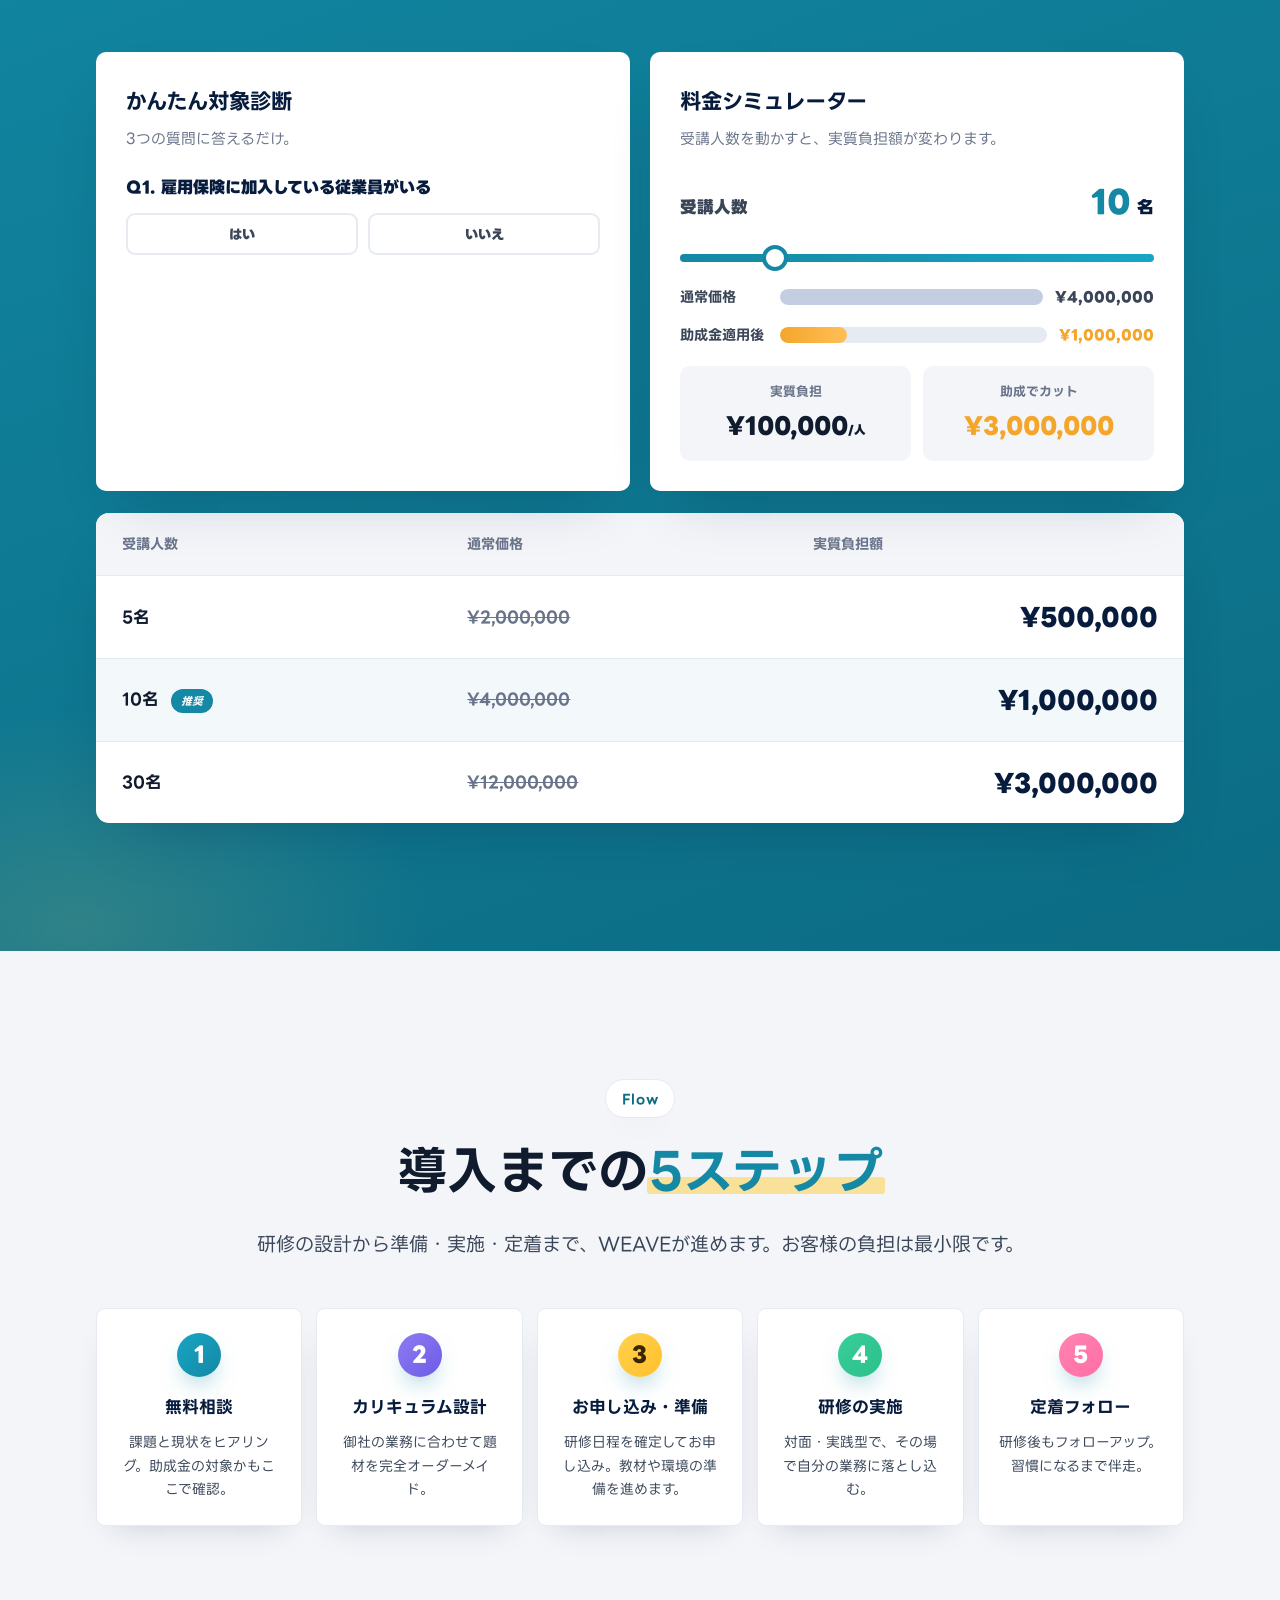
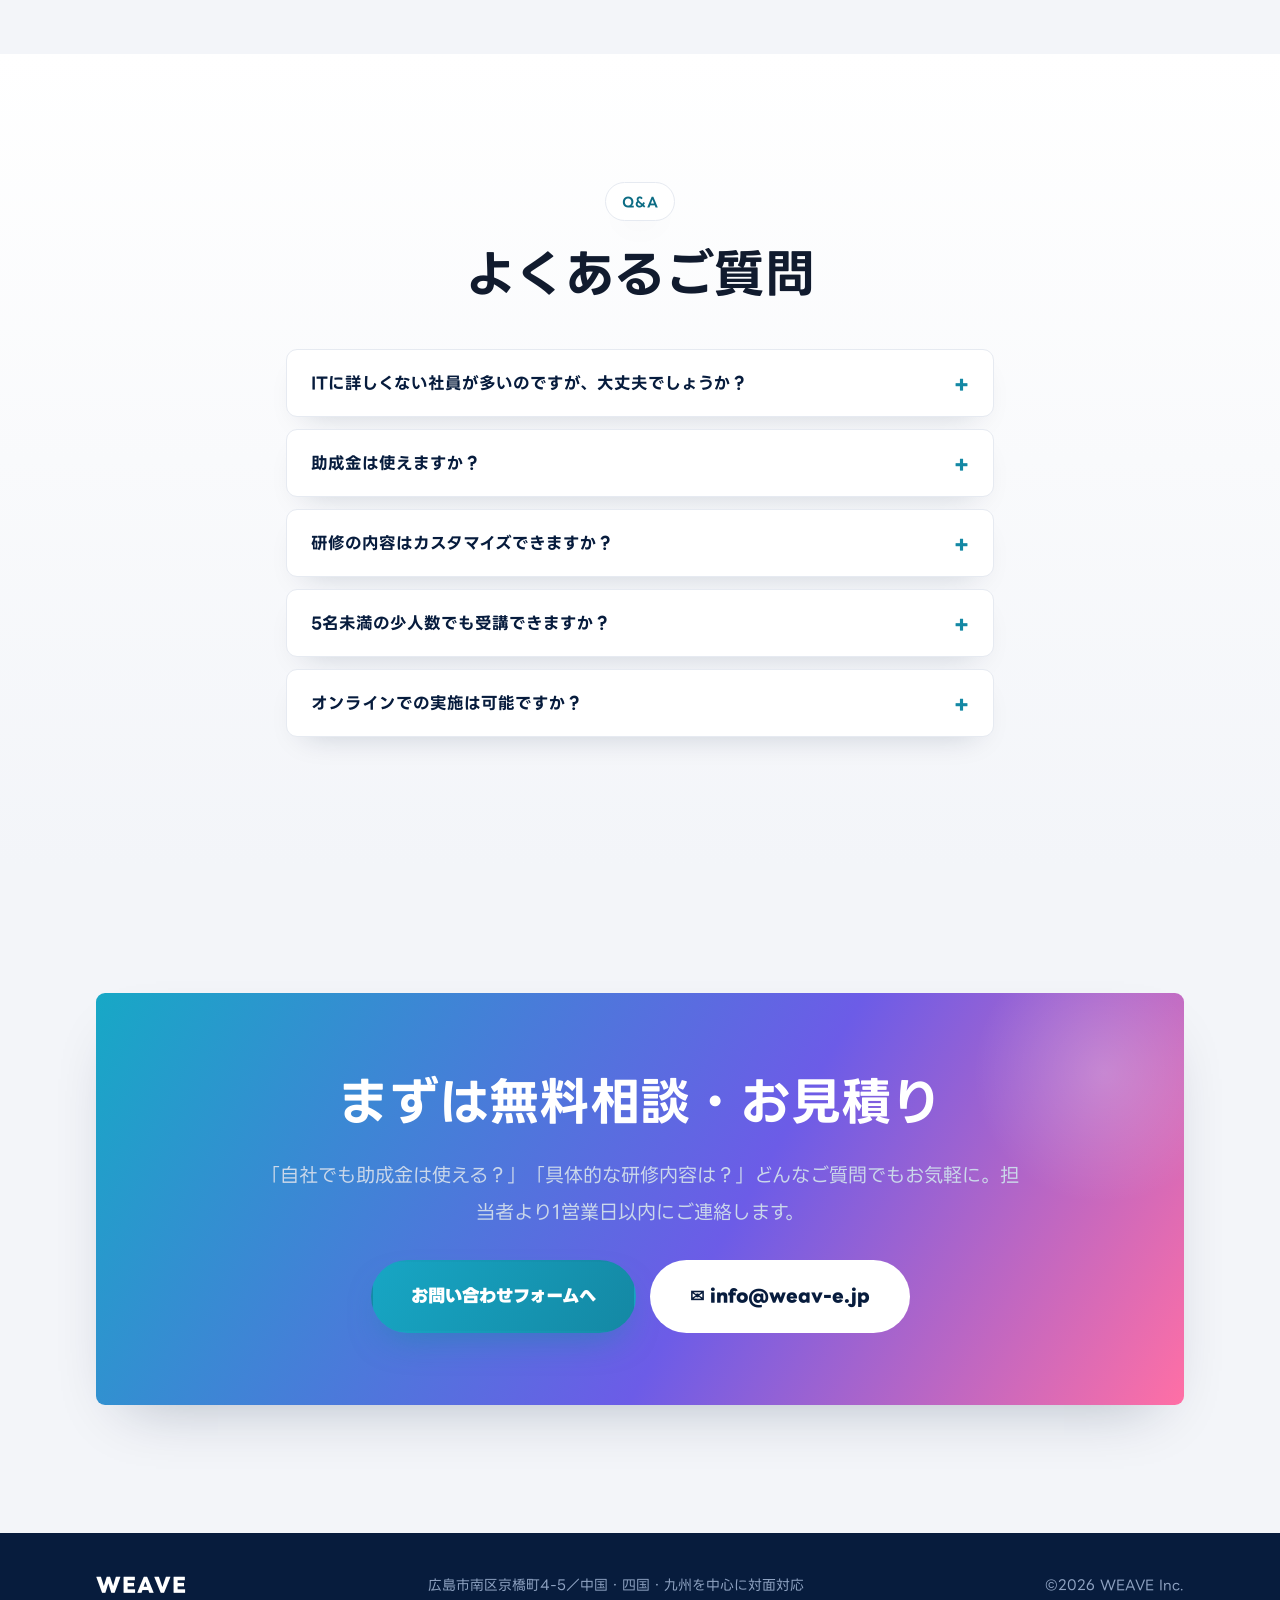
==== commit 0cbf9d96: "v22: ポイント03の見出しを『完全オーダーメイド』→『完全オーダーメイドの教材』に(何がオーダーメイドか明確化) Co-Authored-By: Claude Opus 4.8 <noreply@" ====
--- a/index.html
+++ b/index.html
@@ -177,7 +177,7 @@
     <div class="feat feat-teal reveal">
       <div class="feat-body">
         <span class="pt round"><i>ポイント</i><b>03</b></span>
-        <h3>完全オーダーメイド</h3>
+        <h3>完全オーダーメイドの教材</h3>
         <ul>
           <li>Excel・PowerPoint・Word など、御社で普段使うツールが題材です。</li>
           <li>参加者の職種（営業・事務・製造・管理職 など）に合わせて、扱う業務やワークを変えます。</li>
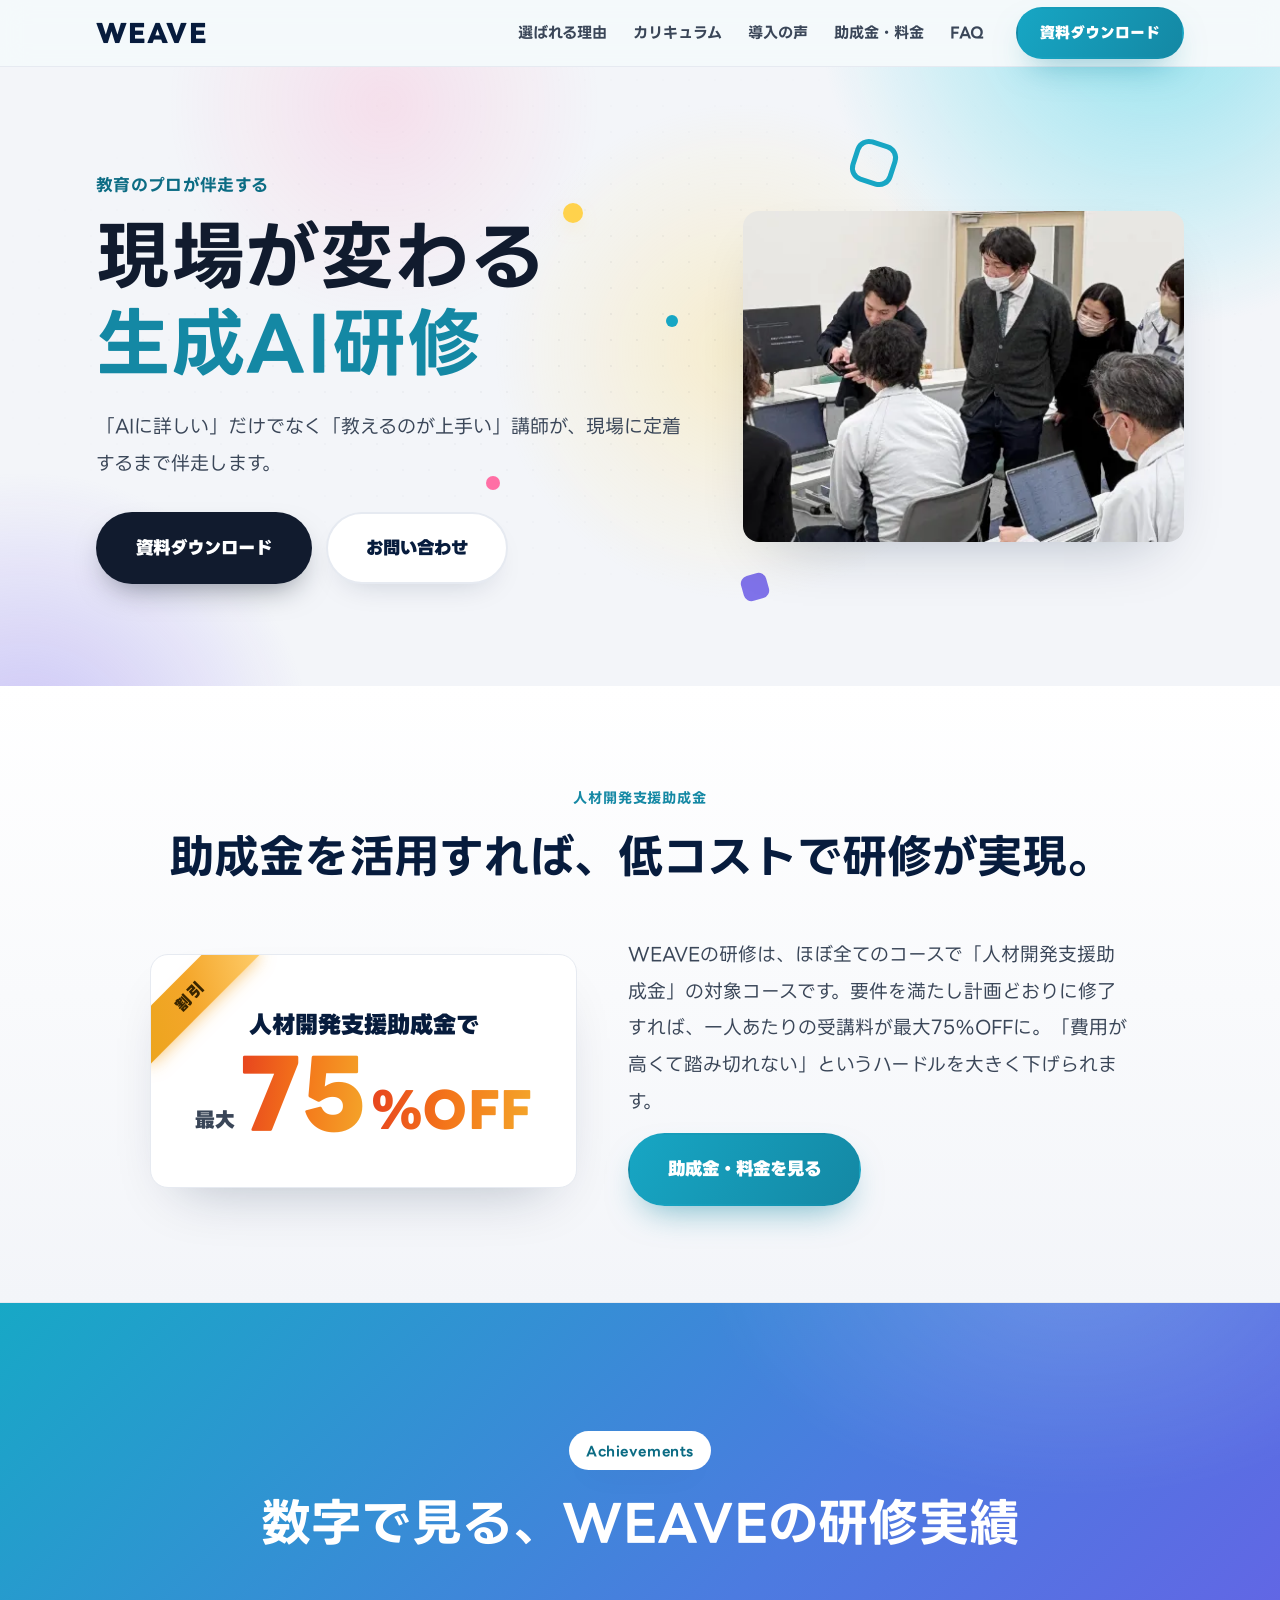
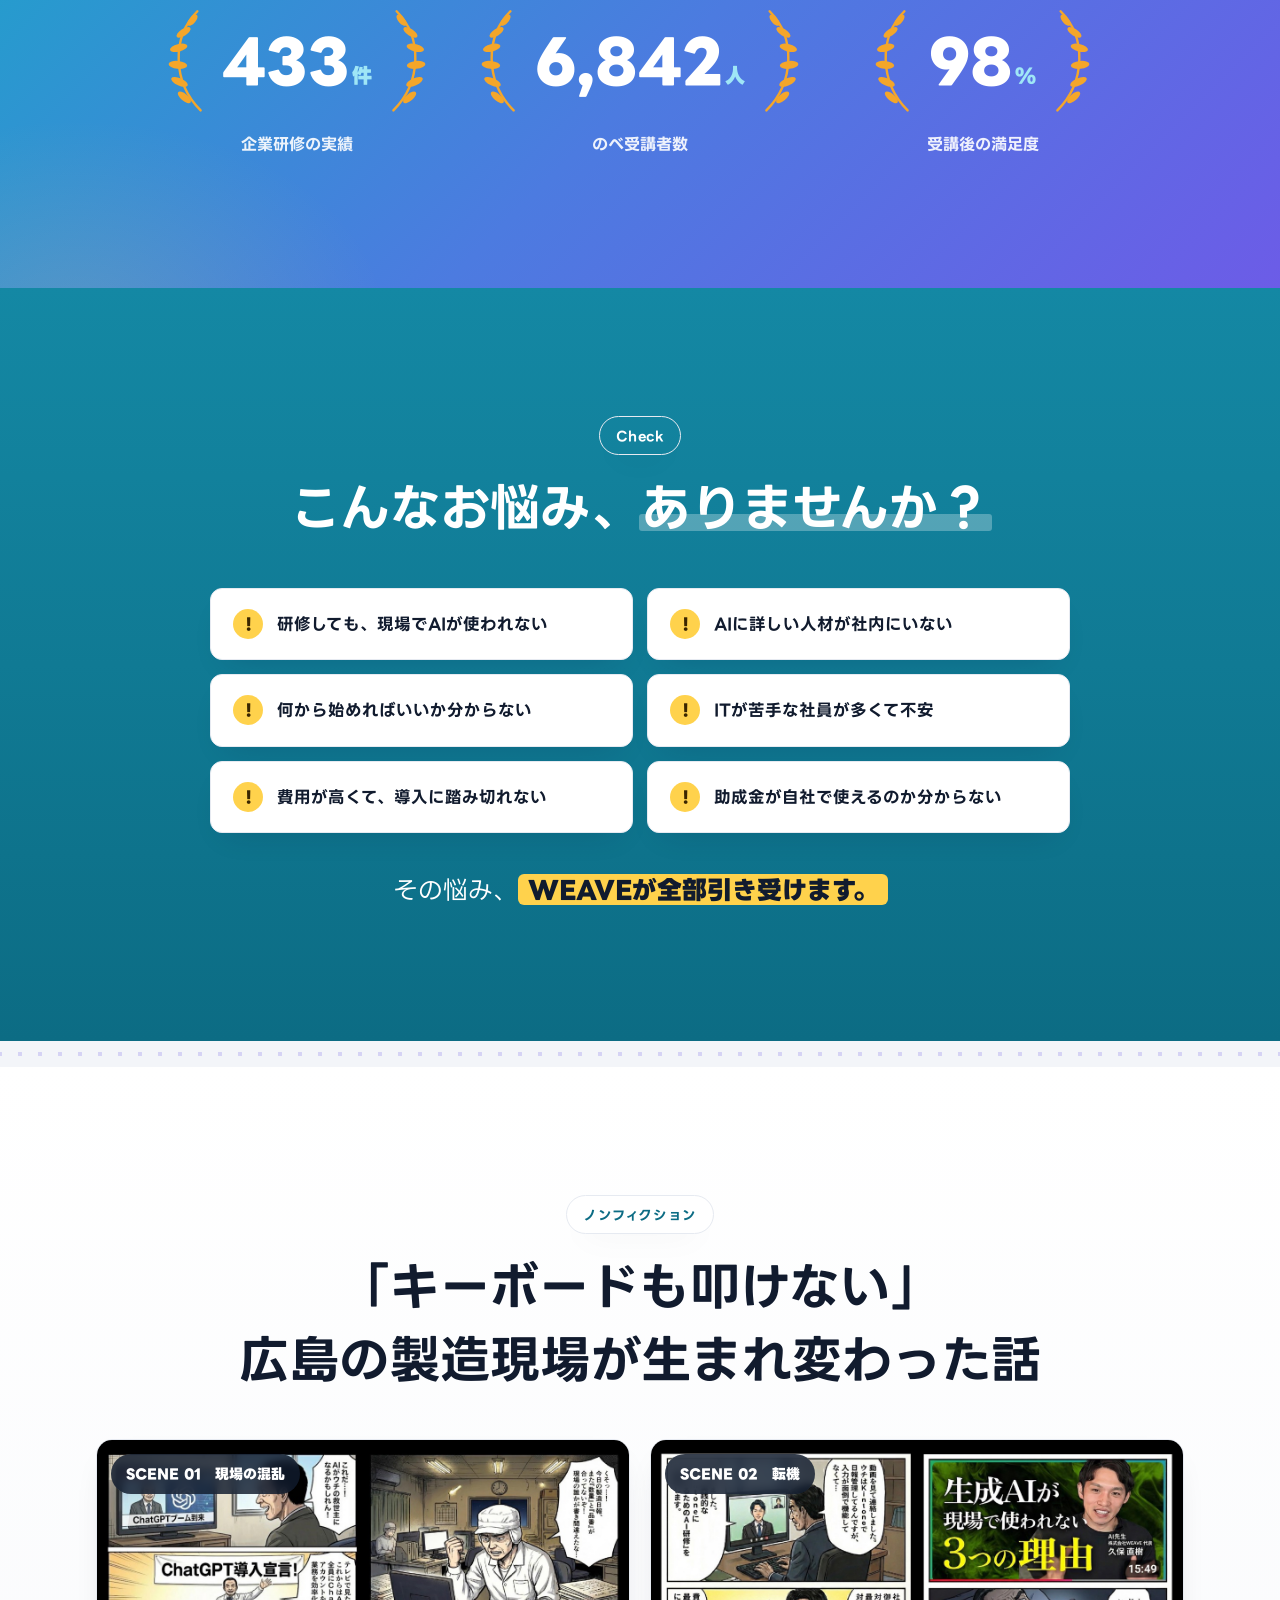
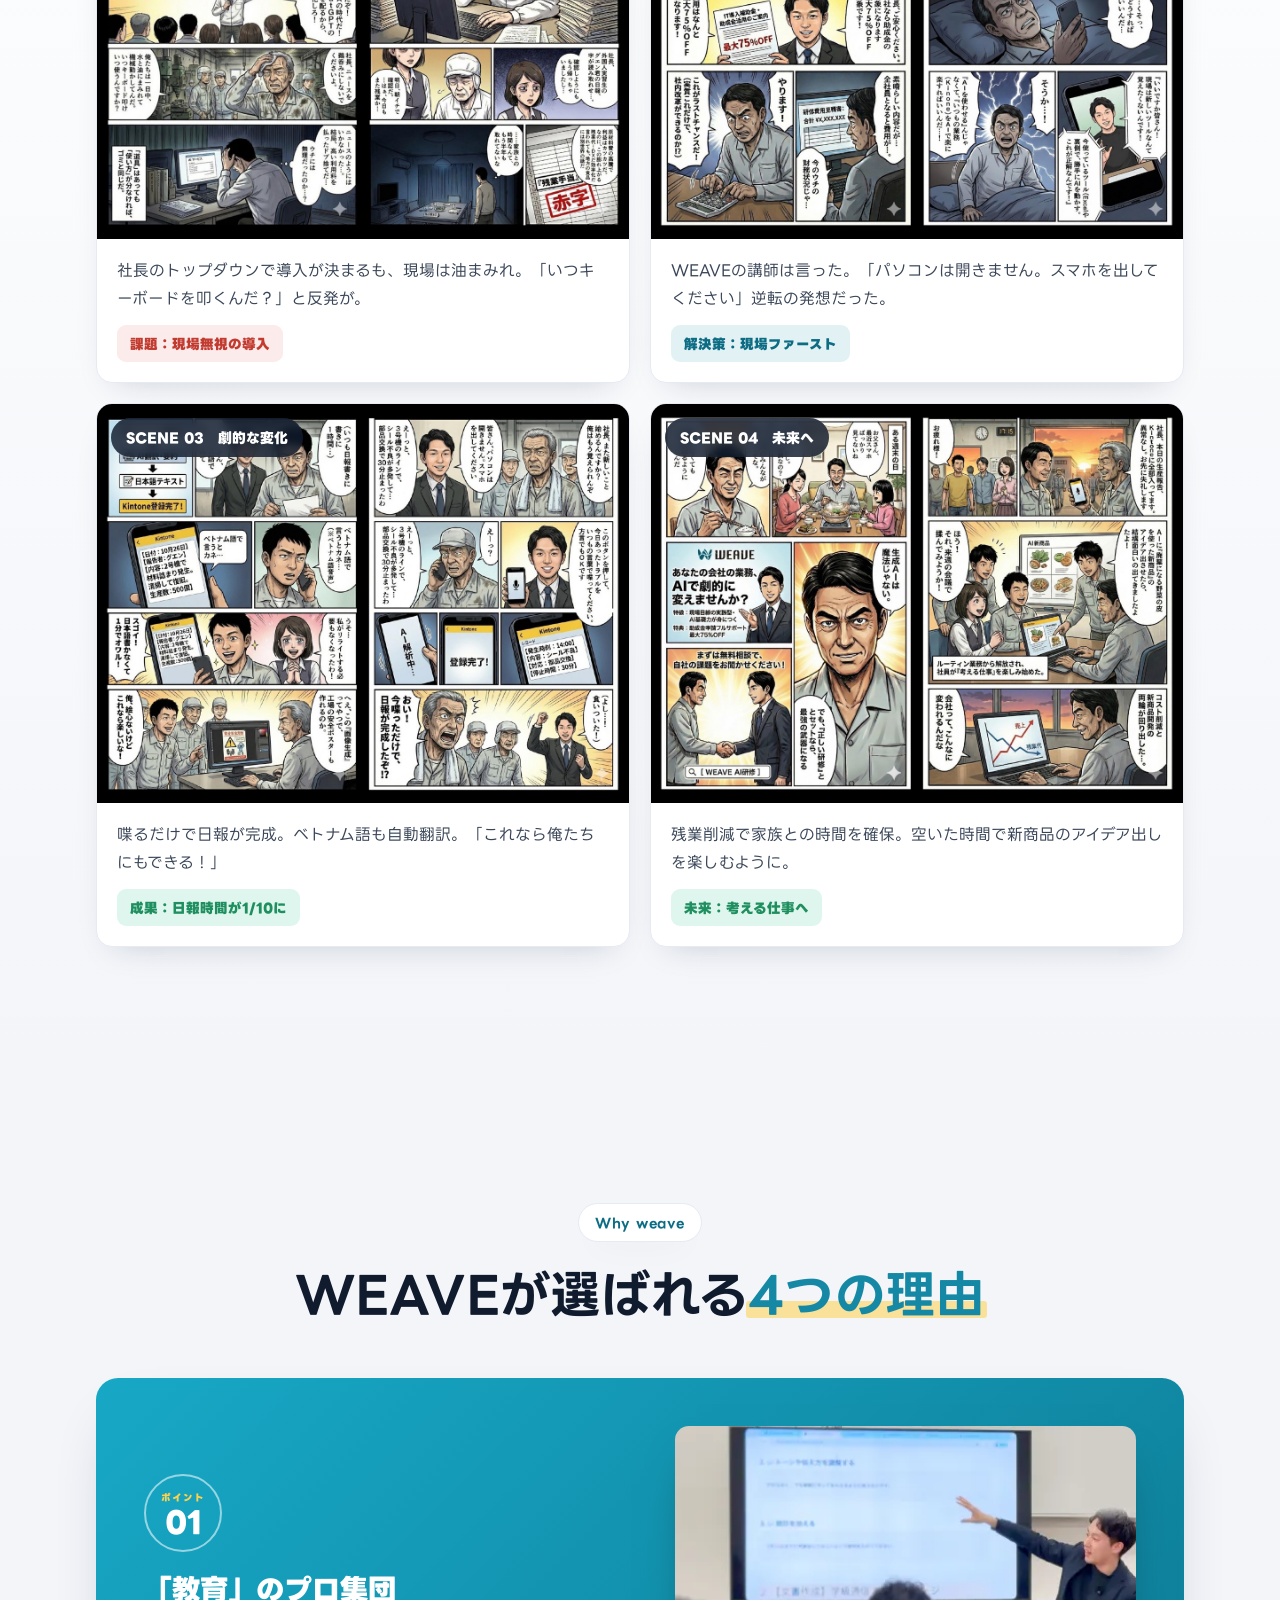
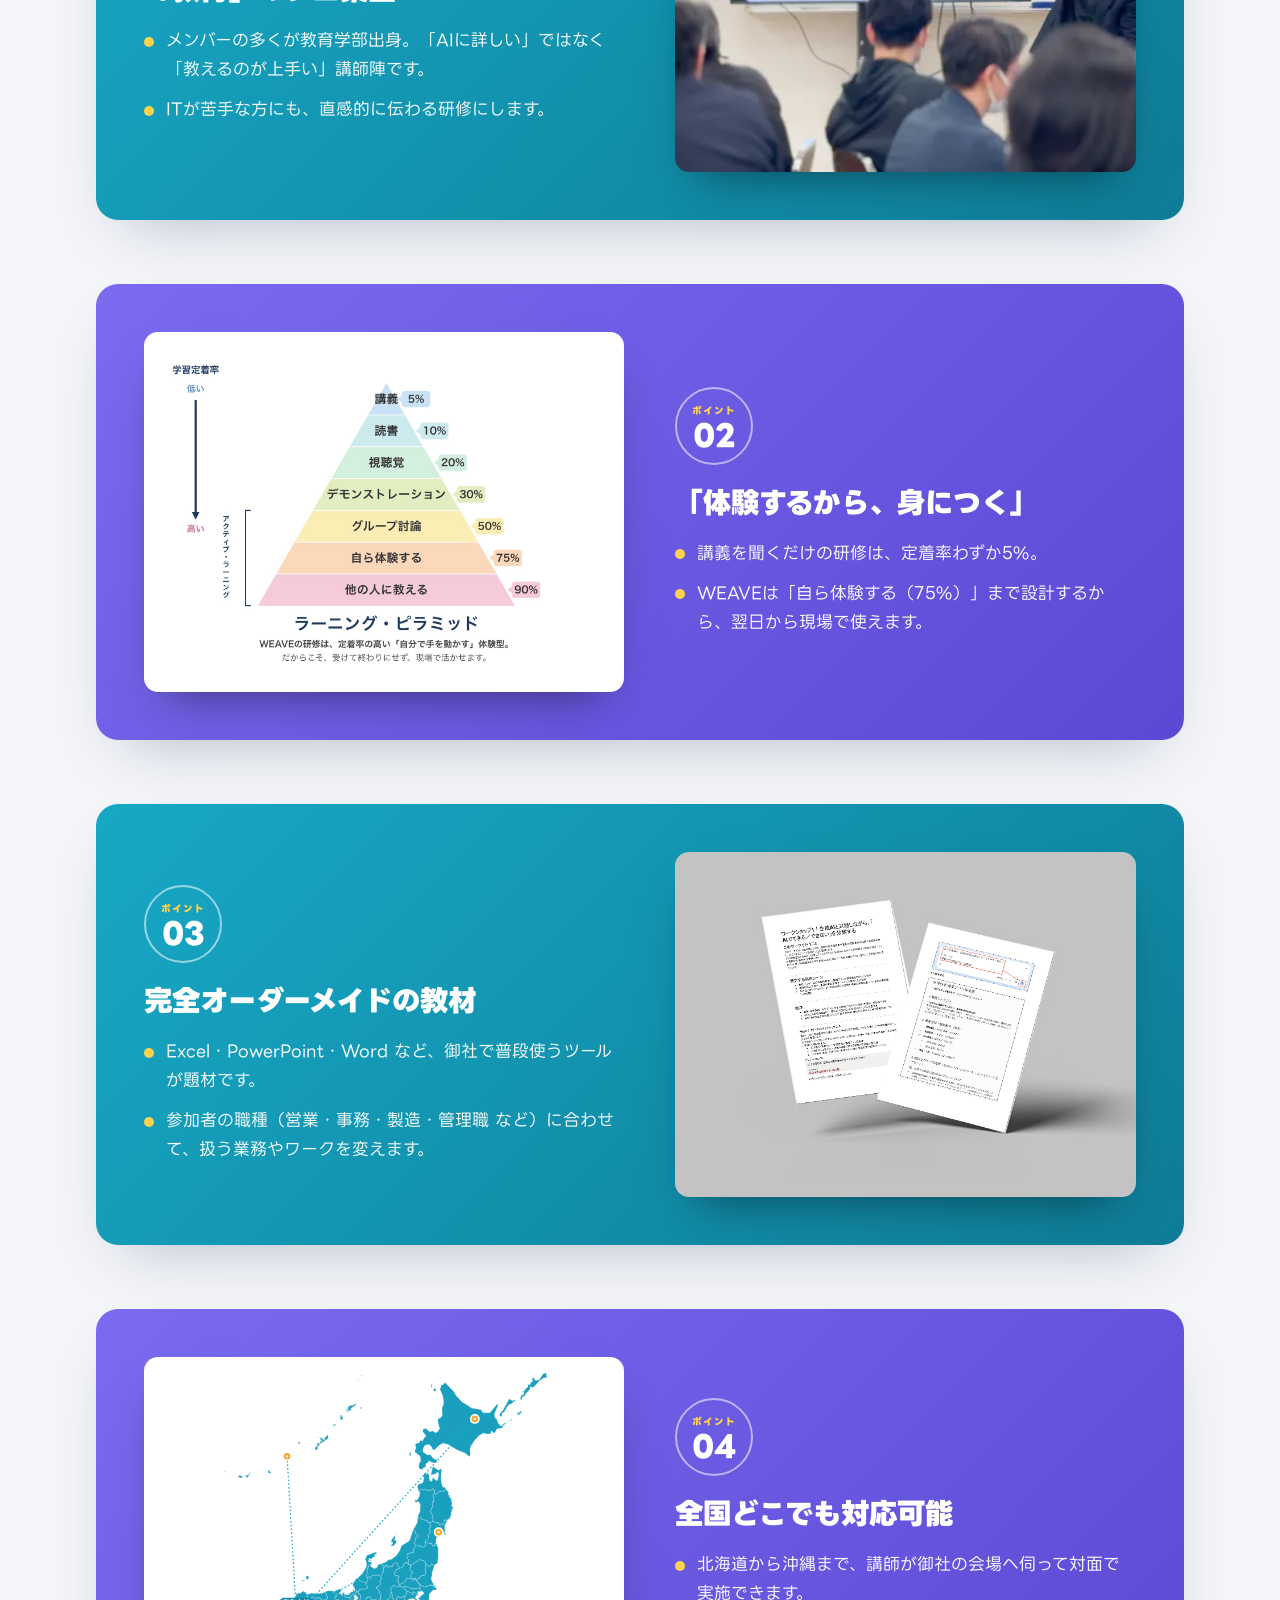
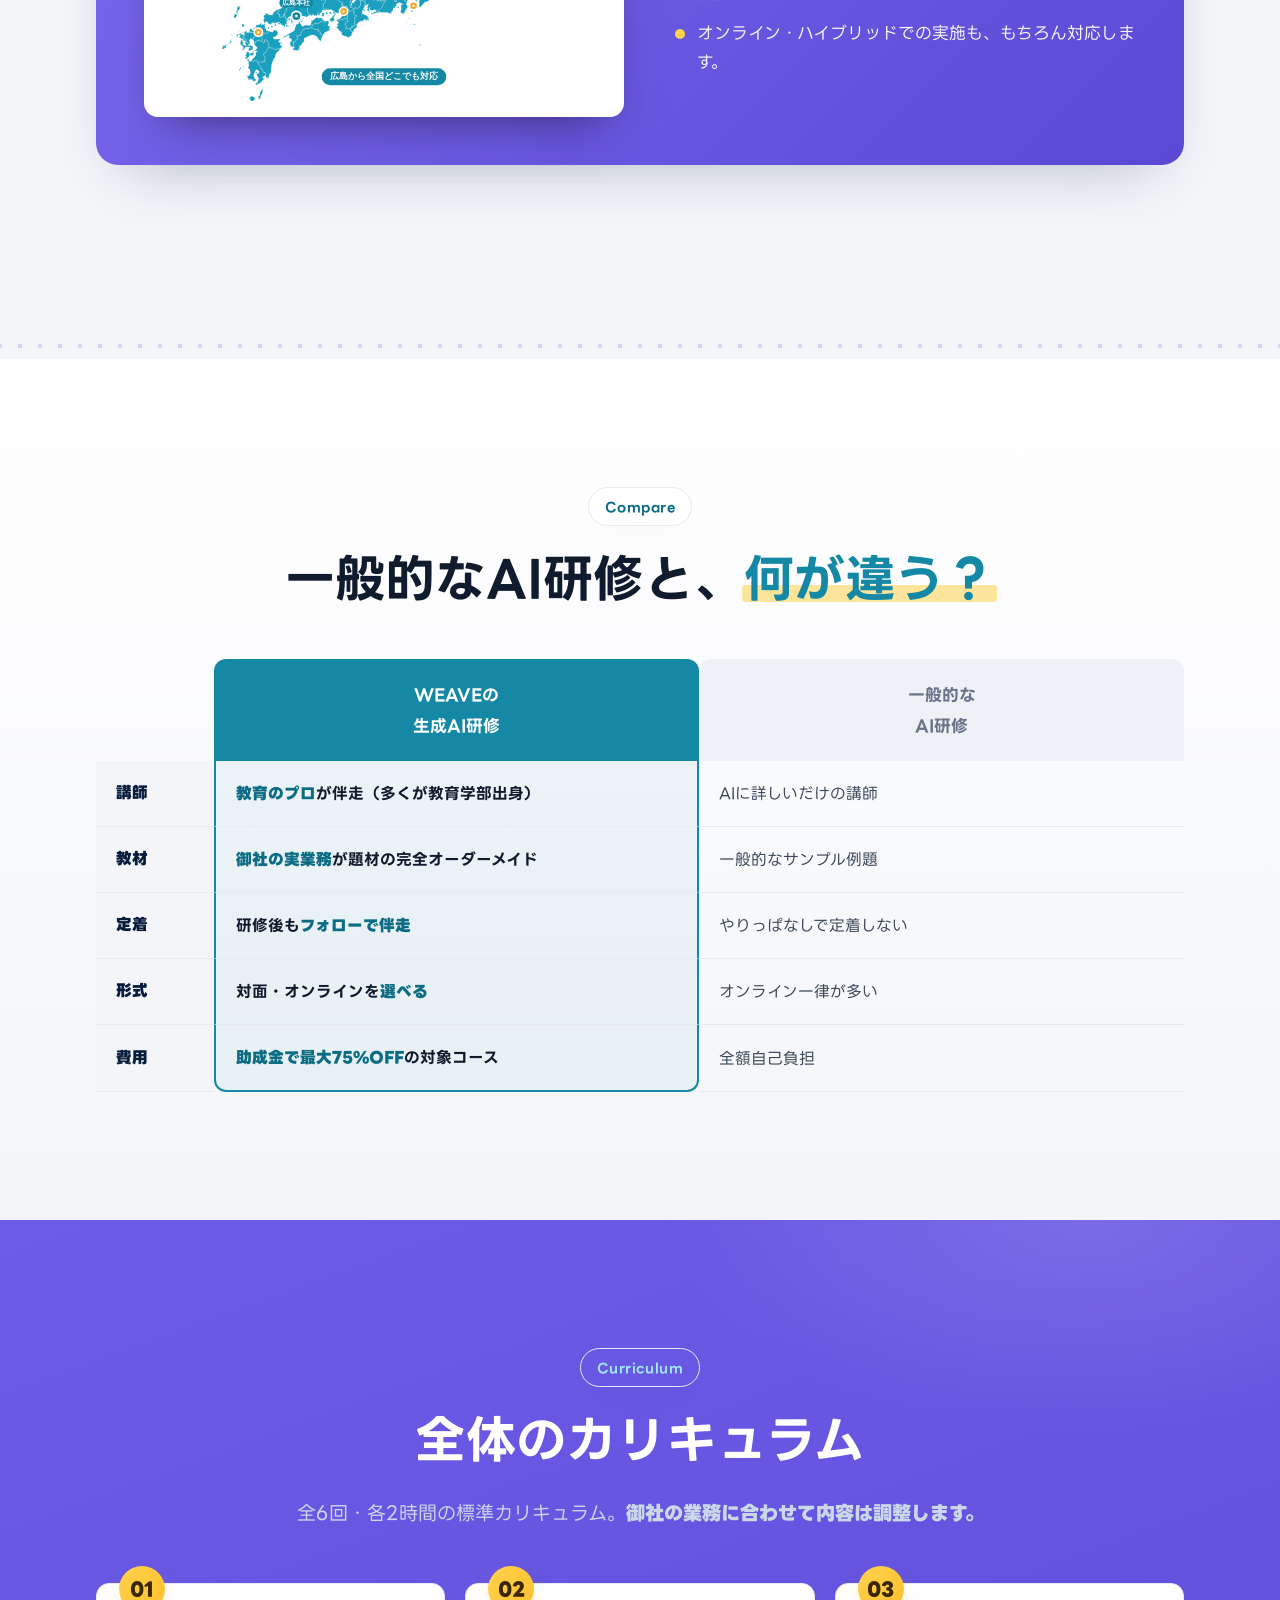
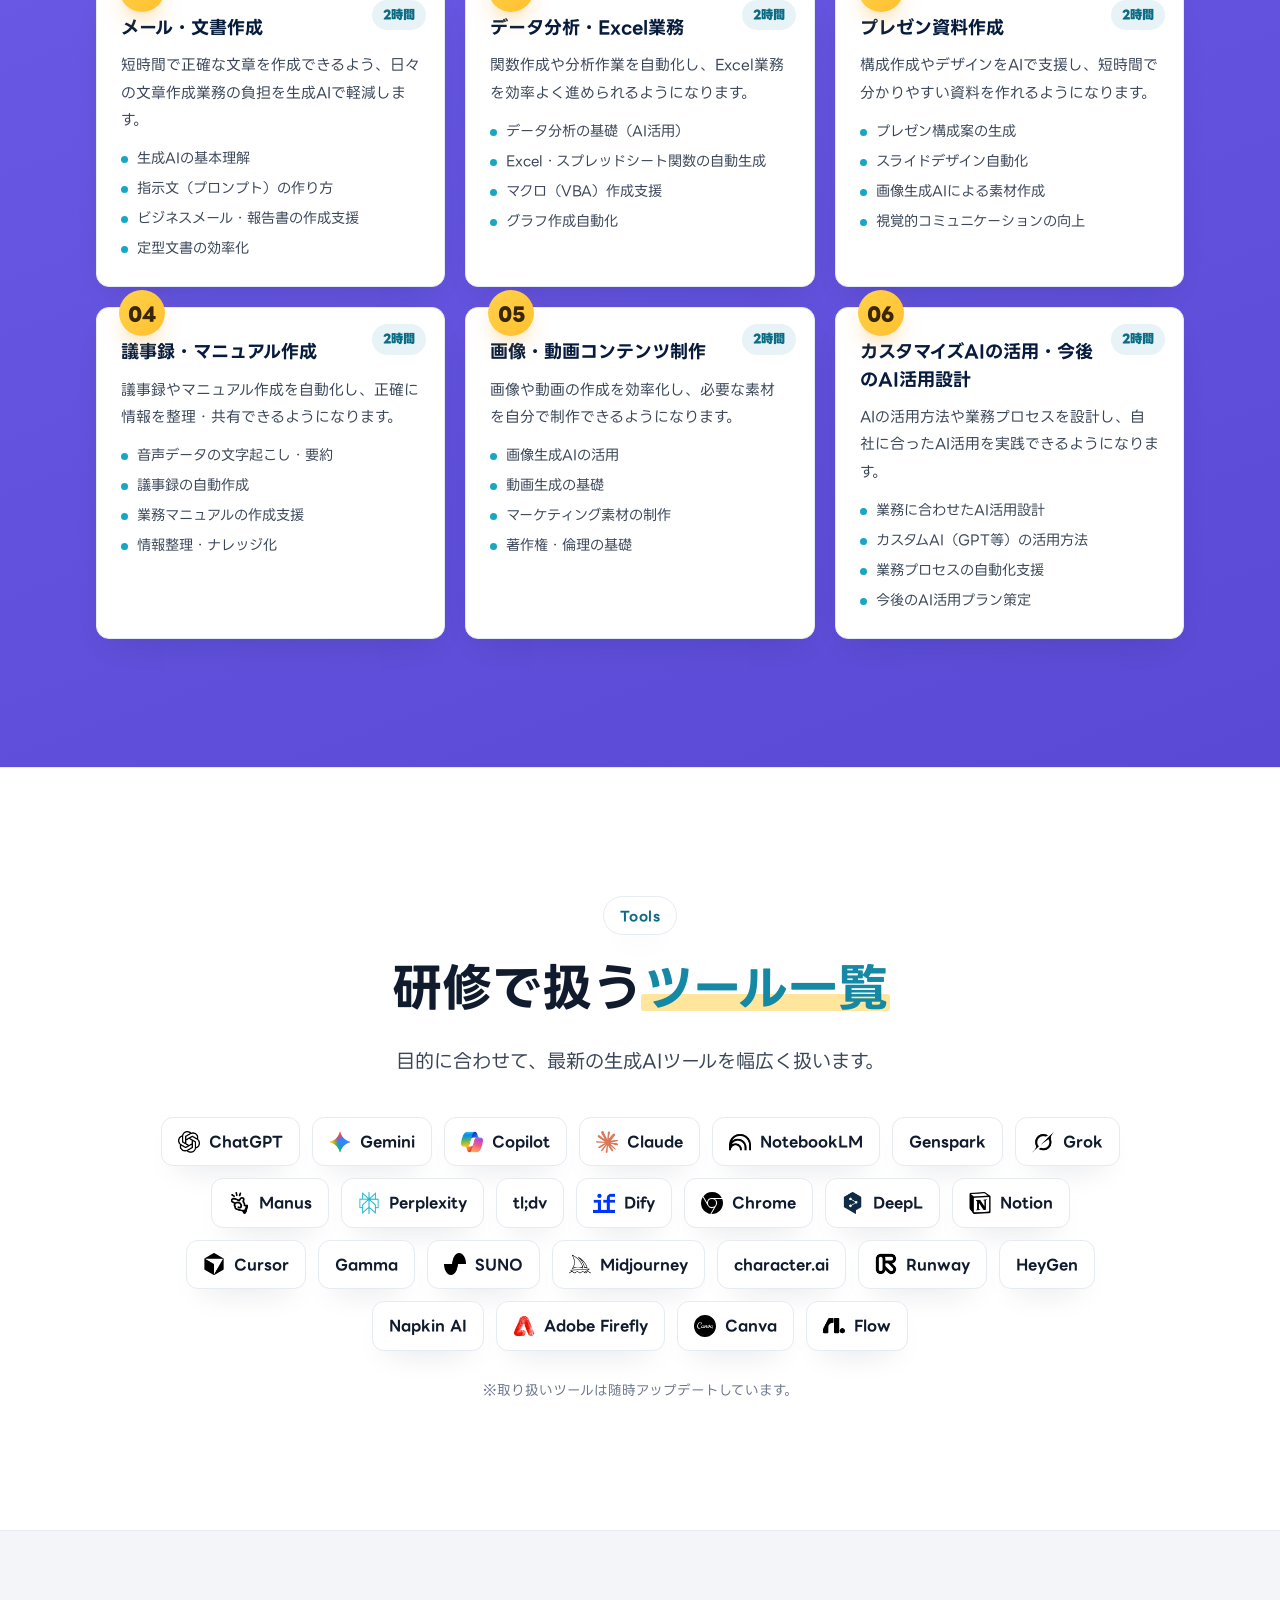
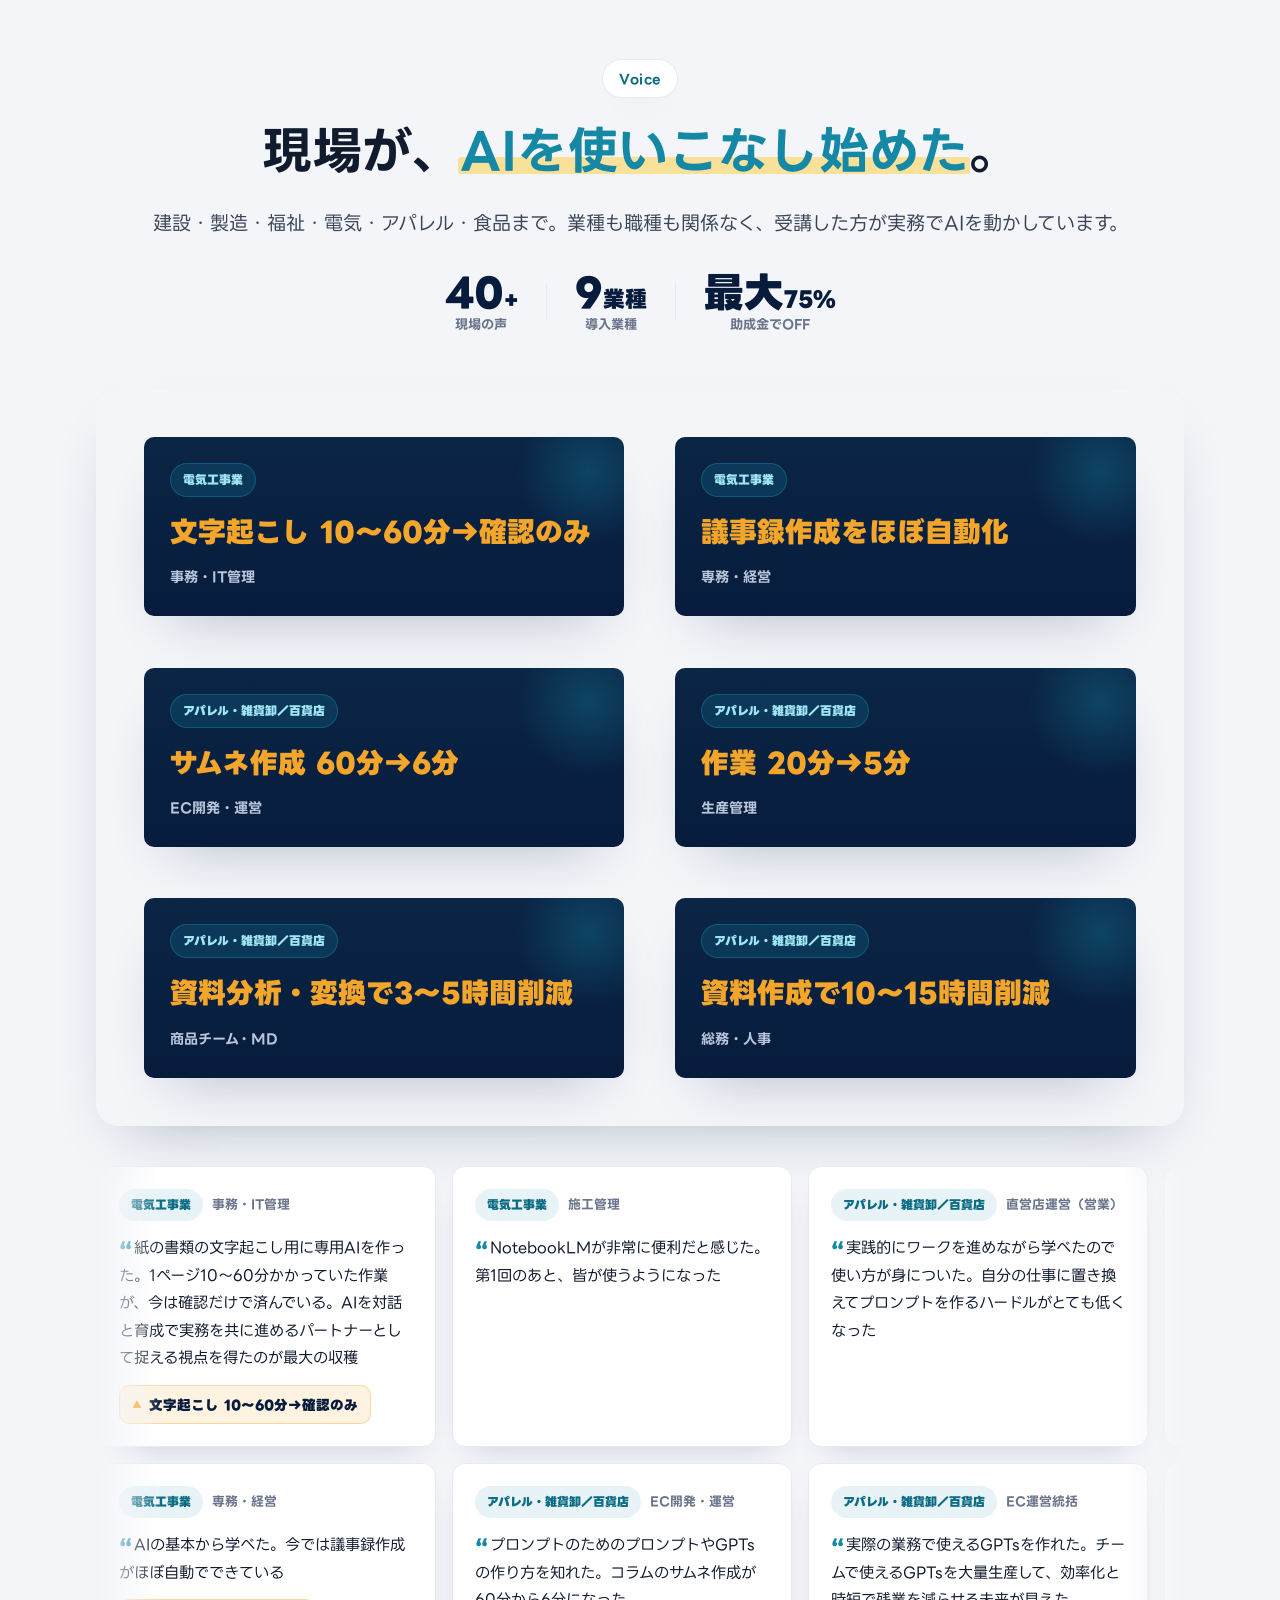
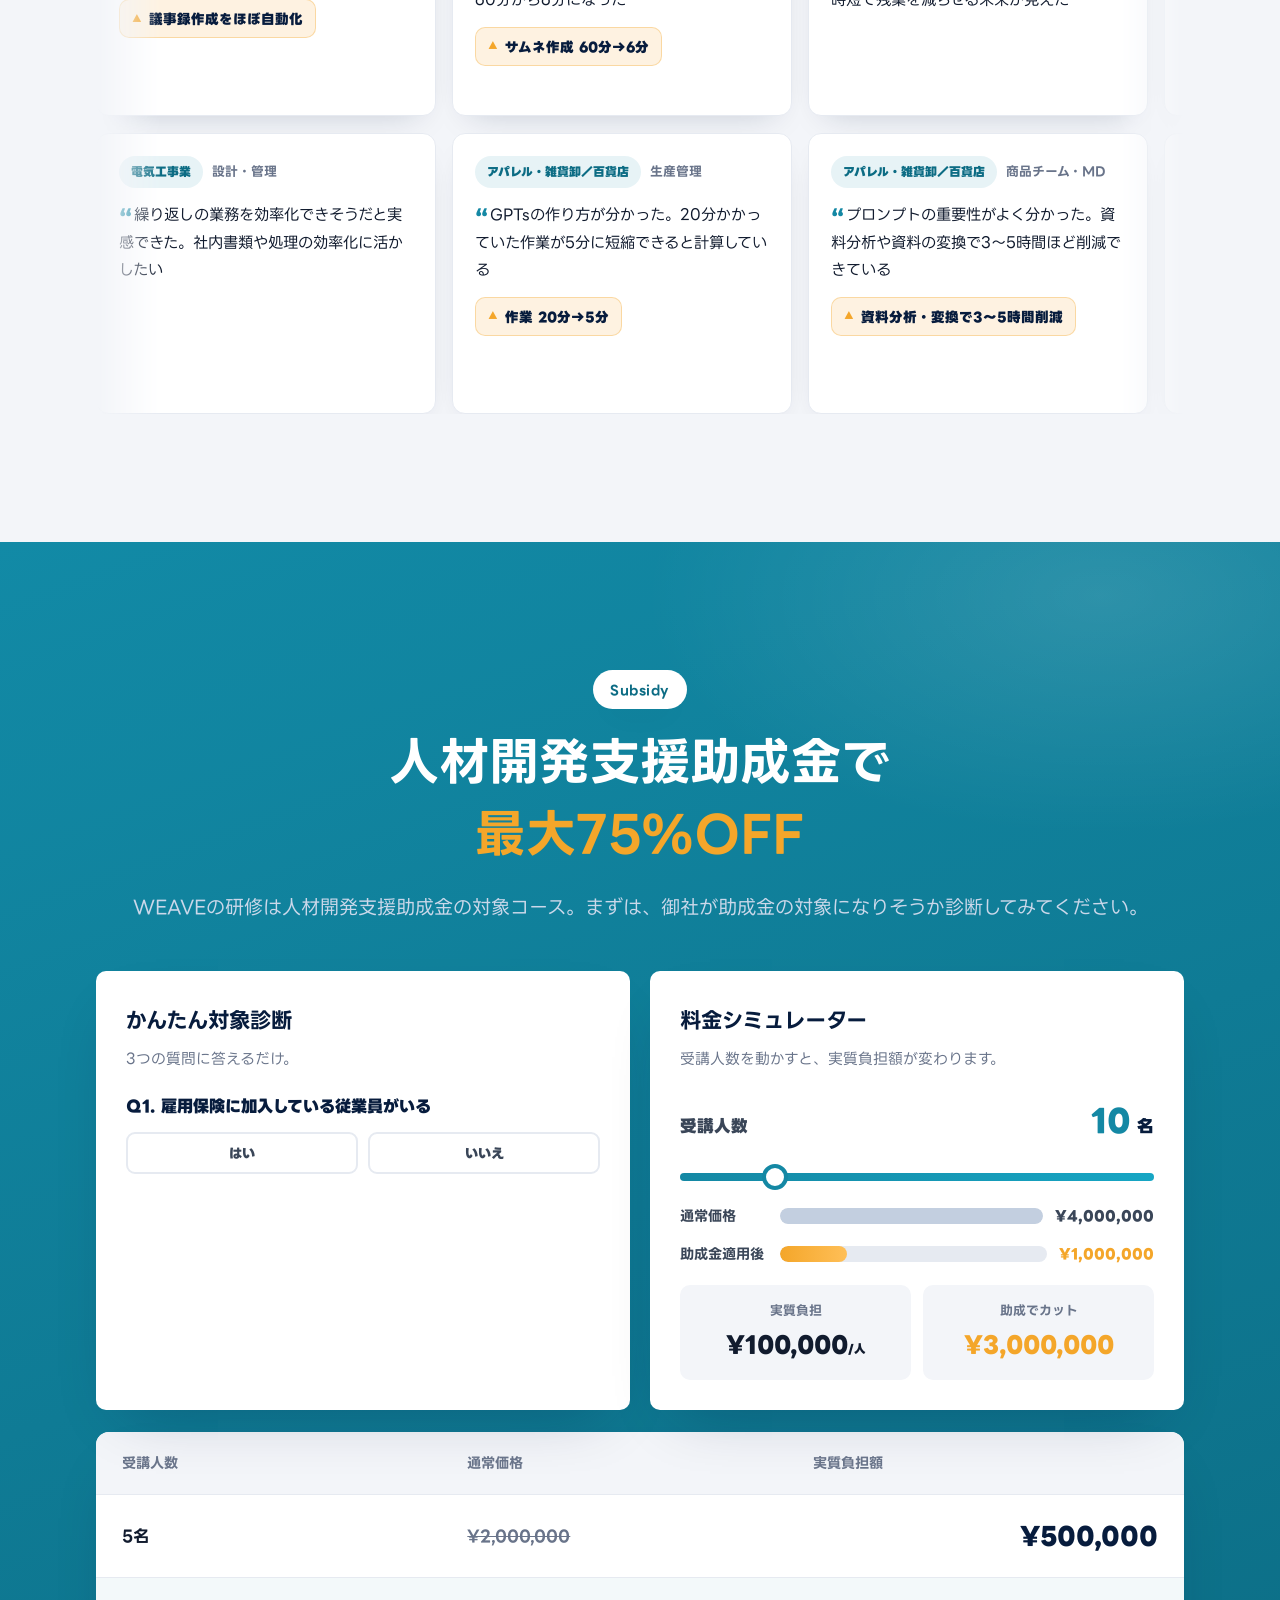
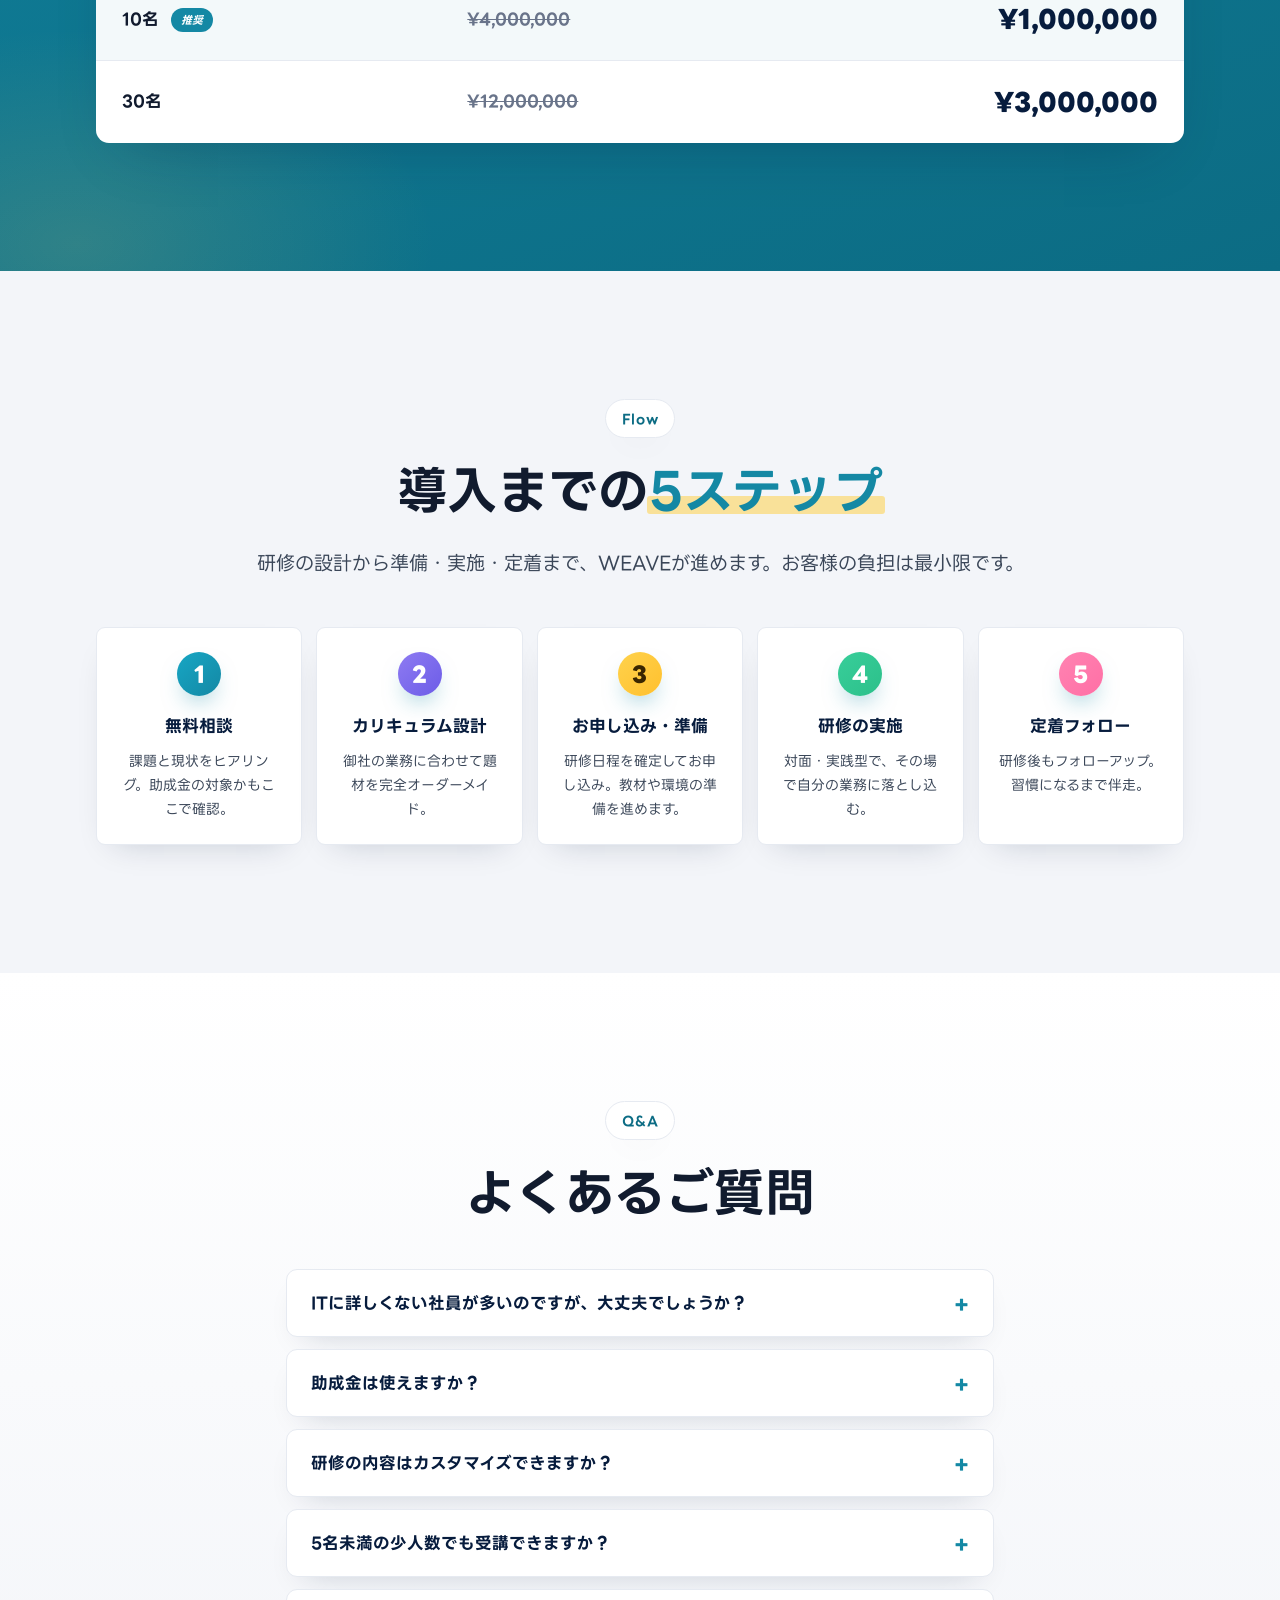
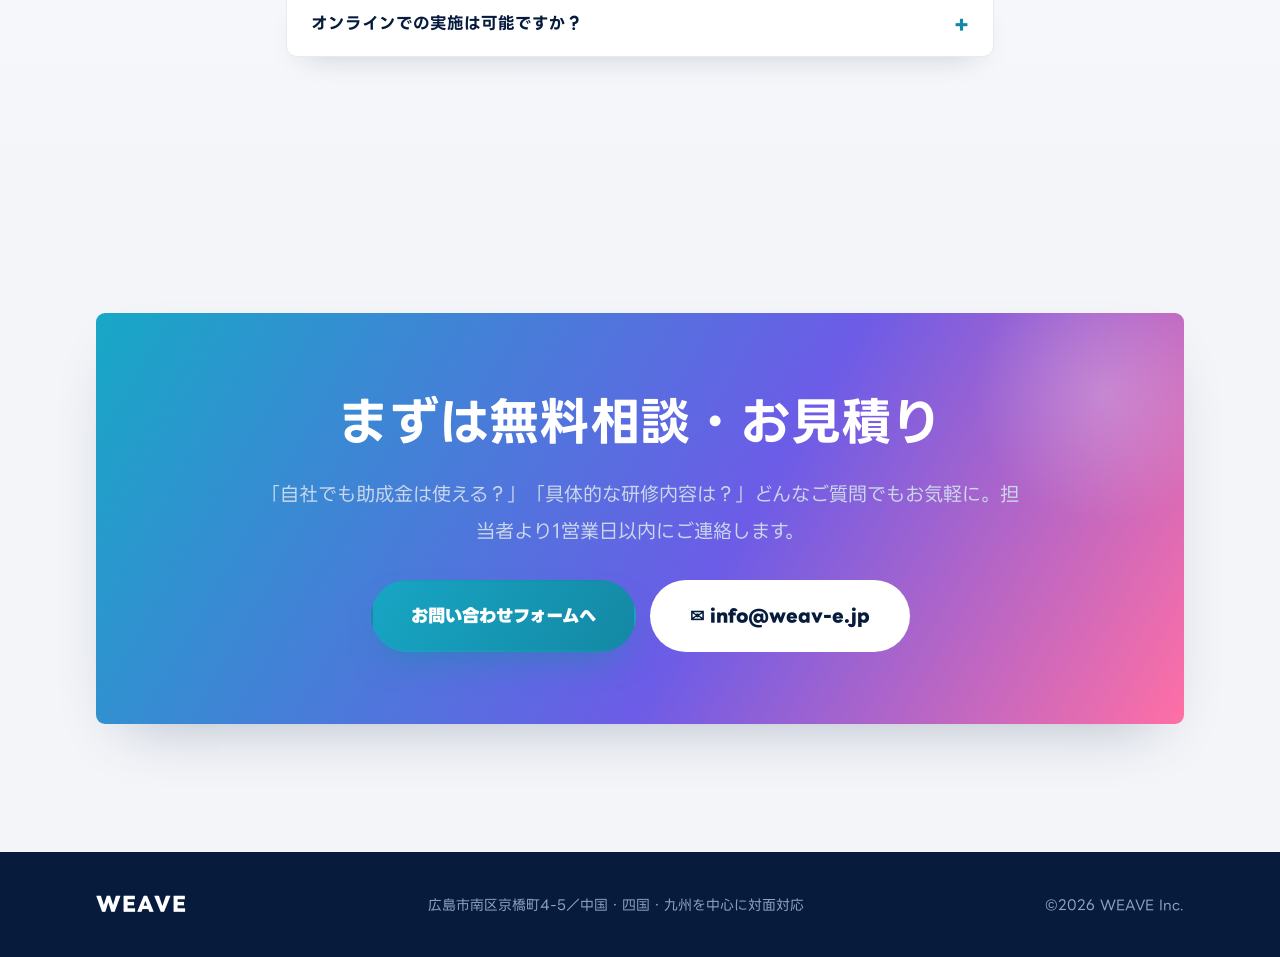
==== commit 3e701ce9: "v24: カリキュラムを全体版(全6回・各2時間/科目・目指す成果・内容)に差替え／扱うツール一覧セクションを追加(全25ツールをロゴ付き白チップで表示、ロゴ19点はlobehub/simpleico" ====
--- a/index.html
+++ b/index.html
@@ -227,16 +227,113 @@
 <section class="section curriculum" id="curriculum">
   <div class="wrap center">
     <span class="eyebrow">Curriculum</span>
-    <h2 class="h2">実際のカリキュラム例</h2>
-    <p class="lead">営業チーム（6名）／全6回・各120分の例。<b>御社の業務に合わせて題材はすべて変更します。</b></p>
+    <h2 class="h2">全体のカリキュラム</h2>
+    <p class="lead">全6回・各2時間の標準カリキュラム。<b>御社の業務に合わせて内容は調整します。</b></p>
   </div>
   <div class="wrap grid3 cur">
-    <div class="ccard reveal"><span class="cnum round">01</span><h3>営業メール作成とGPTs活用</h3><p>社内ルールを学習させた「返信AI」を作成し、問い合わせ対応を自動化。</p><div class="chips"><span>ChatGPT</span><span>GPTs</span></div></div>
-    <div class="ccard reveal"><span class="cnum round">02</span><h3>GAS×ChatGPTで業務自動化 <em class="hot">人気</em></h3><p>管理スプレッドシートを題材に、表記ゆれや修正をマクロ連携で自動化。</p><div class="chips"><span>ChatGPT</span><span>GAS</span></div></div>
-    <div class="ccard reveal"><span class="cnum round">03</span><h3>GPTs×スプレッドシート連携（日報）</h3><p>スマホから音声報告するだけで、日報・案件管理表に自動で書き込まれる仕組み。</p><div class="chips"><span>連携</span><span>自動化</span></div></div>
-    <div class="ccard reveal"><span class="cnum round">04</span><h3>提案資料・スライドのAI作成</h3><p>顧客課題から提案書の骨子を作り、Gamma/NapkinAIでスライドを一瞬で生成。</p><div class="chips"><span>Gamma</span><span>NapkinAI</span></div></div>
-    <div class="ccard reveal"><span class="cnum round">05</span><h3>営業マニュアル作成＆ロープレGPTs</h3><p>トップセールスのトークを学習させ、特定ペルソナのAI相手に模擬商談。</p><div class="chips"><span>マニュアル化</span><span>ロープレ</span></div></div>
-    <div class="ccard reveal"><span class="cnum round">06</span><h3>営業戦略立案と提案シナリオ自動化</h3><p>最新のAI検索で業界トレンドを分析。「自社の強み×顧客課題」で提案を自動生成。</p><div class="chips"><span>DeepResearch</span><span>戦略立案</span></div></div>
+    <div class="ccard reveal">
+      <span class="cnum round">01</span><span class="ctime round">2時間</span>
+      <h3>メール・文書作成</h3>
+      <p>短時間で正確な文章を作成できるよう、日々の文章作成業務の負担を生成AIで軽減します。</p>
+      <ul class="cwhat">
+        <li>生成AIの基本理解</li>
+        <li>指示文（プロンプト）の作り方</li>
+        <li>ビジネスメール・報告書の作成支援</li>
+        <li>定型文書の効率化</li>
+      </ul>
+    </div>
+    <div class="ccard reveal">
+      <span class="cnum round">02</span><span class="ctime round">2時間</span>
+      <h3>データ分析・Excel業務</h3>
+      <p>関数作成や分析作業を自動化し、Excel業務を効率よく進められるようになります。</p>
+      <ul class="cwhat">
+        <li>データ分析の基礎（AI活用）</li>
+        <li>Excel・スプレッドシート関数の自動生成</li>
+        <li>マクロ（VBA）作成支援</li>
+        <li>グラフ作成自動化</li>
+      </ul>
+    </div>
+    <div class="ccard reveal">
+      <span class="cnum round">03</span><span class="ctime round">2時間</span>
+      <h3>プレゼン資料作成</h3>
+      <p>構成作成やデザインをAIで支援し、短時間で分かりやすい資料を作れるようになります。</p>
+      <ul class="cwhat">
+        <li>プレゼン構成案の生成</li>
+        <li>スライドデザイン自動化</li>
+        <li>画像生成AIによる素材作成</li>
+        <li>視覚的コミュニケーションの向上</li>
+      </ul>
+    </div>
+    <div class="ccard reveal">
+      <span class="cnum round">04</span><span class="ctime round">2時間</span>
+      <h3>議事録・マニュアル作成</h3>
+      <p>議事録やマニュアル作成を自動化し、正確に情報を整理・共有できるようになります。</p>
+      <ul class="cwhat">
+        <li>音声データの文字起こし・要約</li>
+        <li>議事録の自動作成</li>
+        <li>業務マニュアルの作成支援</li>
+        <li>情報整理・ナレッジ化</li>
+      </ul>
+    </div>
+    <div class="ccard reveal">
+      <span class="cnum round">05</span><span class="ctime round">2時間</span>
+      <h3>画像・動画コンテンツ制作</h3>
+      <p>画像や動画の作成を効率化し、必要な素材を自分で制作できるようになります。</p>
+      <ul class="cwhat">
+        <li>画像生成AIの活用</li>
+        <li>動画生成の基礎</li>
+        <li>マーケティング素材の制作</li>
+        <li>著作権・倫理の基礎</li>
+      </ul>
+    </div>
+    <div class="ccard reveal">
+      <span class="cnum round">06</span><span class="ctime round">2時間</span>
+      <h3>カスタマイズAIの活用・今後のAI活用設計</h3>
+      <p>AIの活用方法や業務プロセスを設計し、自社に合ったAI活用を実践できるようになります。</p>
+      <ul class="cwhat">
+        <li>業務に合わせたAI活用設計</li>
+        <li>カスタムAI（GPT等）の活用方法</li>
+        <li>業務プロセスの自動化支援</li>
+        <li>今後のAI活用プラン策定</li>
+      </ul>
+    </div>
+  </div>
+</section>
+
+<!-- ===== 扱うツール一覧 ===== -->
+<section class="section tools" id="tools">
+  <div class="wrap center">
+    <span class="eyebrow">Tools</span>
+    <h2 class="h2">研修で扱う<span class="mk">ツール一覧</span></h2>
+    <p class="lead">目的に合わせて、最新の生成AIツールを幅広く扱います。</p>
+    <div class="tool-grid">
+      <span class="tlogo"><img src="assets/img/logos/chatgpt.png" alt="ChatGPT"><b>ChatGPT</b></span>
+      <span class="tlogo"><img src="assets/img/logos/gemini.png" alt="Gemini"><b>Gemini</b></span>
+      <span class="tlogo"><img src="assets/img/logos/copilot.png" alt="Copilot"><b>Copilot</b></span>
+      <span class="tlogo"><img src="assets/img/logos/claude.png" alt="Claude"><b>Claude</b></span>
+      <span class="tlogo"><img src="assets/img/logos/notebooklm.png" alt="NotebookLM"><b>NotebookLM</b></span>
+      <span class="tlogo"><b>Genspark</b></span>
+      <span class="tlogo"><img src="assets/img/logos/grok.png" alt="Grok"><b>Grok</b></span>
+      <span class="tlogo"><img src="assets/img/logos/manus.png" alt="Manus"><b>Manus</b></span>
+      <span class="tlogo"><img src="assets/img/logos/perplexity.png" alt="Perplexity"><b>Perplexity</b></span>
+      <span class="tlogo"><b>tl;dv</b></span>
+      <span class="tlogo"><img src="assets/img/logos/dify.png" alt="Dify"><b>Dify</b></span>
+      <span class="tlogo"><img src="assets/img/logos/chrome.svg" alt="Chrome"><b>Chrome</b></span>
+      <span class="tlogo"><img src="assets/img/logos/deepl.png" alt="DeepL"><b>DeepL</b></span>
+      <span class="tlogo"><img src="assets/img/logos/notion.png" alt="Notion"><b>Notion</b></span>
+      <span class="tlogo"><img src="assets/img/logos/cursor.png" alt="Cursor"><b>Cursor</b></span>
+      <span class="tlogo"><b>Gamma</b></span>
+      <span class="tlogo"><img src="assets/img/logos/suno.png" alt="SUNO"><b>SUNO</b></span>
+      <span class="tlogo"><img src="assets/img/logos/midjourney.png" alt="Midjourney"><b>Midjourney</b></span>
+      <span class="tlogo"><b>character.ai</b></span>
+      <span class="tlogo"><img src="assets/img/logos/runway.png" alt="Runway"><b>Runway</b></span>
+      <span class="tlogo"><b>HeyGen</b></span>
+      <span class="tlogo"><b>Napkin AI</b></span>
+      <span class="tlogo"><img src="assets/img/logos/firefly.png" alt="Adobe Firefly"><b>Adobe Firefly</b></span>
+      <span class="tlogo"><img src="assets/img/logos/canva.svg" alt="Canva"><b>Canva</b></span>
+      <span class="tlogo"><img src="assets/img/logos/flowith.png" alt="Flow"><b>Flow</b></span>
+    </div>
+    <p class="tools-note">※取り扱いツールは随時アップデートしています。</p>
   </div>
 </section>
 
--- a/styles.css
+++ b/styles.css
@@ -564,3 +564,25 @@
 .fv-box img{width:100%;height:100%;display:block;border-radius:0;box-shadow:none}
 .fv-cover{object-fit:cover}
 .fv-contain{object-fit:contain;padding:16px}
+
+/* 比較表：WEAVE列と一般列のセル幅を均一に */
+.ctbl{table-layout:fixed}
+.ctbl .corner{width:118px}
+.ctbl thead .me,.ctbl thead .other{width:auto}
+
+/* カリキュラム：所要時間タグ＋内容リスト */
+.ccard{position:relative}
+.ctime{position:absolute;right:18px;top:16px;font-family:var(--round);font-weight:800;font-size:.74rem;color:var(--teal-ink);background:rgba(20,136,164,.1);padding:4px 11px;border-radius:100px}
+.ccard h3{max-width:none;padding-right:56px}
+.ccard .cwhat{list-style:none;margin-top:12px;display:flex;flex-direction:column;gap:7px}
+.ccard .cwhat li{position:relative;padding-left:16px;font-size:.86rem;color:var(--ink-2);line-height:1.62}
+.ccard .cwhat li::before{content:"";position:absolute;left:0;top:.62em;width:7px;height:7px;border-radius:50%;background:var(--teal-2)}
+
+/* 扱うツール一覧 */
+.tools{background:#fff;border-top:1px solid var(--line);border-bottom:1px solid var(--line)}
+.tool-grid{margin-top:38px;display:flex;flex-wrap:wrap;justify-content:center;gap:12px;max-width:960px;margin-inline:auto}
+.tlogo{display:inline-flex;align-items:center;gap:9px;background:#fff;border:1px solid var(--line);border-radius:12px;padding:10px 16px;box-shadow:var(--shadow-sm)}
+.tlogo img{height:22px;width:auto;max-width:26px;display:block;object-fit:contain}
+.tlogo b{font-family:var(--round);font-weight:700;font-size:.9rem;color:var(--ink);white-space:nowrap}
+.tools-note{margin-top:26px;color:var(--ink-3);font-size:.82rem}
+@media(max-width:600px){.tool-grid{gap:9px}.tlogo{padding:8px 12px}.tlogo b{font-size:.82rem}}
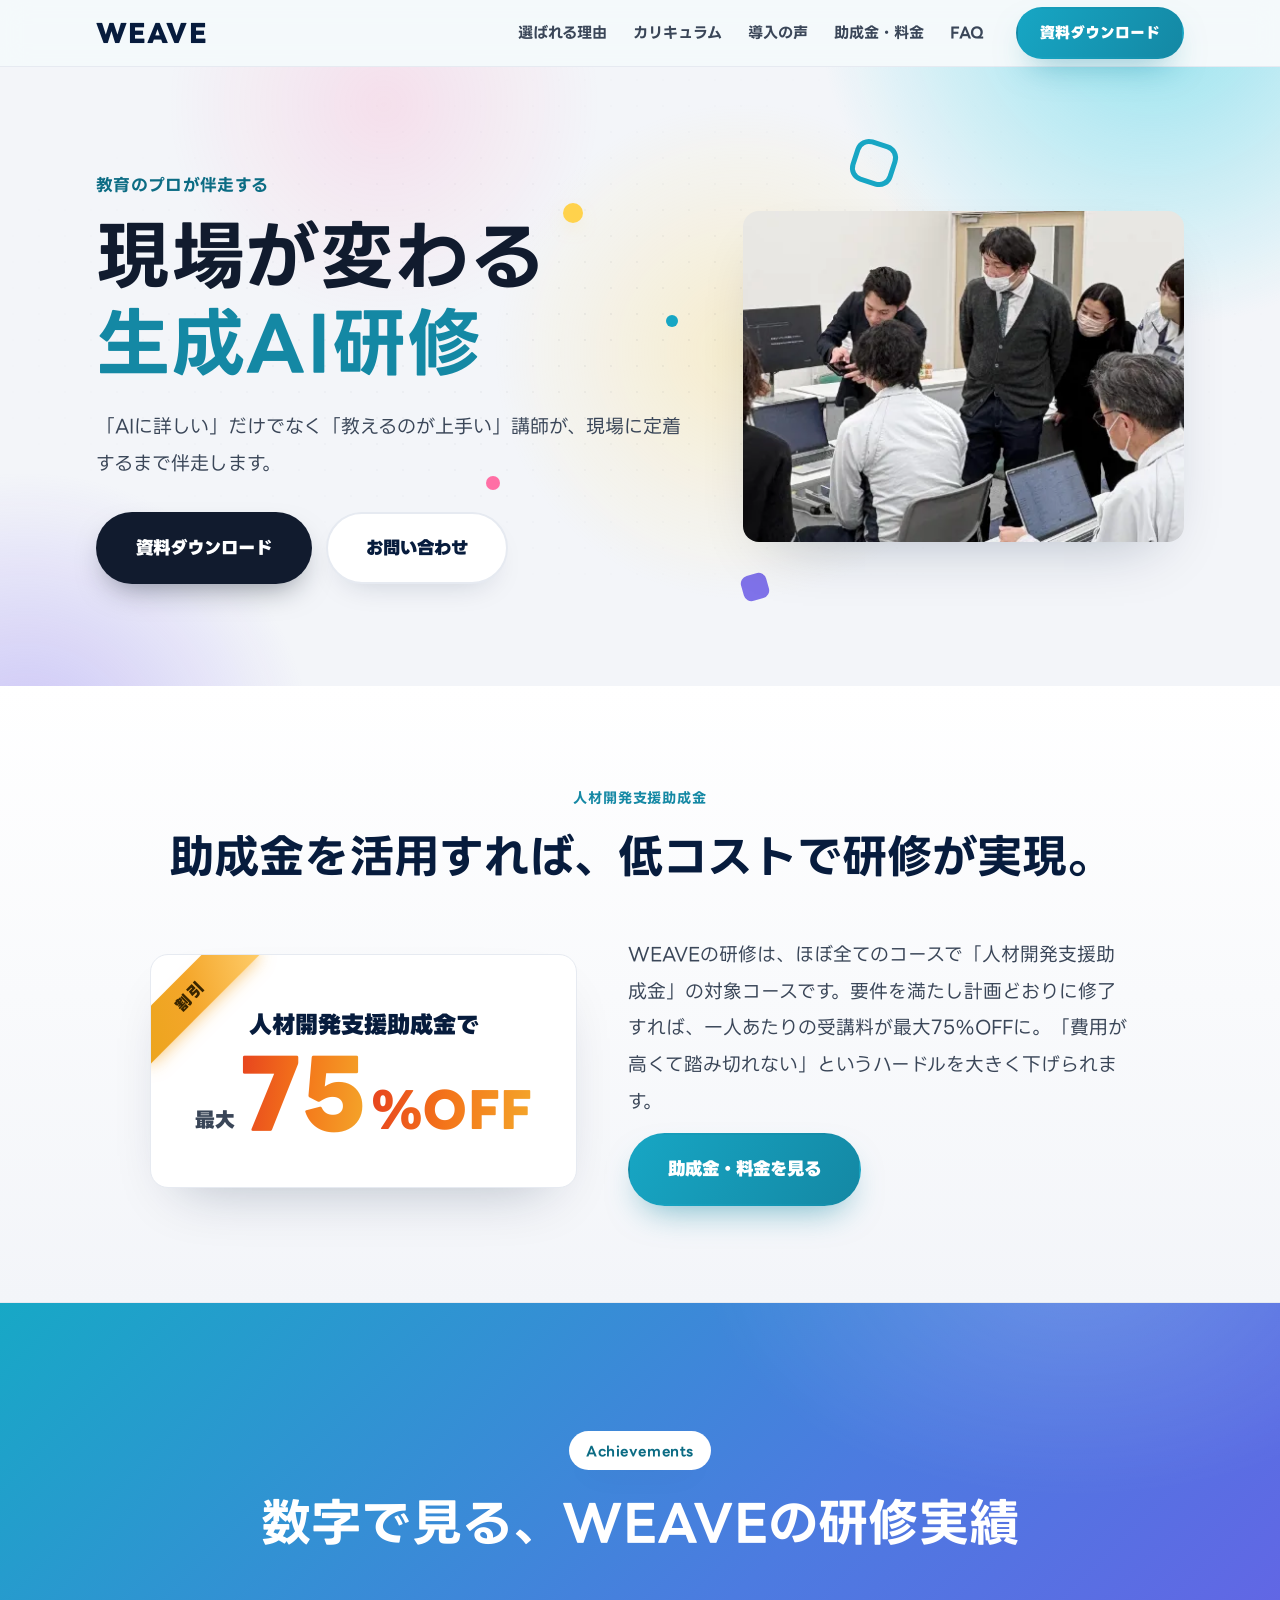
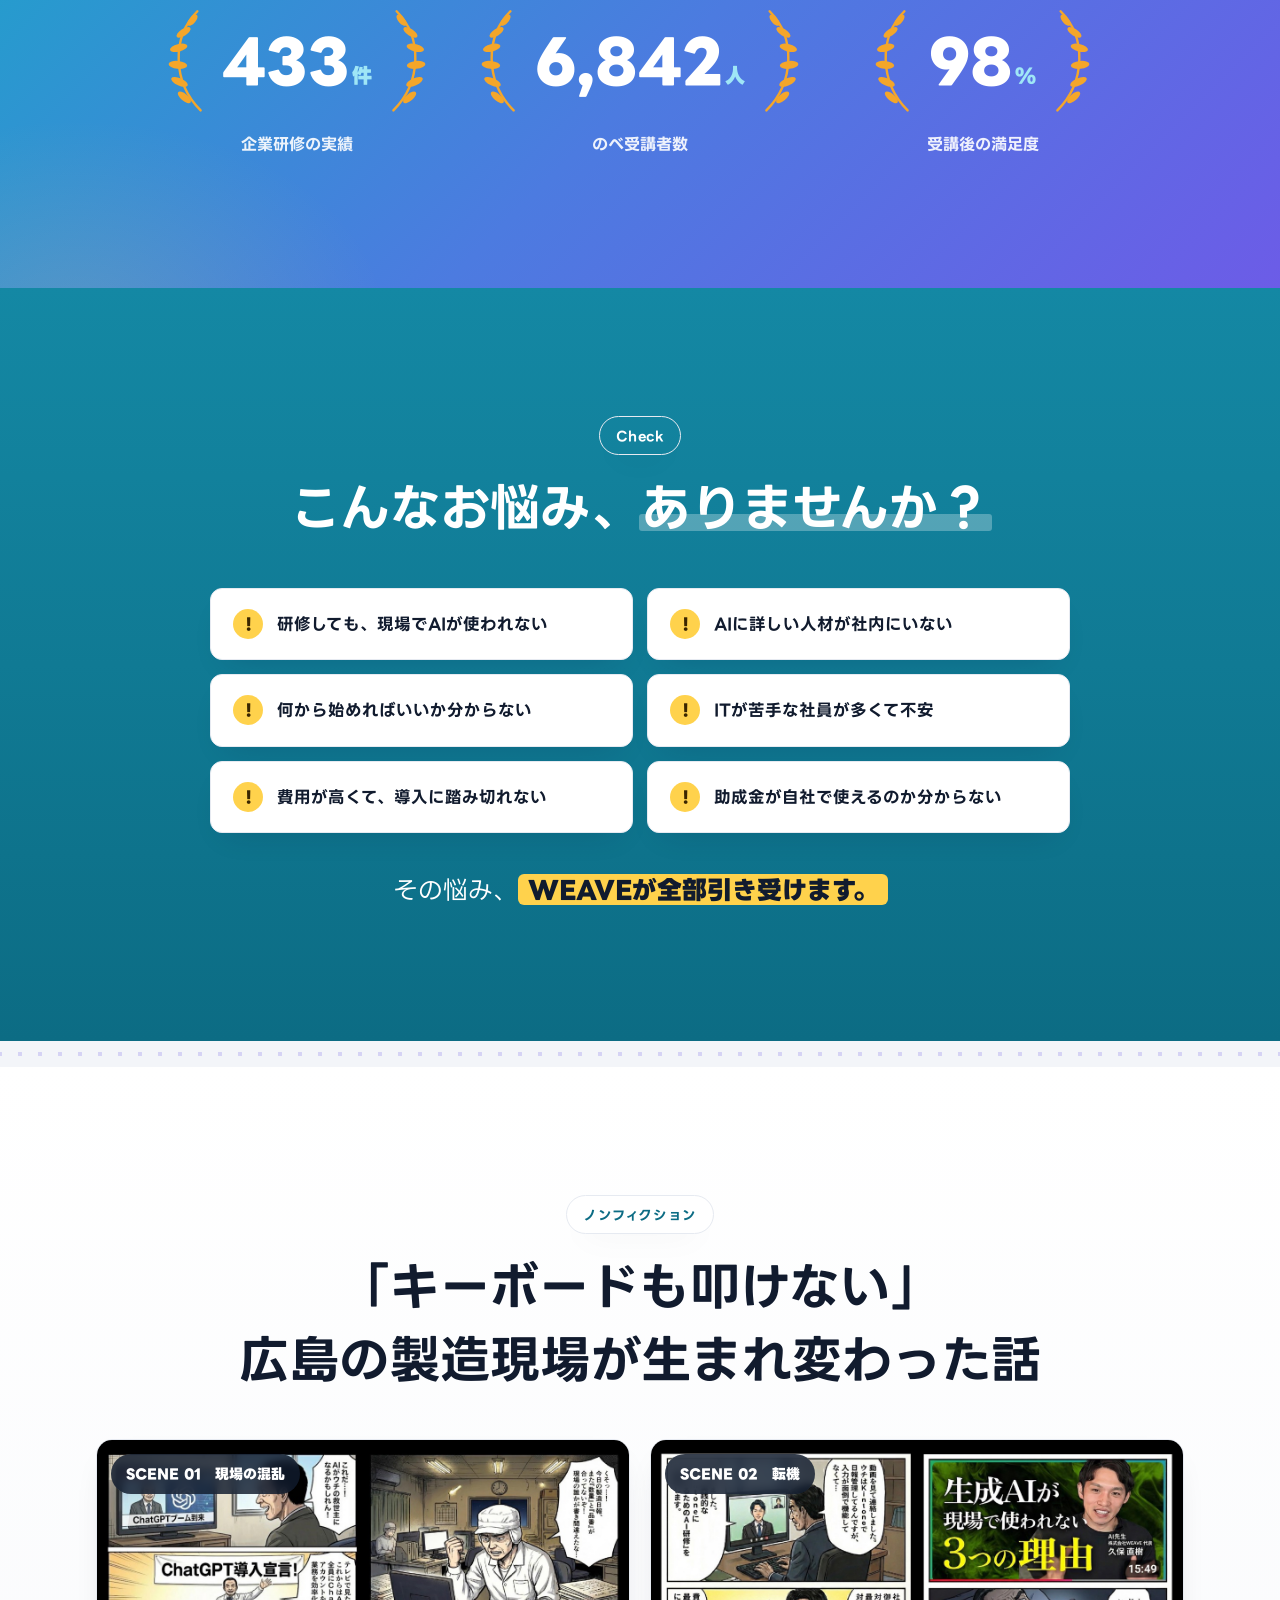
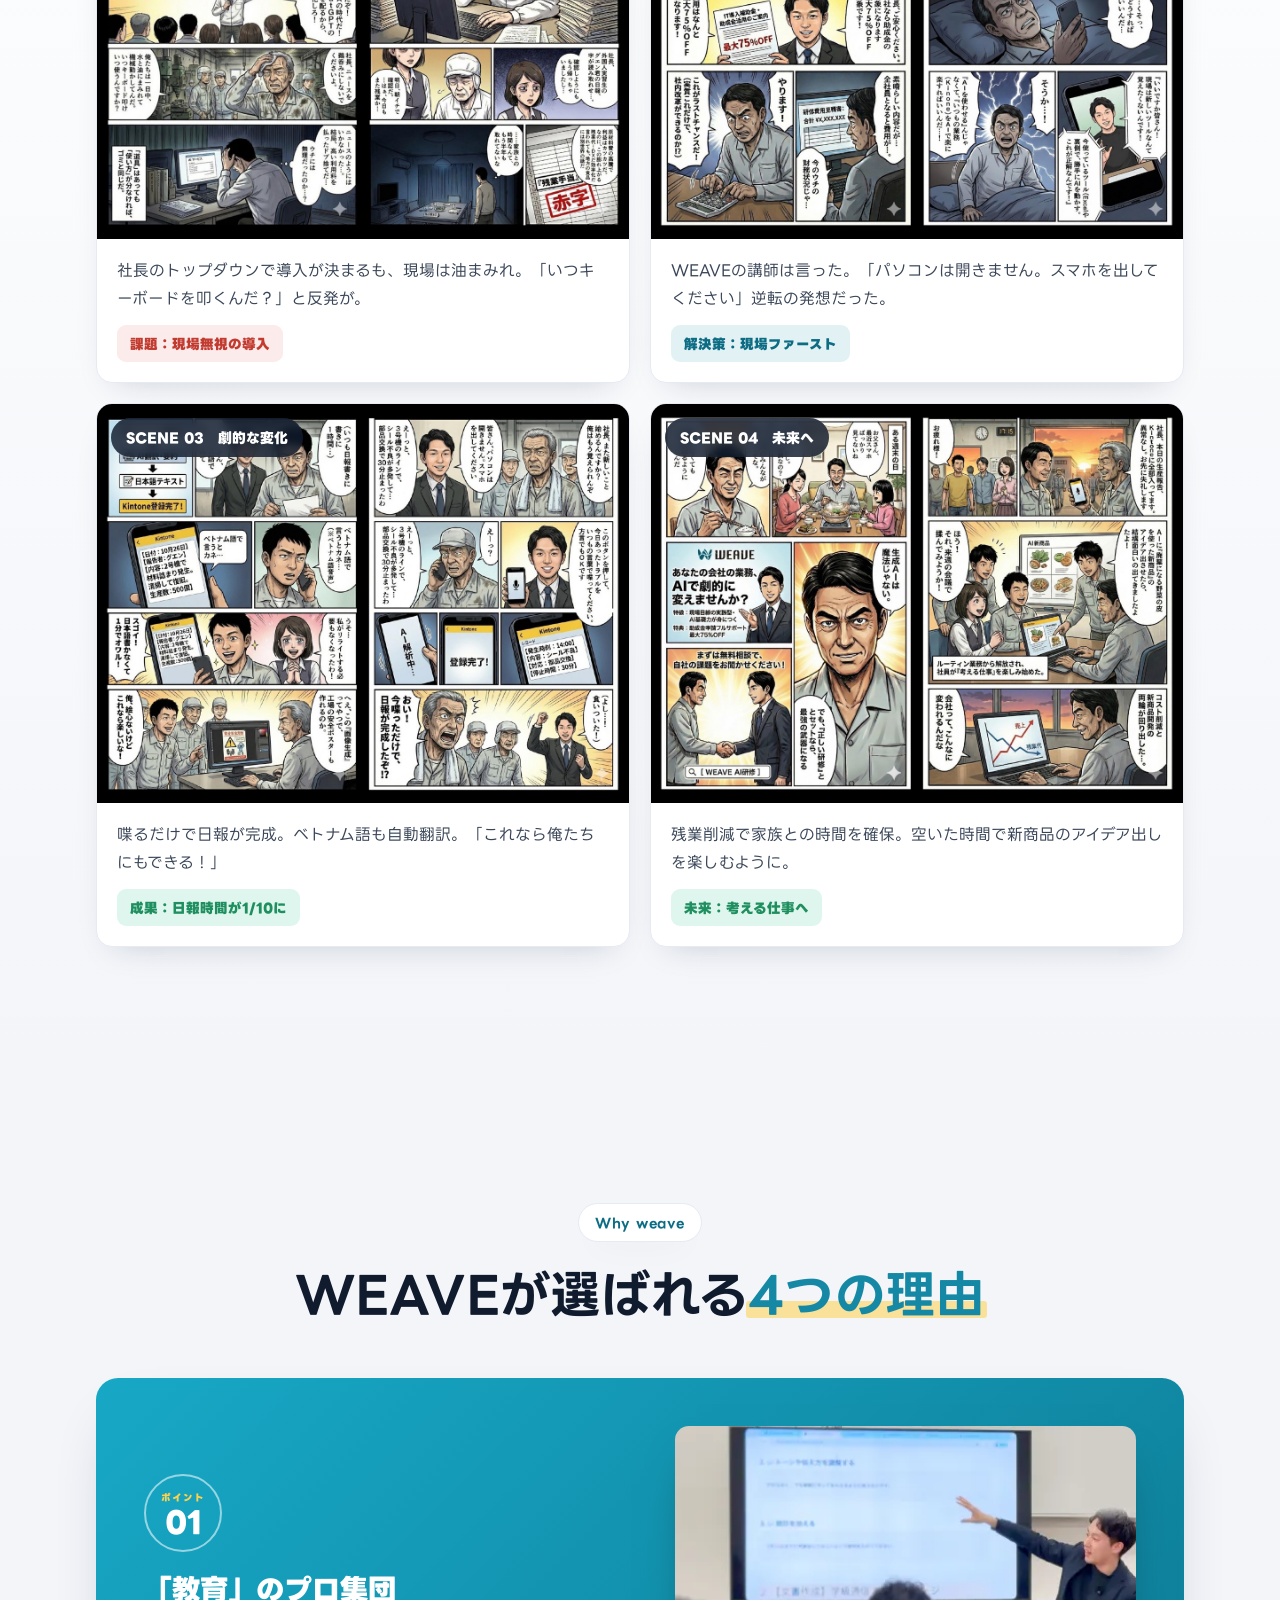
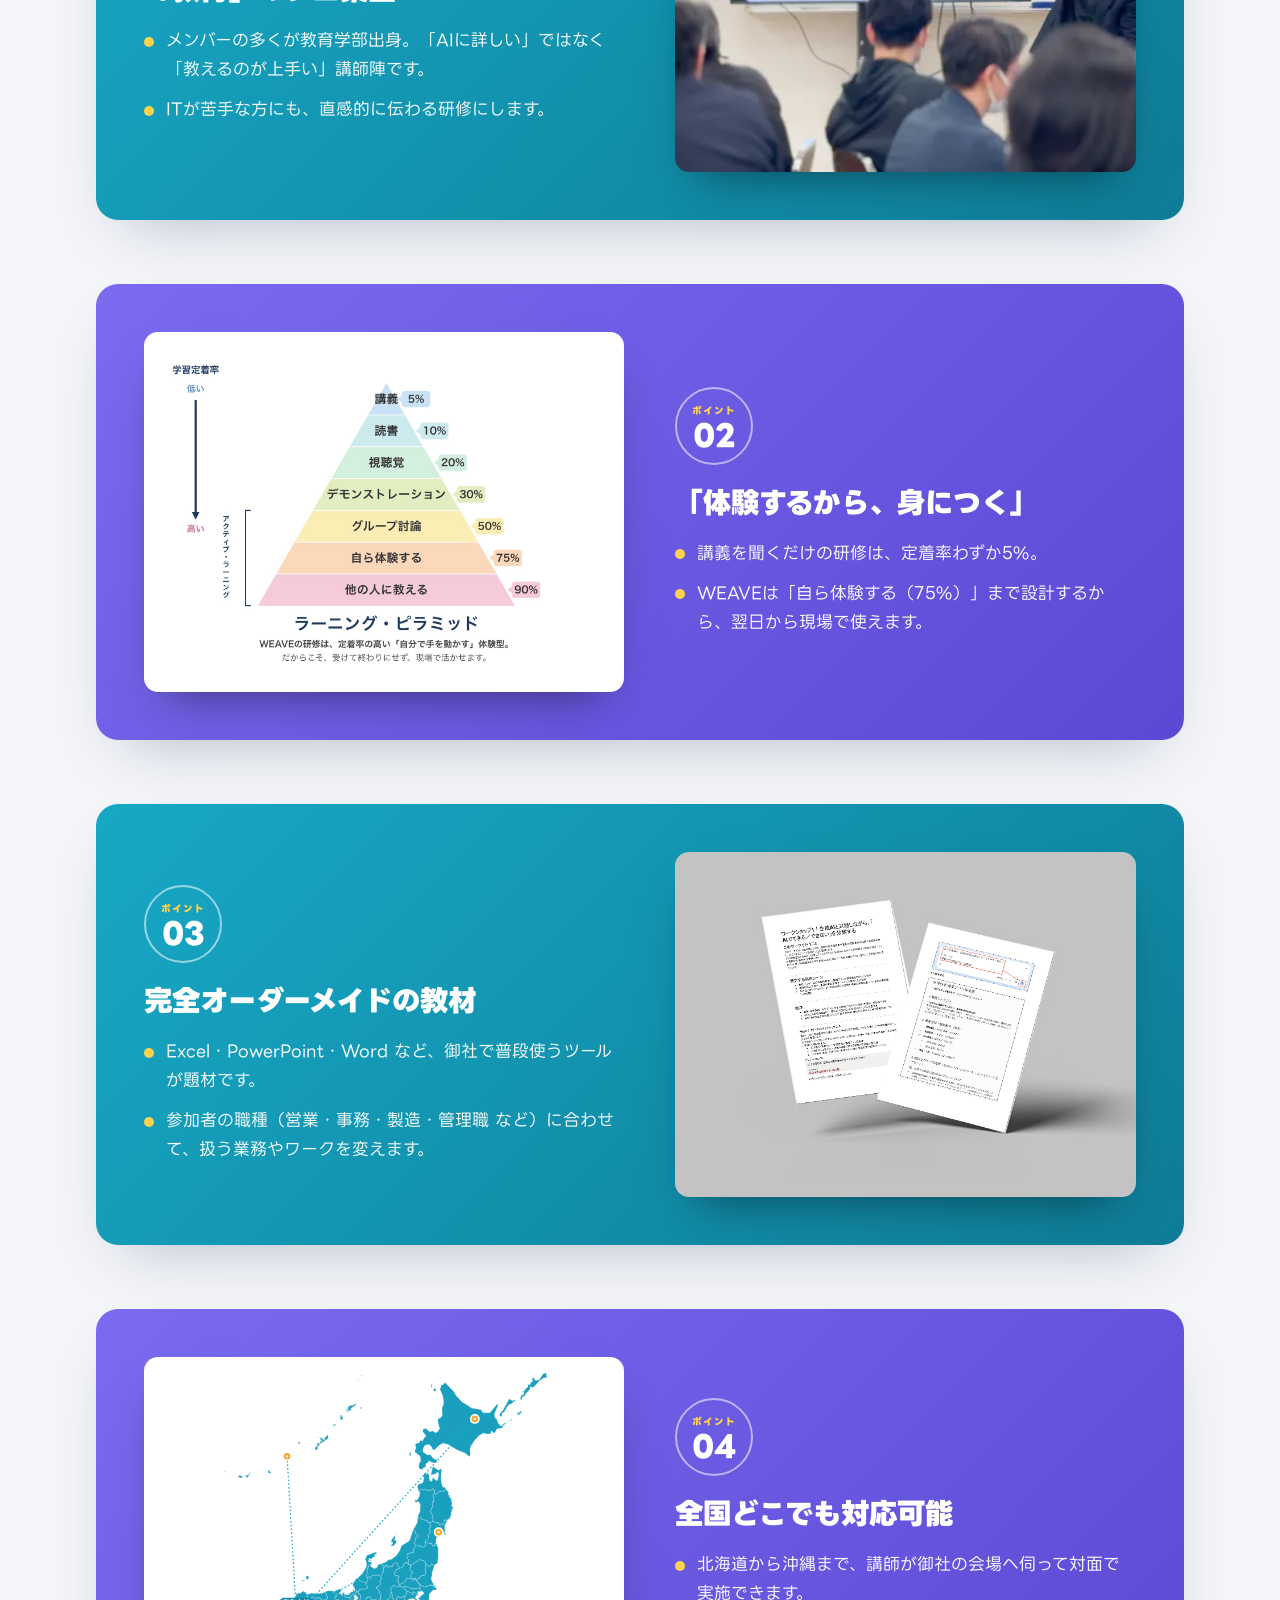
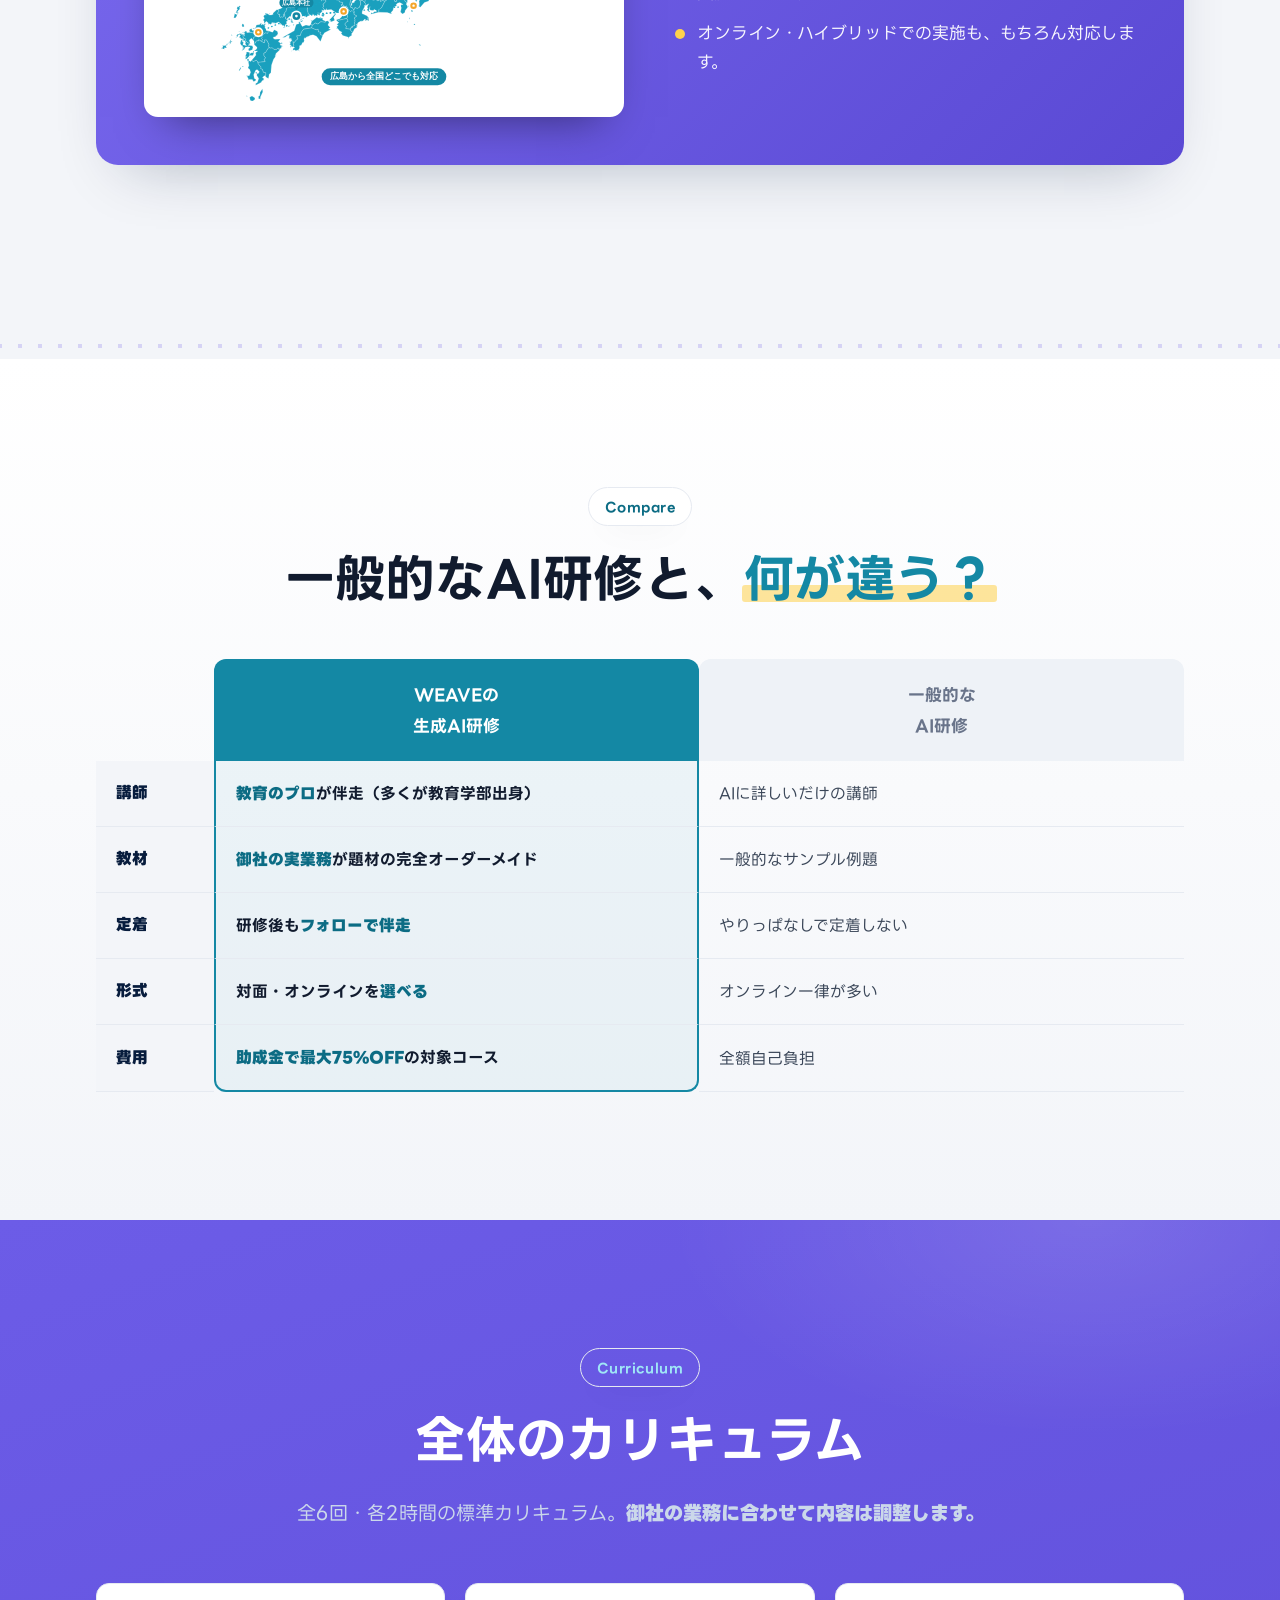
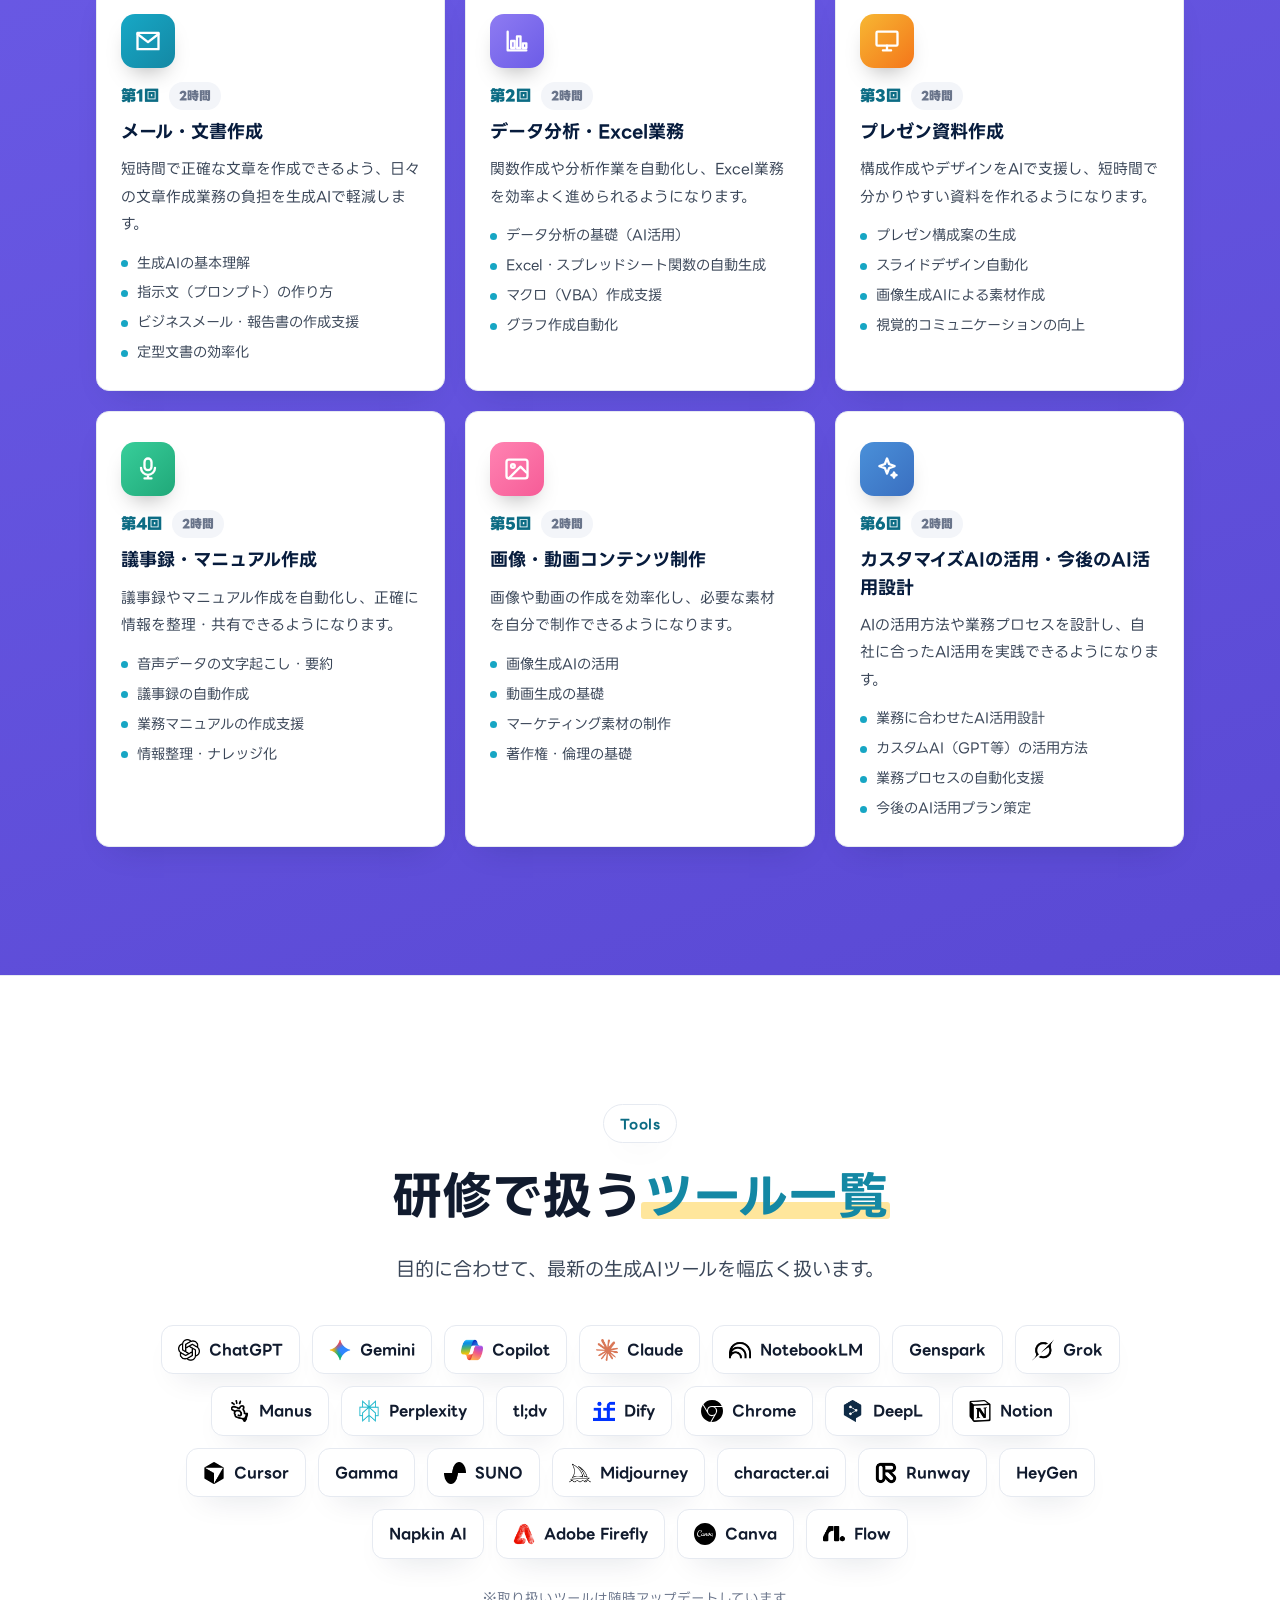
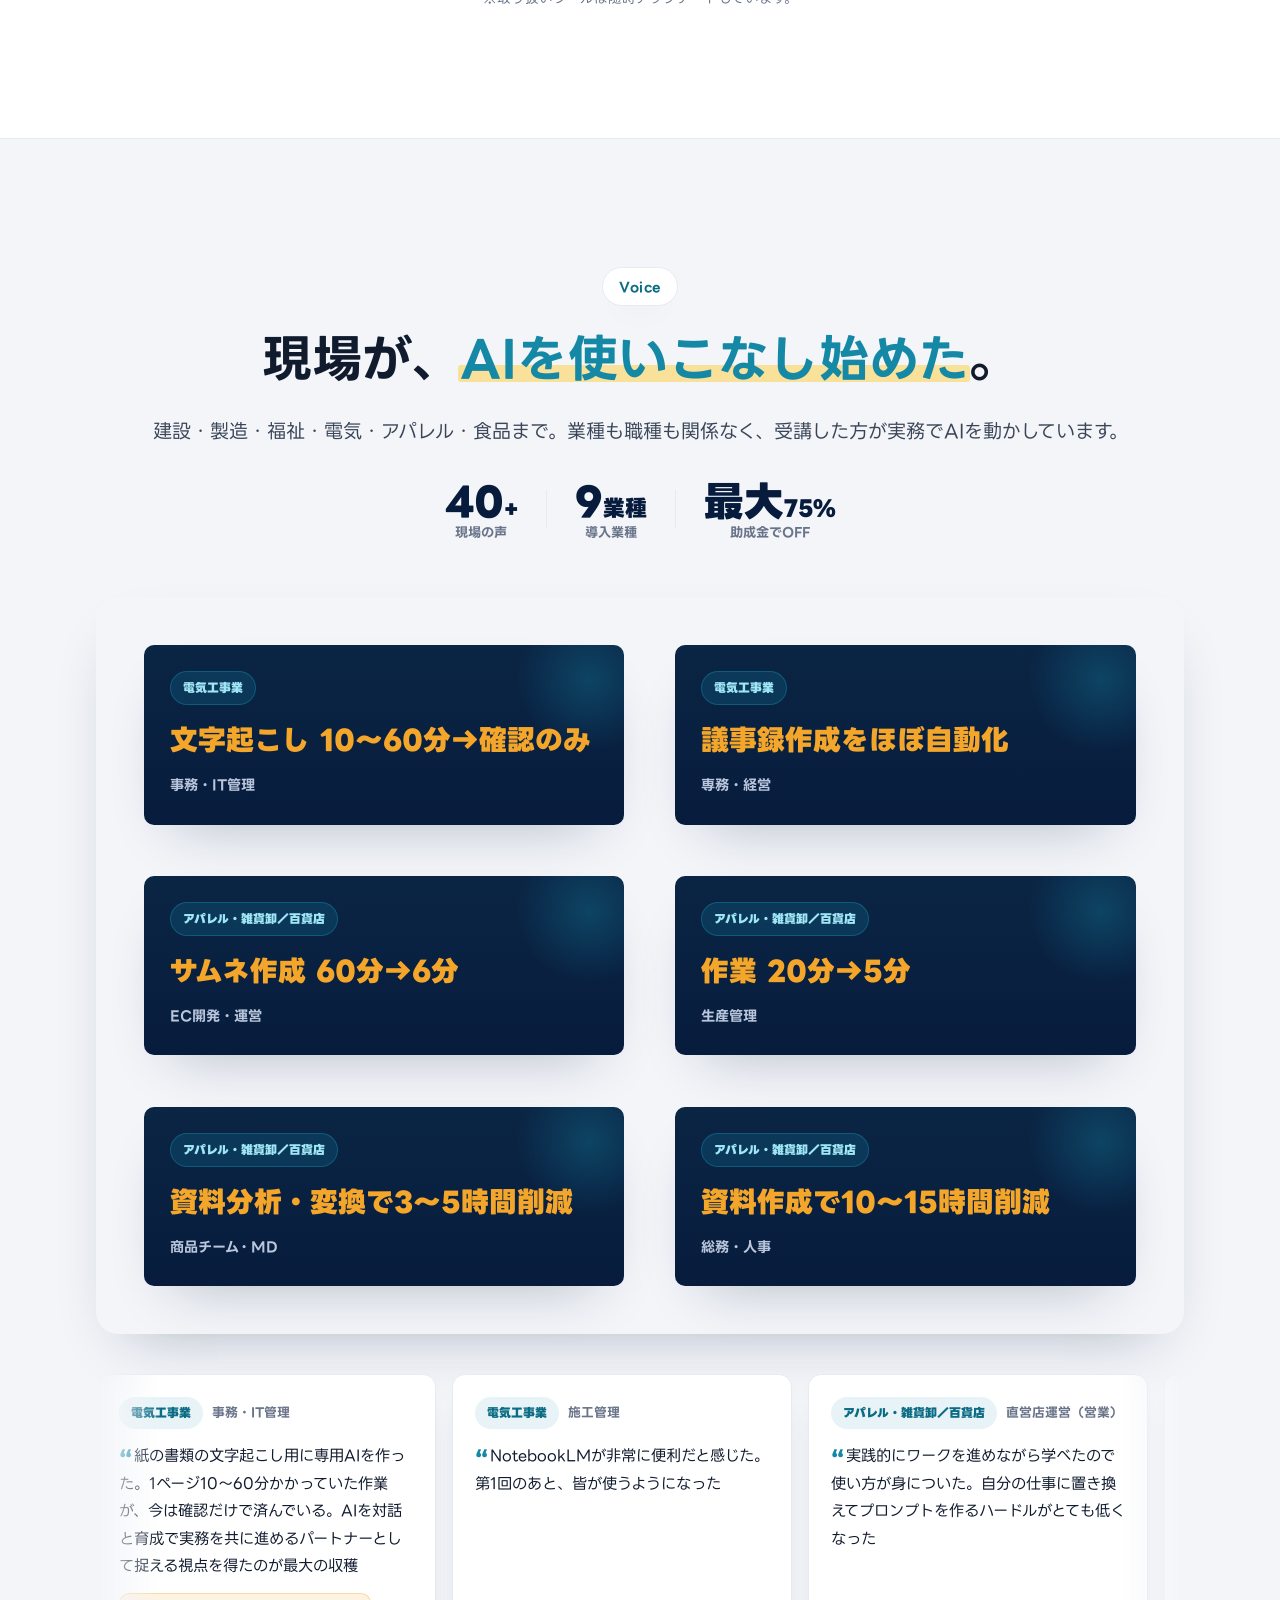
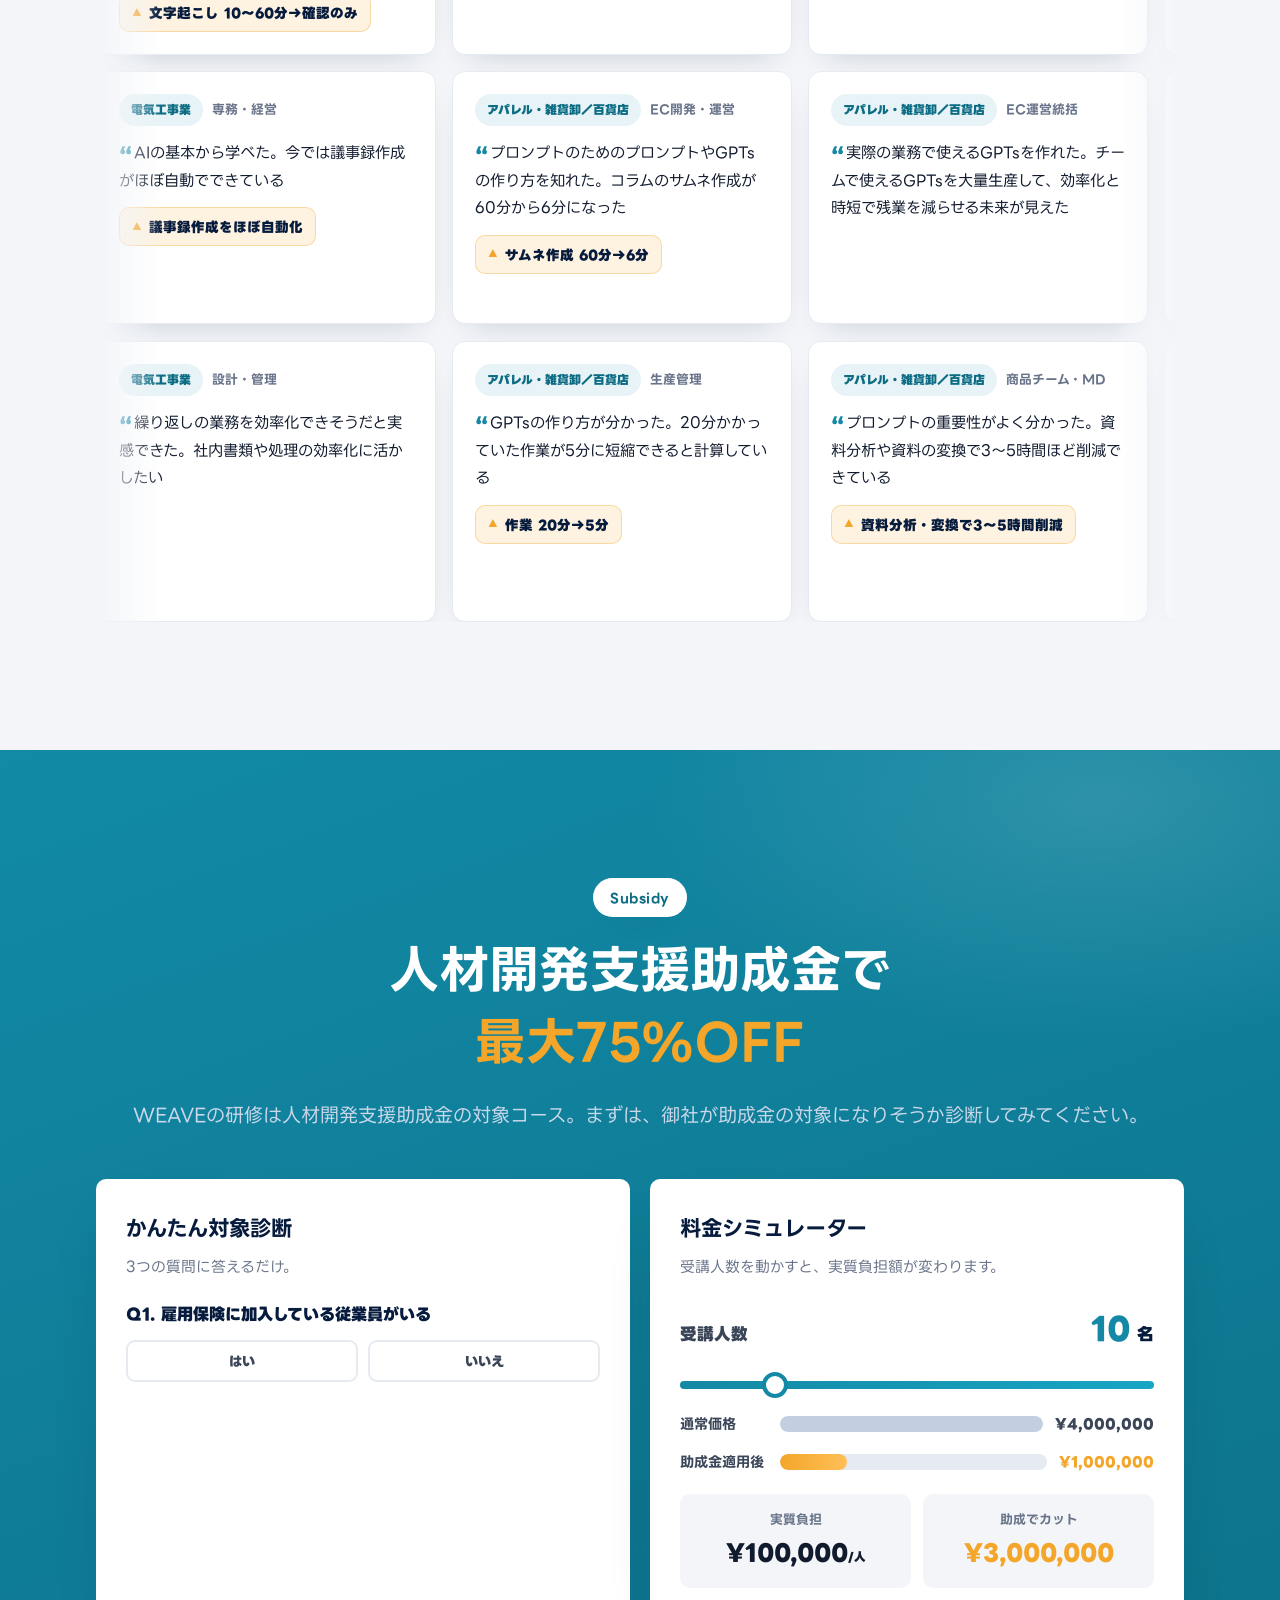
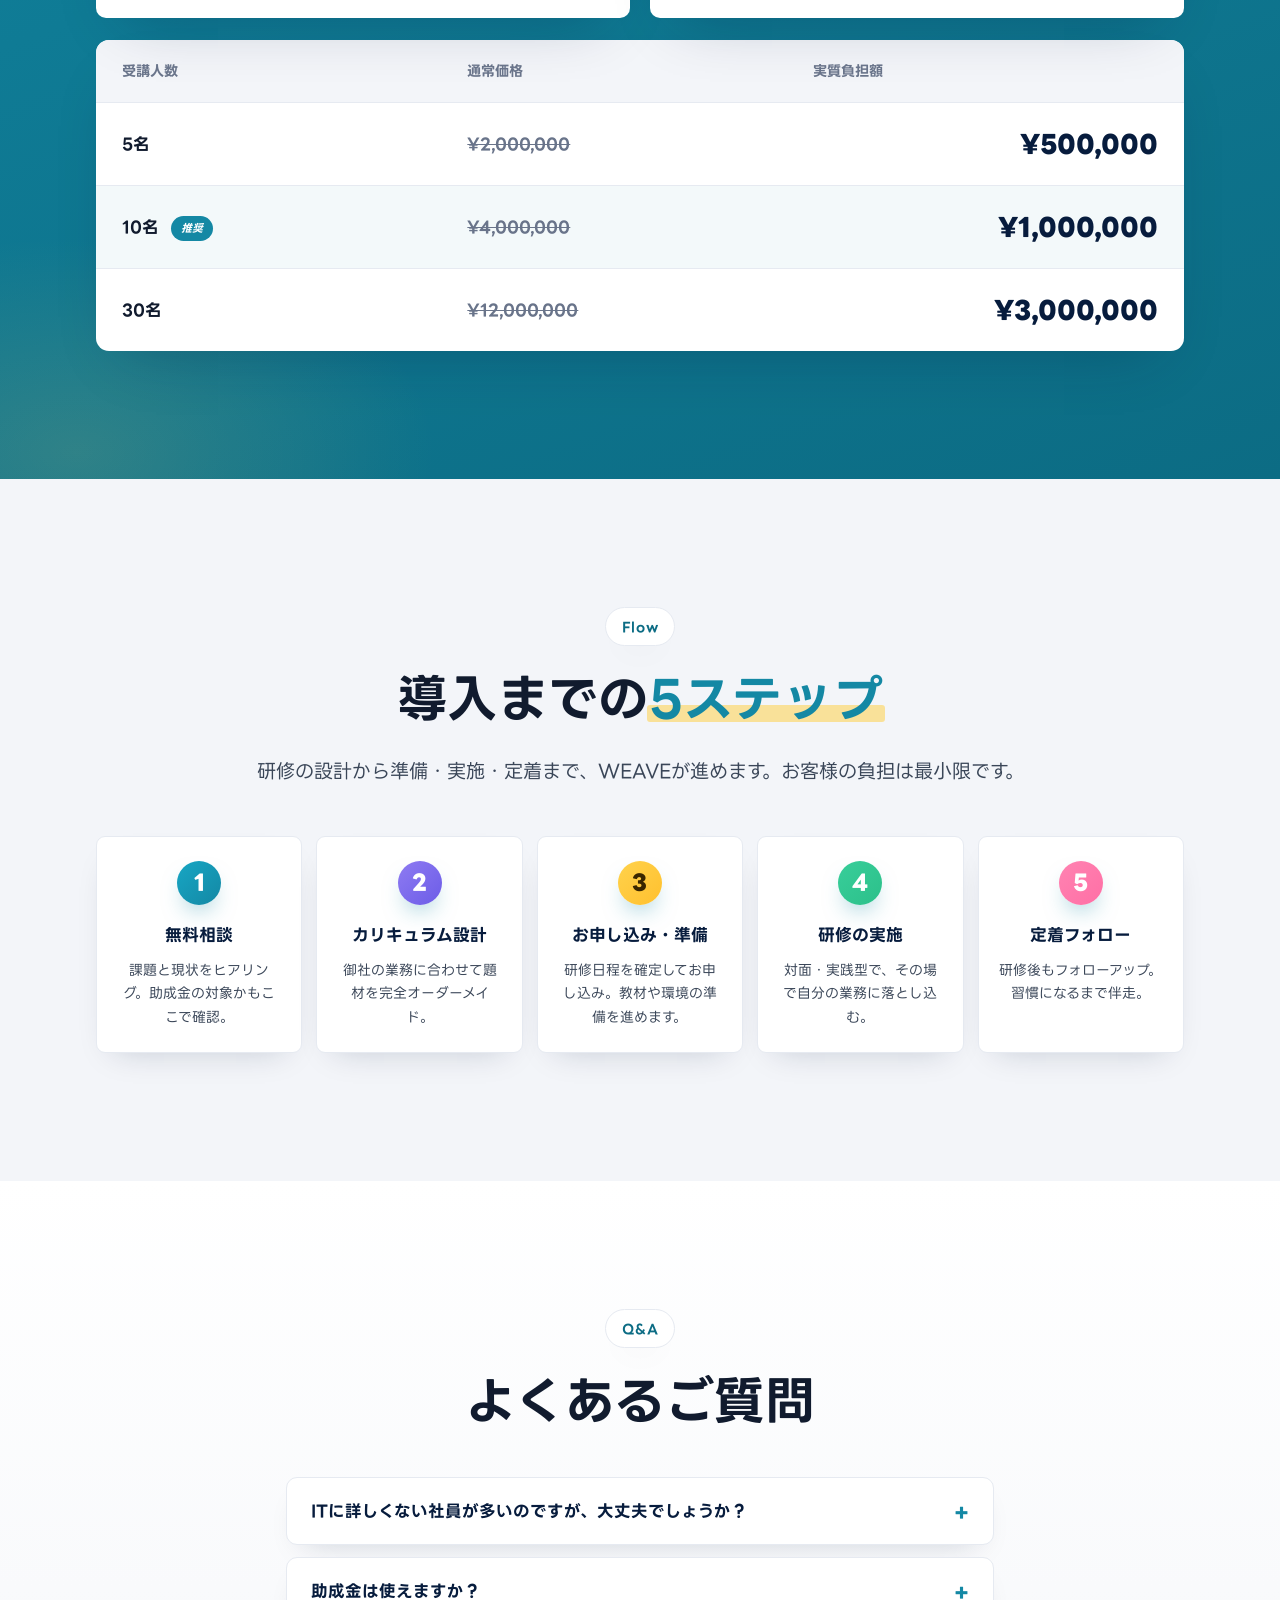
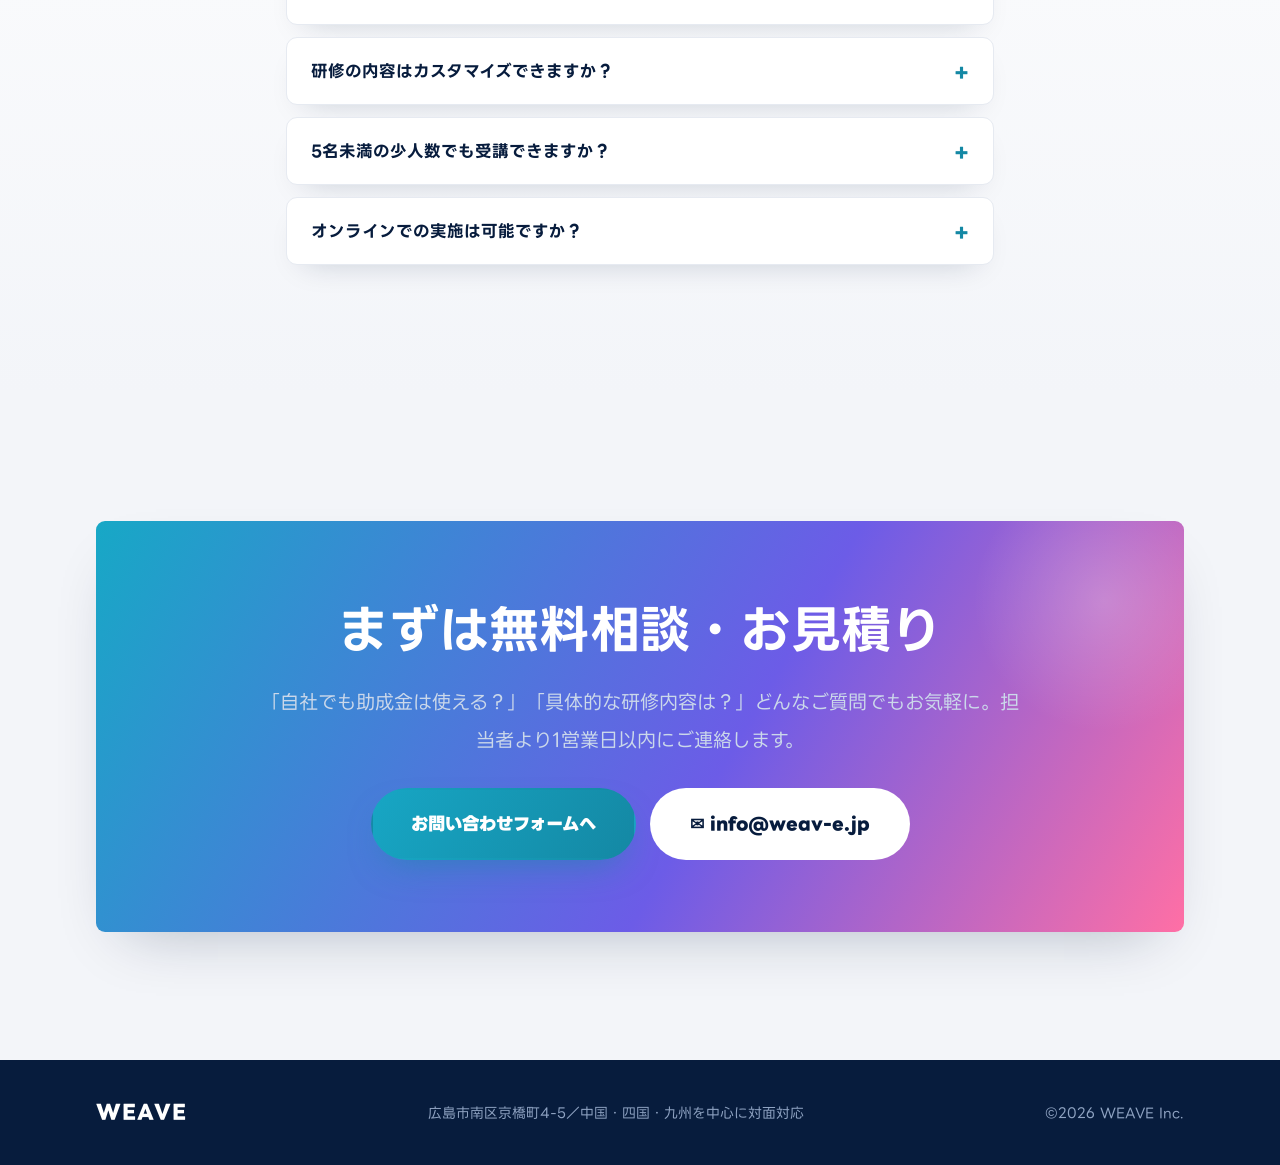
==== commit bee3d607: "v25: カリキュラム各回に内容に合ったアイコンを追加(6色のグラデタイル＋ラインアイコン、第N回ラベル＋2時間タグに整理) Co-Authored-By: Claude Opus 4.8 <nore" ====
--- a/index.html
+++ b/index.html
@@ -232,7 +232,8 @@
   </div>
   <div class="wrap grid3 cur">
     <div class="ccard reveal">
-      <span class="cnum round">01</span><span class="ctime round">2時間</span>
+      <div class="cicon ci-1"><svg viewBox="0 0 24 24"><path d="M3 5h18v14H3z"/><path d="M3 6l9 7 9-7"/></svg></div>
+      <div class="cmeta"><b>第1回</b><span>2時間</span></div>
       <h3>メール・文書作成</h3>
       <p>短時間で正確な文章を作成できるよう、日々の文章作成業務の負担を生成AIで軽減します。</p>
       <ul class="cwhat">
@@ -243,7 +244,8 @@
       </ul>
     </div>
     <div class="ccard reveal">
-      <span class="cnum round">02</span><span class="ctime round">2時間</span>
+      <div class="cicon ci-2"><svg viewBox="0 0 24 24"><path d="M4 20V4M4 20h16"/><rect x="7" y="12" width="3" height="6"/><rect x="12" y="8" width="3" height="10"/><rect x="17" y="14" width="3" height="4"/></svg></div>
+      <div class="cmeta"><b>第2回</b><span>2時間</span></div>
       <h3>データ分析・Excel業務</h3>
       <p>関数作成や分析作業を自動化し、Excel業務を効率よく進められるようになります。</p>
       <ul class="cwhat">
@@ -254,7 +256,8 @@
       </ul>
     </div>
     <div class="ccard reveal">
-      <span class="cnum round">03</span><span class="ctime round">2時間</span>
+      <div class="cicon ci-3"><svg viewBox="0 0 24 24"><rect x="3" y="4" width="18" height="12" rx="1"/><path d="M12 16v4M8.5 20h7"/></svg></div>
+      <div class="cmeta"><b>第3回</b><span>2時間</span></div>
       <h3>プレゼン資料作成</h3>
       <p>構成作成やデザインをAIで支援し、短時間で分かりやすい資料を作れるようになります。</p>
       <ul class="cwhat">
@@ -265,7 +268,8 @@
       </ul>
     </div>
     <div class="ccard reveal">
-      <span class="cnum round">04</span><span class="ctime round">2時間</span>
+      <div class="cicon ci-4"><svg viewBox="0 0 24 24"><rect x="9" y="3" width="6" height="10" rx="3"/><path d="M6 11a6 6 0 0 0 12 0M12 17v3M9 20h6"/></svg></div>
+      <div class="cmeta"><b>第4回</b><span>2時間</span></div>
       <h3>議事録・マニュアル作成</h3>
       <p>議事録やマニュアル作成を自動化し、正確に情報を整理・共有できるようになります。</p>
       <ul class="cwhat">
@@ -276,7 +280,8 @@
       </ul>
     </div>
     <div class="ccard reveal">
-      <span class="cnum round">05</span><span class="ctime round">2時間</span>
+      <div class="cicon ci-5"><svg viewBox="0 0 24 24"><rect x="3" y="4" width="18" height="16" rx="2"/><circle cx="8.5" cy="9.5" r="1.6"/><path d="M20 15l-5-5L5 20"/></svg></div>
+      <div class="cmeta"><b>第5回</b><span>2時間</span></div>
       <h3>画像・動画コンテンツ制作</h3>
       <p>画像や動画の作成を効率化し、必要な素材を自分で制作できるようになります。</p>
       <ul class="cwhat">
@@ -287,7 +292,8 @@
       </ul>
     </div>
     <div class="ccard reveal">
-      <span class="cnum round">06</span><span class="ctime round">2時間</span>
+      <div class="cicon ci-6"><svg viewBox="0 0 24 24"><path d="M12 3l1.8 4.7L18.5 9.5 13.8 11.3 12 16l-1.8-4.7L5.5 9.5l4.7-1.8z"/><path d="M18 15l.6 1.6 1.6.6-1.6.6-.6 1.6-.6-1.6-1.6-.6 1.6-.6z"/></svg></div>
+      <div class="cmeta"><b>第6回</b><span>2時間</span></div>
       <h3>カスタマイズAIの活用・今後のAI活用設計</h3>
       <p>AIの活用方法や業務プロセスを設計し、自社に合ったAI活用を実践できるようになります。</p>
       <ul class="cwhat">
--- a/styles.css
+++ b/styles.css
@@ -586,3 +586,17 @@
 .tlogo b{font-family:var(--round);font-weight:700;font-size:.9rem;color:var(--ink);white-space:nowrap}
 .tools-note{margin-top:26px;color:var(--ink-3);font-size:.82rem}
 @media(max-width:600px){.tool-grid{gap:9px}.tlogo{padding:8px 12px}.tlogo b{font-size:.82rem}}
+
+/* カリキュラム：回ごとのアイコン */
+.cicon{width:54px;height:54px;border-radius:14px;display:grid;place-items:center;margin-bottom:14px;box-shadow:0 12px 24px -12px rgba(0,0,0,.4)}
+.cicon svg{width:28px;height:28px;stroke:#fff;fill:none;stroke-width:2;stroke-linecap:round;stroke-linejoin:round}
+.ci-1{background:linear-gradient(135deg,#17A8C6,#1488A4)}
+.ci-2{background:linear-gradient(135deg,#8E7BF2,#6C5CE7)}
+.ci-3{background:linear-gradient(135deg,#F7B733,#F4761A)}
+.ci-4{background:linear-gradient(135deg,#38CE9A,#20A879)}
+.ci-5{background:linear-gradient(135deg,#FF83B2,#F65C97)}
+.ci-6{background:linear-gradient(135deg,#4A90D9,#3A6FC0)}
+.cmeta{display:flex;align-items:center;gap:10px;margin-bottom:8px}
+.cmeta b{font-family:var(--round);font-weight:800;font-size:.92rem;color:var(--teal-ink)}
+.cmeta span{font-family:var(--round);font-weight:800;font-size:.72rem;color:var(--ink-3);background:var(--bg);padding:3px 10px;border-radius:100px}
+.ccard h3{padding-right:0;margin-top:0}
